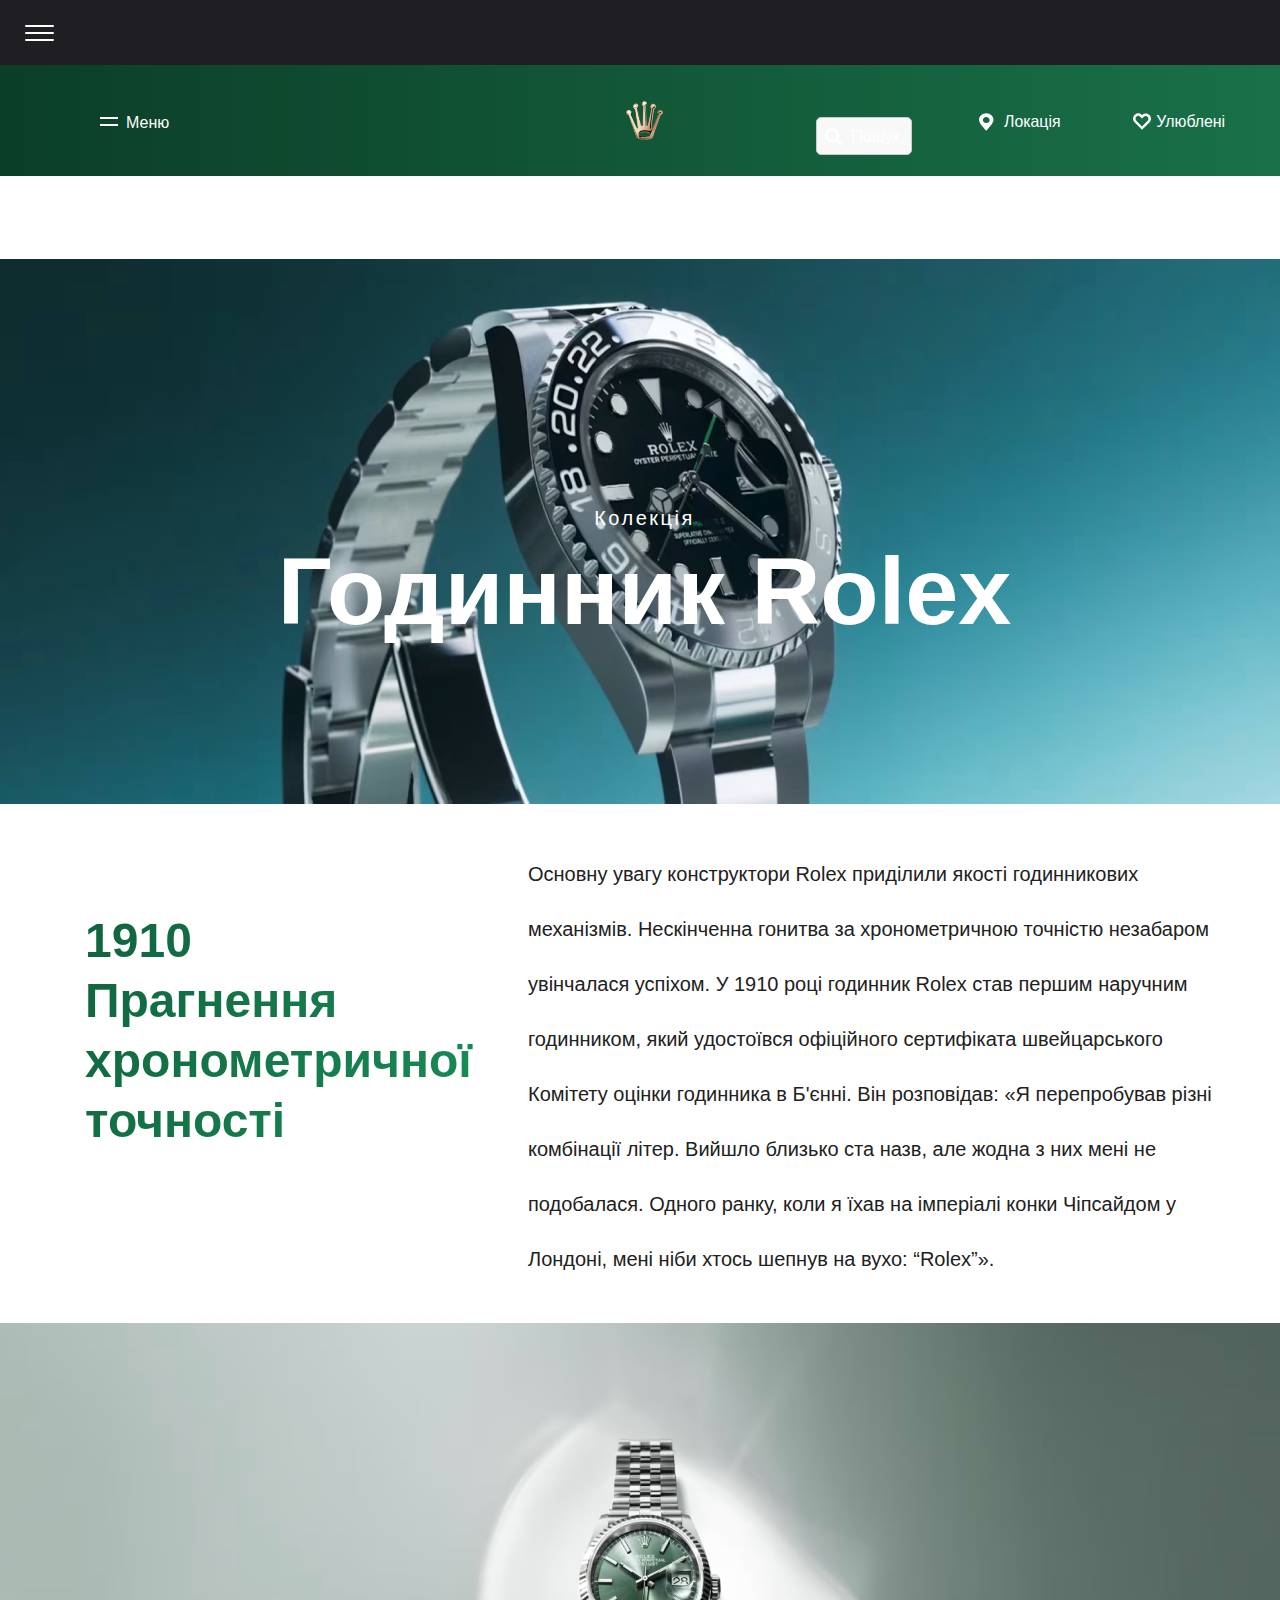
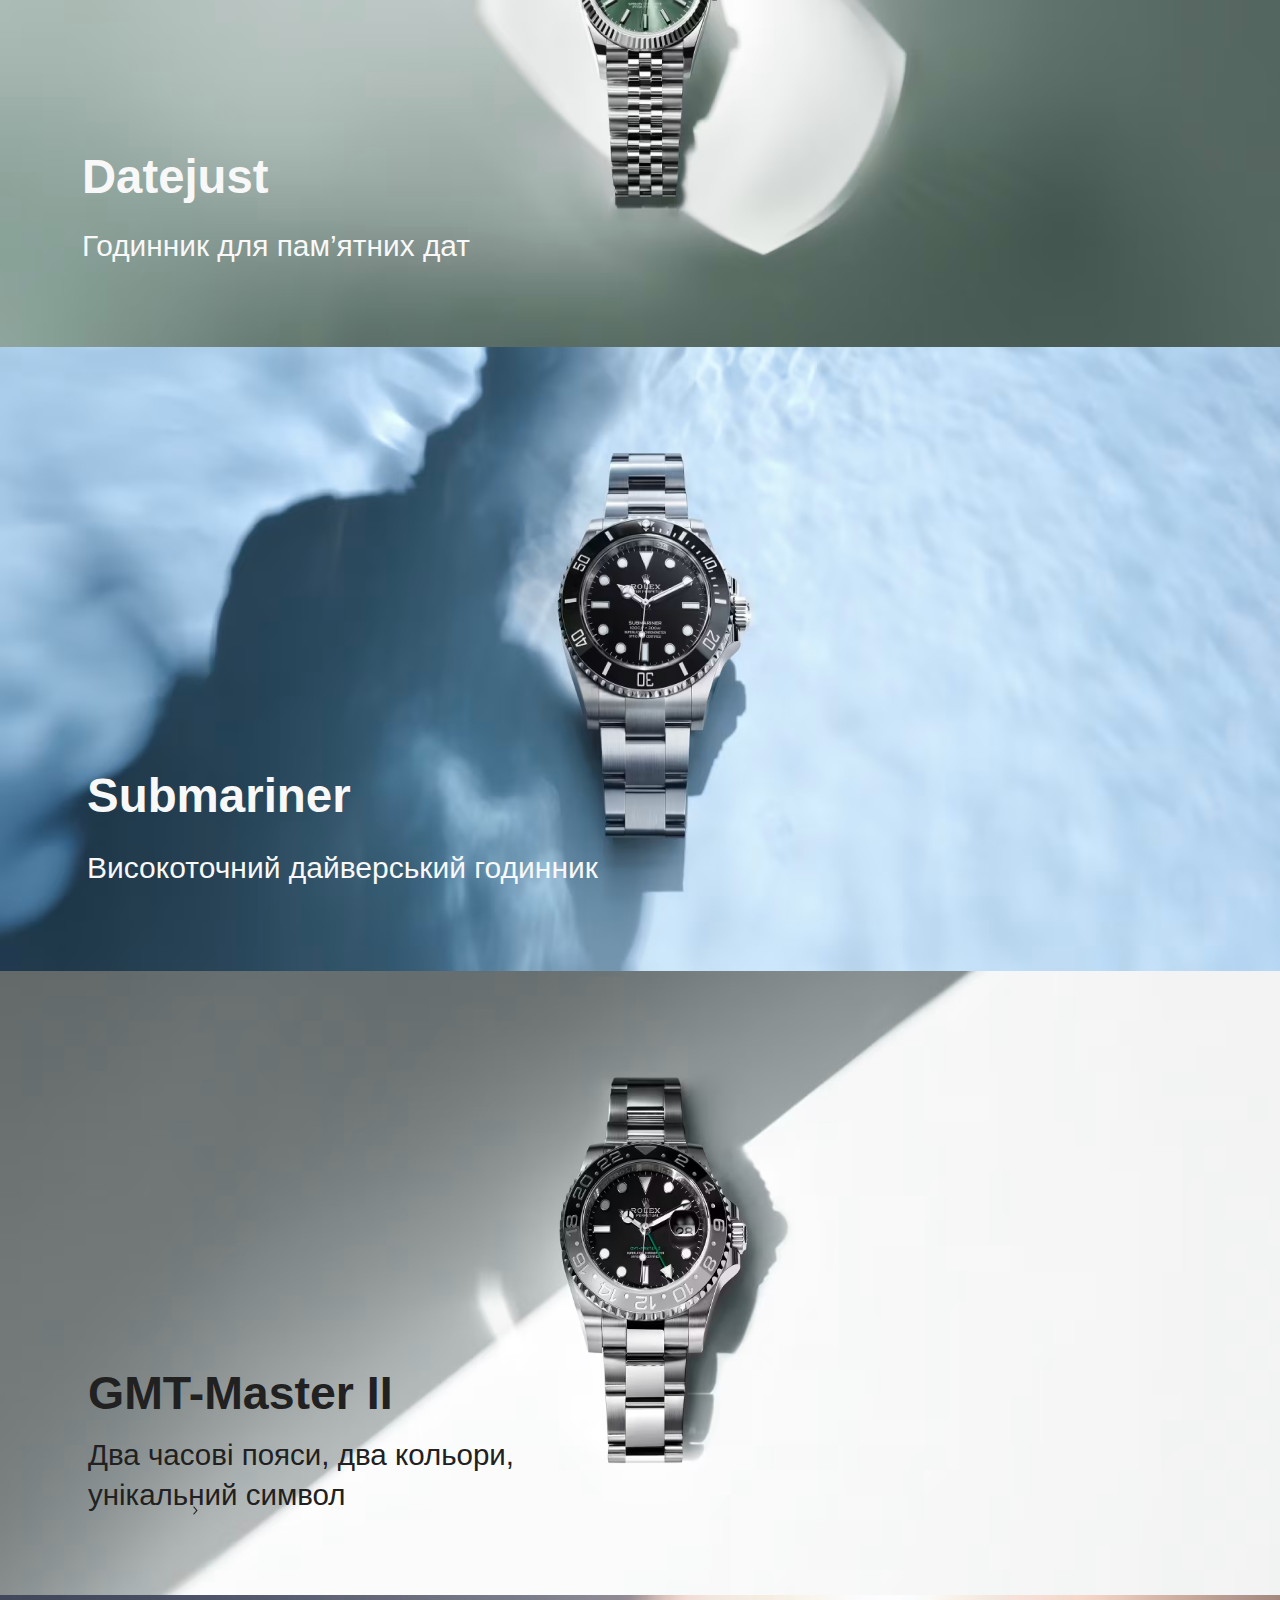
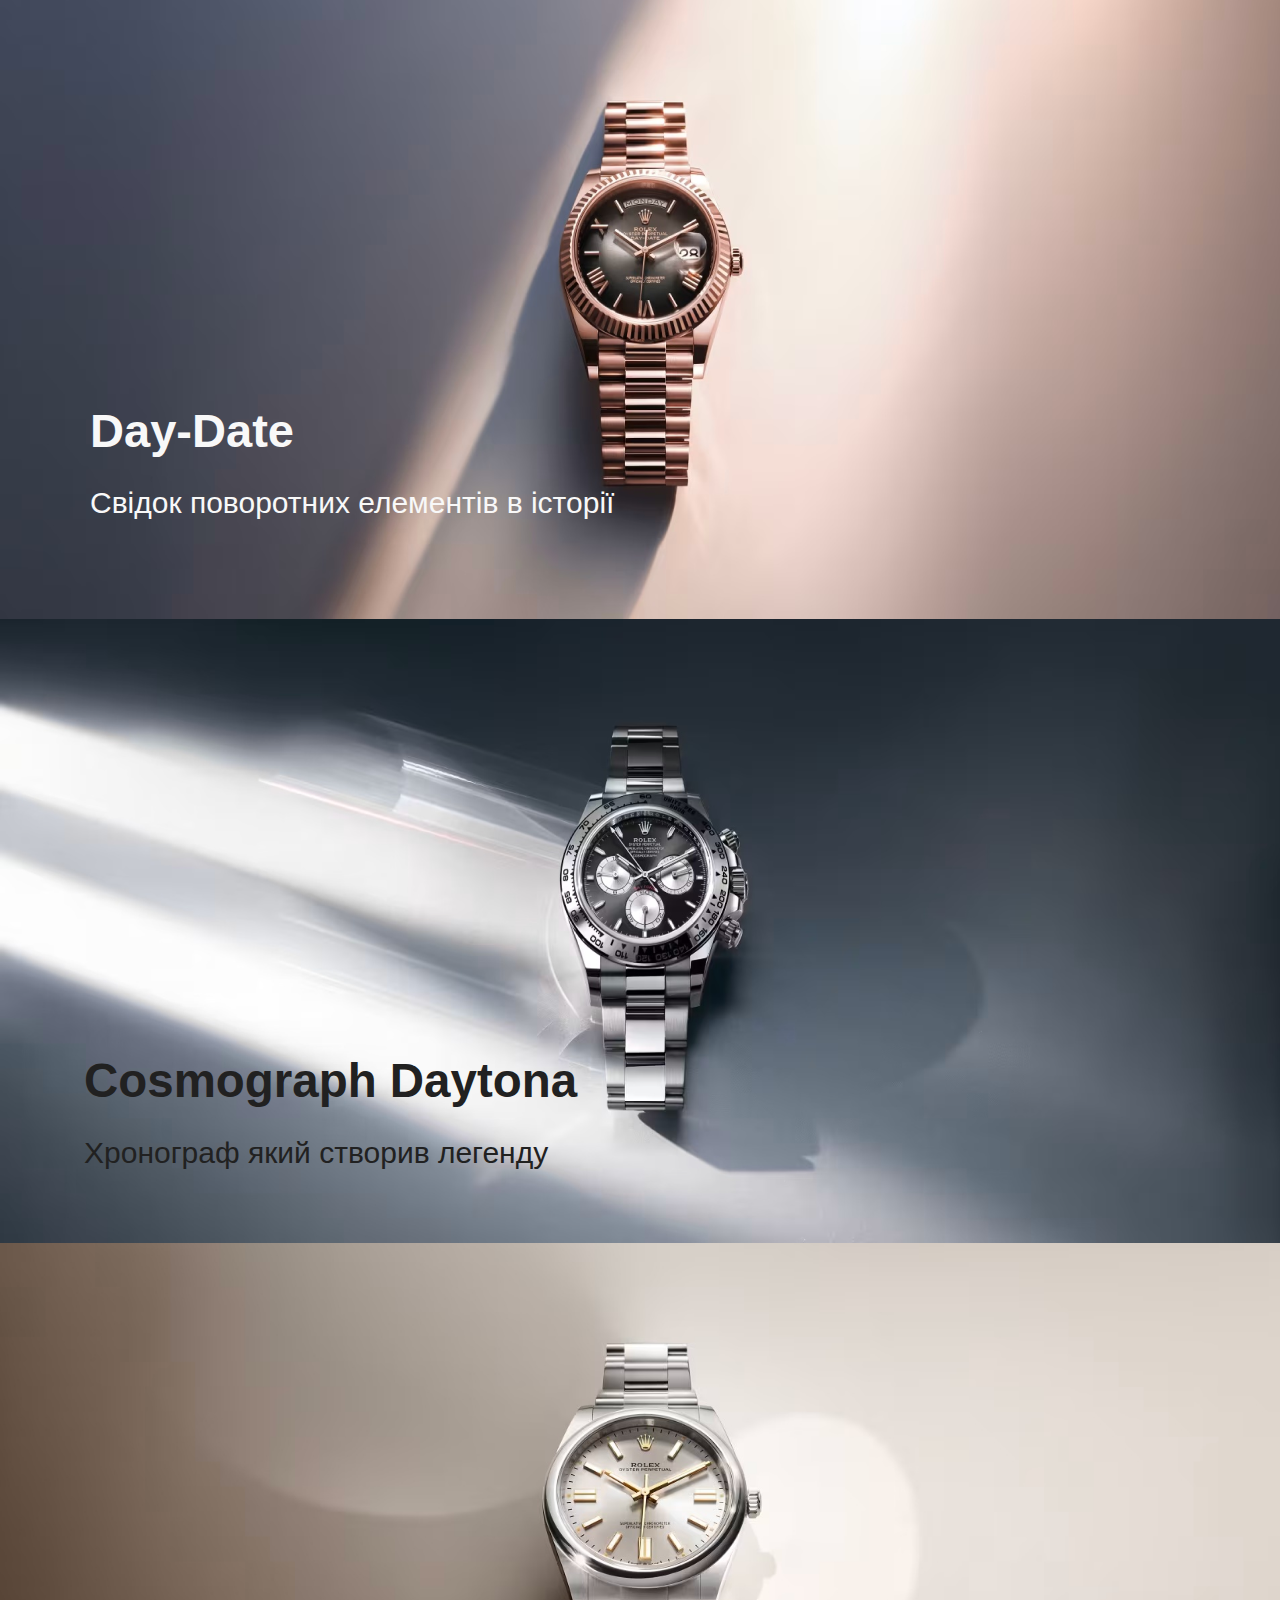
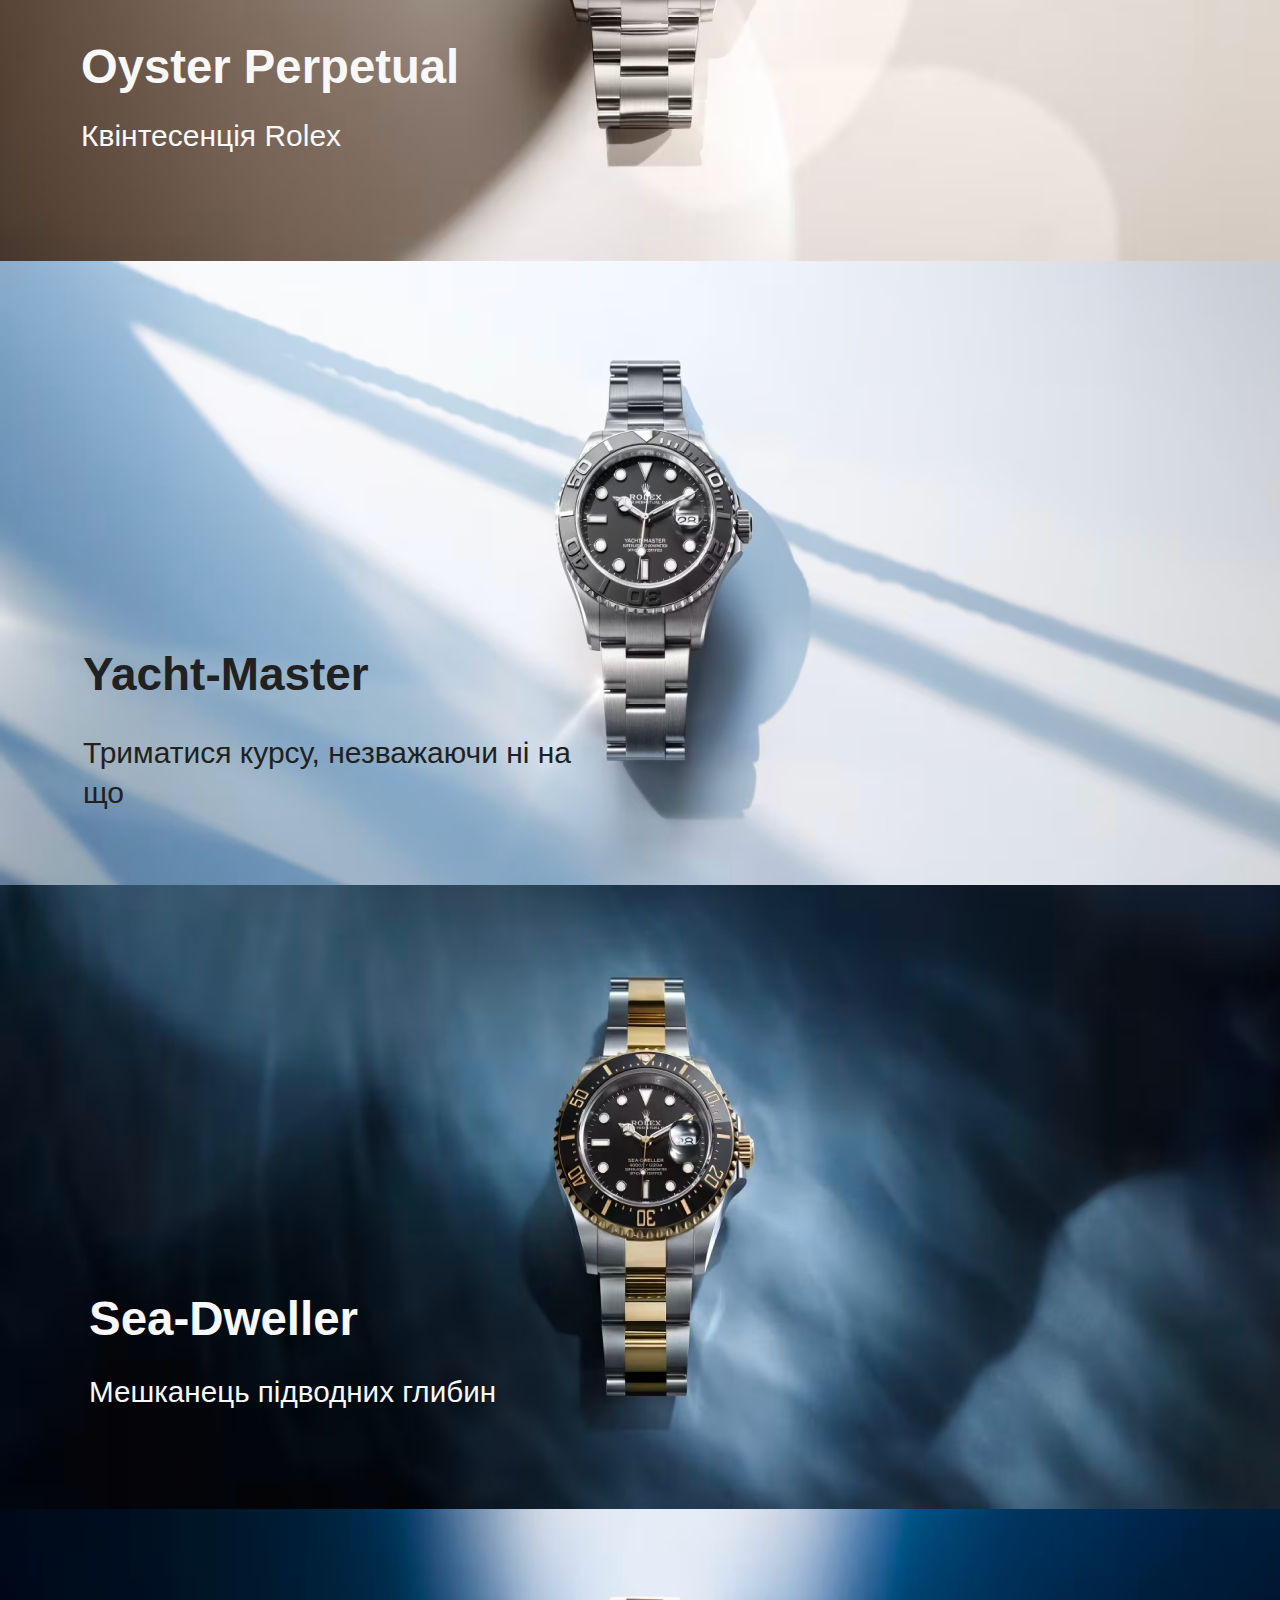
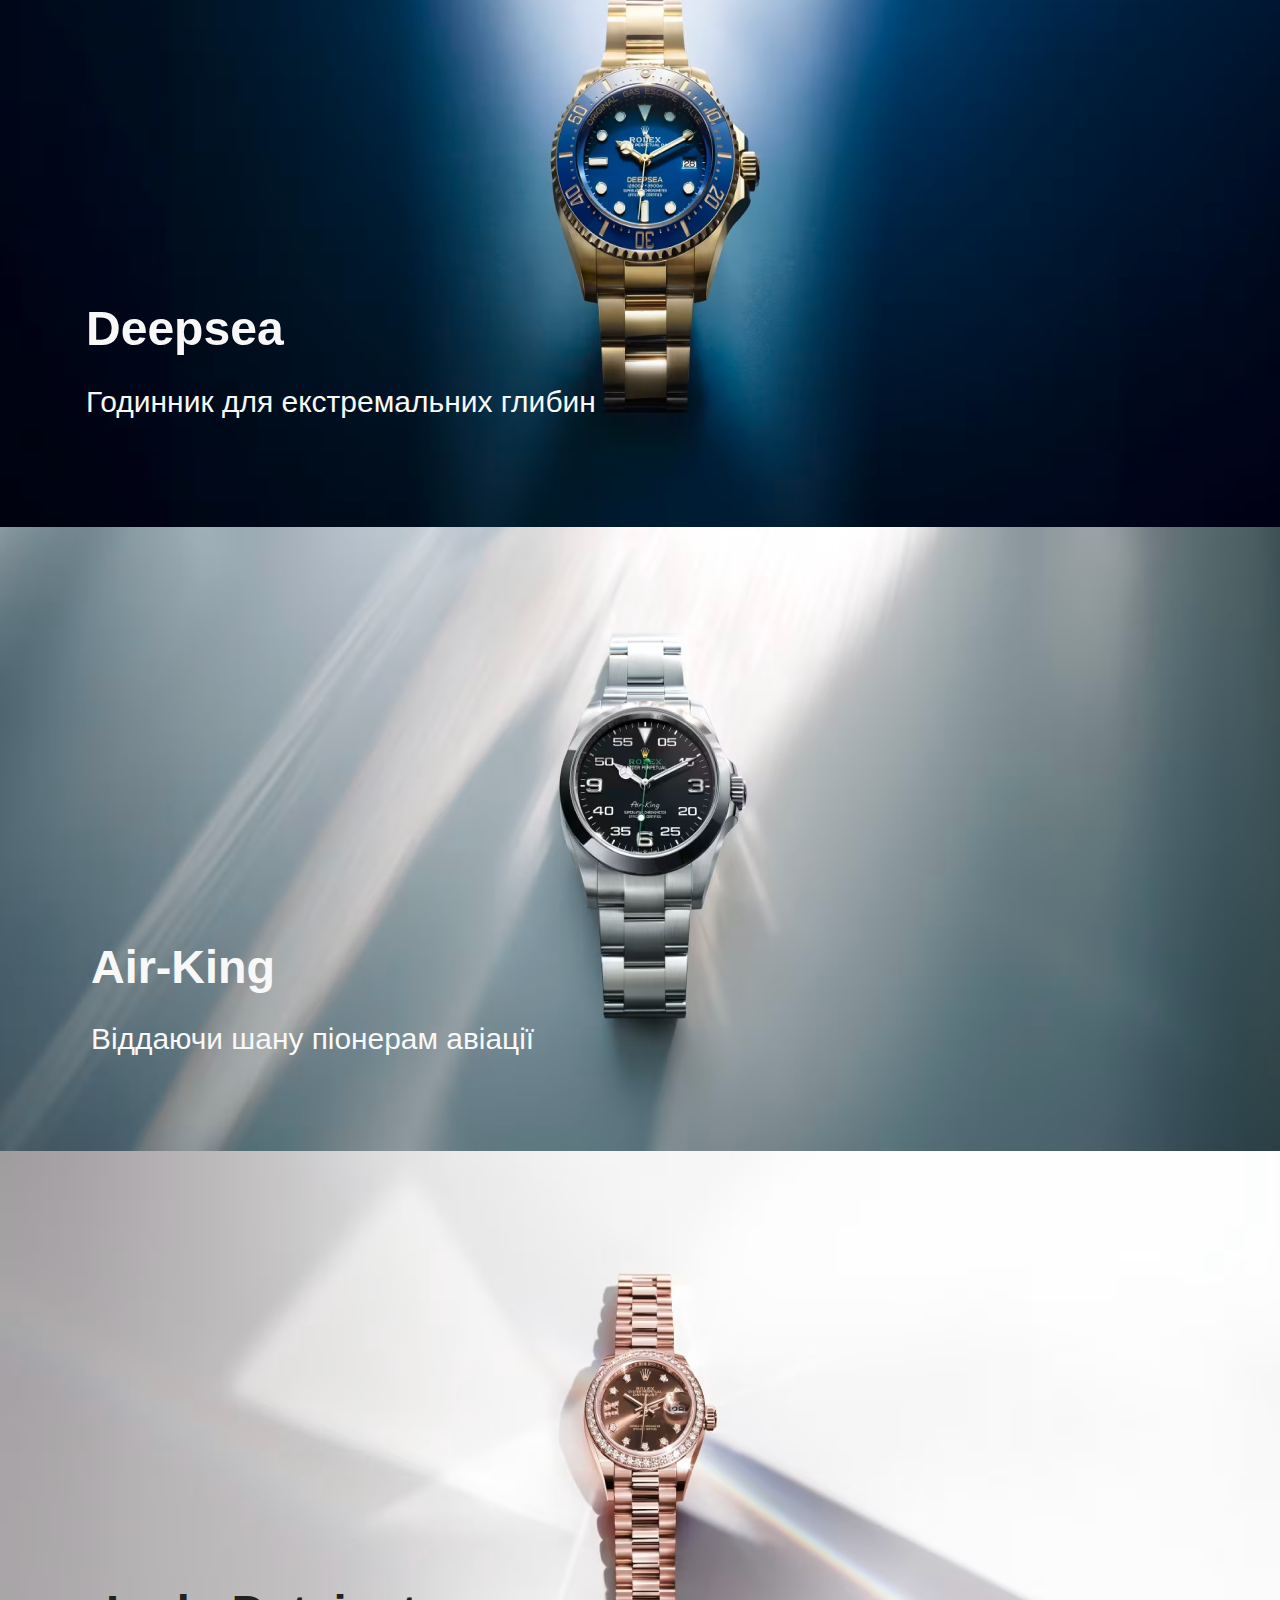
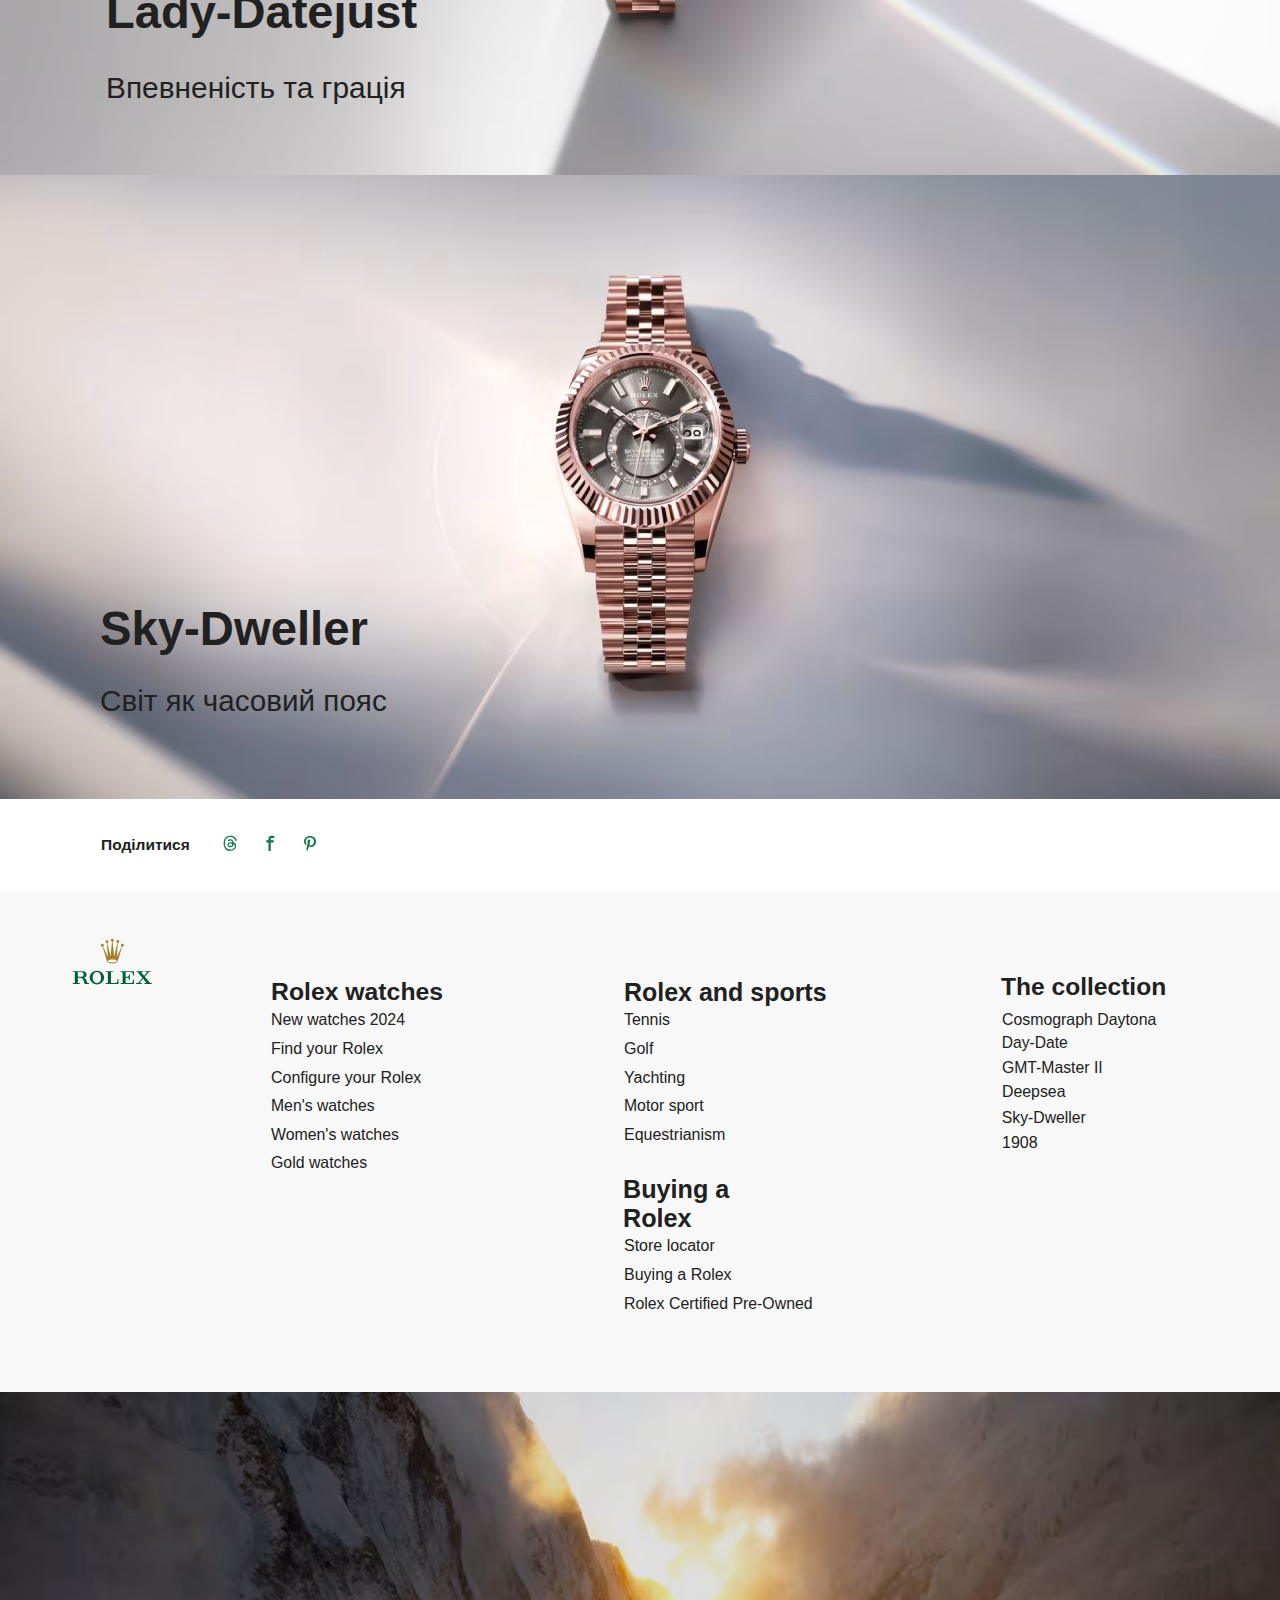
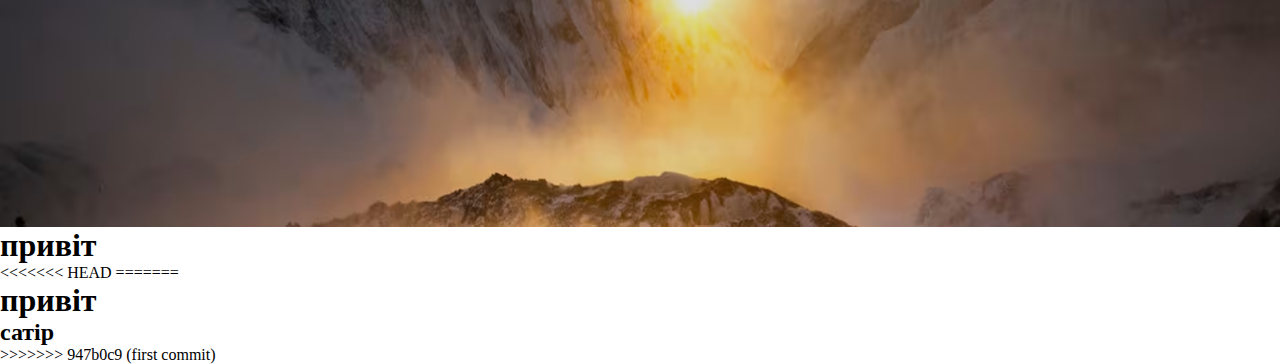
==== index.html @ 7dc9b36c "change file" ====
<!DOCTYPE html>
<html lang="en">
<head>
  <meta charset="UTF-8">
  <meta http-equiv="X-UA-Compatible" content="IE=edge">
  <meta name="viewport" content="width=device-width, initial-scale=1.0">
  <link rel="stylesheet" href="./vars.css">
  <link rel="stylesheet" href="./styles.css">
  <script src="script.js"></script>
  
  
  <style>
   a,
   button,
   input,
   select,
   h1,
   h2,
   h3,
   h4,
   h5,
   * {
       box-sizing: border-box;
       margin: 0;
       padding: 0;
       border: none;
       text-decoration: none;
       background: none;
   
       -webkit-font-smoothing: antialiased;
   }
   
   menu, ol, ul {
       list-style-type: none;
       margin: 0;
       padding: 0;
   }
   </style>
  <title>Document</title>
</head>
<body>
  <nav role="navigation">
    <div id="menuToggle">
      <input type="checkbox" />
        <span></span>
        <span></span>
        <span></span>
    <ul id="menu">
      <li><a href="#">Home</a></li>
      <li><a href="#">About</a></li>
      <li><a href="#">Info</a></li>
      <li><a href="#">Contact</a></li>
    </ul>
   </div>
  </nav>
  <div class="mac-book-air-1">
    <div class="background">
      <div class="list-item-button">
        <div class="div2">Меню</div>
        <img class="svg" src="img/svg0.svg" />
      </div>
      <div class="figure-link-go-to-home-page">
        <div class="svg2">
          <img class="vector2" src="img/vector1.svg" />
          <img class="vector3" src="img/vector2.svg" />
          <img class="vector4" src="img/vector3.svg" />
          <img class="vector5" src="img/vector4.svg" />
          <img class="vector6" src="img/vector5.svg" />
          <img class="vector7" src="img/vector6.svg" />
          <img class="vector8" src="img/vector7.svg" />
          <img class="vector9" src="img/vector8.svg" />
          <img class="vector10" src="img/vector9.svg" />
          <img class="group2" src="img/group1.svg" />
          <img class="vector11" src="img/vector10.svg" />
          <img class="vector12" src="img/vector11.svg" />
          <img class="vector13" src="img/vector12.svg" />
        </div>
      </div>
      <div class="search-container">
        <div class="item-button" onclick="toggleSearchInput()">
            <img class="svg3" src="img/svg2.svg" />
            <div class="div3">Пошук</div>
        </div>
        <input type="text" class="search-input" placeholder="Введіть запит..." />
    </div>
    
      <div class="item-link20">
        <div class="div4">Локація</div>
        <img class="vector14" src="img/vector13.svg" />
      </div>
      <div class="item-link21">
        <div class="div5">Улюблені</div>
        <img class="img4" src="img/img3.svg" />
      </div>
    </div>
    <img
      class="figure-picture-rolex-com-footer-rolex-org-push-cc-69-1587746"
      src="img/figure-picture-rolex-com-footer-rolex-org-push-cc-69-15877460.png"
    />
    <div class="futer-2">
      <div class="section-svg">
        <img class="vector" src="img/vector0.svg" />
        <img class="group" src="img/group0.svg" />
      </div>
      <div class="nav-list">
        <div class="item">
          <div class="link">
            <div class="rolex-watches">Rolex watches</div>
          </div>
          <div class="list">
            <div class="item-link">
              <div class="new-watches-2024">New watches 2024</div>
            </div>
            <div class="item-link2">
              <div class="find-your-rolex">Find your Rolex</div>
            </div>
            <div class="item-link3">
              <div class="configure-your-rolex">Configure your Rolex</div>
            </div>
            <div class="item-link4">
              <div class="men-s-watches">Men&#039;s watches</div>
            </div>
            <div class="item-link5">
              <div class="women-s-watches">Women&#039;s watches</div>
            </div>
            <div class="item-link6">
              <div class="gold-watches">Gold watches</div>
            </div>
          </div>
        </div>
        <div class="item2">
          <div class="link2">
            <div class="the-collection">The collection</div>
          </div>
          <div class="list2">
            <div class="item-link7">
              <div class="cosmograph-daytona">Cosmograph Daytona</div>
            </div>
            <div class="item-link8">
              <div class="day-date">Day-Date</div>
            </div>
            <div class="item-link9">
              <div class="sky-dweller">Sky-Dweller</div>
            </div>
            <div class="gmt-master-ii">GMT-Master II</div>
            <div class="item-link10"></div>
            <div class="deepsea">Deepsea</div>
            <div class="item-link11"></div>
            <div class="_1908">1908</div>
          </div>
        </div>
        <div class="item3">
          <div class="link">
            <div class="rolex-and-sports">Rolex and sports</div>
          </div>
          <div class="list3">
            <div class="item-link12">
              <div class="tennis">Tennis</div>
            </div>
            <div class="item-link13">
              <div class="golf">Golf</div>
            </div>
            <div class="item-link14">
              <div class="yachting">Yachting</div>
            </div>
            <div class="item-link15">
              <div class="motor-sport">Motor sport</div>
            </div>
            <div class="item-link16">
              <div class="equestrianism">Equestrianism</div>
            </div>
          </div>
        </div>
        <div class="item4">
          <div class="list4">
            <div class="item-link17">
              <div class="store-locator">Store locator</div>
            </div>
            <div class="item-link18">
              <div class="buying-a-rolex">Buying a Rolex</div>
            </div>
            <div class="item-link19">
              <div class="rolex-certified-pre-owned">
                Rolex Certified Pre-Owned
              </div>
            </div>
          </div>
        </div>
        <div class="link3">
          <div class="buying-a-rolex2">Buying a Rolex</div>
        </div>
      </div>
    </div>
    <div class="futer-1">
      <div class="div">Поділитися</div>
      <div class="list5">
        <div class="item-link-share-this-page-via-threads-open-in-popin">
          <img class="img" src="img/img0.svg" />
        </div>
        <div class="item-link-share-this-page-via-facebook-open-in-popin">
          <img class="img2" src="img/img1.svg" />
        </div>
        <div class="item-link-share-this-page-via-pinterest-open-in-popin"></div>
        <img class="img3" src="img/img2.svg" />
      </div>
    </div>
    
      
    <div class="section">
      <div class="heading-2-explore-the-rolex-collection">
        1910
        <br />
        Прагнення хронометричної точності
      </div>
      <div class="text"></div>
      <div class="rolex-1910-rolex-rolex">
        Основну увагу конструктори Rolex приділили якості годинникових механізмів.
        Нескінченна гонитва за хронометричною точністю незабаром увінчалася
        успіхом. У 1910 році годинник Rolex став першим наручним годинником, який
        удостоївся офіційного сертифіката швейцарського Комітету оцінки годинника
        в Б&#039;єнні. Він розповідав: «Я перепробував різні комбінації літер.
        Вийшло близько ста назв, але жодна з них мені не подобалася. Одного ранку,
        коли я їхав на імперіалі конки Чіпсайдом у Лондоні, мені ніби хтось шепнув
        на вухо: “Rolex”».
      </div>
    </div>
    <div class="item-12">
      <img
        class="figure-picture-collection-rolex-watches-sky-dweller-m-336935-0008-10152-rsa-cap-everose-42-carrousel-24-19-02-2024"
        src="img/figure-picture-collection-rolex-watches-sky-dweller-m-336935-0008-10152-rsa-cap-everose-42-carrousel-24-19-02-20240.png"
      />
      <div class="heading-2-sky-dweller">Sky-Dweller</div>
      <div class="div6">Світ як часовий пояс</div>
      <div class="link-discover-sky-dweller">
        <div class="img5"></div>
        <img class="vector15" src="img/vector14.svg" />
      </div>
    </div>
    <div class="item-11">
      <img
        class="figure-picture-collection-rolex-watches-lady-datejust-m-279135-rbr-0001-10160-rsa-ladydatejust-28-m-279135-rbr-0001-carrousel-24"
        src="img/figure-picture-collection-rolex-watches-lady-datejust-m-279135-rbr-0001-10160-rsa-ladydatejust-28-m-279135-rbr-0001-carrousel-240.png"
      />
      <div class="heading-2-lady-datejust">Lady-Datejust</div>
      <div class="div7">Впевненість та грація</div>
      <div class="link-discover-lady-datejust">
        <div class="img5"></div>
        <img class="vector16" src="img/vector15.svg" />
      </div>
    </div>
    <div class="item-10">
      <img
        class="figure-picture-collection-rolex-watches-air-king-m-126900-0001-10155-rsa-airking-40-m-126900-0001-carrousel-24"
        src="img/figure-picture-collection-rolex-watches-air-king-m-126900-0001-10155-rsa-airking-40-m-126900-0001-carrousel-240.png"
      />
      <div class="heading-2-air-king">Air-King</div>
      <div class="div8">Віддаючи шану піонерам авіації</div>
      <div class="link-discover-air-king">
        <div class="img5"></div>
        <img class="vector17" src="img/vector16.svg" />
      </div>
    </div>
    <div class="item-9">
      <img
        class="figure-picture-collection-rolex-watches-deepsea-m-136668-lb-0001-10153-rsa-caraibes-44-carrousel-24-ab"
        src="img/figure-picture-collection-rolex-watches-deepsea-m-136668-lb-0001-10153-rsa-caraibes-44-carrousel-24-ab0.png"
      />
      <div class="heading-2-deepsea">Deepsea</div>
      <div class="div9">Годинник для екстремальних глибин</div>
      <div class="link-discover-more">
        <img class="img6" src="img/img7.svg" />
      </div>
    </div>
    <div class="item-8">
      <img
        class="figure-picture-collection-rolex-watches-sea-dweller-10158-rsa-seadweller-43-m-126603-0001-carrousel-24"
        src="img/figure-picture-collection-rolex-watches-sea-dweller-10158-rsa-seadweller-43-m-126603-0001-carrousel-240.png"
      />
      <div class="heading-2-sea-dweller">Sea-Dweller</div>
      <div class="div10">Мешканець підводних глибин</div>
      <div class="link-discover-sea-dweller">
        <img class="img7" src="img/img8.svg" />
      </div>
    </div>
    <div class="item-7">
      <img
        class="figure-picture-collection-rolex-watches-yacht-master-m-226627-0001-10154-rsa-yachtmaster-42-m-226627-0001-carrousel-24"
        src="img/figure-picture-collection-rolex-watches-yacht-master-m-226627-0001-10154-rsa-yachtmaster-42-m-226627-0001-carrousel-240.png"
      />
      <div class="heading-2-yacht-master">Yacht-Master</div>
      <div class="div11">Триматися курсу, незважаючи ні на що</div>
      <div class="link-discover-yacht-master">
        <img class="img8" src="img/img9.svg" />
      </div>
    </div>
    <div class="item-6">
      <div
        class="figure-picture-collection-rolex-watches-oyster-perpetual-m-124300-0001-10159-rsa-oysterperpetual-41-m-124300-0001-carrousel-24"
        style="
          background: url(img/figure-picture-collection-rolex-watches-oyster-perpetual-m-124300-0001-10159-rsa-oysterperpetual-41-m-124300-0001-carrousel-240.png)
            center;
          background-size: cover;
          background-repeat: no-repeat;
        "
      >
        <div class="rolex">Квінтесенція Rolex</div>
      </div>
      <div class="heading-2-oyster-perpetual">Oyster Perpetual</div>
    </div>
    <div class="item-5">
      <img
        class="figure-picture-collection-rolex-watches-cosmograph-daytona-m-126509-0001-10168-rsa-daytona-40-m-126509-0001-carrousel-24"
        src="img/figure-picture-collection-rolex-watches-cosmograph-daytona-m-126509-0001-10168-rsa-daytona-40-m-126509-0001-carrousel-240.png"
      />
      <div class="heading-2-cosmograph-daytona">Cosmograph Daytona</div>
      <div class="div12">Хронограф який створив легенду</div>
      <div class="link-discover-cosmograph-daytona">
        <div class="img5"></div>
        <img class="vector18" src="img/vector17.svg" />
      </div>
    </div>
    <div class="item-4">
      <img
        class="figure-picture-collection-rolex-watches-day-date-m-228235-0055-10150-rsa-cad-24-everose-carrousel-24"
        src="img/figure-picture-collection-rolex-watches-day-date-m-228235-0055-10150-rsa-cad-24-everose-carrousel-240.png"
      />
      <div class="heading-2-day-date">Day-Date</div>
      <div class="div13">Свідок поворотних елементів в історії</div>
      <div class="link-discover-day-date">
        <img class="img9" src="img/img11.svg" />
      </div>
    </div>
    <div class="item-3">
      <img
        class="figure-picture-collection-rolex-watches-gmt-master-ii-m-126710-grnr-0004-10149-rsa-topolino-oyster-carrousel-24"
        src="img/figure-picture-collection-rolex-watches-gmt-master-ii-m-126710-grnr-0004-10149-rsa-topolino-oyster-carrousel-240.svg"
      />
      <div class="heading-2-gmt-master-ii">GMT-Master II</div>
      <div class="div14">Два часові пояси, два кольори, унікальний символ</div>
      <div class="link-discover-gmt-master-ii">
        <div class="img10"></div>
      </div>
    </div>
    <div class="item-2">
      <img
        class="figure-picture-collection-rolex-watches-submariner-m-124060-0001-10156-rsa-submariner-41-m-124060-0001-carrousel-24"
        src="img/figure-picture-collection-rolex-watches-submariner-m-124060-0001-10156-rsa-submariner-41-m-124060-0001-carrousel-240.png"
      />
      <div class="heading-2-submariner">Submariner</div>
      <div class="div15">Високоточний дайверський годинник</div>
      <div class="link-discover-submariner">
        <div class="img5"></div>
        <img class="vector19" src="img/vector18.svg" />
      </div>
    </div>
    <div class="item-1">
      <img
        class="figure-picture-collection-rolex-watches-datejust-m-126234-0051-10161-rsa-datejust-31-m-278274-0018-carrousel-24"
        src="img/figure-picture-collection-rolex-watches-datejust-m-126234-0051-10161-rsa-datejust-31-m-278274-0018-carrousel-240.png"
      />
      <div class="heading-2-datejust">Datejust</div>
      <div class="div16">Годинник для пам’ятних дат</div>
    </div>
    <div class="header">
      <img
        class="picture-rolex-watches-collection-hub-cover-autoplay-posterframe"
        src="img/picture-rolex-watches-collection-hub-cover-autoplay-posterframe0.png"
      />
      <div class="watches">
        <div class="div17">Колекція</div>
        <div id="message-container" style="display: none; background-color: #f8d7da; color: #721c24; padding: 10px; margin-bottom: 10px; border: 1px solid #f5c6cb; border-radius: 5px;"></div>
      </div>
      <div class="heading-1-rolex-watches">Годинник Rolex</div>
    </div>
  </div> 
  <h1>привіт</h1>
  
</body>
<<<<<<< HEAD
=======
<footer>
  <h1>привіт</h1>
  <h2>сатір</h2>
</footer>
>>>>>>> 947b0c9 (first commit)
</html>
---- styles.css ----
.mac-book-air-1,
.mac-book-air-1 * {
  box-sizing: border-box;
}
.mac-book-air-1 {
  background: #ffffff;
  height: 9762px;
  position: relative;
  overflow: hidden;
}
.search-container {
  position: relative; /* Для коректного позиціонування поля введення */
  display: inline-block;
}

.search-input {
  position: absolute;
  top: 100%; /* Поле з’явиться прямо під кнопкою */
  left: 0;
  width: 180px;
  padding: 5px;
  border: 1px solid #ccc;
  border-radius: 4px;
  display: none; /* Початково приховане */
  background: white;
}

.item-button {
  cursor: pointer;
  display: flex;
  align-items: center;
  gap: 5px;
  padding: 8px 12px;
  border: 1px solid #ccc;
  border-radius: 5px;
  background-color: #f8f8f8;
}

.item-button:hover {
  background-color: #e0e0e0;
}

.figure-picture-rolex-com-footer-rolex-org-push-cc-69-1587746 {
  position: absolute;
  right: 0px;
  left: 0px;
  bottom: 0px;
  top: 9327px;
  overflow: hidden;
  object-fit: cover;
}
.futer-2 {
  background: #f8f8f8;
  height: 501px;
  position: absolute;
  right: 0px;
  left: 0px;
  top: 8826px;
}
.section-svg {
  width: 87.28px;
  height: 50px;
  position: absolute;
  left: 68px;
  top: 46px;
}
.vector {
  width: 27.39%;
  height: 52.03%;
  position: absolute;
  right: 36.02%;
  left: 36.59%;
  bottom: 46.78%;
  top: 1.19%;
  overflow: visible;
}
.group {
  width: 98.54%;
  height: 31.18%;
  position: absolute;
  right: 0.58%;
  left: 0.87%;
  bottom: 3.22%;
  top: 65.59%;
  overflow: visible;
}
.nav-list {
  height: 384px;
  position: absolute;
  right: 56px;
  left: 271px;
  top: 87px;
}
.item {
  height: 200px;
  position: absolute;
  right: 770px;
  left: 0px;
  top: 0px;
}
.link {
  height: 28.63px;
  position: absolute;
  right: 7.8px;
  left: 0px;
  top: 0px;
}
.rolex-watches {
  color: #212121;
  text-align: left;
  font-family: "Inter-Bold", sans-serif;
  font-size: 24.78125px;
  line-height: 28.64px;
  font-weight: 700;
  position: absolute;
  left: 0px;
  top: -5px;
  width: 176.87px;
  height: 38px;
  display: flex;
  align-items: center;
  justify-content: flex-start;
}
.list {
  height: 171.75px;
  position: absolute;
  right: 7.8px;
  left: 0px;
  top: 28.62px;
}
.item-link {
  width: 145.39px;
  height: 28.63px;
  position: absolute;
  left: 0px;
  top: 0px;
}
.new-watches-2024 {
  color: #212121;
  text-align: left;
  font-family: "Inter-Regular", sans-serif;
  font-size: 15.875px;
  line-height: 28.64px;
  font-weight: 400;
  position: absolute;
  left: 0px;
  top: 2px;
  width: 145.59px;
  height: 24px;
  display: flex;
  align-items: center;
  justify-content: flex-start;
}
.item-link2 {
  width: 117.05px;
  height: 28.63px;
  position: absolute;
  left: 0px;
  top: 28.63px;
}
.find-your-rolex {
  color: #212121;
  text-align: left;
  font-family: "Inter-Regular", sans-serif;
  font-size: 16px;
  line-height: 28.64px;
  font-weight: 400;
  position: absolute;
  left: 0px;
  top: 2px;
  width: 117.25px;
  height: 24px;
  display: flex;
  align-items: center;
  justify-content: flex-start;
}
.item-link3 {
  width: 159.39px;
  height: 28.63px;
  position: absolute;
  left: 0px;
  top: 57.25px;
}
.configure-your-rolex {
  color: #212121;
  text-align: left;
  font-family: "Inter-Regular", sans-serif;
  font-size: 16px;
  line-height: 28.64px;
  font-weight: 400;
  position: absolute;
  left: 0px;
  top: 2px;
  width: 159.59px;
  height: 24px;
  display: flex;
  align-items: center;
  justify-content: flex-start;
}
.item-link4 {
  width: 111.73px;
  height: 28.63px;
  position: absolute;
  left: 0px;
  top: 85.88px;
}
.men-s-watches {
  color: #212121;
  text-align: left;
  font-family: "Inter-Regular", sans-serif;
  font-size: 15.75px;
  line-height: 28.64px;
  font-weight: 400;
  position: absolute;
  left: 0px;
  top: 2px;
  width: 111.93px;
  height: 24px;
  display: flex;
  align-items: center;
  justify-content: flex-start;
}
.item-link5 {
  width: 135.78px;
  height: 28.63px;
  position: absolute;
  left: 0px;
  top: 114.5px;
}
.women-s-watches {
  color: #212121;
  text-align: left;
  font-family: "Inter-Regular", sans-serif;
  font-size: 15.875px;
  line-height: 28.64px;
  font-weight: 400;
  position: absolute;
  left: 0px;
  top: 2px;
  width: 135.98px;
  height: 24px;
  display: flex;
  align-items: center;
  justify-content: flex-start;
}
.item-link6 {
  width: 103.14px;
  height: 28.63px;
  position: absolute;
  left: 0px;
  top: 143.13px;
}
.gold-watches {
  color: #212121;
  text-align: left;
  font-family: "Inter-Regular", sans-serif;
  font-size: 15.875px;
  line-height: 28.64px;
  font-weight: 400;
  position: absolute;
  left: 0px;
  top: 2px;
  width: 103.34px;
  height: 24px;
  display: flex;
  align-items: center;
  justify-content: flex-start;
}
.item2 {
  height: 198px;
  position: absolute;
  right: 41px;
  left: 730px;
  top: -5px;
}
.link2 {
  height: 29px;
  position: absolute;
  right: -20px;
  left: 0px;
  top: 0px;
}
.the-collection {
  color: #212121;
  text-align: left;
  font-family: "Inter-Bold", sans-serif;
  font-size: 24.578125px;
  line-height: 28.64px;
  font-weight: 700;
  position: absolute;
  left: 0px;
  top: -5px;
  width: 171.42px;
  height: 38px;
  display: flex;
  align-items: center;
  justify-content: flex-start;
}
.list2 {
  height: 171px;
  position: absolute;
  right: 8px;
  left: 0px;
  top: 33px;
}
.item-link7 {
  width: 163.63px;
  height: 28.63px;
  position: absolute;
  left: 1px;
  top: 0.38px;
}
.cosmograph-daytona {
  color: #212121;
  text-align: left;
  font-family: "Inter-Regular", sans-serif;
  font-size: 15.875px;
  line-height: 28.64px;
  font-weight: 400;
  position: absolute;
  left: 0px;
  top: 2px;
  width: 163.83px;
  height: 24px;
  display: flex;
  align-items: center;
  justify-content: flex-start;
}
.item-link8 {
  width: 70.5px;
  height: 28.63px;
  position: absolute;
  left: 1px;
  top: 29px;
}
.day-date {
  color: #212121;
  text-align: left;
  font-family: "Inter-Regular", sans-serif;
  font-size: 15.625px;
  line-height: 28.64px;
  font-weight: 400;
  position: absolute;
  left: -0.2px;
  top: -3.48px;
  width: 70.7px;
  height: 24px;
  display: flex;
  align-items: center;
  justify-content: flex-start;
}
.item-link9 {
  width: 106px;
  height: 39px;
  position: absolute;
  left: -7px;
  top: 86px;
}
.sky-dweller {
  color: #212121;
  text-align: left;
  font-family: "Inter-Regular", sans-serif;
  font-size: 15.75px;
  line-height: 28.64px;
  font-weight: 400;
  position: absolute;
  left: 7.8px;
  top: 14.77px;
  width: 90.53px;
  height: 24px;
  display: flex;
  align-items: center;
  justify-content: flex-start;
}
.gmt-master-ii {
  color: #212121;
  text-align: left;
  font-family: "Inter-Regular", sans-serif;
  font-size: 15.75px;
  line-height: 28.64px;
  font-weight: 400;
  position: absolute;
  left: 1px;
  top: 50px;
  width: 106.47px;
  height: 24px;
  display: flex;
  align-items: center;
  justify-content: flex-start;
}
.item-link10 {
  width: 66.03px;
  height: 28.63px;
  position: absolute;
  left: 0px;
  top: 257.63px;
}
.deepsea {
  color: #212121;
  text-align: left;
  font-family: "Inter-Regular", sans-serif;
  font-size: 15.875px;
  line-height: 28.64px;
  font-weight: 400;
  position: absolute;
  left: 1px;
  top: 74px;
  width: 66.23px;
  height: 24px;
  display: flex;
  align-items: center;
  justify-content: flex-start;
}
.item-link11 {
  width: 37.91px;
  height: 28.63px;
  position: absolute;
  left: -12px;
  top: 142.38px;
}
._1908 {
  color: #212121;
  text-align: left;
  font-family: "Inter-Regular", sans-serif;
  font-size: 16px;
  line-height: 28.64px;
  font-weight: 400;
  position: absolute;
  left: 1px;
  top: 125px;
  width: 38.11px;
  height: 24px;
  display: flex;
  align-items: center;
  justify-content: flex-start;
}
.item3 {
  height: 172px;
  position: absolute;
  right: 393px;
  left: 353px;
  top: 0px;
}
.rolex-and-sports {
  color: #212121;
  text-align: left;
  font-family: "Inter-Bold", sans-serif;
  font-size: 24.984375px;
  line-height: 28.64px;
  font-weight: 700;
  position: absolute;
  left: 0px;
  top: -5px;
  width: 204.98px;
  height: 38px;
  display: flex;
  align-items: center;
  justify-content: flex-start;
}
.list3 {
  height: 143.13px;
  position: absolute;
  right: 7.8px;
  left: 0px;
  top: 28.62px;
}
.item-link12 {
  width: 48.7px;
  height: 28.63px;
  position: absolute;
  left: 0px;
  top: 0px;
}
.tennis {
  color: #212121;
  text-align: left;
  font-family: "Inter-Regular", sans-serif;
  font-size: 15.875px;
  line-height: 28.64px;
  font-weight: 400;
  position: absolute;
  left: 0px;
  top: 2px;
  width: 48.9px;
  height: 24px;
  display: flex;
  align-items: center;
  justify-content: flex-start;
}
.item-link13 {
  width: 32.23px;
  height: 28.63px;
  position: absolute;
  left: 0px;
  top: 28.63px;
}
.golf {
  color: #212121;
  text-align: left;
  font-family: "Inter-Regular", sans-serif;
  font-size: 16px;
  line-height: 28.64px;
  font-weight: 400;
  position: absolute;
  left: 0px;
  top: 2px;
  width: 32.43px;
  height: 24px;
  display: flex;
  align-items: center;
  justify-content: flex-start;
}
.item-link14 {
  width: 65.52px;
  height: 28.63px;
  position: absolute;
  left: 0px;
  top: 57.25px;
}
.yachting {
  color: #212121;
  text-align: left;
  font-family: "Inter-Regular", sans-serif;
  font-size: 16px;
  line-height: 28.64px;
  font-weight: 400;
  position: absolute;
  left: 0px;
  top: 2px;
  width: 65.72px;
  height: 24px;
  display: flex;
  align-items: center;
  justify-content: flex-start;
}
.item-link15 {
  width: 87.95px;
  height: 28.63px;
  position: absolute;
  left: 0px;
  top: 85.88px;
}
.motor-sport {
  color: #212121;
  text-align: left;
  font-family: "Inter-Regular", sans-serif;
  font-size: 15.75px;
  line-height: 28.64px;
  font-weight: 400;
  position: absolute;
  left: 0px;
  top: 2px;
  width: 88.15px;
  height: 24px;
  display: flex;
  align-items: center;
  justify-content: flex-start;
}
.item-link16 {
  width: 107.3px;
  height: 28.63px;
  position: absolute;
  left: 0px;
  top: 114.5px;
}
.equestrianism {
  color: #212121;
  text-align: left;
  font-family: "Inter-Regular", sans-serif;
  font-size: 16px;
  line-height: 28.64px;
  font-weight: 400;
  position: absolute;
  left: 0px;
  top: 2px;
  width: 107.5px;
  height: 24px;
  display: flex;
  align-items: center;
  justify-content: flex-start;
}
.item4 {
  height: 122px;
  position: absolute;
  right: 385px;
  left: 353px;
  top: 226px;
}
.list4 {
  height: 85.88px;
  position: absolute;
  right: 7.8px;
  left: 0px;
  top: 28.62px;
}
.item-link17 {
  width: 98.2px;
  height: 28.63px;
  position: absolute;
  left: 0px;
  top: 0px;
}
.store-locator {
  color: #212121;
  text-align: left;
  font-family: "Inter-Regular", sans-serif;
  font-size: 16px;
  line-height: 28.64px;
  font-weight: 400;
  position: absolute;
  left: 0px;
  top: 2px;
  width: 98.4px;
  height: 24px;
  display: flex;
  align-items: center;
  justify-content: flex-start;
}
.item-link18 {
  width: 113.3px;
  height: 28.63px;
  position: absolute;
  left: 0px;
  top: 28.63px;
}
.buying-a-rolex {
  color: #212121;
  text-align: left;
  font-family: "Inter-Regular", sans-serif;
  font-size: 16px;
  line-height: 28.64px;
  font-weight: 400;
  position: absolute;
  left: 0px;
  top: 2px;
  width: 113.5px;
  height: 24px;
  display: flex;
  align-items: center;
  justify-content: flex-start;
}
.item-link19 {
  width: 202.09px;
  height: 28.63px;
  position: absolute;
  left: 0px;
  top: 57.25px;
}
.rolex-certified-pre-owned {
  color: #212121;
  text-align: left;
  font-family: "Inter-Regular", sans-serif;
  font-size: 15.875px;
  line-height: 28.64px;
  font-weight: 400;
  position: absolute;
  left: 0px;
  top: 2px;
  width: 202.29px;
  height: 24px;
  display: flex;
  align-items: center;
  justify-content: flex-start;
}
.link3 {
  height: 29px;
  position: absolute;
  right: 430px;
  left: 352px;
  top: 212px;
}
.buying-a-rolex2 {
  color: #212121;
  text-align: left;
  font-family: "Inter-Bold", sans-serif;
  font-size: 25.1875px;
  line-height: 28.64px;
  font-weight: 700;
  position: absolute;
  left: 0px;
  top: -5px;
  width: 180.31px;
  height: 38px;
  display: flex;
  align-items: center;
  justify-content: flex-start;
}
.futer-1 {
  background: #ffffff;
  height: 92px;
  position: absolute;
  right: 0px;
  left: 0px;
  top: 8734px;
  overflow: auto;
}
.div {
  color: #212121;
  text-align: left;
  font-family: "Inter-Bold", sans-serif;
  font-size: 15.5px;
  line-height: 22px;
  font-weight: 700;
  position: absolute;
  left: 101px;
  top: 34.48px;
  width: 97px;
  height: 24px;
  display: flex;
  align-items: center;
  justify-content: flex-start;
}
.list5 {
  width: 232px;
  height: 24px;
  position: absolute;
  left: 213.75px;
  top: 34px;
}
.item-link-share-this-page-via-threads-open-in-popin {
  width: 32px;
  height: 40px;
  position: absolute;
  left: 0px;
  top: 50%;
  translate: 0 -50%;
}
.img {
  width: 16px;
  height: 16px;
  position: absolute;
  left: 8px;
  top: 10px;
  overflow: visible;
}
.item-link-share-this-page-via-facebook-open-in-popin {
  width: 32px;
  height: 40px;
  position: absolute;
  left: 40px;
  top: 50%;
  translate: 0 -50%;
}
.img2 {
  width: 16px;
  height: 16px;
  position: absolute;
  left: 8px;
  top: 10px;
  overflow: visible;
}
.item-link-share-this-page-via-pinterest-open-in-popin {
  width: 32px;
  height: 40px;
  position: absolute;
  left: 160px;
  top: 50%;
  translate: 0 -50%;
}
.img3 {
  width: 16px;
  height: 16px;
  position: absolute;
  left: 88.25px;
  top: 2px;
  overflow: visible;
}
.background {
  background: linear-gradient(
    90deg,
    rgba(11, 62, 39, 1) 0%,
    rgba(25, 113, 73, 1) 100%
  );
  width: 1289px;
  height: 111px;
  position: absolute;
  left: 0px;
  top: 0px;
}
.list-item-button {
  width: 102px;
  height: 36px;
  position: absolute;
  left: 92px;
  top: 38px;
}
.div2 {
  color: #ffffff;
  text-align: left;
  font-family: "Inter-Regular", sans-serif;
  font-size: 16px;
  line-height: 22px;
  font-weight: 400;
  position: absolute;
  left: 34px;
  top: 8px;
  width: 55px;
  height: 23px;
  display: flex;
  align-items: center;
  justify-content: flex-start;
}
.svg {
  width: 18px;
  height: 18px;
  position: absolute;
  left: 8px;
  top: 10px;
  overflow: visible;
}
.figure-link-go-to-home-page {
  width: 52.9px;
  height: 56px;
  position: absolute;
  left: 50%;
  translate: -50% -50%;
  top: 50%;
}
.svg2 {
  width: 36.9px;
  height: 40px;
  position: absolute;
  left: 50%;
  translate: -50% -50%;
  top: 50%;
}
.vector2 {
  width: 98.57%;
  height: 98.17%;
  position: absolute;
  right: 0.65%;
  left: 0.77%;
  bottom: 0.86%;
  top: 0.97%;
  overflow: visible;
}
.vector3 {
  width: 98.57%;
  height: 97.97%;
  position: absolute;
  right: 0.47%;
  left: 0.95%;
  bottom: 1.22%;
  top: 0.81%;
  overflow: visible;
}
.vector4 {
  width: 98.57%;
  height: 98.17%;
  position: absolute;
  right: 0.65%;
  left: 0.77%;
  bottom: 0.86%;
  top: 0.97%;
  overflow: visible;
}
.vector5 {
  width: 98.57%;
  height: 98.17%;
  position: absolute;
  right: 0.65%;
  left: 0.77%;
  bottom: 0.86%;
  top: 0.97%;
  overflow: visible;
}
.vector6 {
  width: 11.74%;
  height: 10.83%;
  position: absolute;
  right: 87.38%;
  left: 0.88%;
  bottom: 64.96%;
  top: 24.21%;
  overflow: visible;
}
.vector7 {
  width: 13.3%;
  height: 12.26%;
  position: absolute;
  right: 67.09%;
  left: 19.61%;
  bottom: 80.03%;
  top: 7.72%;
  overflow: visible;
}
.vector8 {
  width: 12.31%;
  height: 12.27%;
  position: absolute;
  right: 44.06%;
  left: 43.63%;
  bottom: 86.71%;
  top: 1.03%;
  overflow: visible;
}
.vector9 {
  width: 13.43%;
  height: 12.84%;
  position: absolute;
  right: 19.93%;
  left: 66.64%;
  bottom: 79.35%;
  top: 7.81%;
  overflow: visible;
}
.vector10 {
  width: 13.13%;
  height: 12.24%;
  position: absolute;
  right: 0.73%;
  left: 86.13%;
  bottom: 63.61%;
  top: 24.16%;
  overflow: visible;
}
.group2 {
  width: 88.36%;
  height: 91.72%;
  position: absolute;
  right: 1.3%;
  left: 10.34%;
  bottom: 2.6%;
  top: 5.68%;
  overflow: visible;
}
.vector11 {
  width: 66.86%;
  height: 66.4%;
  position: absolute;
  right: 31.21%;
  left: 1.93%;
  bottom: 0.53%;
  top: 33.08%;
  overflow: visible;
}
.vector12 {
  width: 27.07%;
  height: 4.31%;
  position: absolute;
  right: 31.23%;
  left: 41.7%;
  bottom: 1.81%;
  top: 93.88%;
  overflow: visible;
}
.vector13 {
  width: 32.54%;
  height: 8.39%;
  position: absolute;
  right: 34.41%;
  left: 33.05%;
  bottom: 14.93%;
  top: 76.68%;
  overflow: visible;
}
.item-button {
  width: 95.64px;
  height: 38px;
  position: absolute;
  left: 816px;
  top: 38px;
}
.svg3 {
  width: 18px;
  height: 18px;
  position: absolute;
  left: 8px;
  top: 10px;
  overflow: visible;
}
.div3 {
  color: #ffffff;
  text-align: left;
  font-family: "Inter-Regular", sans-serif;
  font-size: 16px;
  line-height: 22px;
  font-weight: 400;
  position: absolute;
  left: 34.25px;
  top: 7.01px;
  width: 53.59px;
  height: 24px;
  display: flex;
  align-items: center;
  justify-content: flex-start;
}
.item-link20 {
  height: 38px;
  position: absolute;
  right: 210px;
  left: 958px;
  top: 38px;
}
.div4 {
  color: #ffffff;
  text-align: left;
  font-family: "Inter-Regular", sans-serif;
  font-size: 15.875px;
  line-height: 22px;
  font-weight: 400;
  position: absolute;
  left: 46px;
  top: 7px;
  width: 66px;
  height: 24px;
  display: flex;
  align-items: center;
  justify-content: flex-start;
}
.vector14 {
  width: 11.99%;
  height: 47.37%;
  position: absolute;
  right: 70.66%;
  left: 17.36%;
  bottom: 26.32%;
  top: 26.32%;
  overflow: visible;
}
.item-link21 {
  height: 38px;
  position: absolute;
  right: 47px;
  left: 1125px;
  top: 38px;
}
.div5 {
  color: #ffffff;
  text-align: left;
  font-family: "Inter-Regular", sans-serif;
  font-size: 15.875px;
  line-height: 22px;
  font-weight: 400;
  position: absolute;
  left: 31.25px;
  top: 7.01px;
  width: 78.08px;
  height: 24px;
  display: flex;
  align-items: center;
  justify-content: flex-start;
}
.img4 {
  width: 18px;
  height: 18px;
  position: absolute;
  left: 8px;
  top: 9.01px;
  overflow: visible;
}
.section {
  width: 1290px;
  position: absolute;
  left: -1px;
  bottom: 8504px;
  top: 743px;
}
.heading-2-explore-the-rolex-collection {
  background: linear-gradient(
    120.55deg,
    rgba(16, 99, 61, 1) 0%,
    rgba(26, 145, 90, 1) 100%
  );
  background-clip: text;
  -webkit-background-clip: text;
  -webkit-text-fill-color: transparent;
  text-align: left;
  font-family: "Inter-Bold", sans-serif;
  font-size: 48.046875px;
  line-height: 60px;
  font-weight: 700;
  position: absolute;
  left: 86px;
  top: 103px;
  width: 443px;
  height: 239px;
  display: flex;
  align-items: center;
  justify-content: flex-start;
}
.text {
  color: #000000;
  text-align: left;
  font-family: "Inter-Regular", sans-serif;
  font-size: 20px;
  line-height: 22px;
  font-weight: 400;
  position: absolute;
  left: 1035px;
  top: 72.87px;
  display: flex;
  align-items: center;
  justify-content: flex-start;
}
.rolex-1910-rolex-rolex {
  color: #212121;
  text-align: left;
  font-family: "Inter-Light", sans-serif;
  font-size: 20px;
  line-height: 55px;
  font-weight: 300;
  position: absolute;
  left: 529px;
  top: 39px;
  width: 699px;
  height: 439px;
  display: flex;
  align-items: center;
  justify-content: flex-start;
}
.item-12 {
  width: 1289px;
  position: absolute;
  left: 0px;
  bottom: 1028px;
  top: 8110px;
  overflow: hidden;
}
.figure-picture-collection-rolex-watches-sky-dweller-m-336935-0008-10152-rsa-cap-everose-42-carrousel-24-19-02-2024 {
  position: absolute;
  right: 0px;
  left: 0px;
  bottom: 0px;
  top: 0px;
  overflow: hidden;
  object-fit: cover;
}
.heading-2-sky-dweller {
  color: #212121;
  text-align: left;
  font-family: "Inter-Bold", sans-serif;
  font-size: 47.265625px;
  line-height: 60px;
  font-weight: 700;
  position: absolute;
  left: 100px;
  top: 424px;
  width: 285.26px;
  height: 60px;
  display: flex;
  align-items: center;
  justify-content: flex-start;
}
.div6 {
  color: #212121;
  text-align: left;
  font-family: "Inter-Light", sans-serif;
  font-size: 29.6484375px;
  line-height: 40.02px;
  font-weight: 300;
  position: absolute;
  left: 100px;
  top: 506px;
  width: 431.4px;
  height: 40.02px;
  display: flex;
  align-items: center;
  justify-content: flex-start;
}
.link-discover-sky-dweller {
  width: 138.17px;
  height: 40px;
  position: absolute;
  left: 153.59px;
  top: 617.53px;
}
.img5 {
  width: 14px;
  height: 14px;
  position: absolute;
  left: 116.18px;
  top: 13px;
}
.vector15 {
  width: 5.74%;
  height: 32.9%;
  position: absolute;
  right: 93.96%;
  left: 0.3%;
  bottom: 34.68%;
  top: 32.42%;
  overflow: visible;
}
.item-11 {
  width: 1289px;
  position: absolute;
  left: 0px;
  bottom: 1652px;
  top: 7486px;
  overflow: hidden;
}
.figure-picture-collection-rolex-watches-lady-datejust-m-279135-rbr-0001-10160-rsa-ladydatejust-28-m-279135-rbr-0001-carrousel-24 {
  position: absolute;
  right: 0px;
  left: 0px;
  bottom: 0px;
  top: 0px;
  overflow: hidden;
  object-fit: cover;
}
.heading-2-lady-datejust {
  color: #212121;
  text-align: left;
  font-family: "Inter-Bold", sans-serif;
  font-size: 47.0703125px;
  line-height: 60px;
  font-weight: 700;
  position: absolute;
  left: 106px;
  top: 431px;
  width: 328.56px;
  height: 60px;
  display: flex;
  align-items: center;
  justify-content: flex-start;
}
.div7 {
  color: #212121;
  text-align: left;
  font-family: "Inter-Light", sans-serif;
  font-size: 29.8828125px;
  line-height: 40.02px;
  font-weight: 300;
  position: absolute;
  left: 106px;
  top: 517px;
  width: 422.61px;
  height: 40.02px;
  display: flex;
  align-items: center;
  justify-content: flex-start;
}
.link-discover-lady-datejust {
  width: 138.17px;
  height: 40px;
  position: absolute;
  left: 153.59px;
  top: 617.53px;
}
.vector16 {
  width: 5.74%;
  height: 32.9%;
  position: absolute;
  right: 93.96%;
  left: 0.3%;
  bottom: 34.68%;
  top: 32.42%;
  overflow: visible;
}
.item-10 {
  width: 1289px;
  position: absolute;
  left: 0px;
  bottom: 2276px;
  top: 6862px;
  overflow: hidden;
}
.figure-picture-collection-rolex-watches-air-king-m-126900-0001-10155-rsa-airking-40-m-126900-0001-carrousel-24 {
  position: absolute;
  right: 0px;
  left: 0px;
  bottom: 0px;
  top: 0px;
  overflow: hidden;
  object-fit: cover;
}
.heading-2-air-king {
  color: #f8f8f8;
  text-align: left;
  font-family: "Inter-Bold", sans-serif;
  font-size: 46.6796875px;
  line-height: 60px;
  font-weight: 700;
  position: absolute;
  left: 91px;
  top: 410px;
  width: 193.36px;
  height: 60px;
  display: flex;
  align-items: center;
  justify-content: flex-start;
}
.div8 {
  color: #f8f8f8;
  text-align: left;
  font-family: "Inter-Light", sans-serif;
  font-size: 29.8828125px;
  line-height: 40.02px;
  font-weight: 300;
  position: absolute;
  left: 91px;
  top: 470px;
  width: 626.88px;
  height: 84.02px;
  display: flex;
  align-items: center;
  justify-content: flex-start;
}
.link-discover-air-king {
  width: 138.17px;
  height: 40px;
  position: absolute;
  left: 153.59px;
  top: 617.53px;
}
.vector17 {
  width: 5.74%;
  height: 32.9%;
  position: absolute;
  right: 93.96%;
  left: 0.3%;
  bottom: 49.68%;
  top: 17.42%;
  overflow: visible;
}
.item-9 {
  width: 1289px;
  position: absolute;
  left: 0px;
  bottom: 2900px;
  top: 6238px;
  overflow: hidden;
}
.figure-picture-collection-rolex-watches-deepsea-m-136668-lb-0001-10153-rsa-caraibes-44-carrousel-24-ab {
  position: absolute;
  right: 0px;
  left: 0px;
  bottom: 0px;
  top: 0px;
  overflow: hidden;
  object-fit: cover;
}
.heading-2-deepsea {
  color: #f8f8f8;
  text-align: left;
  font-family: "Inter-Bold", sans-serif;
  font-size: 48.046875px;
  line-height: 60px;
  font-weight: 700;
  position: absolute;
  left: 86px;
  top: 396px;
  width: 207.06px;
  height: 60px;
  display: flex;
  align-items: center;
  justify-content: flex-start;
}
.div9 {
  color: #f8f8f8;
  text-align: left;
  font-family: "Inter-Light", sans-serif;
  font-size: 30px;
  line-height: 40.02px;
  font-weight: 300;
  position: absolute;
  left: 86px;
  top: 479px;
  width: 555px;
  height: 40px;
  display: flex;
  align-items: center;
  justify-content: flex-start;
}
.link-discover-more {
  width: 138.17px;
  height: 40px;
  position: absolute;
  left: 153.59px;
  top: 617.53px;
}
.img6 {
  width: 14px;
  height: 14px;
  position: absolute;
  left: 0.41px;
  top: 12.97px;
  overflow: visible;
}
.item-8 {
  width: 1289px;
  position: absolute;
  left: 0px;
  bottom: 3518px;
  top: 5620px;
  overflow: hidden;
}
.figure-picture-collection-rolex-watches-sea-dweller-10158-rsa-seadweller-43-m-126603-0001-carrousel-24 {
  position: absolute;
  right: 0px;
  left: 0px;
  bottom: 0px;
  top: 0px;
  overflow: hidden;
  object-fit: cover;
}
.heading-2-sea-dweller {
  color: #f8f8f8;
  text-align: left;
  font-family: "Inter-Bold", sans-serif;
  font-size: 47.4609375px;
  line-height: 60px;
  font-weight: 700;
  position: absolute;
  left: 89px;
  top: 404px;
  width: 285.86px;
  height: 60px;
  display: flex;
  align-items: center;
  justify-content: flex-start;
}
.div10 {
  color: #f8f8f8;
  text-align: left;
  font-family: "Inter-Light", sans-serif;
  font-size: 29.6484375px;
  line-height: 40.02px;
  font-weight: 300;
  position: absolute;
  left: 89px;
  top: 487px;
  width: 443px;
  height: 40px;
  display: flex;
  align-items: center;
  justify-content: flex-start;
}
.link-discover-sea-dweller {
  width: 138.17px;
  height: 40px;
  position: absolute;
  left: 153.59px;
  top: 617.53px;
}
.img7 {
  width: 14px;
  height: 14px;
  position: absolute;
  left: 0.41px;
  top: 12.97px;
  overflow: visible;
}
.item-7 {
  width: 1289px;
  position: absolute;
  left: 0px;
  bottom: 4142px;
  top: 4996px;
  overflow: hidden;
}
.figure-picture-collection-rolex-watches-yacht-master-m-226627-0001-10154-rsa-yachtmaster-42-m-226627-0001-carrousel-24 {
  position: absolute;
  right: 0px;
  left: 0px;
  bottom: 0px;
  top: 0px;
  overflow: hidden;
  object-fit: cover;
}
.heading-2-yacht-master {
  color: #212121;
  text-align: left;
  font-family: "Inter-Bold", sans-serif;
  font-size: 45.8984375px;
  line-height: 60px;
  font-weight: 700;
  position: absolute;
  left: 83px;
  top: 383px;
  width: 308.2px;
  height: 60px;
  display: flex;
  align-items: center;
  justify-content: flex-start;
}
.div11 {
  color: #212121;
  text-align: left;
  font-family: "Inter-Light", sans-serif;
  font-size: 30px;
  line-height: 40.02px;
  font-weight: 300;
  position: absolute;
  left: 83px;
  top: 470px;
  width: 508.05px;
  height: 84.02px;
  display: flex;
  align-items: center;
  justify-content: flex-start;
}
.link-discover-yacht-master {
  width: 138.17px;
  height: 40px;
  position: absolute;
  left: 153.59px;
  top: 617.53px;
}
.img8 {
  width: 14px;
  height: 14px;
  position: absolute;
  left: 0.41px;
  top: 12.97px;
  overflow: visible;
}
.item-6 {
  width: 1289px;
  position: absolute;
  left: 0px;
  bottom: 4766px;
  top: 4372px;
  overflow: hidden;
}
.figure-picture-collection-rolex-watches-oyster-perpetual-m-124300-0001-10159-rsa-oysterperpetual-41-m-124300-0001-carrousel-24 {
  position: absolute;
  right: 0px;
  left: 0px;
  bottom: 0px;
  top: 0px;
  overflow: hidden;
}
.rolex {
  color: #f8f8f8;
  text-align: left;
  font-family: "Inter-Light", sans-serif;
  font-size: 30px;
  line-height: 40.02px;
  font-weight: 300;
  position: absolute;
  left: 81px;
  top: 479px;
  width: 311.64px;
  height: 40.02px;
  display: flex;
  align-items: center;
  justify-content: flex-start;
}
.heading-2-oyster-perpetual {
  color: #f8f8f8;
  text-align: left;
  font-family: "Inter-Bold", sans-serif;
  font-size: 47.265625px;
  line-height: 60px;
  font-weight: 700;
  position: absolute;
  left: 81px;
  top: 400px;
  width: 393.31px;
  height: 60px;
  display: flex;
  align-items: center;
  justify-content: flex-start;
}
.item-5 {
  width: 1289px;
  position: absolute;
  left: 0px;
  bottom: 5384px;
  top: 3754px;
  overflow: hidden;
}
.figure-picture-collection-rolex-watches-cosmograph-daytona-m-126509-0001-10168-rsa-daytona-40-m-126509-0001-carrousel-24 {
  position: absolute;
  right: 0px;
  left: 0px;
  bottom: 0px;
  top: 0px;
  overflow: hidden;
  object-fit: cover;
}
.heading-2-cosmograph-daytona {
  color: #212121;
  text-align: left;
  font-family: "Inter-Bold", sans-serif;
  font-size: 47.4609375px;
  line-height: 60px;
  font-weight: 700;
  position: absolute;
  left: 84px;
  top: 432px;
  width: 504.81px;
  height: 60px;
  display: flex;
  align-items: center;
  justify-content: flex-start;
}
.div12 {
  color: #212121;
  text-align: left;
  font-family: "Inter-Light", sans-serif;
  font-size: 30px;
  line-height: 40.02px;
  font-weight: 300;
  position: absolute;
  left: 84px;
  top: 514px;
  width: 622.53px;
  height: 40.02px;
  display: flex;
  align-items: center;
  justify-content: flex-start;
}
.link-discover-cosmograph-daytona {
  width: 138.17px;
  height: 40px;
  position: absolute;
  left: 153.59px;
  top: 617.53px;
}
.vector18 {
  width: 5.74%;
  height: 32.9%;
  position: absolute;
  right: 93.96%;
  left: 0.3%;
  bottom: 34.68%;
  top: 32.42%;
  overflow: visible;
}
.item-4 {
  width: 1289px;
  position: absolute;
  left: 0px;
  bottom: 6008px;
  top: 3130px;
  overflow: hidden;
}
.figure-picture-collection-rolex-watches-day-date-m-228235-0055-10150-rsa-cad-24-everose-carrousel-24 {
  position: absolute;
  right: 0px;
  left: 0px;
  bottom: 0px;
  top: 0px;
  overflow: hidden;
  object-fit: cover;
}
.heading-2-day-date {
  color: #f8f8f8;
  text-align: left;
  font-family: "Inter-Bold", sans-serif;
  font-size: 47.0703125px;
  line-height: 60px;
  font-weight: 700;
  position: absolute;
  left: 90px;
  top: 406px;
  width: 218.15px;
  height: 60px;
  display: flex;
  align-items: center;
  justify-content: flex-start;
}
.div13 {
  color: #f8f8f8;
  text-align: left;
  font-family: "Inter-Light", sans-serif;
  font-size: 30px;
  line-height: 40.02px;
  font-weight: 300;
  position: absolute;
  left: 90px;
  top: 466px;
  width: 602.61px;
  height: 84.02px;
  display: flex;
  align-items: center;
  justify-content: flex-start;
}
.link-discover-day-date {
  width: 138.17px;
  height: 40px;
  position: absolute;
  left: 153.59px;
  top: 617.53px;
}
.img9 {
  width: 14px;
  height: 14px;
  position: absolute;
  left: 0.41px;
  top: 12.97px;
  overflow: visible;
}
.item-3 {
  width: 1290px;
  position: absolute;
  left: 0px;
  bottom: 6632px;
  top: 2506px;
  overflow: hidden;
}
.figure-picture-collection-rolex-watches-gmt-master-ii-m-126710-grnr-0004-10149-rsa-topolino-oyster-carrousel-24 {
  height: auto;
  position: absolute;
  right: 0px;
  left: 0px;
  bottom: 0px;
  top: 0px;
  overflow: visible;
}
.heading-2-gmt-master-ii {
  color: #212121;
  text-align: left;
  font-family: "Inter-Bold", sans-serif;
  font-size: 46.484375px;
  line-height: 60px;
  font-weight: 700;
  position: absolute;
  left: 88px;
  top: 392px;
  width: 326.36px;
  height: 60px;
  display: flex;
  align-items: center;
  justify-content: flex-start;
}
.div14 {
  color: #212121;
  text-align: left;
  font-family: "Inter-Light", sans-serif;
  font-size: 29.53125px;
  line-height: 40.02px;
  font-weight: 300;
  position: absolute;
  left: 88px;
  top: 484px;
  width: 512px;
  height: 40px;
  display: flex;
  align-items: center;
  justify-content: flex-start;
}
.link-discover-gmt-master-ii {
  width: 138.17px;
  height: 40px;
  position: absolute;
  left: 153.59px;
  top: 617.53px;
}
.img10 {
  width: 14px;
  height: 14px;
  position: absolute;
  left: 0.41px;
  top: 25.97px;
}
.item-2 {
  width: 1290px;
  position: absolute;
  left: 0px;
  bottom: 7256px;
  top: 1882px;
  overflow: hidden;
}
.figure-picture-collection-rolex-watches-submariner-m-124060-0001-10156-rsa-submariner-41-m-124060-0001-carrousel-24 {
  position: absolute;
  right: 0px;
  left: 0px;
  bottom: 0px;
  top: 0px;
  overflow: hidden;
  object-fit: cover;
}
.heading-2-submariner {
  color: #f8f8f8;
  text-align: left;
  font-family: "Inter-Bold", sans-serif;
  font-size: 47.4609375px;
  line-height: 60px;
  font-weight: 700;
  position: absolute;
  left: 87px;
  top: 419px;
  width: 271.95px;
  height: 60px;
  display: flex;
  align-items: center;
  justify-content: flex-start;
}
.div15 {
  color: #f8f8f8;
  text-align: left;
  font-family: "Inter-Light", sans-serif;
  font-size: 30px;
  line-height: 40.02px;
  font-weight: 300;
  position: absolute;
  left: 87px;
  top: 501px;
  width: 575px;
  height: 40px;
  display: flex;
  align-items: center;
  justify-content: flex-start;
}
.link-discover-submariner {
  width: 138.17px;
  height: 40px;
  position: absolute;
  left: 153.59px;
  top: 617.53px;
}
.vector19 {
  width: 5.74%;
  height: 32.9%;
  position: absolute;
  right: 93.96%;
  left: 0.3%;
  bottom: 34.68%;
  top: 32.42%;
  overflow: visible;
}
.item-1 {
  width: 1289px;
  position: absolute;
  left: 0px;
  bottom: 7880px;
  top: 1258px;
  overflow: hidden;
}
.figure-picture-collection-rolex-watches-datejust-m-126234-0051-10161-rsa-datejust-31-m-278274-0018-carrousel-24 {
  position: absolute;
  right: 0px;
  left: 0px;
  bottom: 0px;
  top: 0px;
  overflow: hidden;
  object-fit: cover;
}
.heading-2-datejust {
  color: #f8f8f8;
  text-align: left;
  font-family: "Inter-Bold", sans-serif;
  font-size: 47.265625px;
  line-height: 60px;
  font-weight: 700;
  position: absolute;
  left: 82px;
  top: 424px;
  width: 195.45px;
  height: 60px;
  display: flex;
  align-items: center;
  justify-content: flex-start;
}
.div16 {
  color: #f8f8f8;
  text-align: left;
  font-family: "Inter-Light", sans-serif;
  font-size: 29.8828125px;
  line-height: 40.02px;
  font-weight: 300;
  position: absolute;
  left: 82px;
  top: 503px;
  width: 489.81px;
  height: 40.02px;
  display: flex;
  align-items: center;
  justify-content: flex-start;
}
.header {
  width: 1289px;
  height: 545px;
  position: absolute;
  left: 0px;
  top: 194px;
  overflow: hidden;
}
.picture-rolex-watches-collection-hub-cover-autoplay-posterframe {
  position: absolute;
  right: 0px;
  left: 0px;
  bottom: 0px;
  top: 0px;
  overflow: hidden;
  object-fit: cover;
}
.watches {
  width: 100%;
  height: 100%;
  position: absolute;
  right: 0%;
  left: 0%;
  bottom: 0%;
  top: 0%;
  overflow: hidden;
}
.div17 {
  color: #ffffff;
  text-align: center;
  font-family: "Inter-Regular", sans-serif;
  font-size: 20px;
  line-height: 28px;
  letter-spacing: 2.5px;
  font-weight: 400;
  position: absolute;
  left: 50%;
  translate: -50%;
  top: 245px;
  width: 132px;
  height: 28px;
  display: flex;
  align-items: center;
  justify-content: center;
}
.heading-1-rolex-watches {
  color: #ffffff;
  text-align: center;
  font-family: "Inter-Bold", sans-serif;
  font-size: 95.41230773925781px;
  line-height: 94.91px;
  font-weight: 700;
  position: absolute;
  left: 50%;
  translate: -50%;
  top: 259px;
  width: 779px;
  height: 147px;
  display: flex;
  align-items: center;
  justify-content: center;
}
nav {
  background-color: #1E1E23;
  height: 65px;
}


#menuToggle {
  display: flex;
  flex-direction: column;
  position: relative;
  top: 25px;
  left: 25px;
  z-index: 1;
  -webkit-user-select: none;
  user-select: none;
}

#menuToggle input
{
  display: flex;
  width: 40px;
  height: 32px;
  position: absolute;
  cursor: pointer;
  opacity: 0;
  z-index: 2;
}

#menuToggle span
{
  display: flex;
  width: 29px;
  height: 2px;
  margin-bottom: 5px;
  position: relative;
  background: #ffffff;
  border-radius: 3px;
  z-index: 1;
  transform-origin: 5px 0px;
  transition: transform 0.5s cubic-bezier(0.77,0.2,0.05,1.0),
              background 0.5s cubic-bezier(0.77,0.2,0.05,1.0),
              opacity 0.55s ease;
}

#menuToggle span:first-child
{
  transform-origin: 0% 0%;
}

#menuToggle span:nth-last-child(2)
{
  transform-origin: 0% 100%;
}

#menuToggle input:checked ~ span
{
  opacity: 1;
  transform: rotate(45deg) translate(-3px, -1px);
  background: #36383F;
}
#menuToggle input:checked ~ span:nth-last-child(3)
{
  opacity: 0;
  transform: rotate(0deg) scale(0.2, 0.2);
}

#menuToggle input:checked ~ span:nth-last-child(2)
{
  transform: rotate(-45deg) translate(0, -1px);
}

#menu
{
  position: absolute;
  width: 180px;
  height: 400px;
  box-shadow: 0 0 10px #85888C;
  margin: -50px 0 0 -50px;
  padding: 50px;
  padding-top: 125px;
  background-color: #F5F6FA;
  -webkit-font-smoothing: antialiased;
  transform-origin: 0% 0%;
  transform: translate(-100%, 0);
  transition: transform 0.5s cubic-bezier(0.77,0.2,0.05,1.0);
}

#menu li
{
  padding: 10px 0;
  transition-delay: 2s;
}

#menuToggle input:checked ~ ul
{
  transform: none;
}
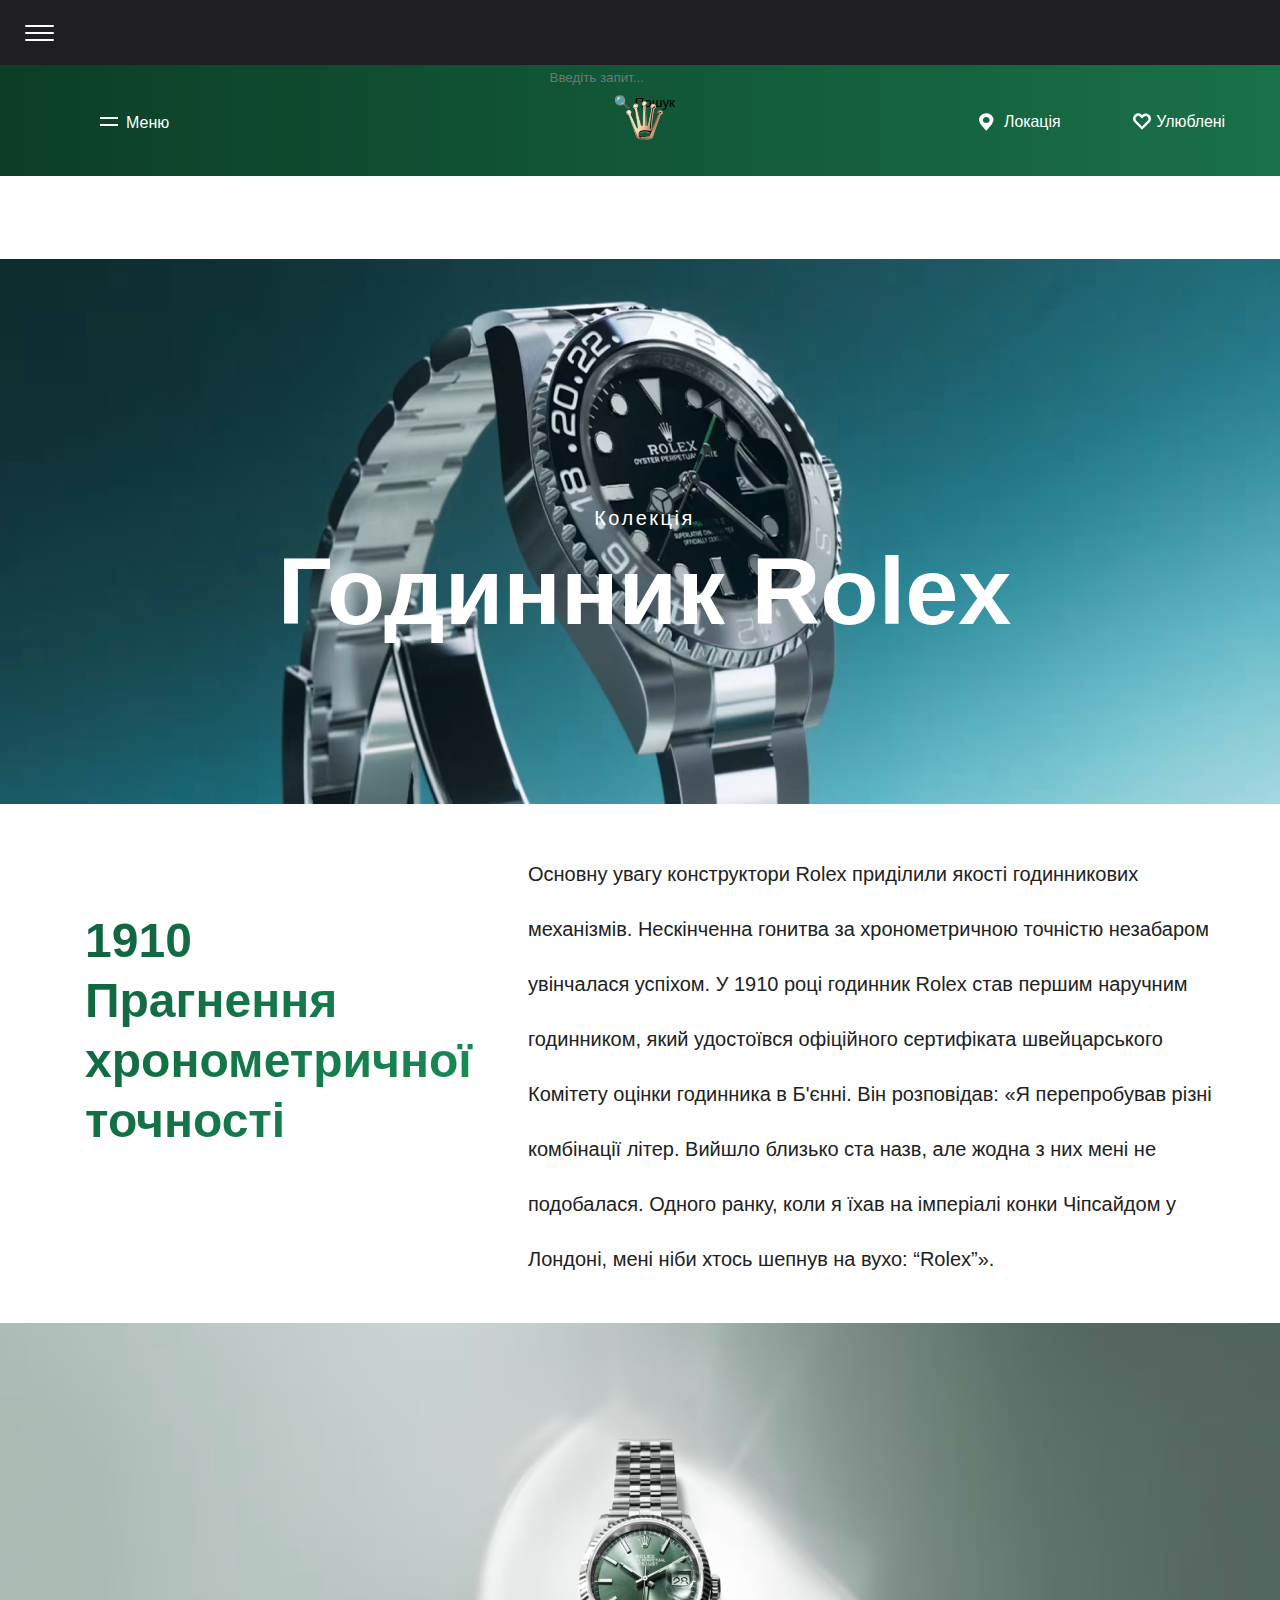
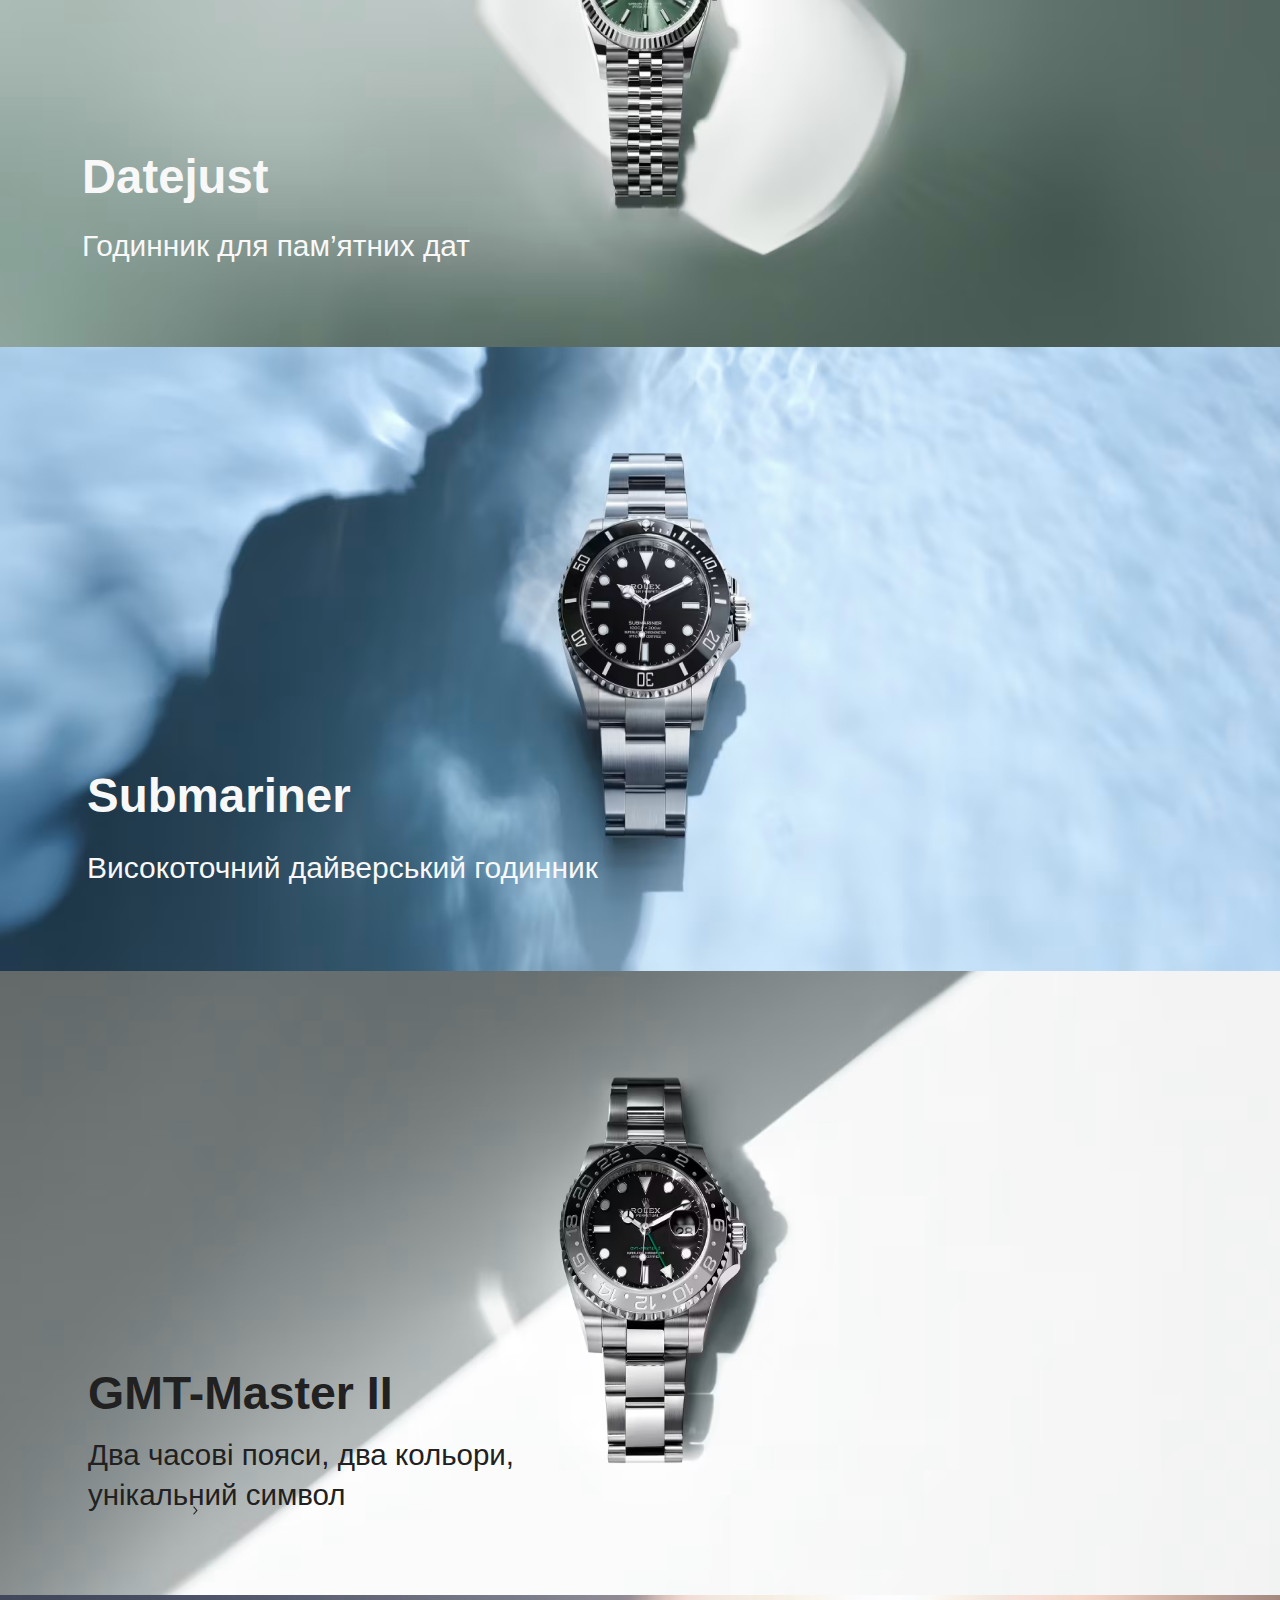
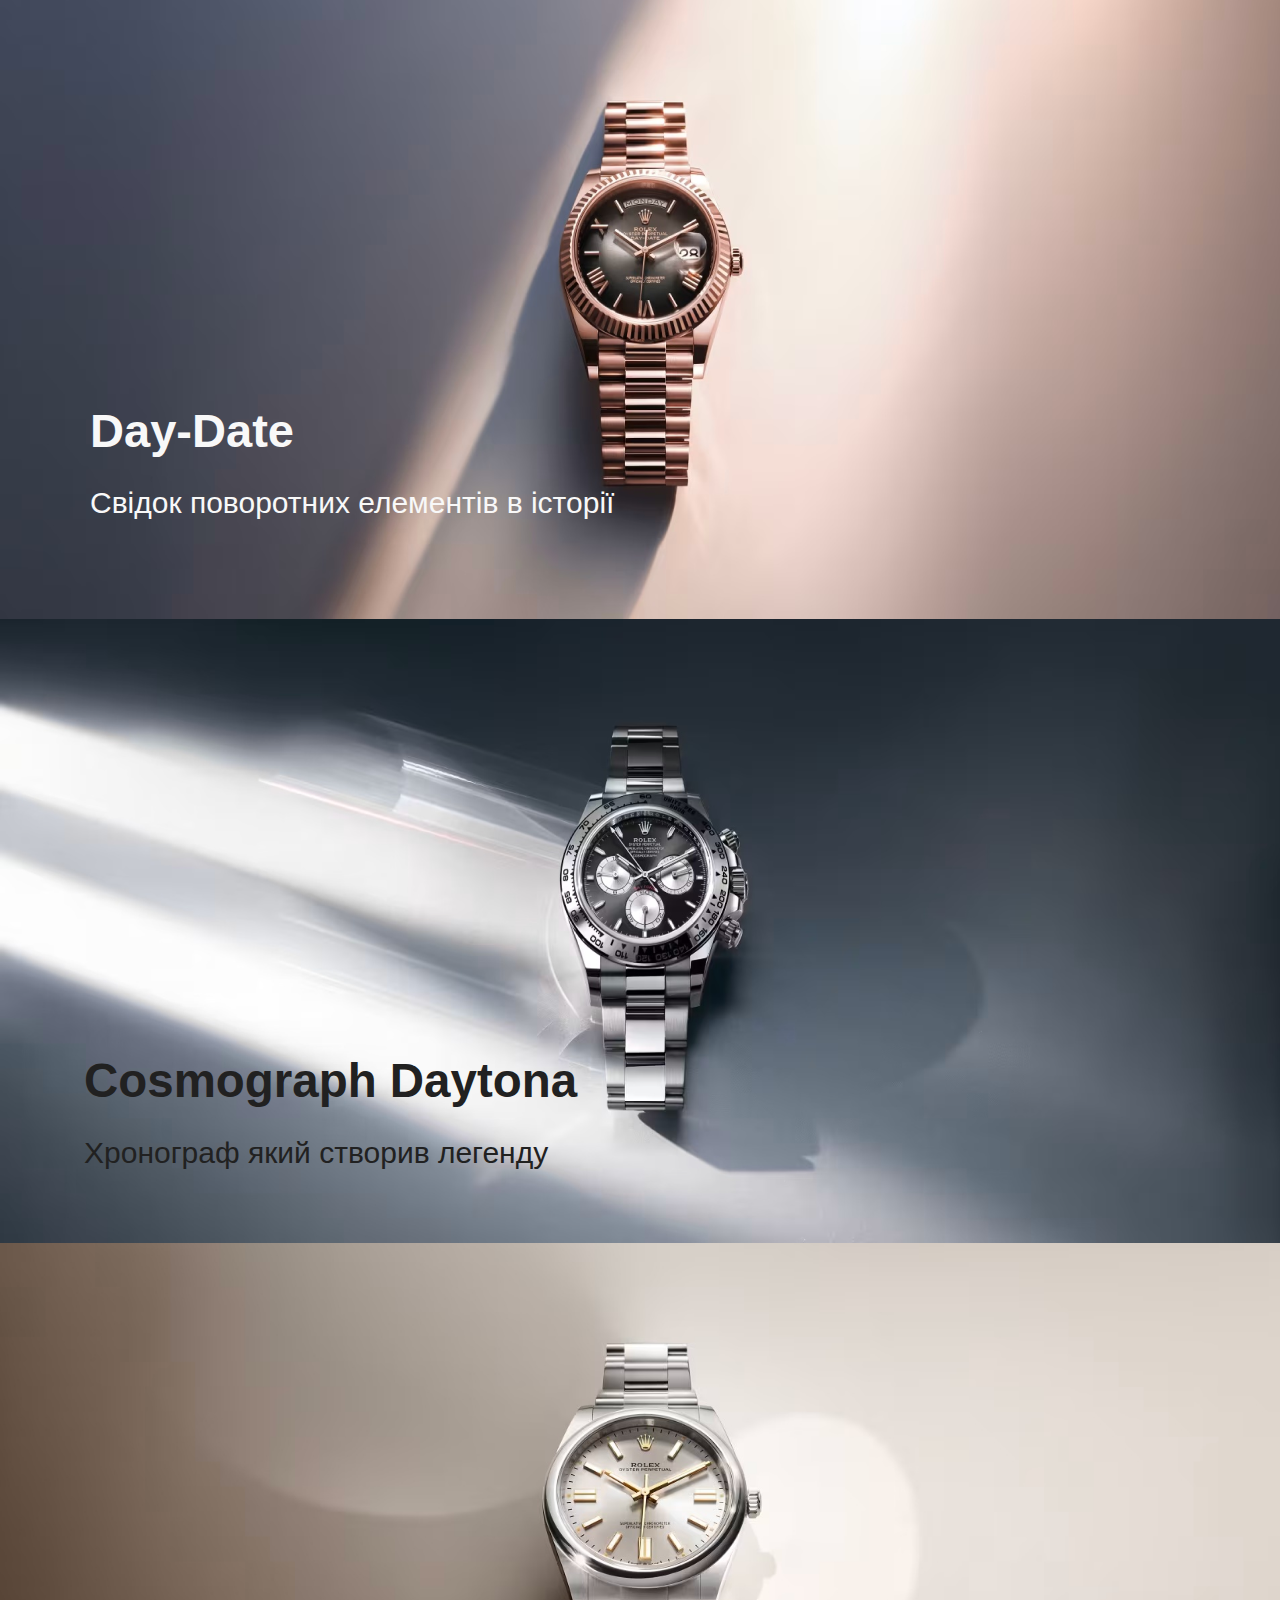
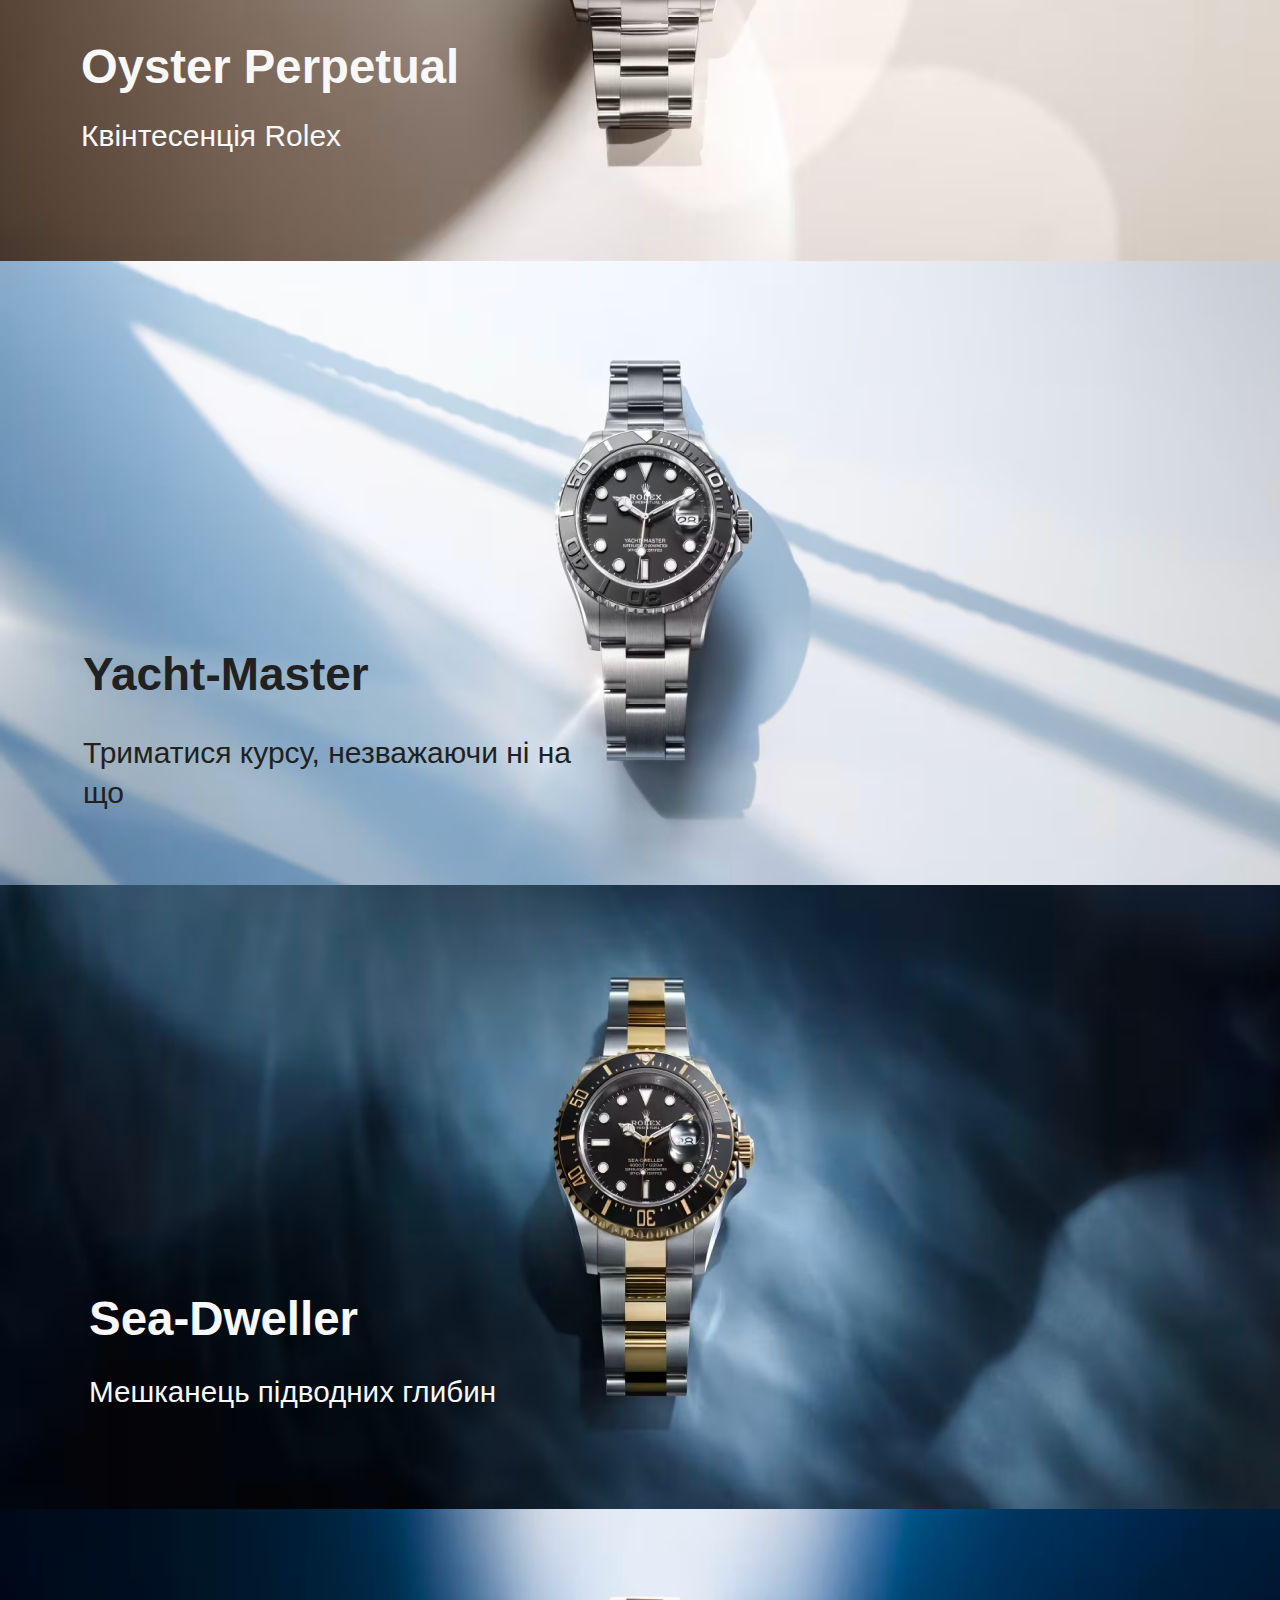
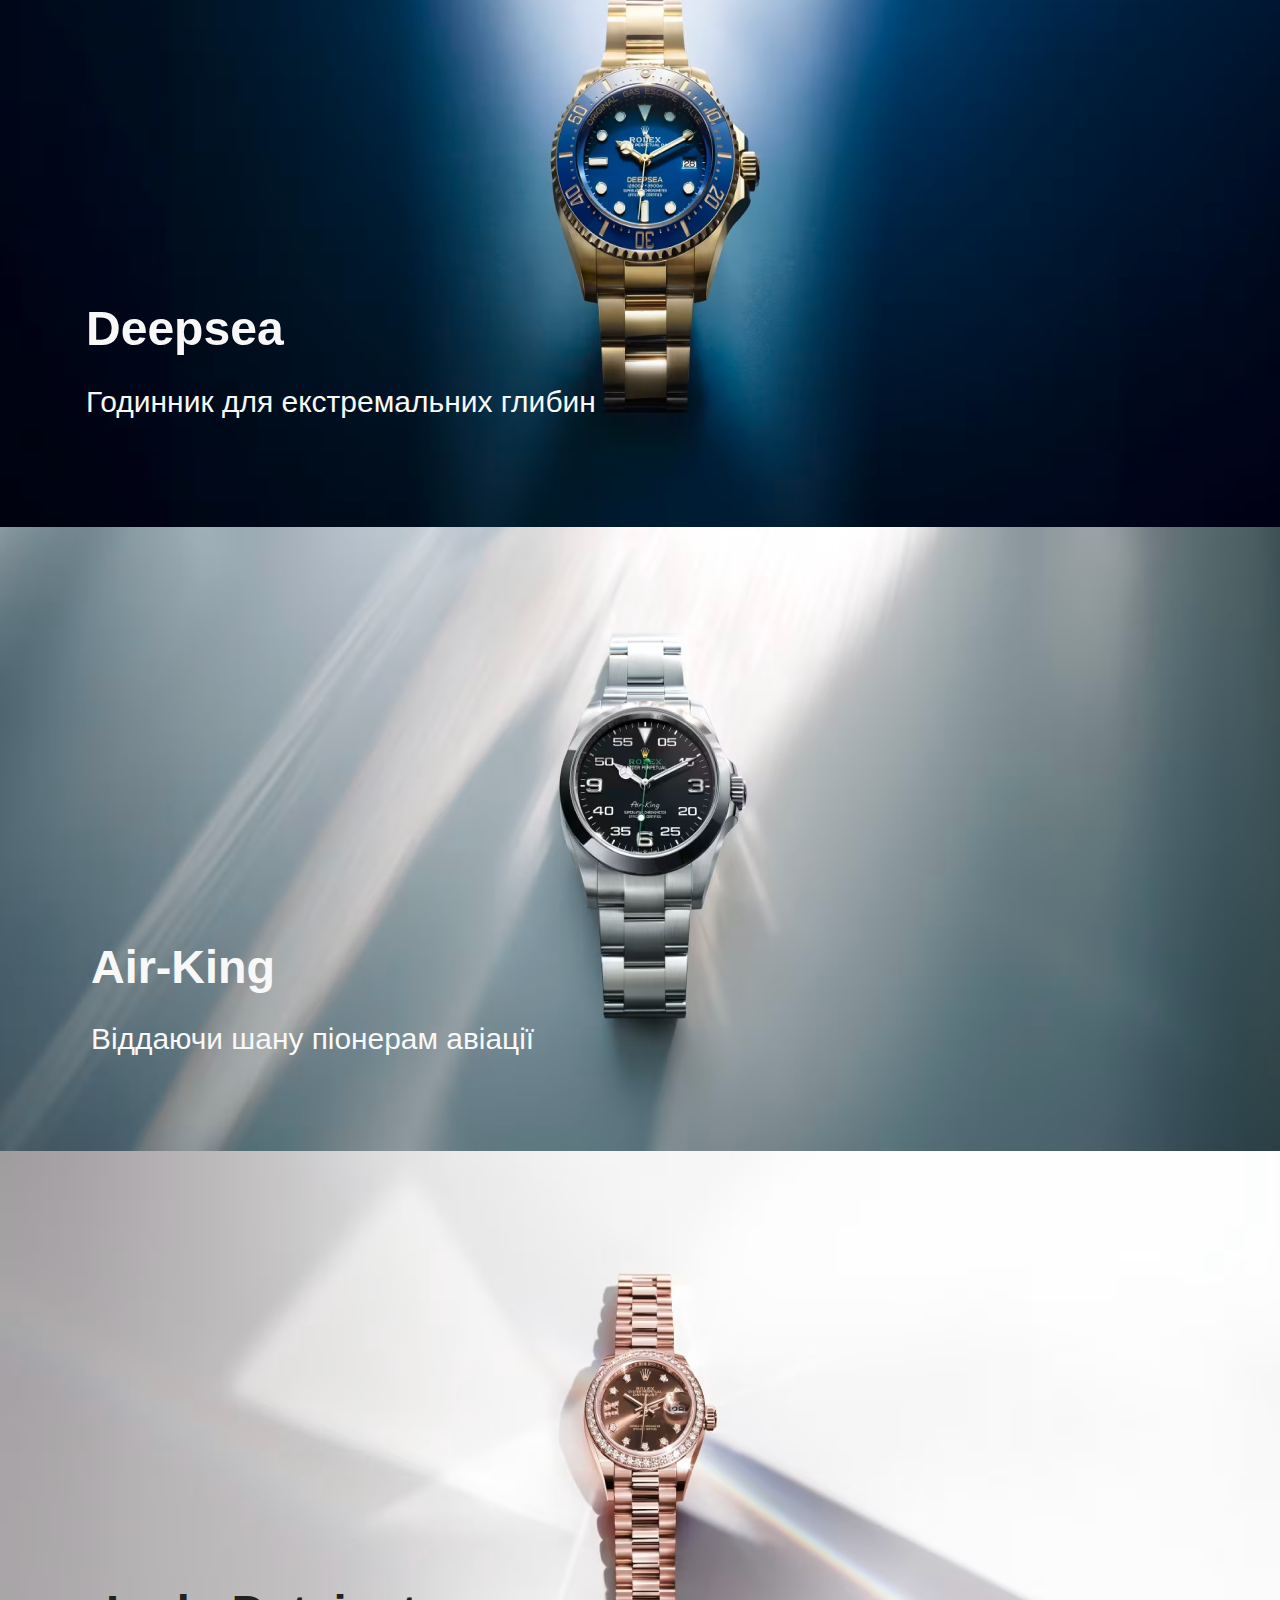
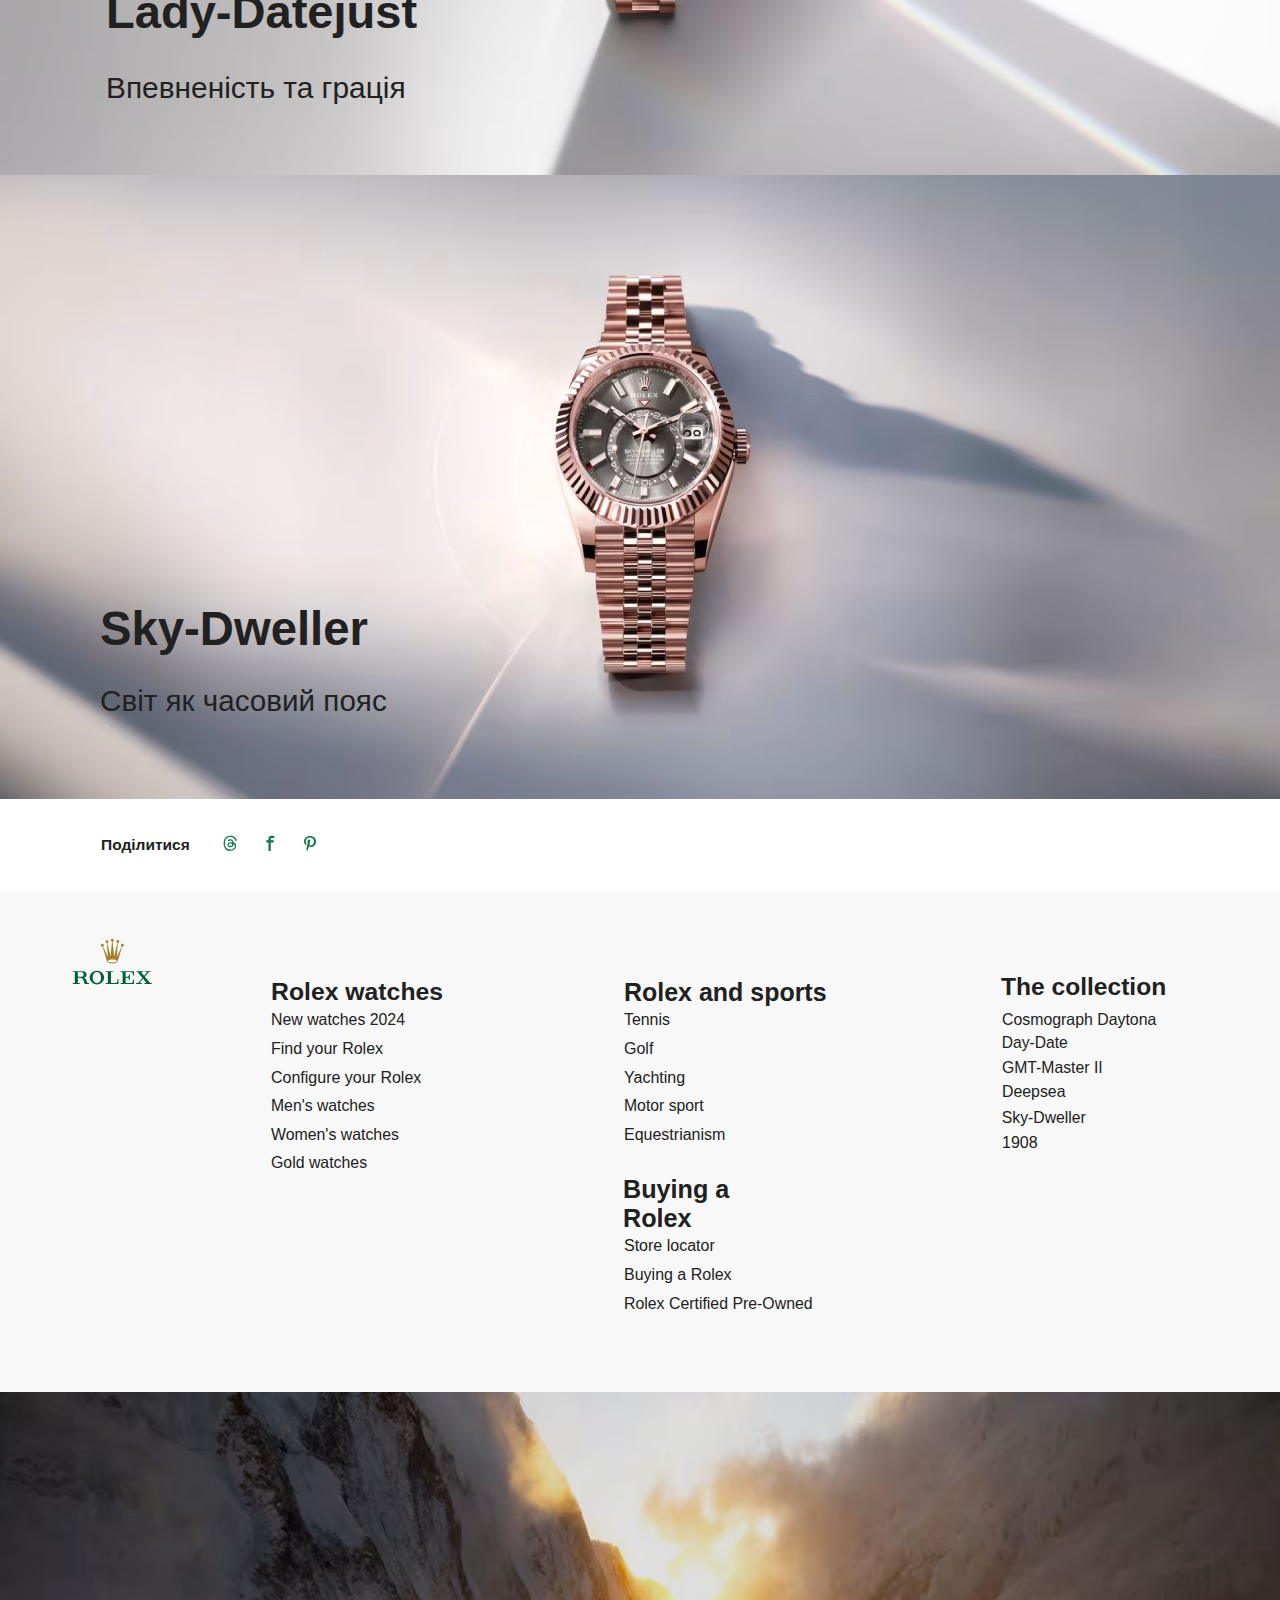
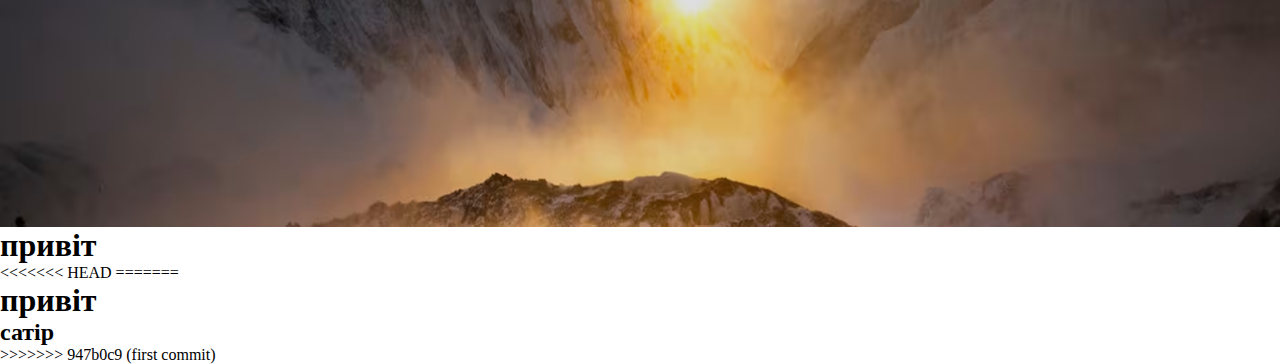
==== commit 6ede0bd2: "change file" ====
--- a/index.html
+++ b/index.html
@@ -77,13 +77,10 @@
         </div>
       </div>
       <div class="search-container">
-        <div class="item-button" onclick="toggleSearchInput()">
-            <img class="svg3" src="img/svg2.svg" />
-            <div class="div3">Пошук</div>
-        </div>
-        <input type="text" class="search-input" placeholder="Введіть запит..." />
-    </div>
-    
+        <input type="text" id="search-input" placeholder="Введіть запит..." oninput="searchRolex()">
+        <button id="search-button">🔍 Пошук</button>
+        <p id="search-result"></p>
+    </div>
       <div class="item-link20">
         <div class="div4">Локація</div>
         <img class="vector14" src="img/vector13.svg" />
--- a/styles.css
+++ b/styles.css
@@ -9,37 +9,21 @@
   overflow: hidden;
 }
 .search-container {
-  position: relative; /* Для коректного позиціонування поля введення */
-  display: inline-block;
+  display: flex;
+  flex-direction: column;
+  align-items: center;
 }
 
-.search-input {
-  position: absolute;
-  top: 100%; /* Поле з’явиться прямо під кнопкою */
-  left: 0;
-  width: 180px;
+#search-input {
+  width: 200px;
   padding: 5px;
-  border: 1px solid #ccc;
-  border-radius: 4px;
-  display: none; /* Початково приховане */
-  background: white;
+  margin-bottom: 5px;
 }
 
-.item-button {
-  cursor: pointer;
-  display: flex;
-  align-items: center;
-  gap: 5px;
-  padding: 8px 12px;
-  border: 1px solid #ccc;
-  border-radius: 5px;
-  background-color: #f8f8f8;
-}
-
-.item-button:hover {
-  background-color: #e0e0e0;
-}
-
+#search-result {
+  margin-top: 5px;
+  color: red;
+}
 .figure-picture-rolex-com-footer-rolex-org-push-cc-69-1587746 {
   position: absolute;
   right: 0px;
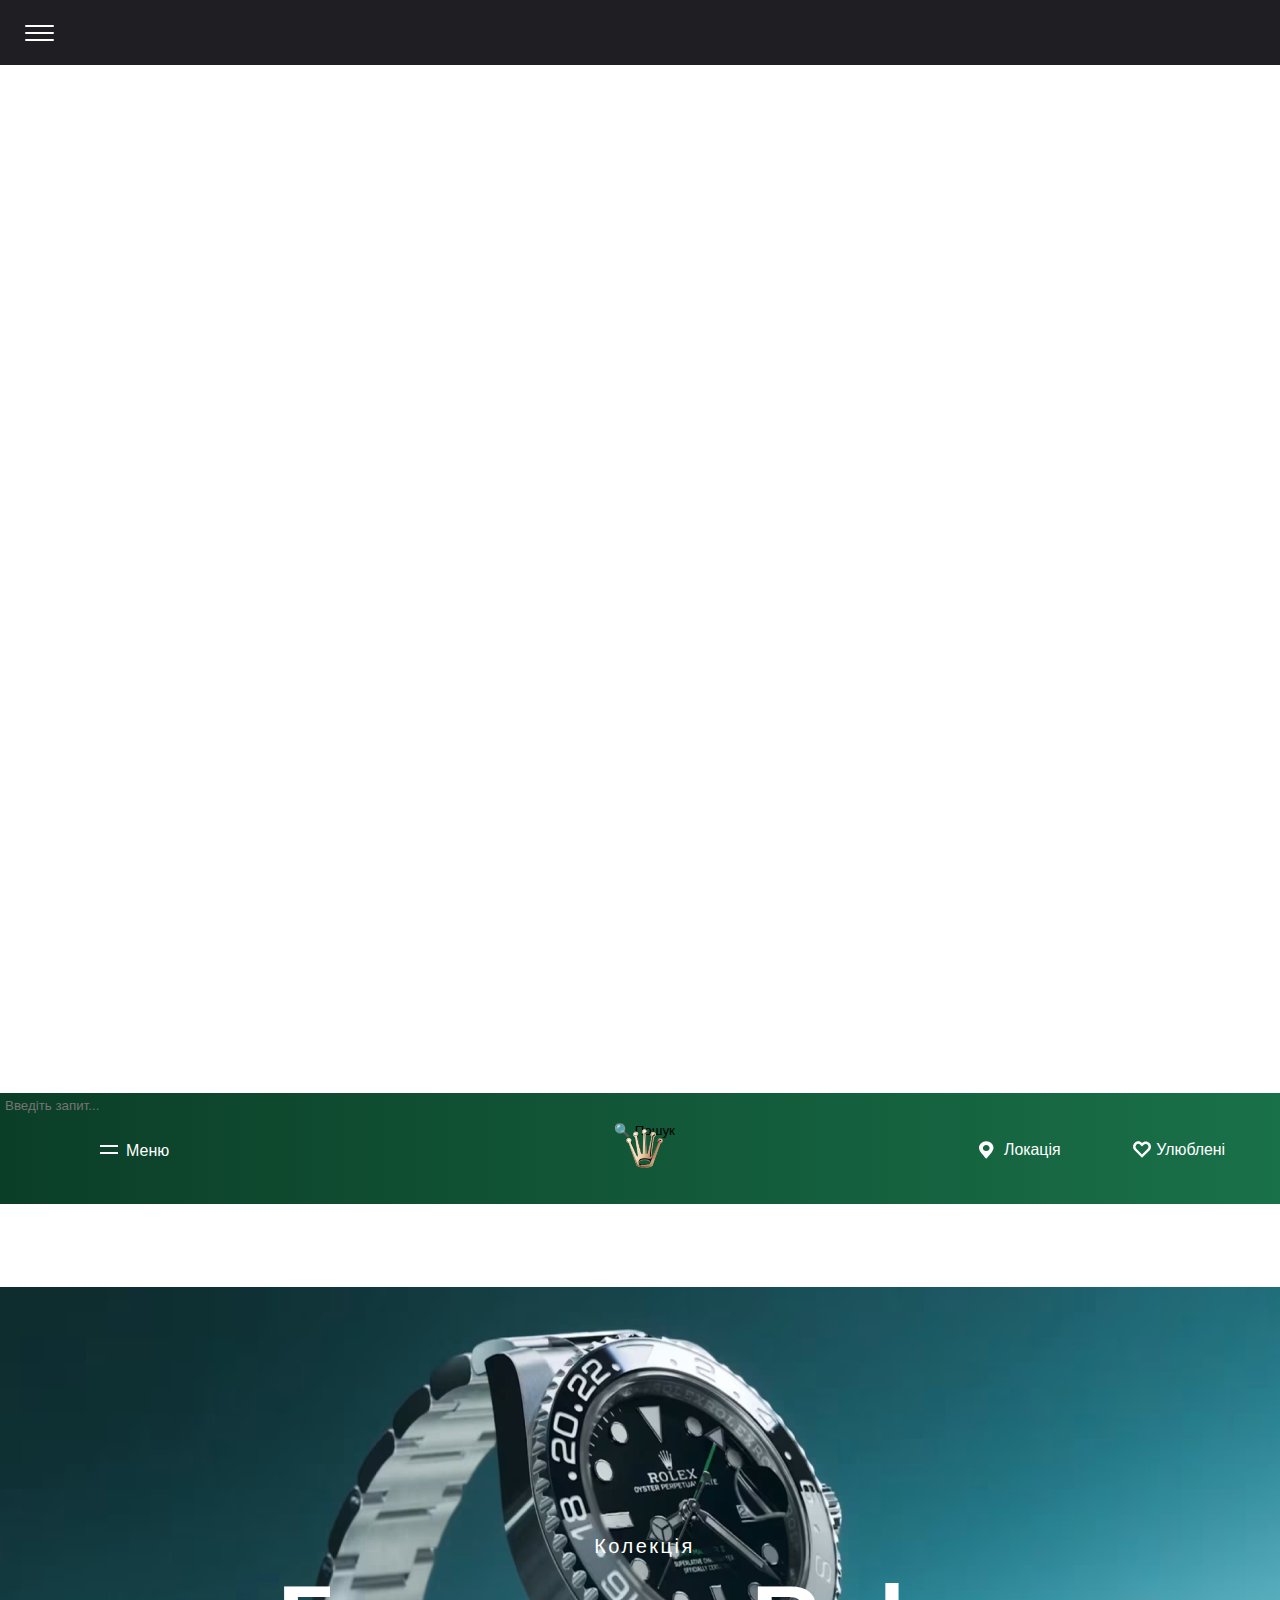
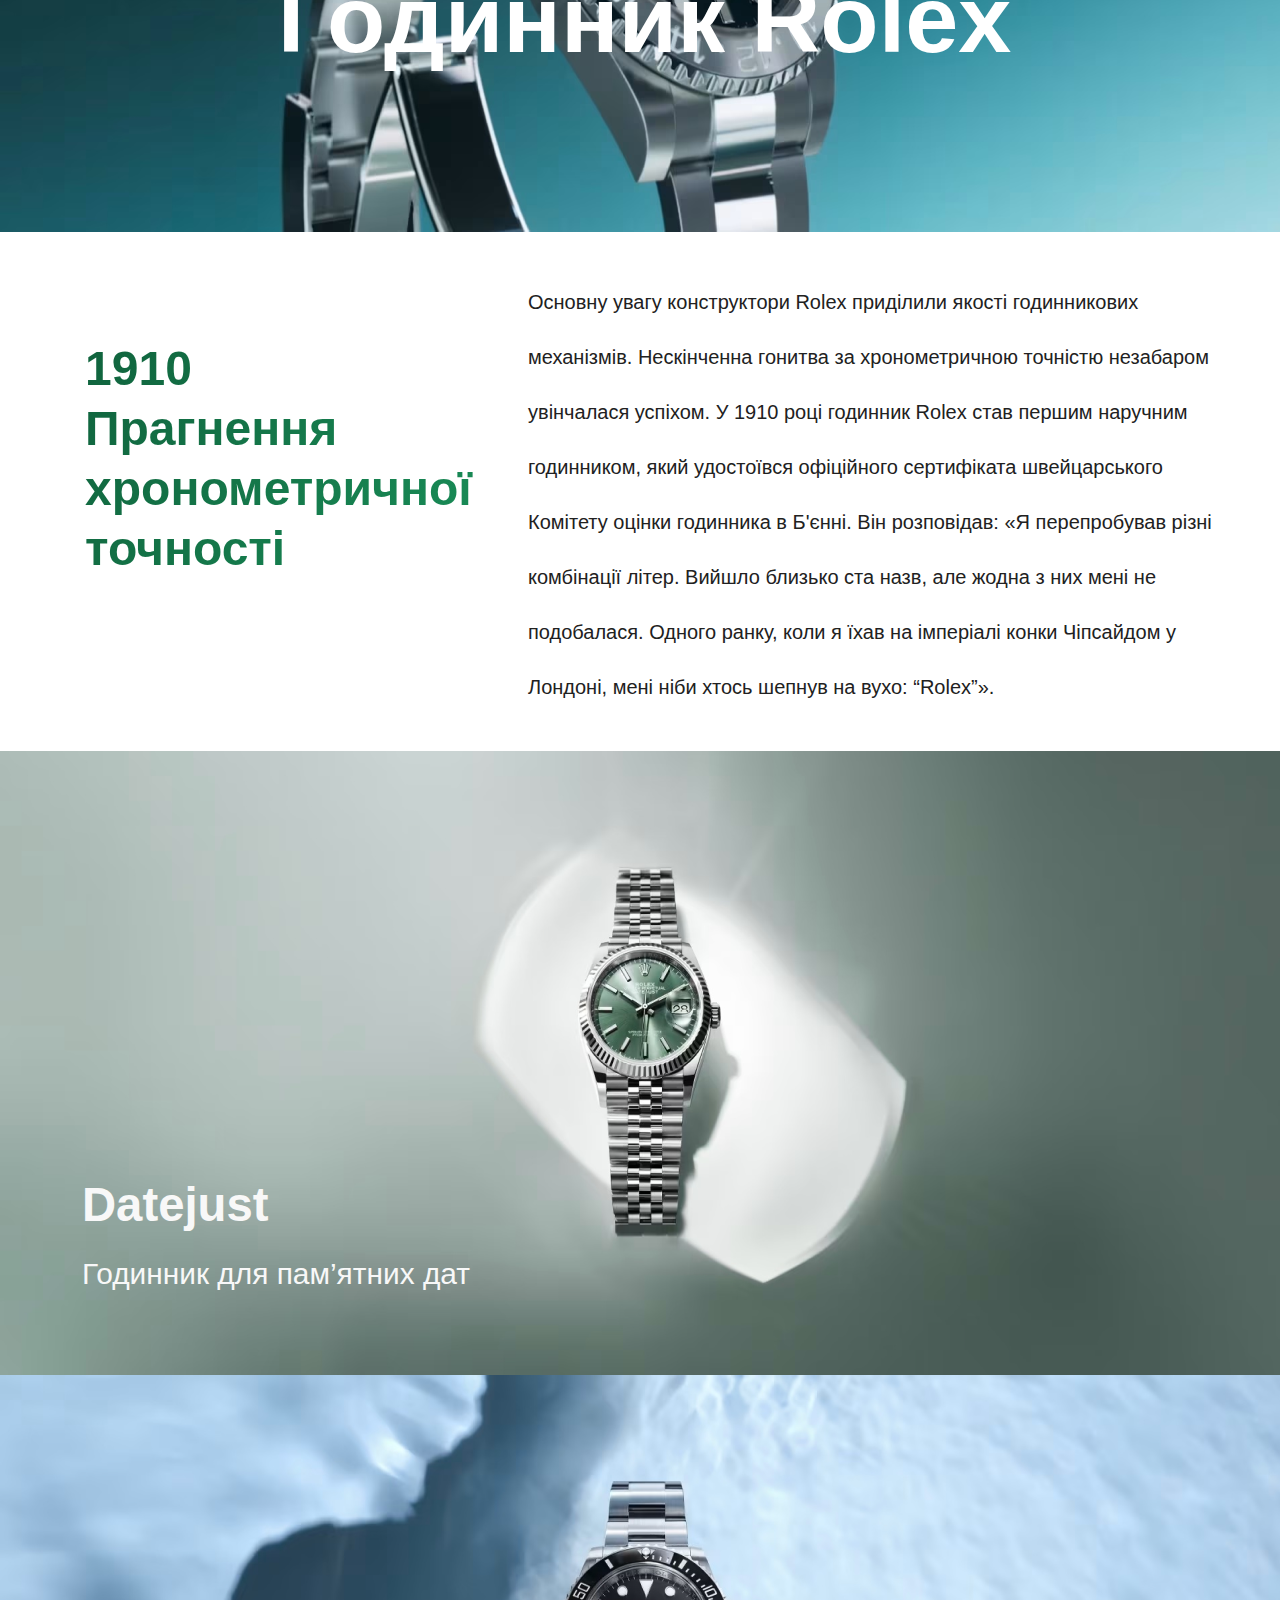
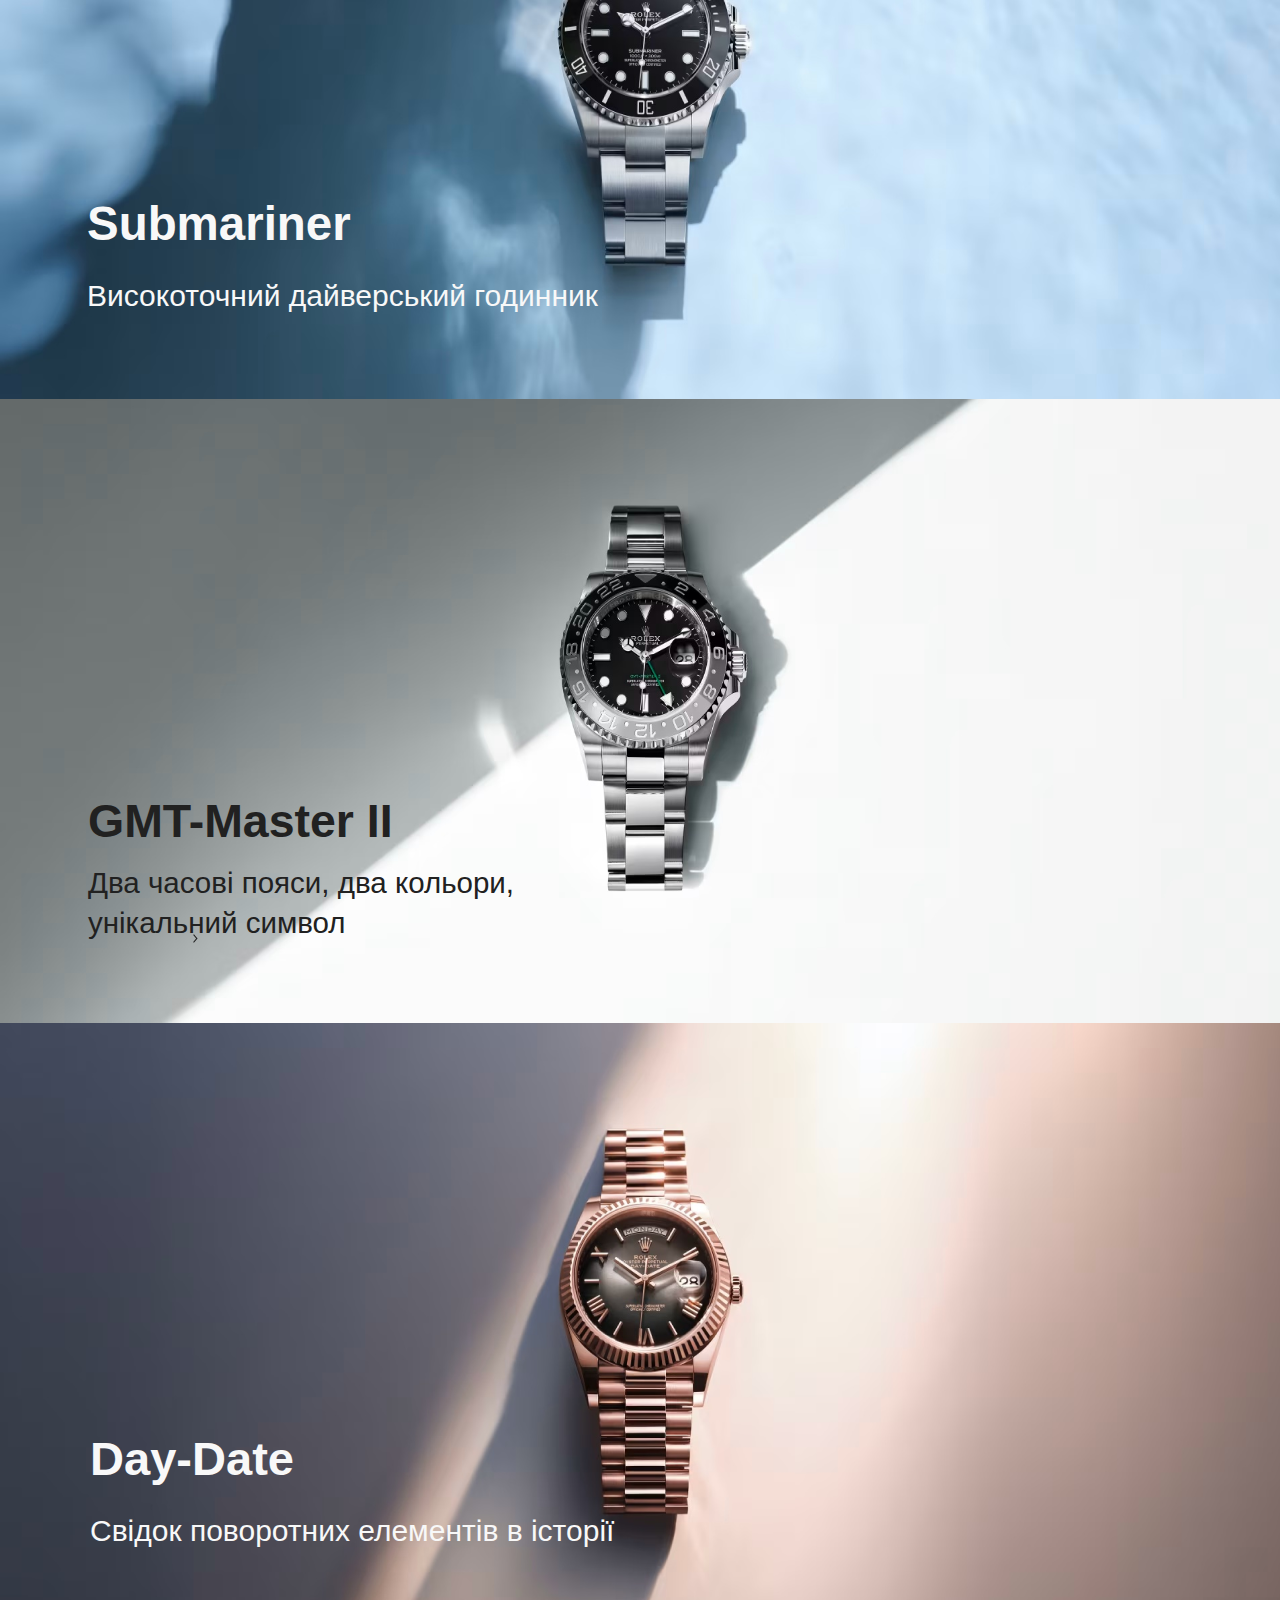
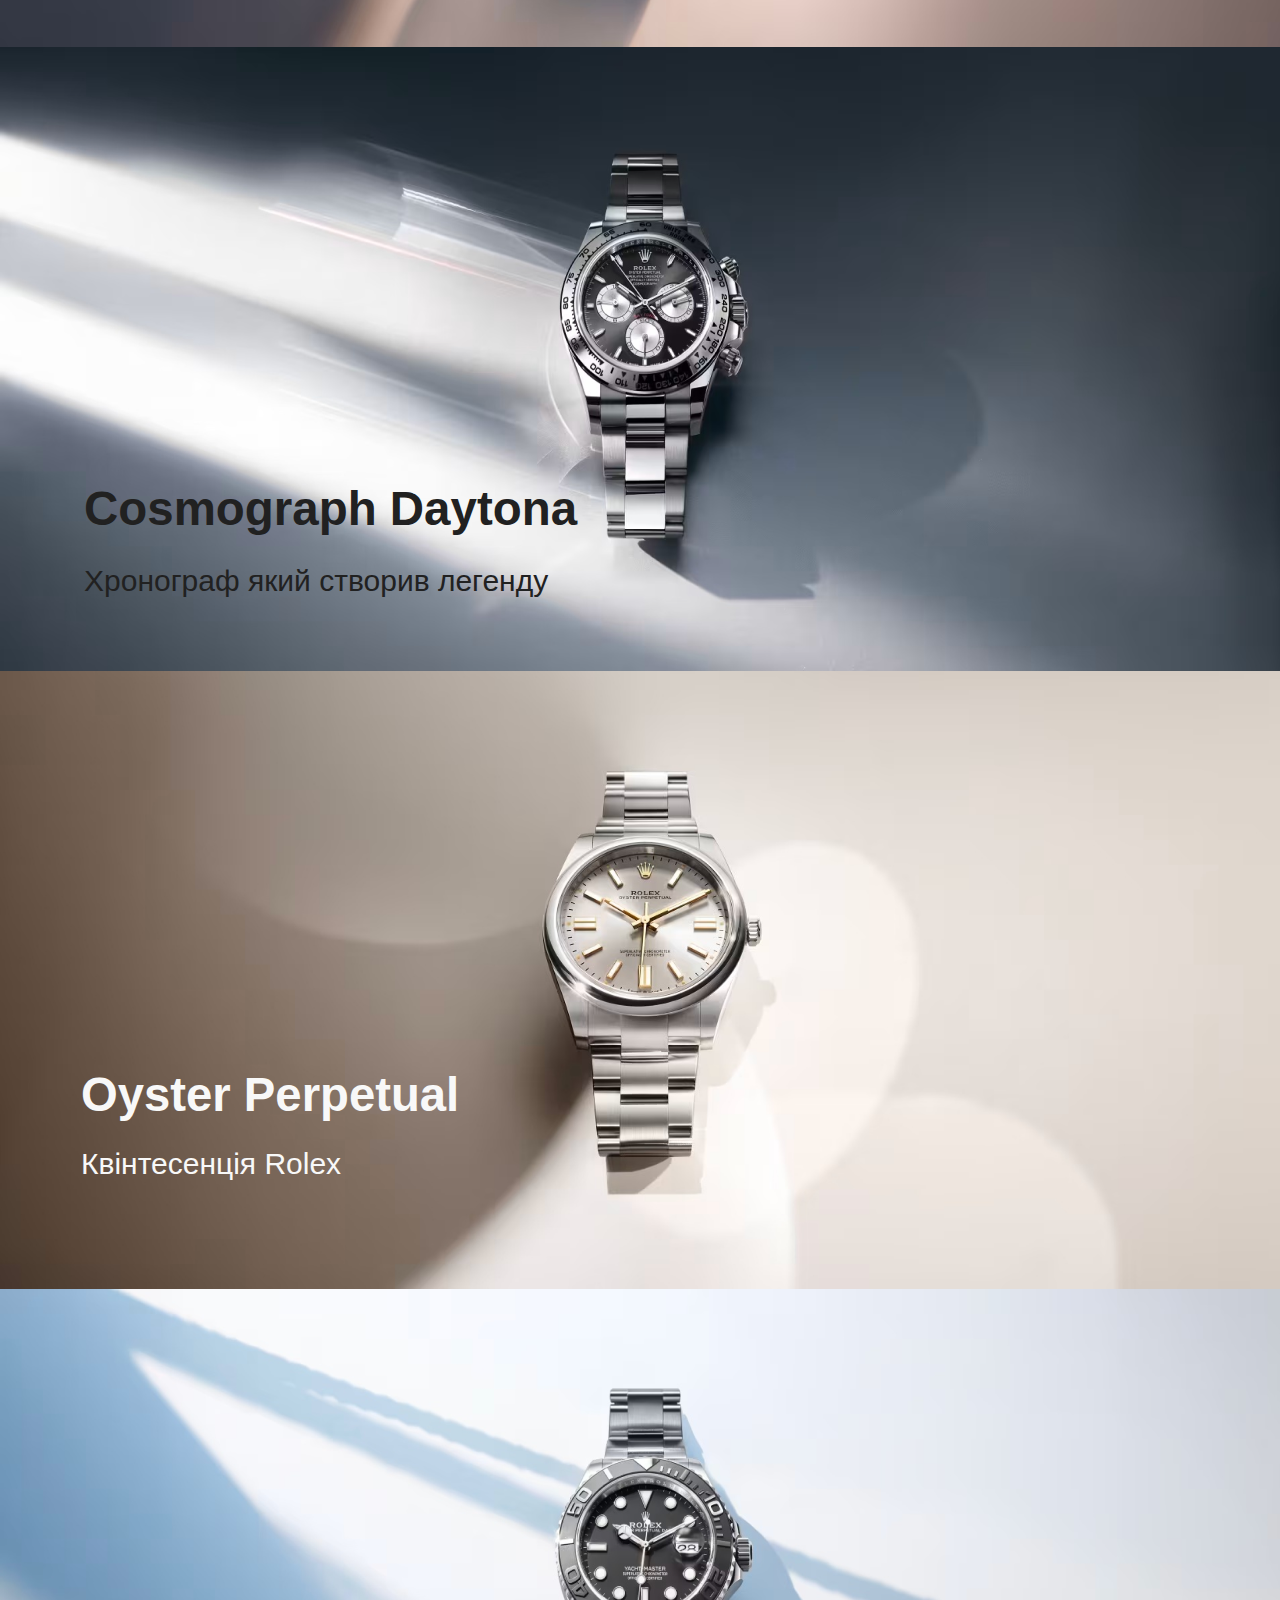
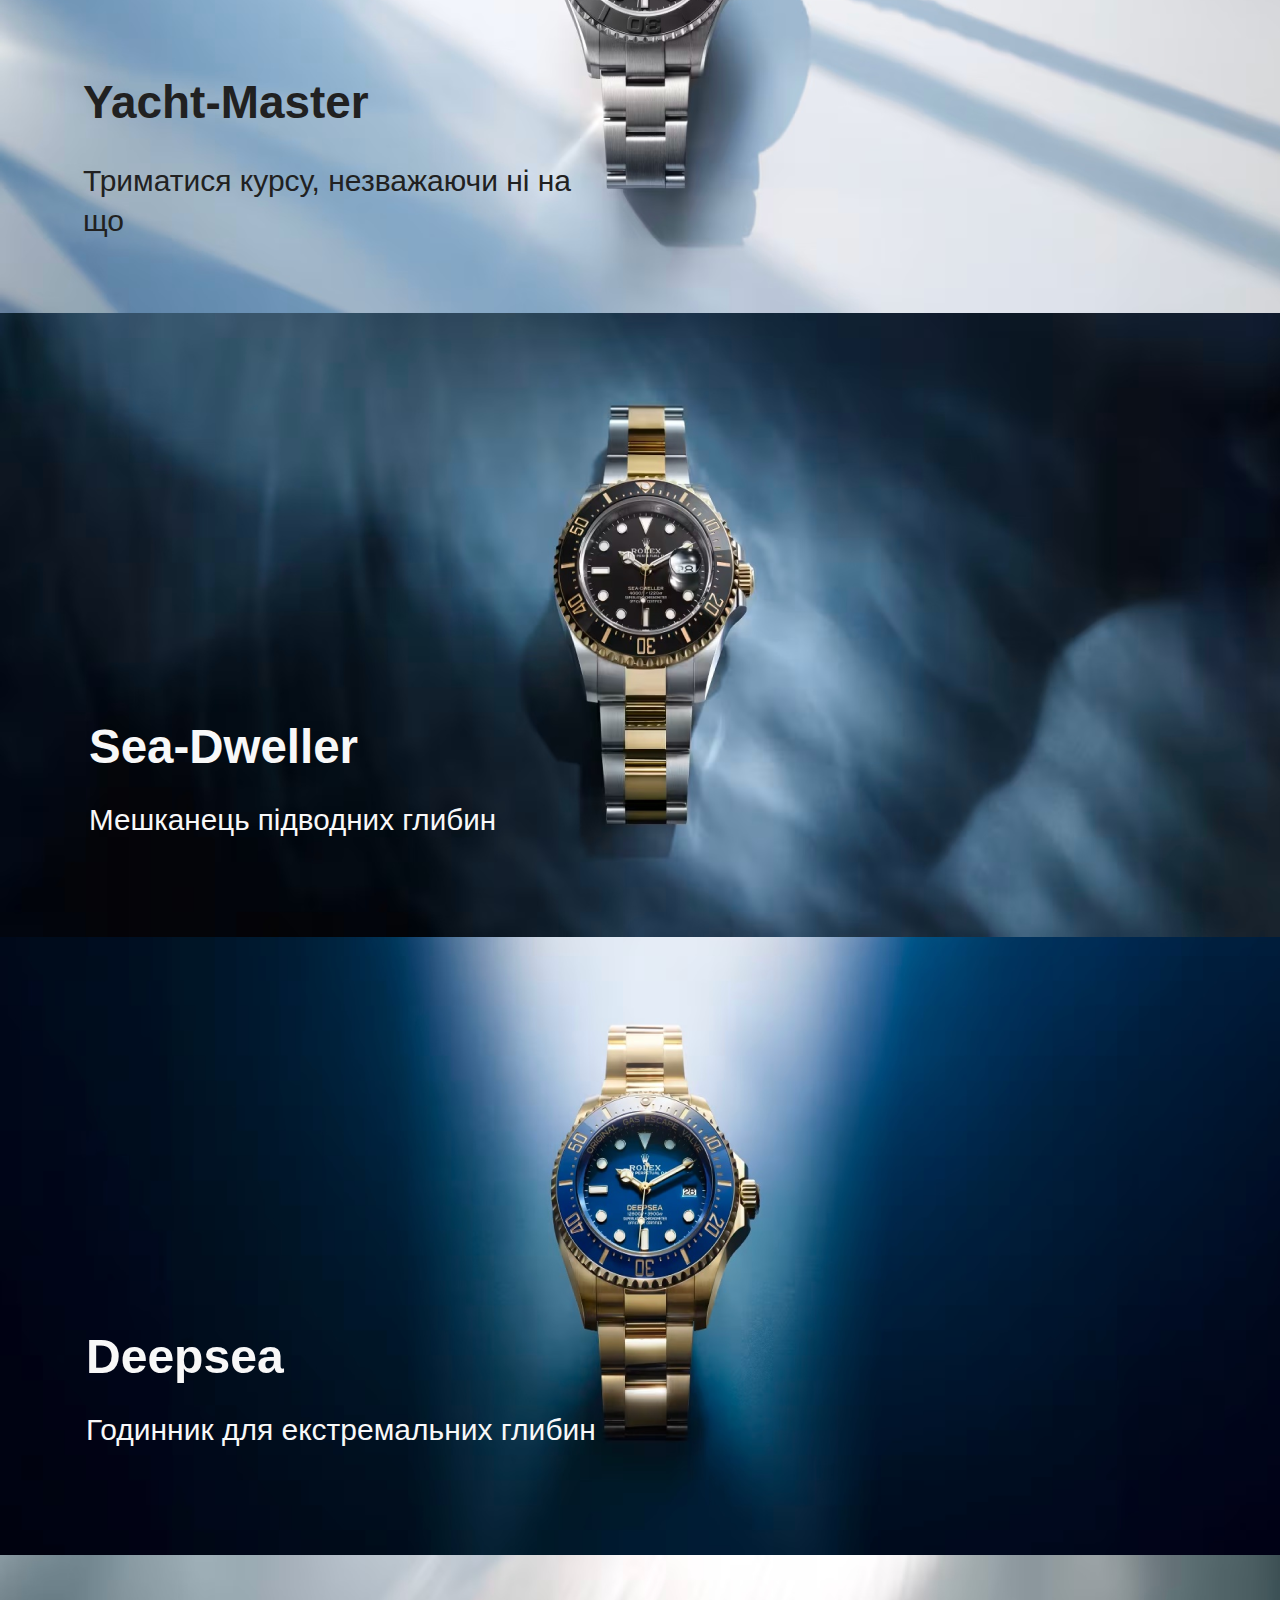
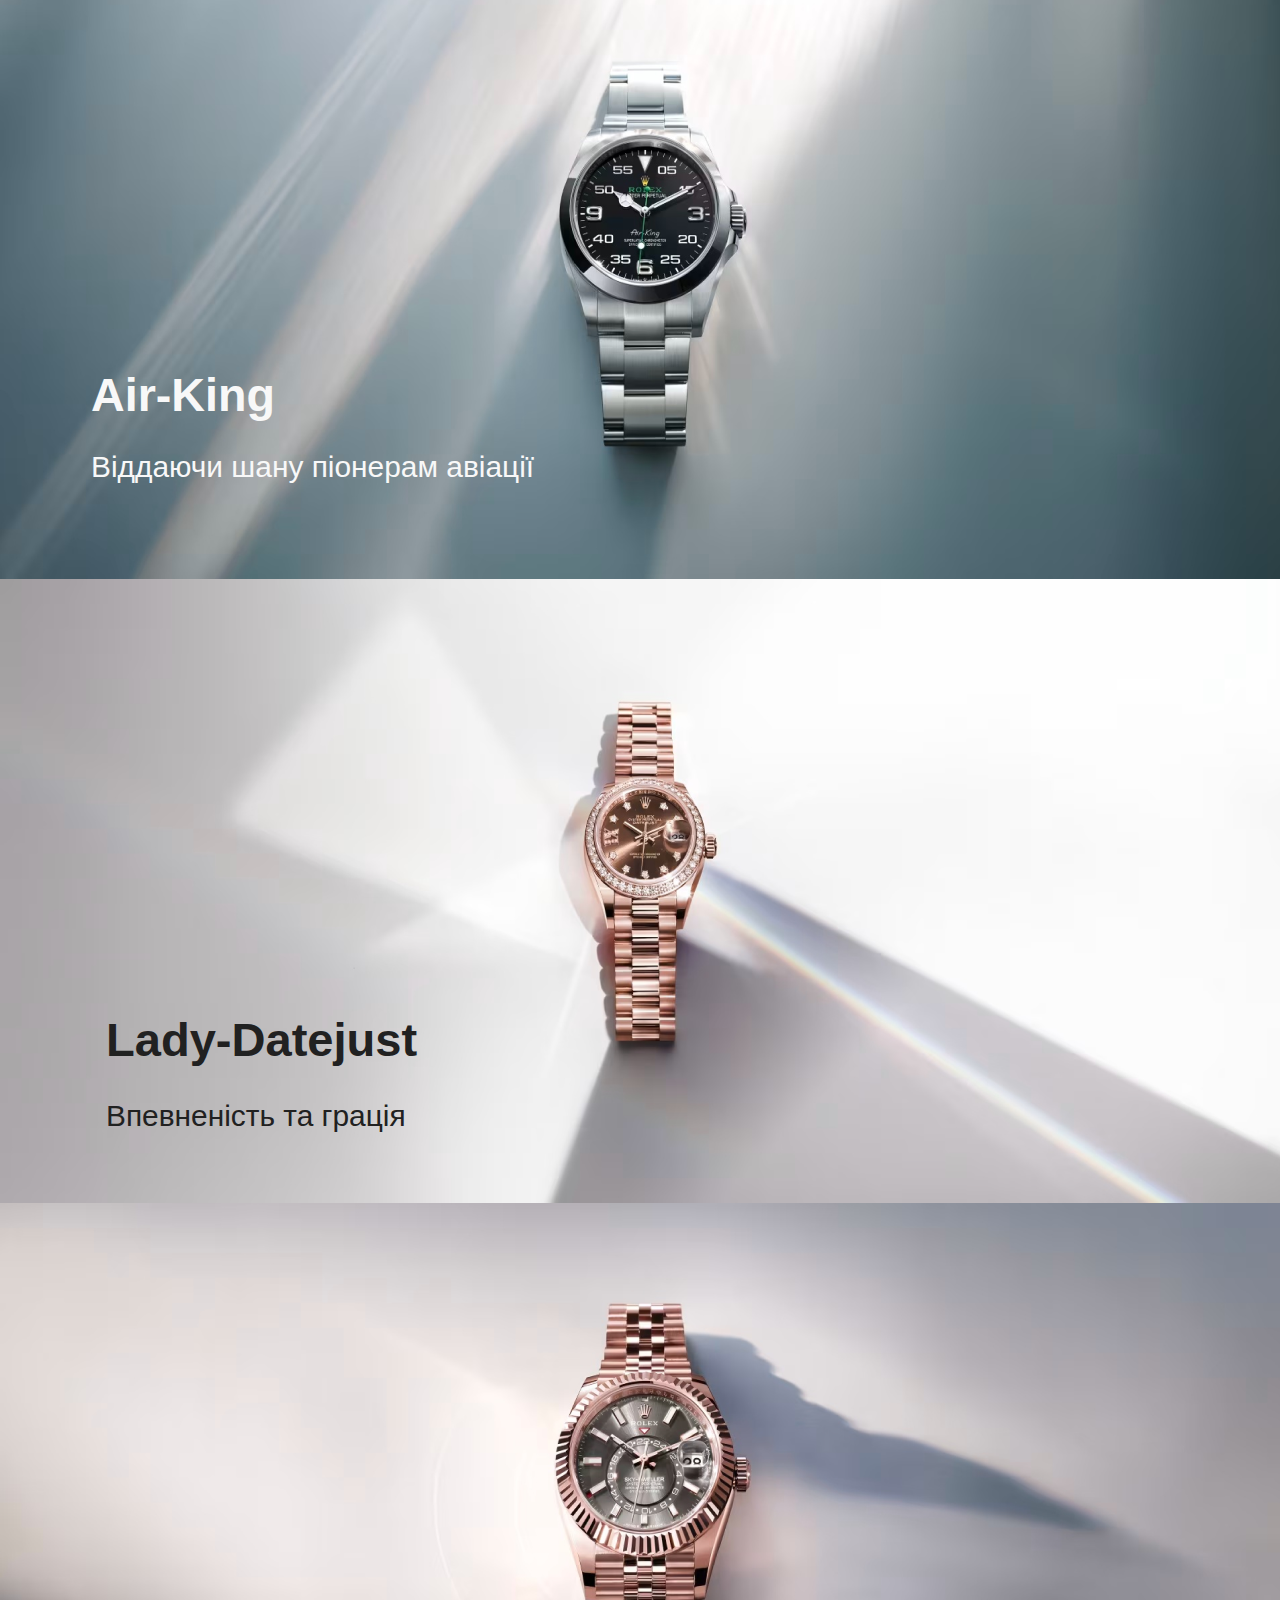
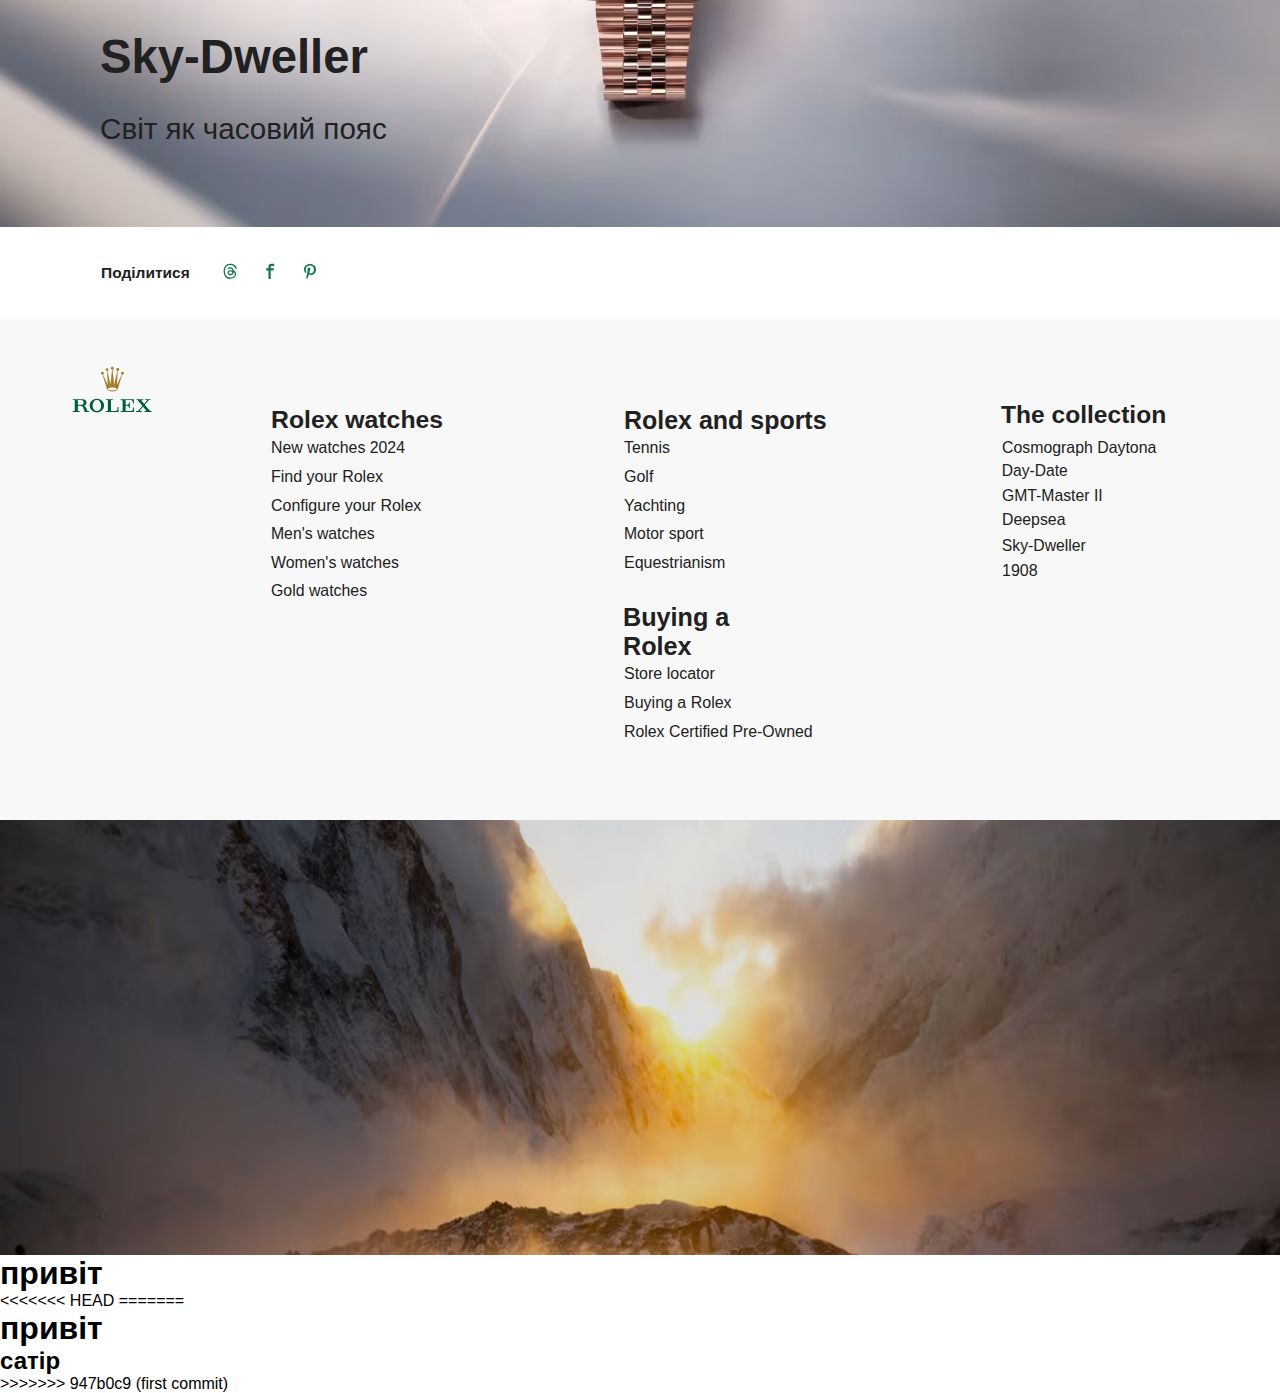
==== commit 5155218b: "change file" ====
--- a/index.html
+++ b/index.html
@@ -53,6 +53,9 @@
     </ul>
    </div>
   </nav>
+  <div class="content">
+    <h2 class="animated-text">Цей текст з'являється при прокручуванні!</h2>
+</div>
   <div class="mac-book-air-1">
     <div class="background">
       <div class="list-item-button">
@@ -77,8 +80,8 @@
         </div>
       </div>
       <div class="search-container">
-        <input type="text" id="search-input" placeholder="Введіть запит..." oninput="searchRolex()">
-        <button id="search-button">🔍 Пошук</button>
+        <input type="text" id="search-input" placeholder="Введіть запит...">
+        <button id="search-button" onclick="searchWeb()">🔍 Пошук</button>
         <p id="search-result"></p>
     </div>
       <div class="item-link20">
--- a/styles.css
+++ b/styles.css
@@ -8,10 +8,31 @@
   position: relative;
   overflow: hidden;
 }
+body {
+  font-family: Arial, sans-serif;
+  margin: 0;
+  padding: 0;
+  height: 2000px; /* Зроблено сторінку довгою для демонстрації */
+}
+
+.content {
+  margin-top: 1000px; /* Встановлюємо текст, щоб він був не відразу видимий */
+}
+
+.animated-text {
+  opacity: 0;
+  transform: translateY(50px);
+  transition: all 0.6s ease-out;
+}
+
+.animated-text.visible {
+  opacity: 1;
+  transform: translateY(0);
+}
 .search-container {
   display: flex;
   flex-direction: column;
-  align-items: center;
+  align-items: left;
 }
 
 #search-input {
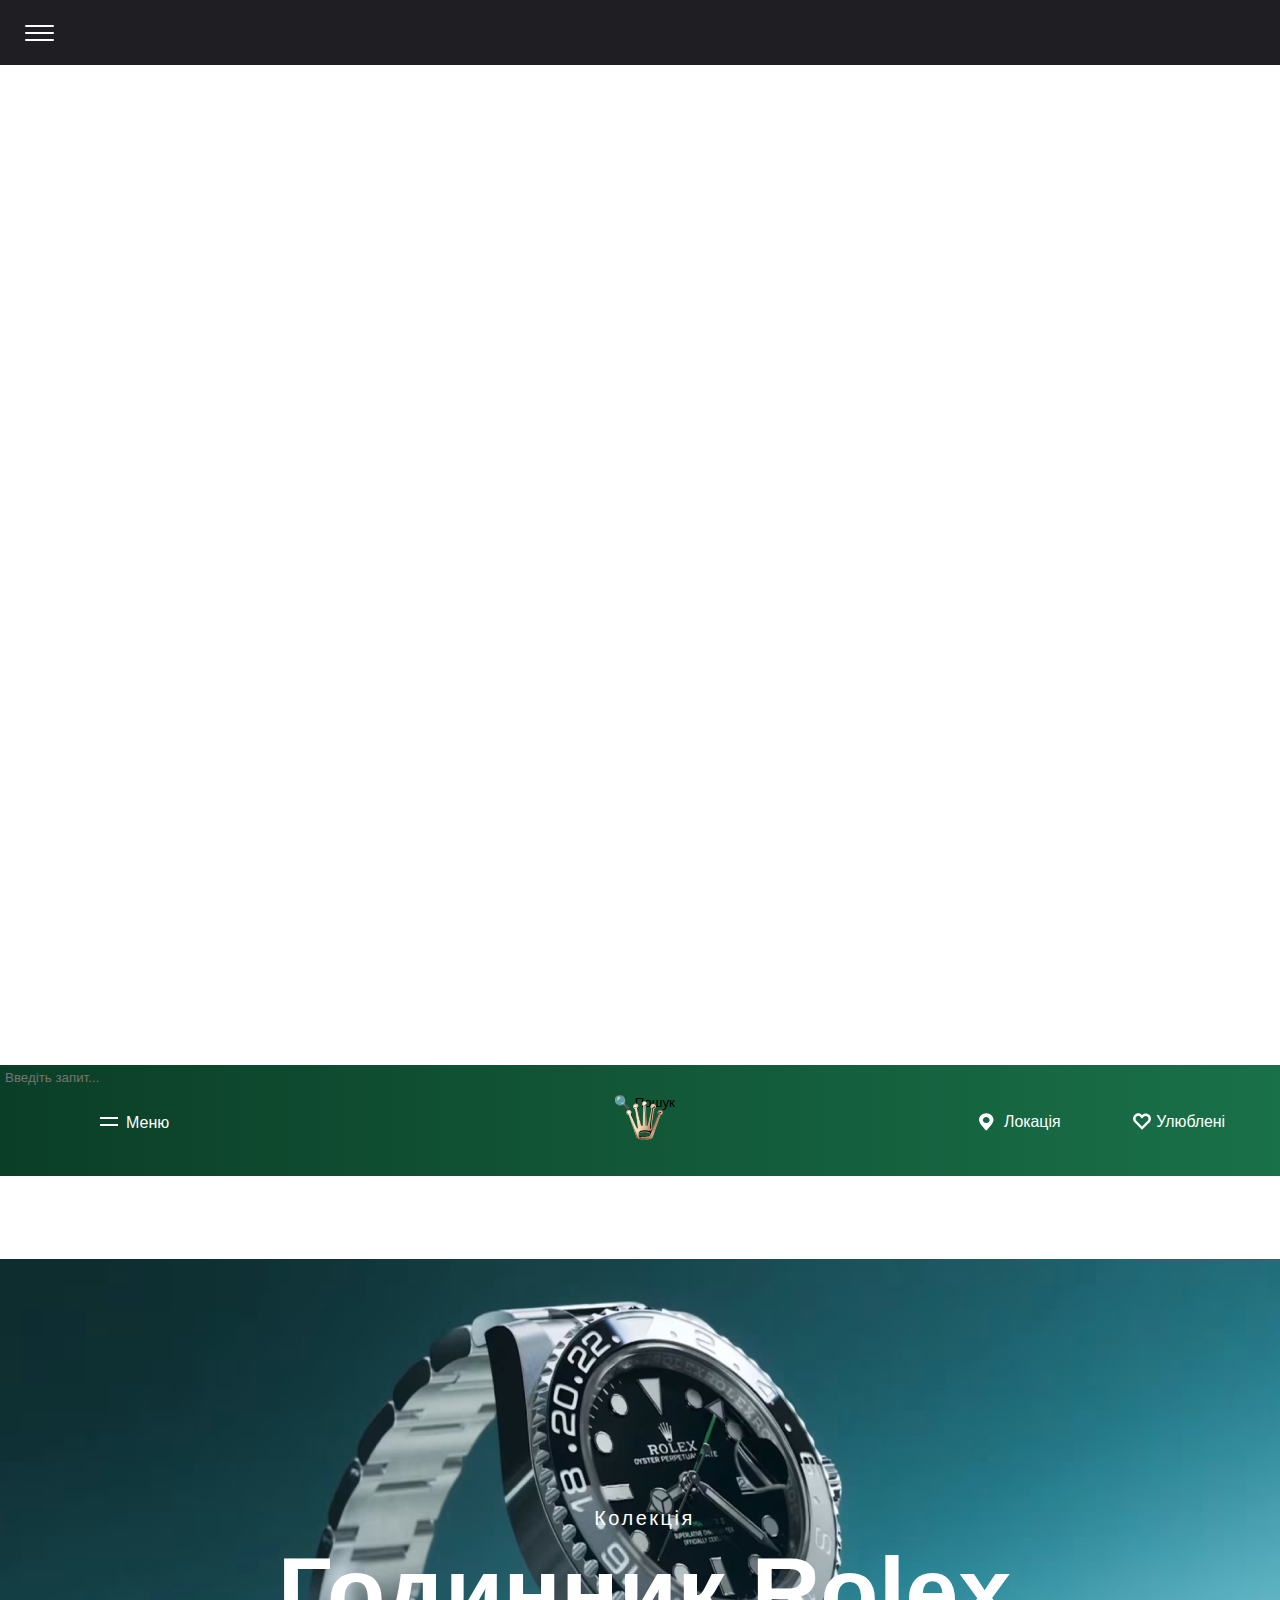
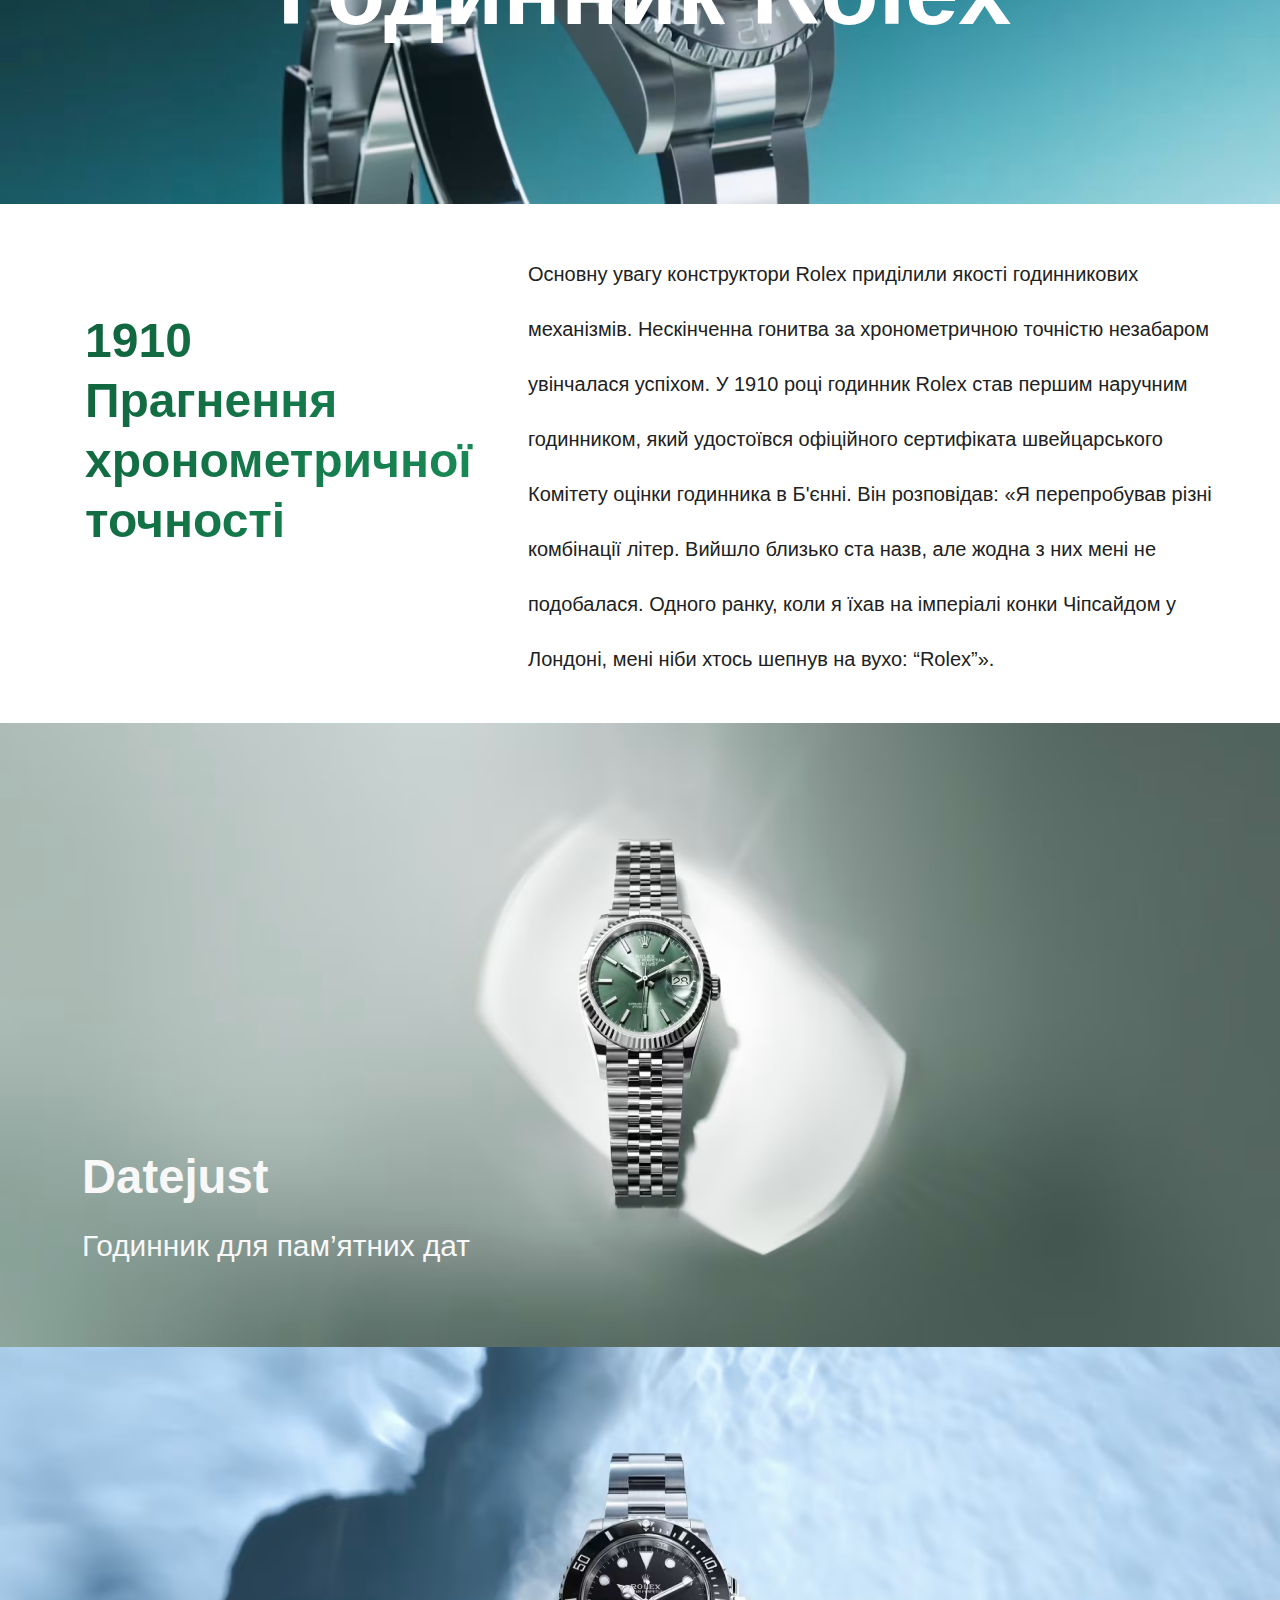
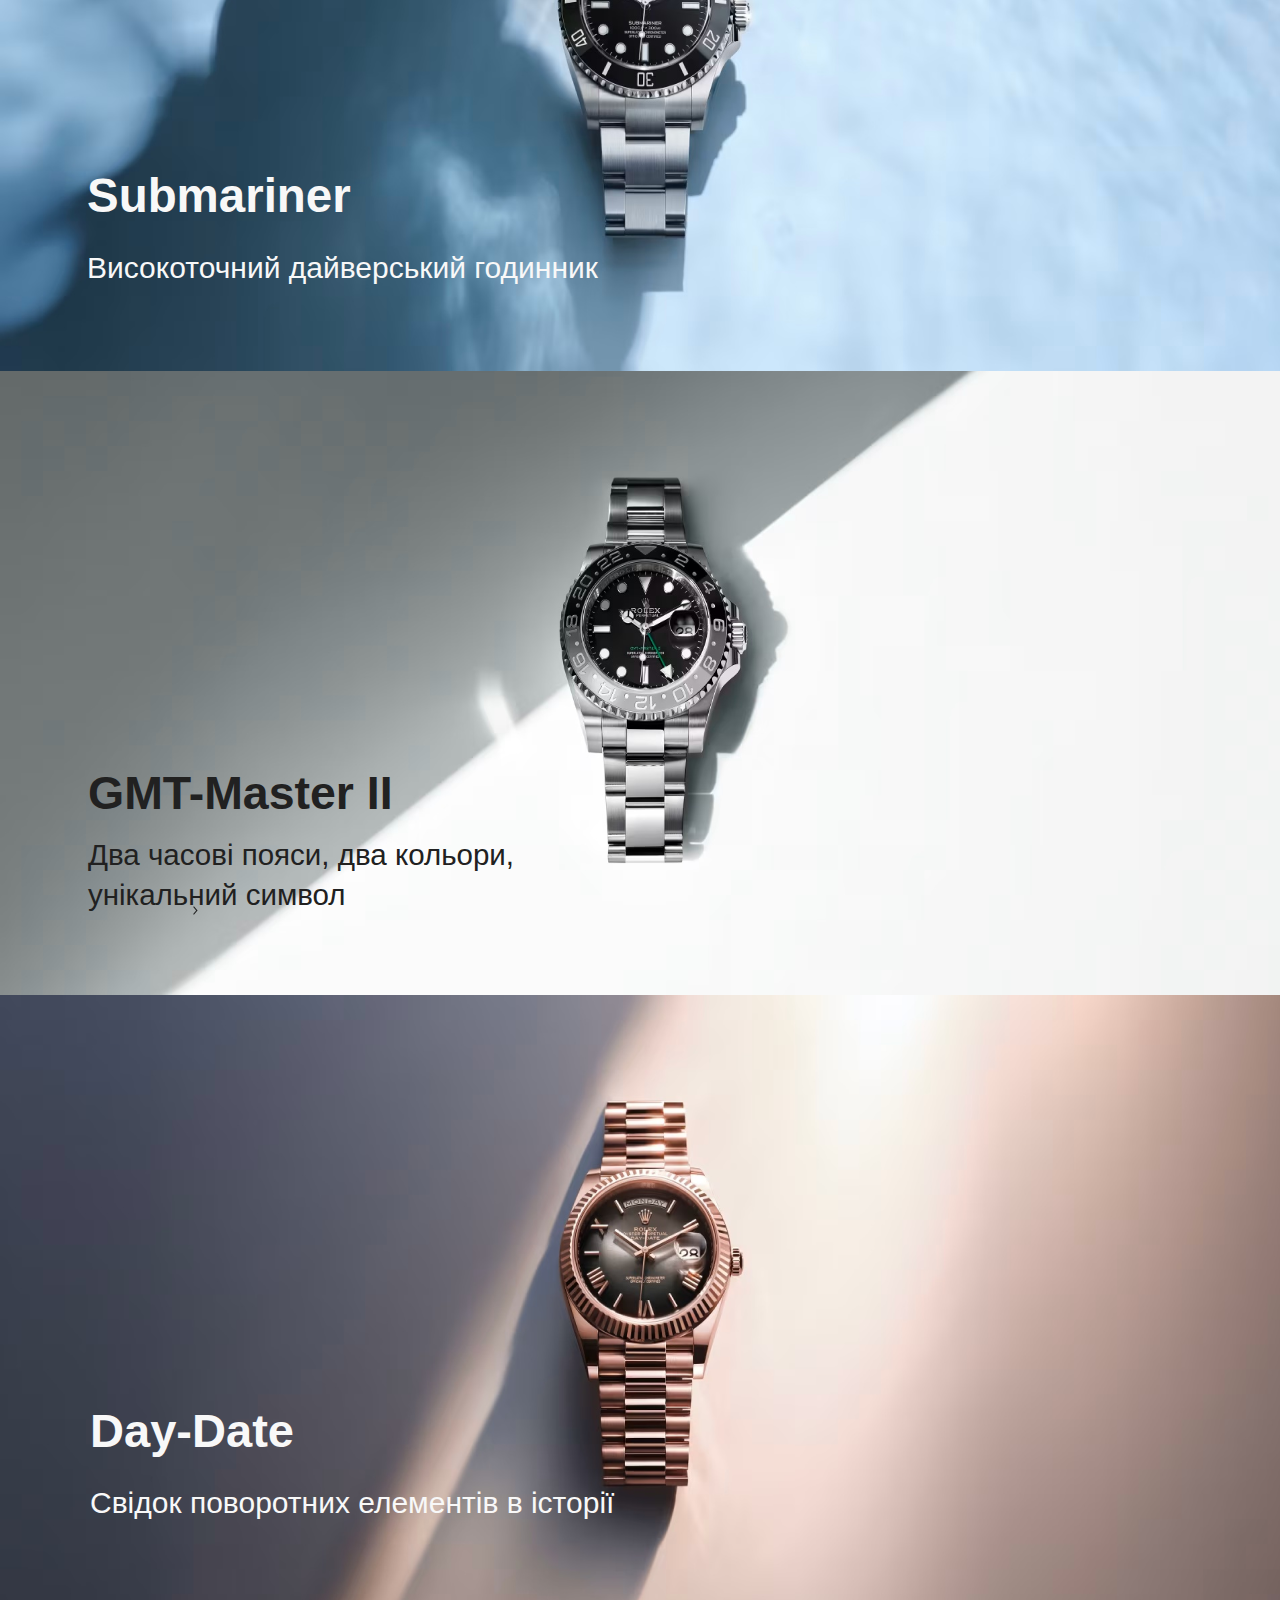
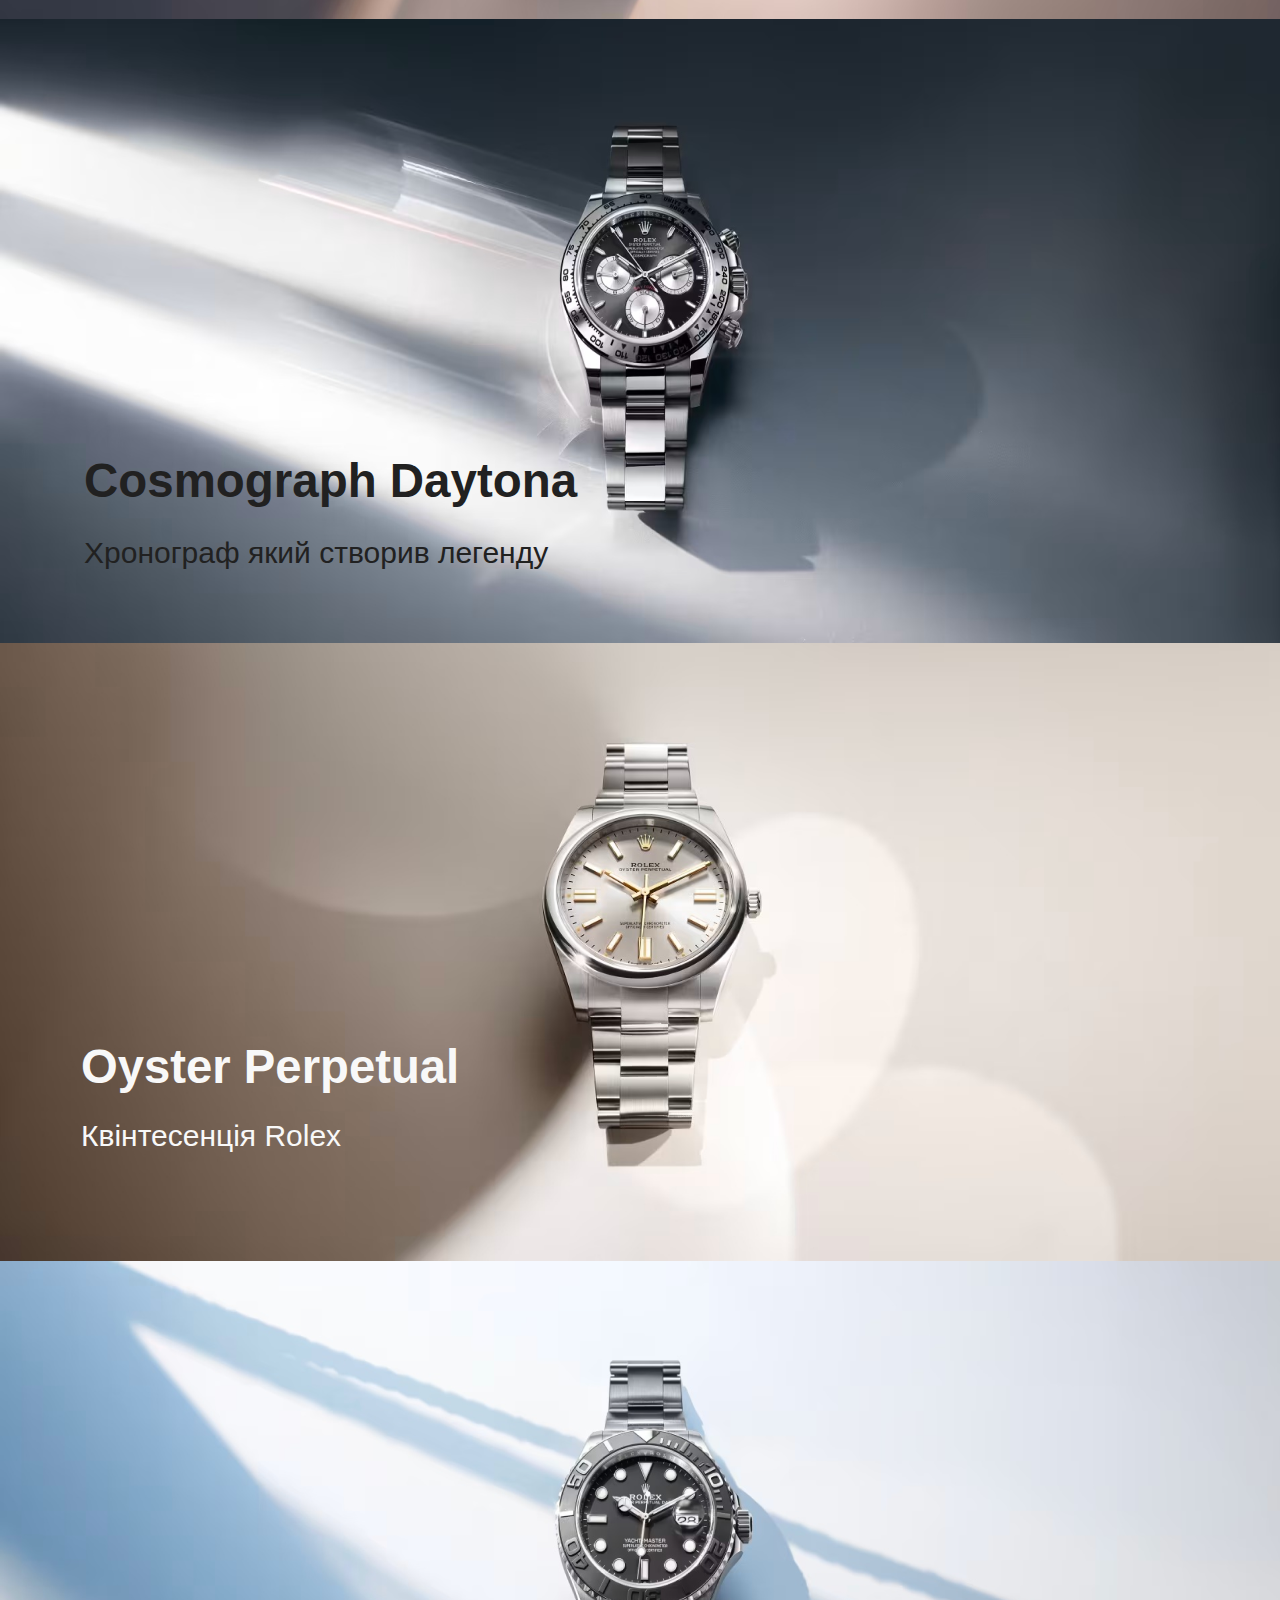
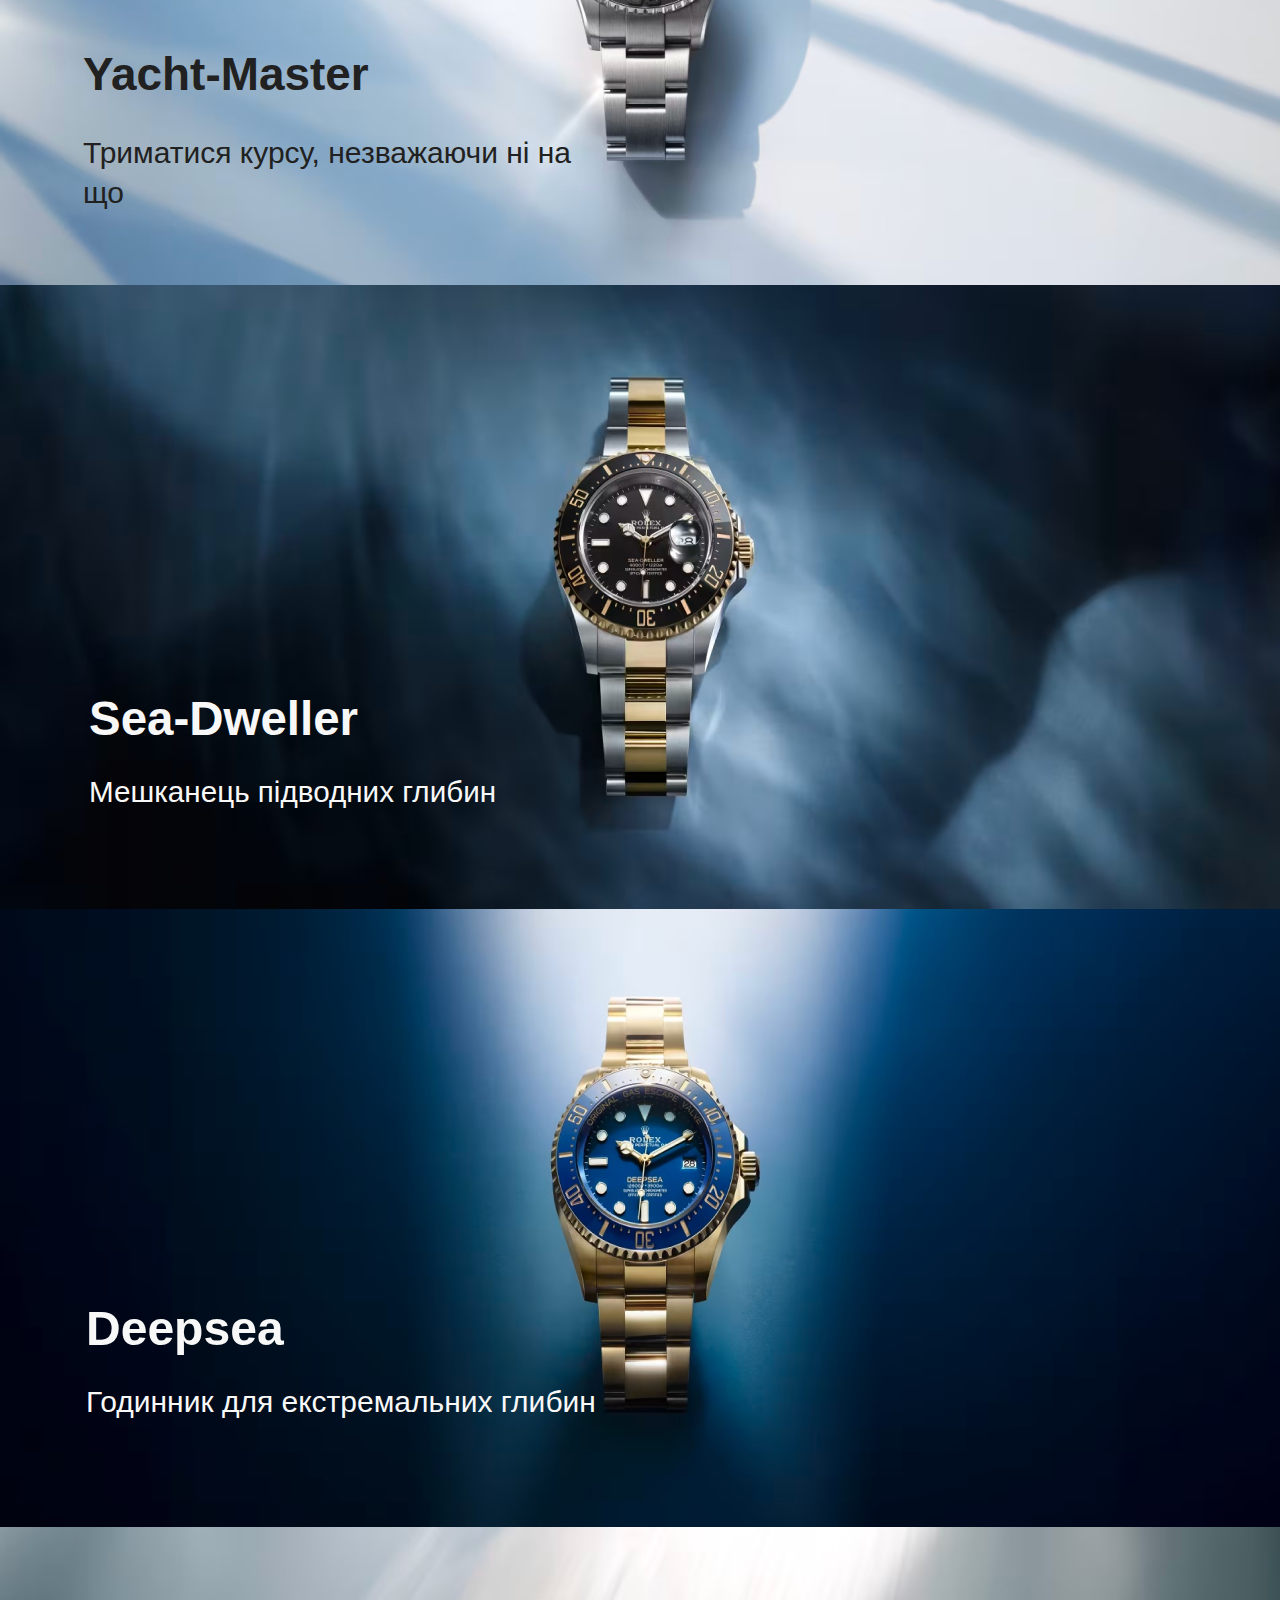
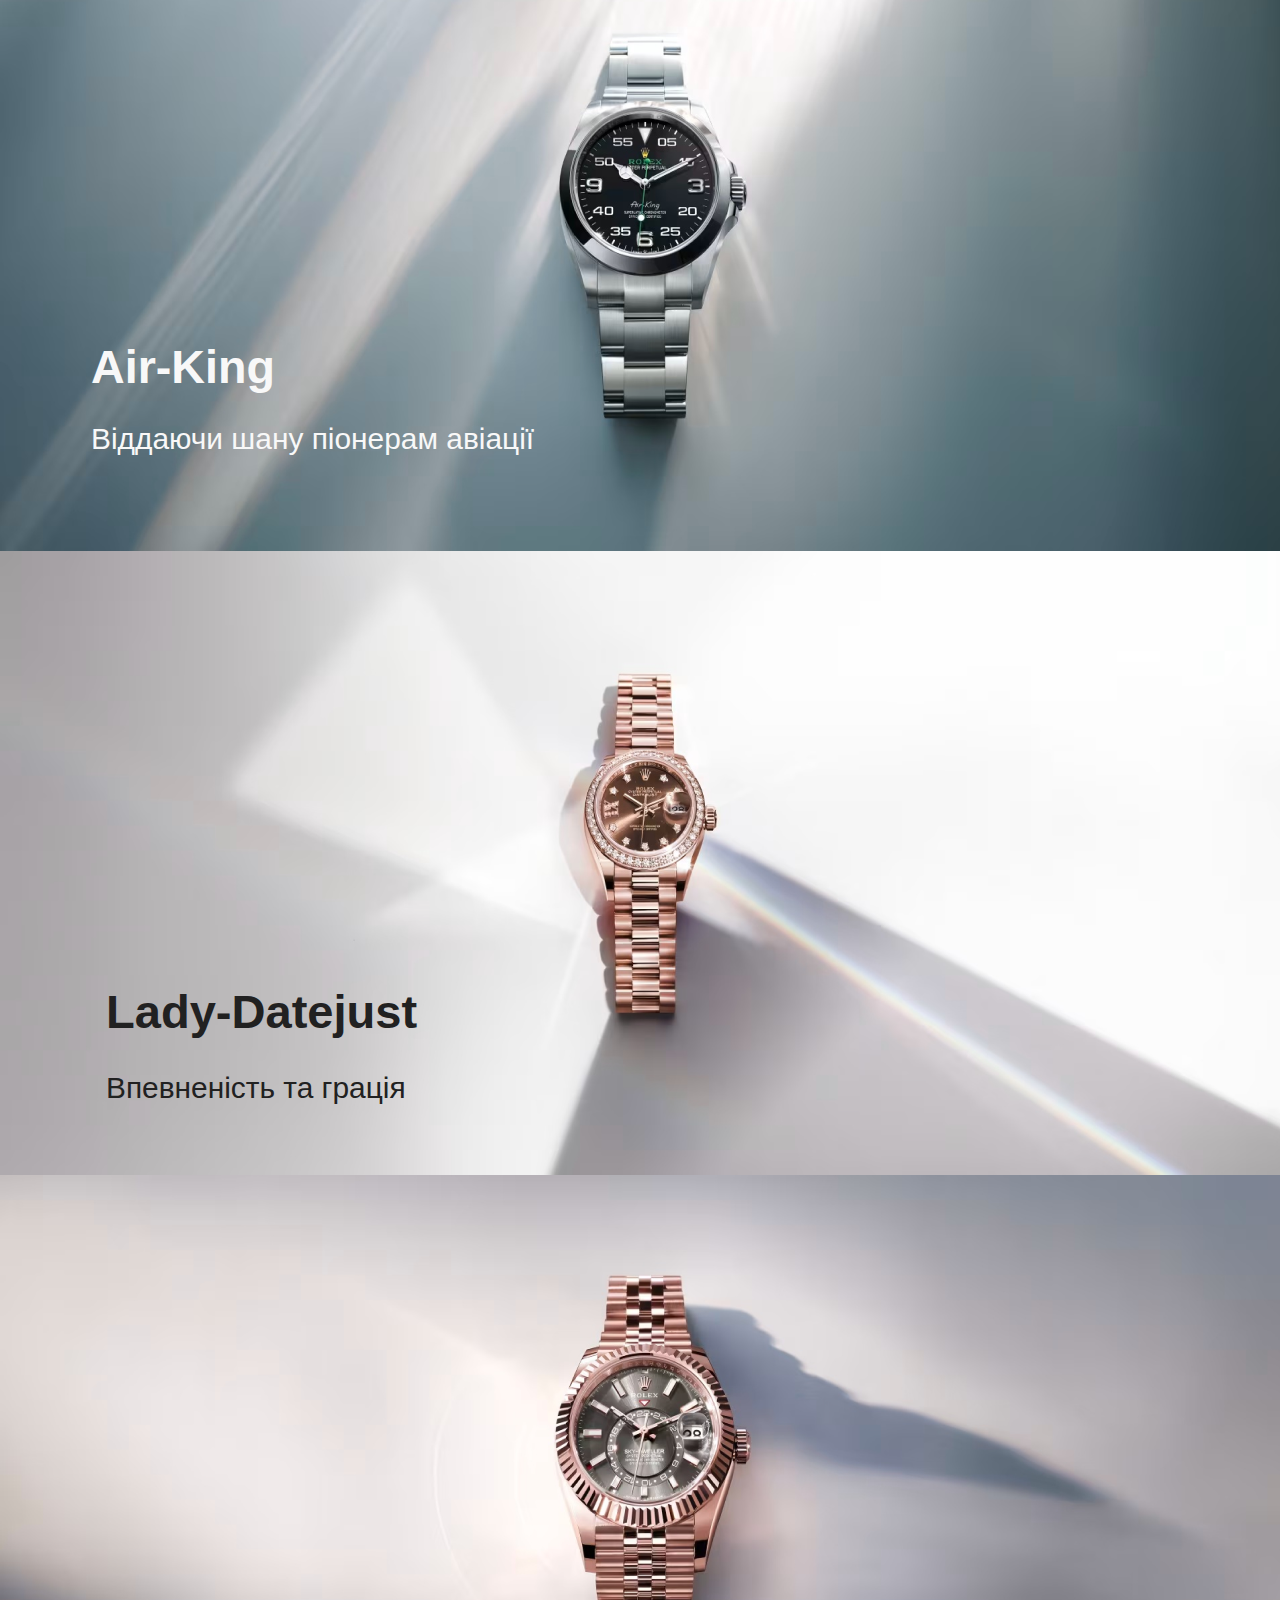
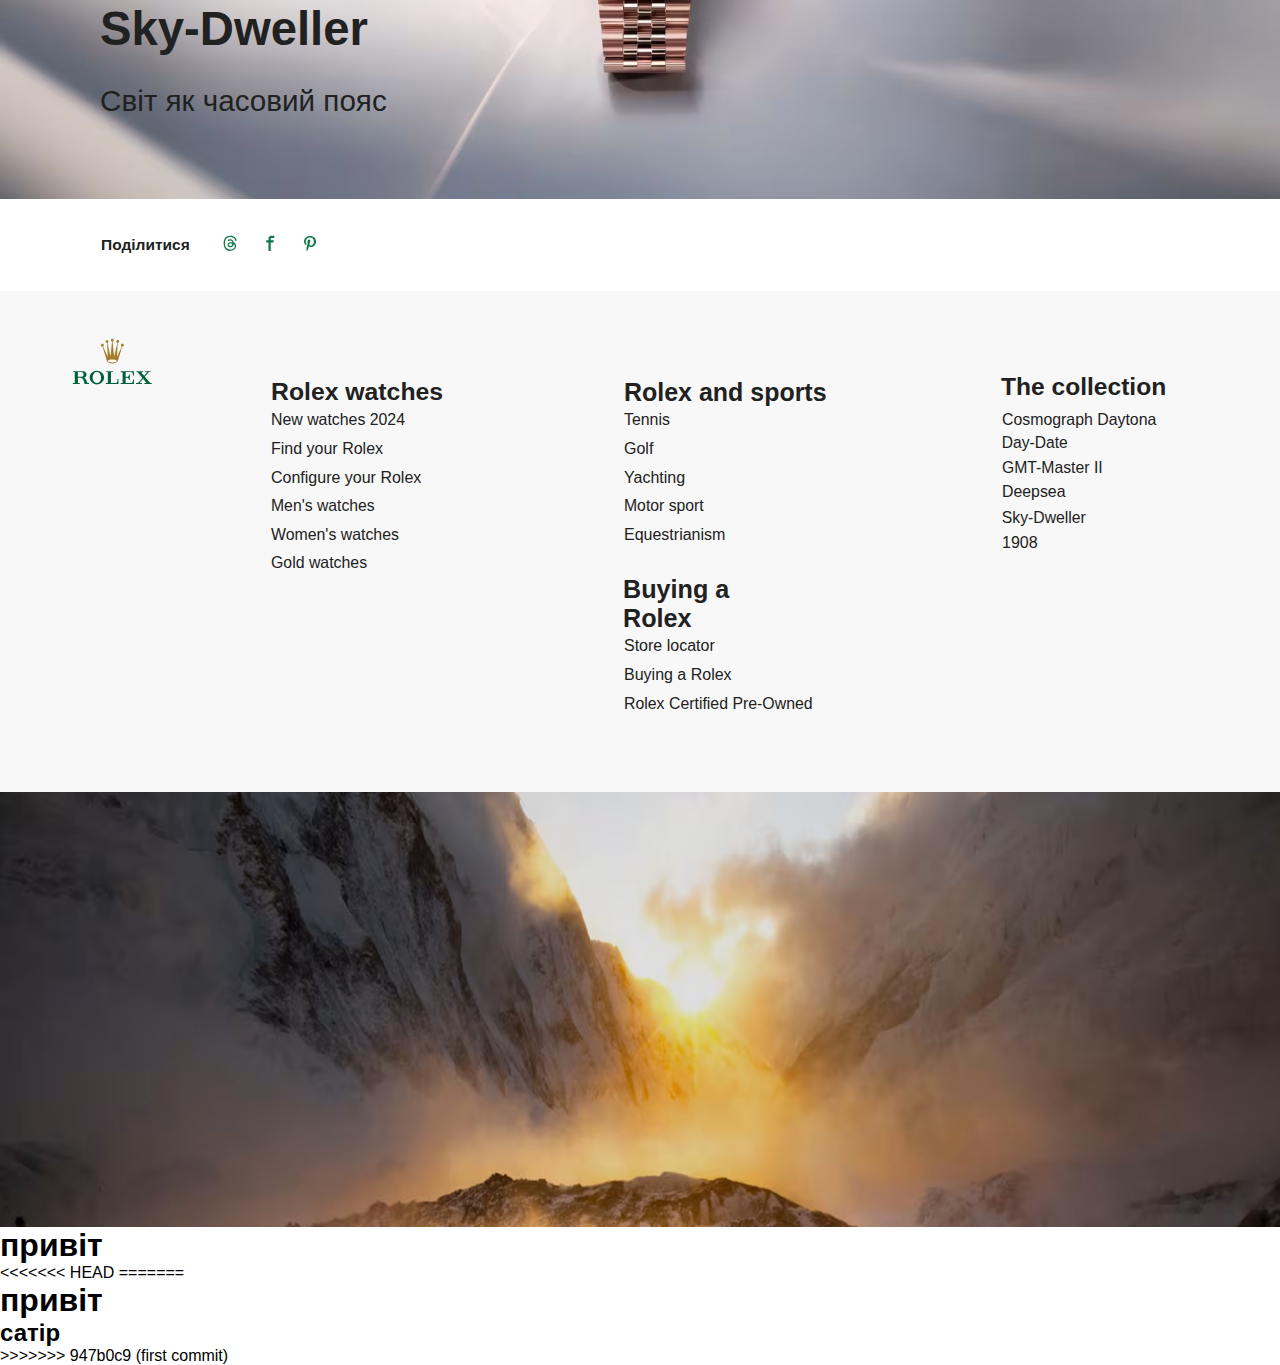
==== commit a15a319a: "change file" ====
--- a/index.html
+++ b/index.html
@@ -54,8 +54,8 @@
    </div>
   </nav>
   <div class="content">
-    <h2 class="animated-text">Цей текст з'являється при прокручуванні!</h2>
-</div>
+    <h2 class="animated-text"></h2>
+
   <div class="mac-book-air-1">
     <div class="background">
       <div class="list-item-button">
@@ -374,6 +374,7 @@
     </div>
   </div> 
   <h1>привіт</h1>
+</div>
   
 </body>
 <<<<<<< HEAD
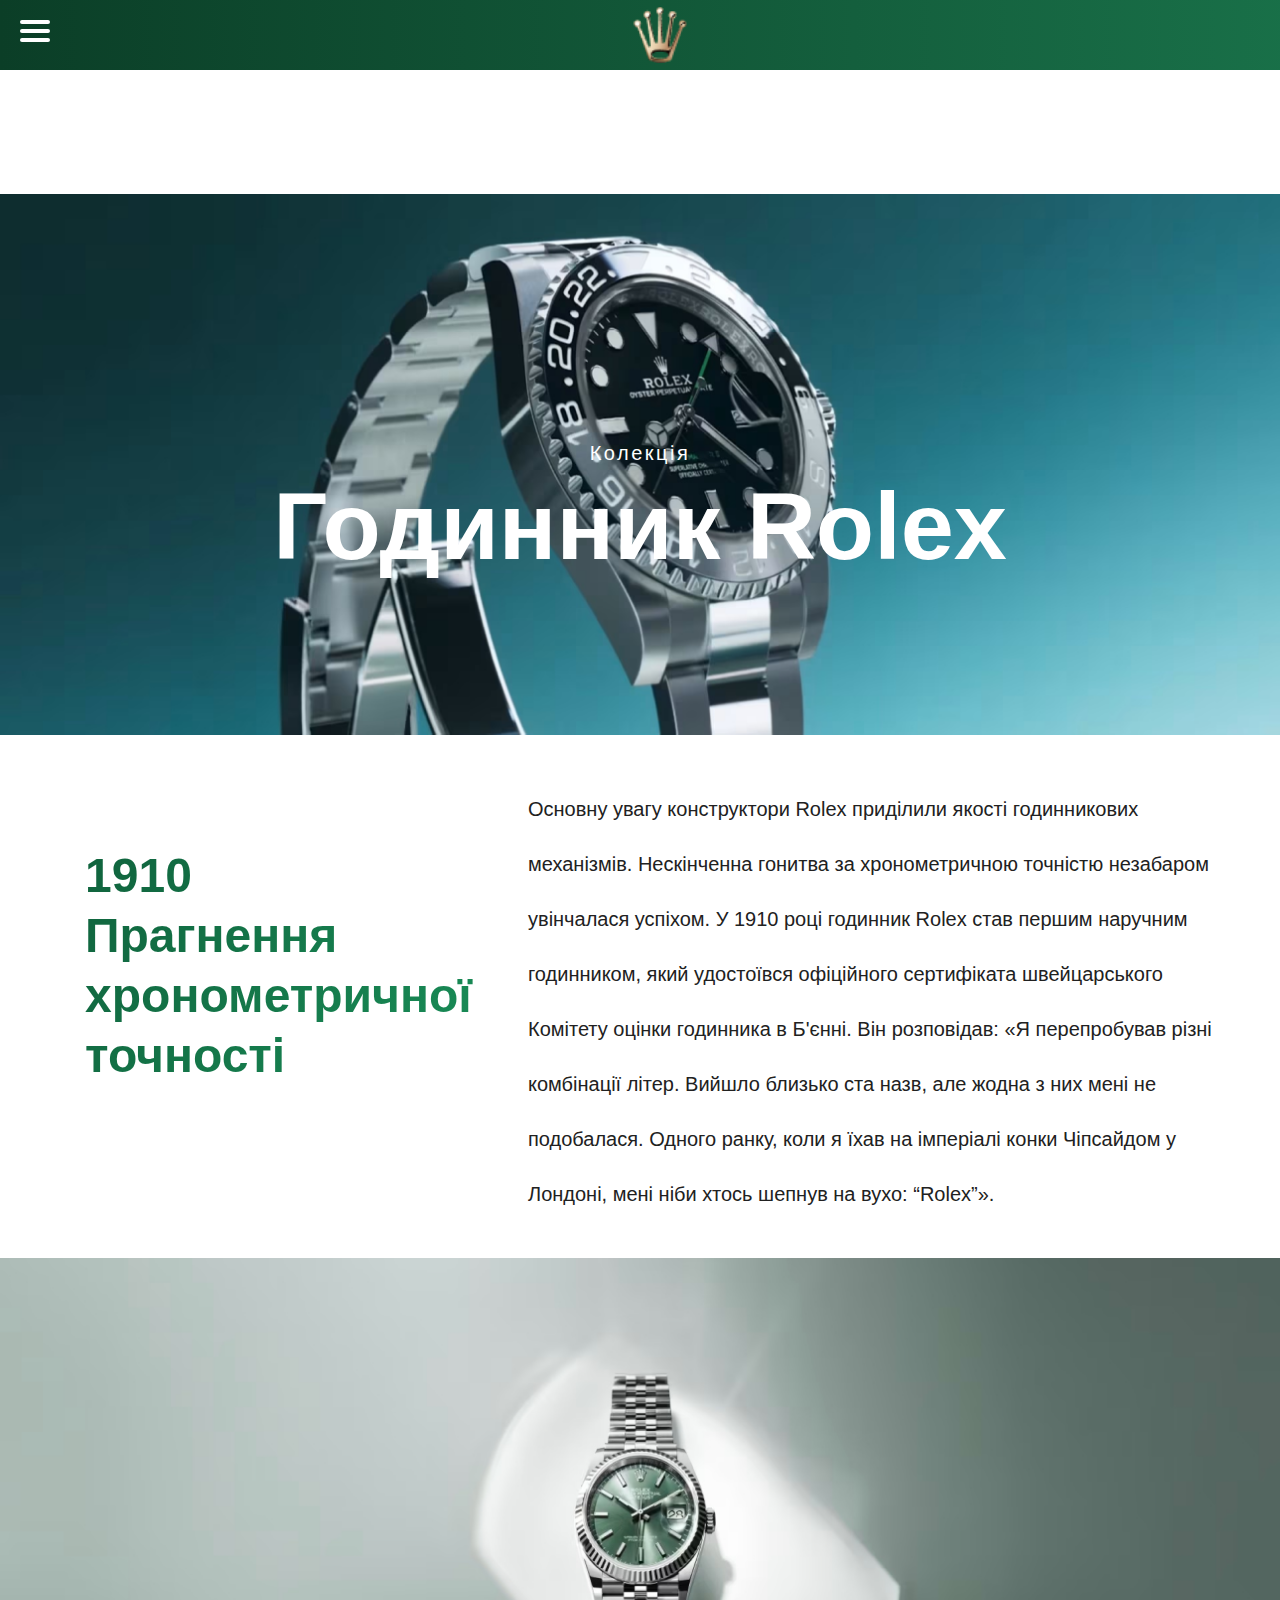
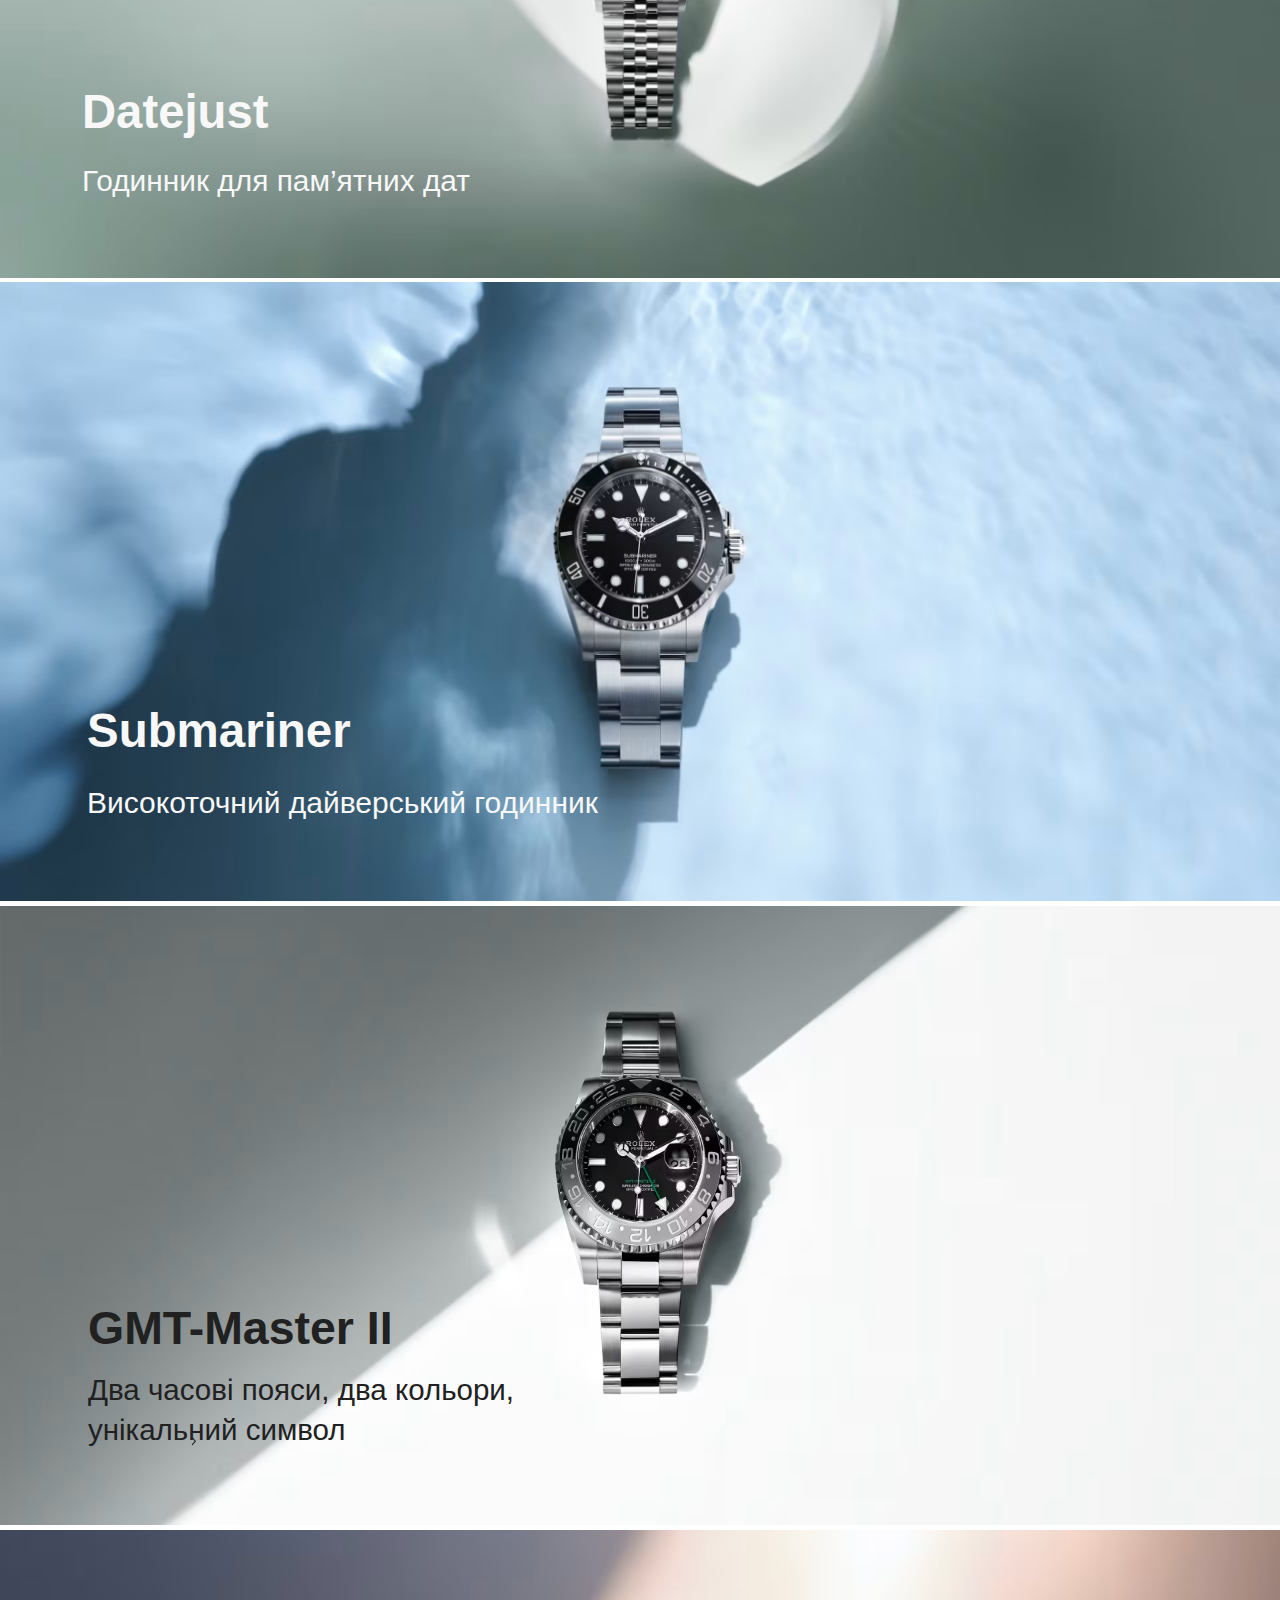
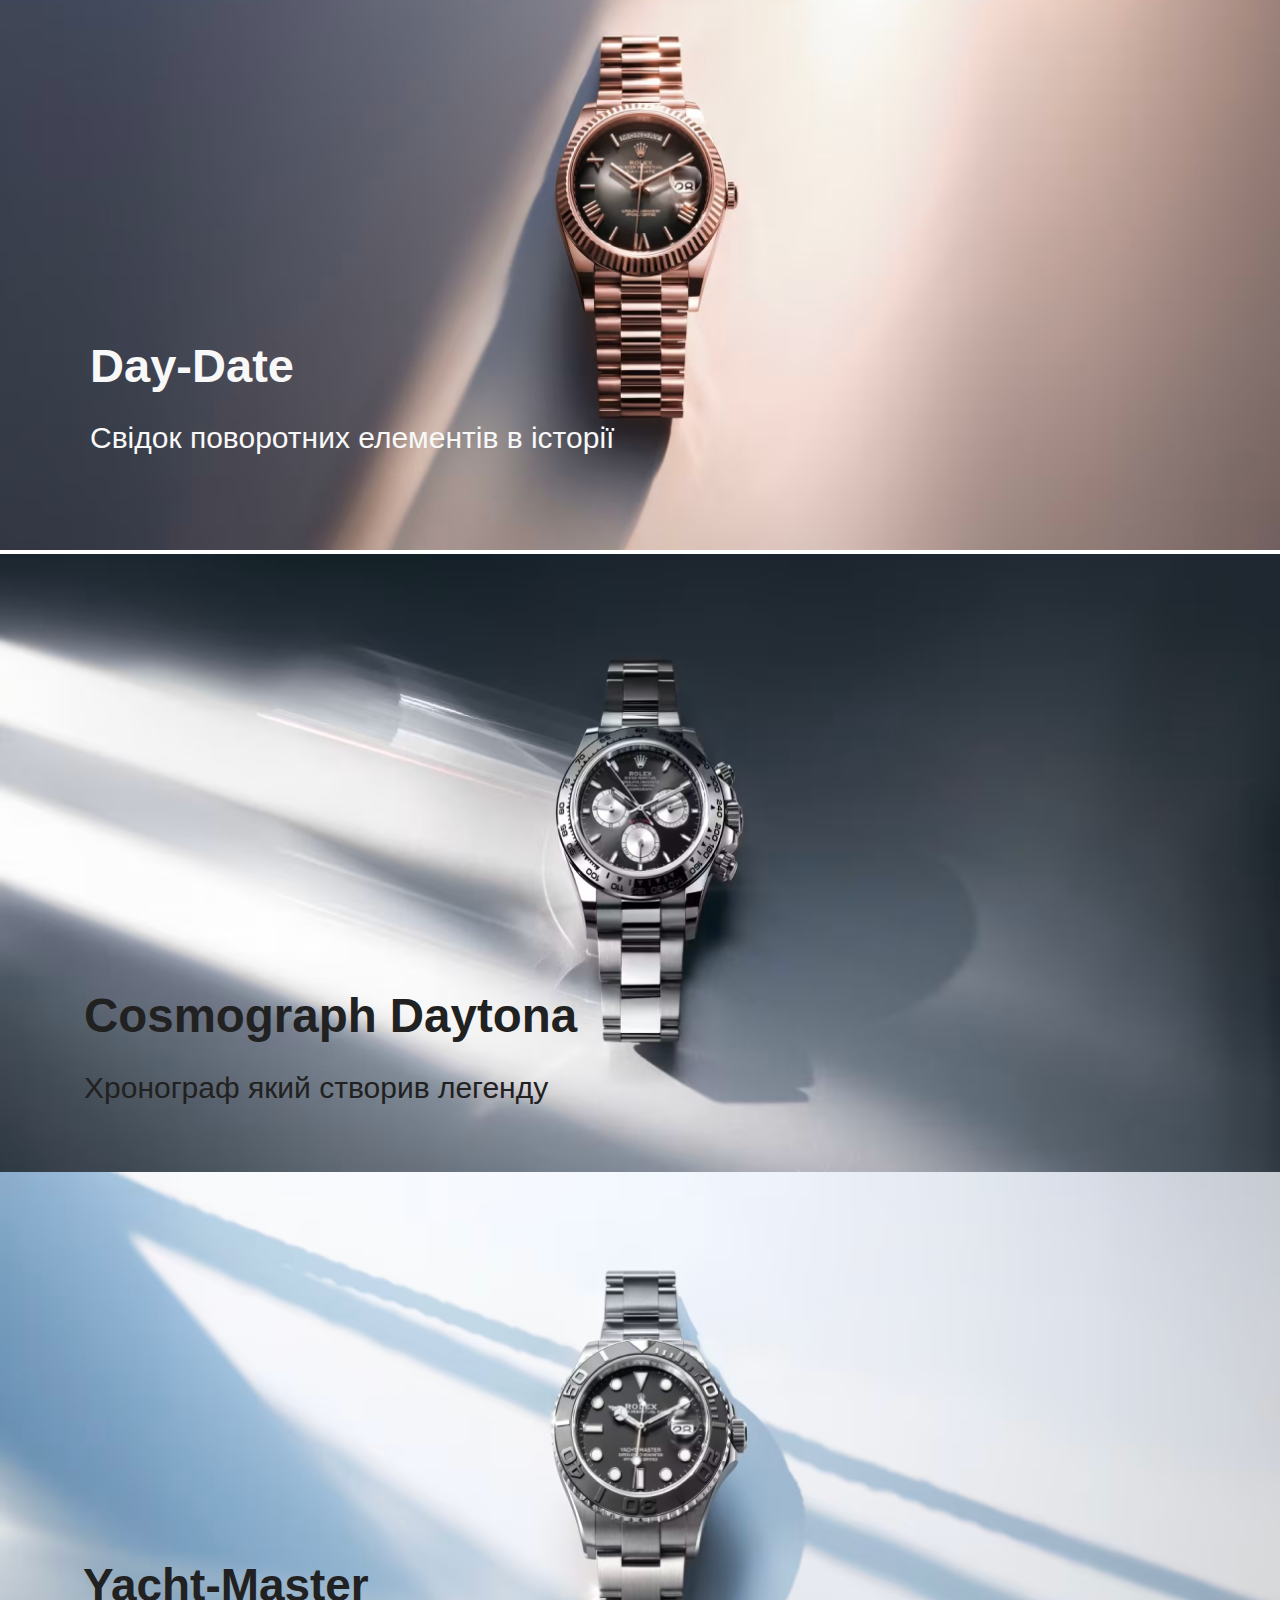
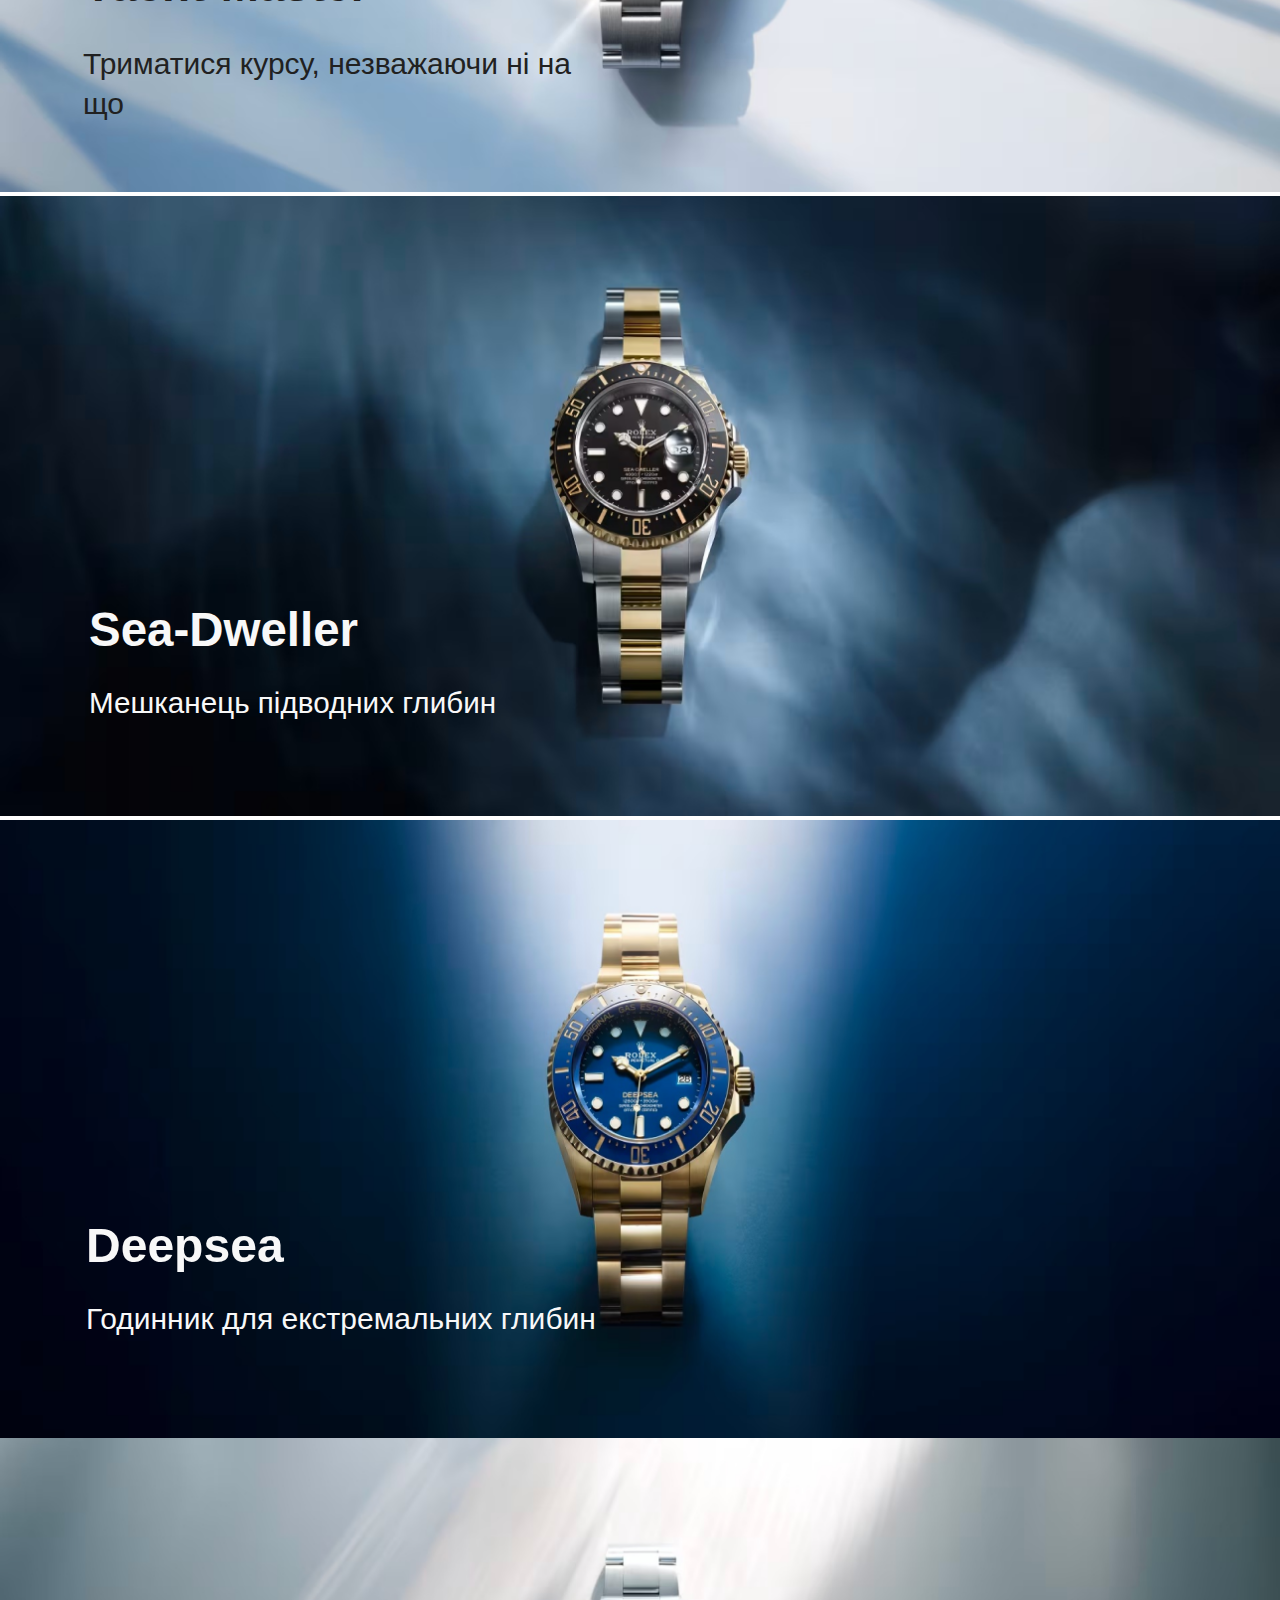
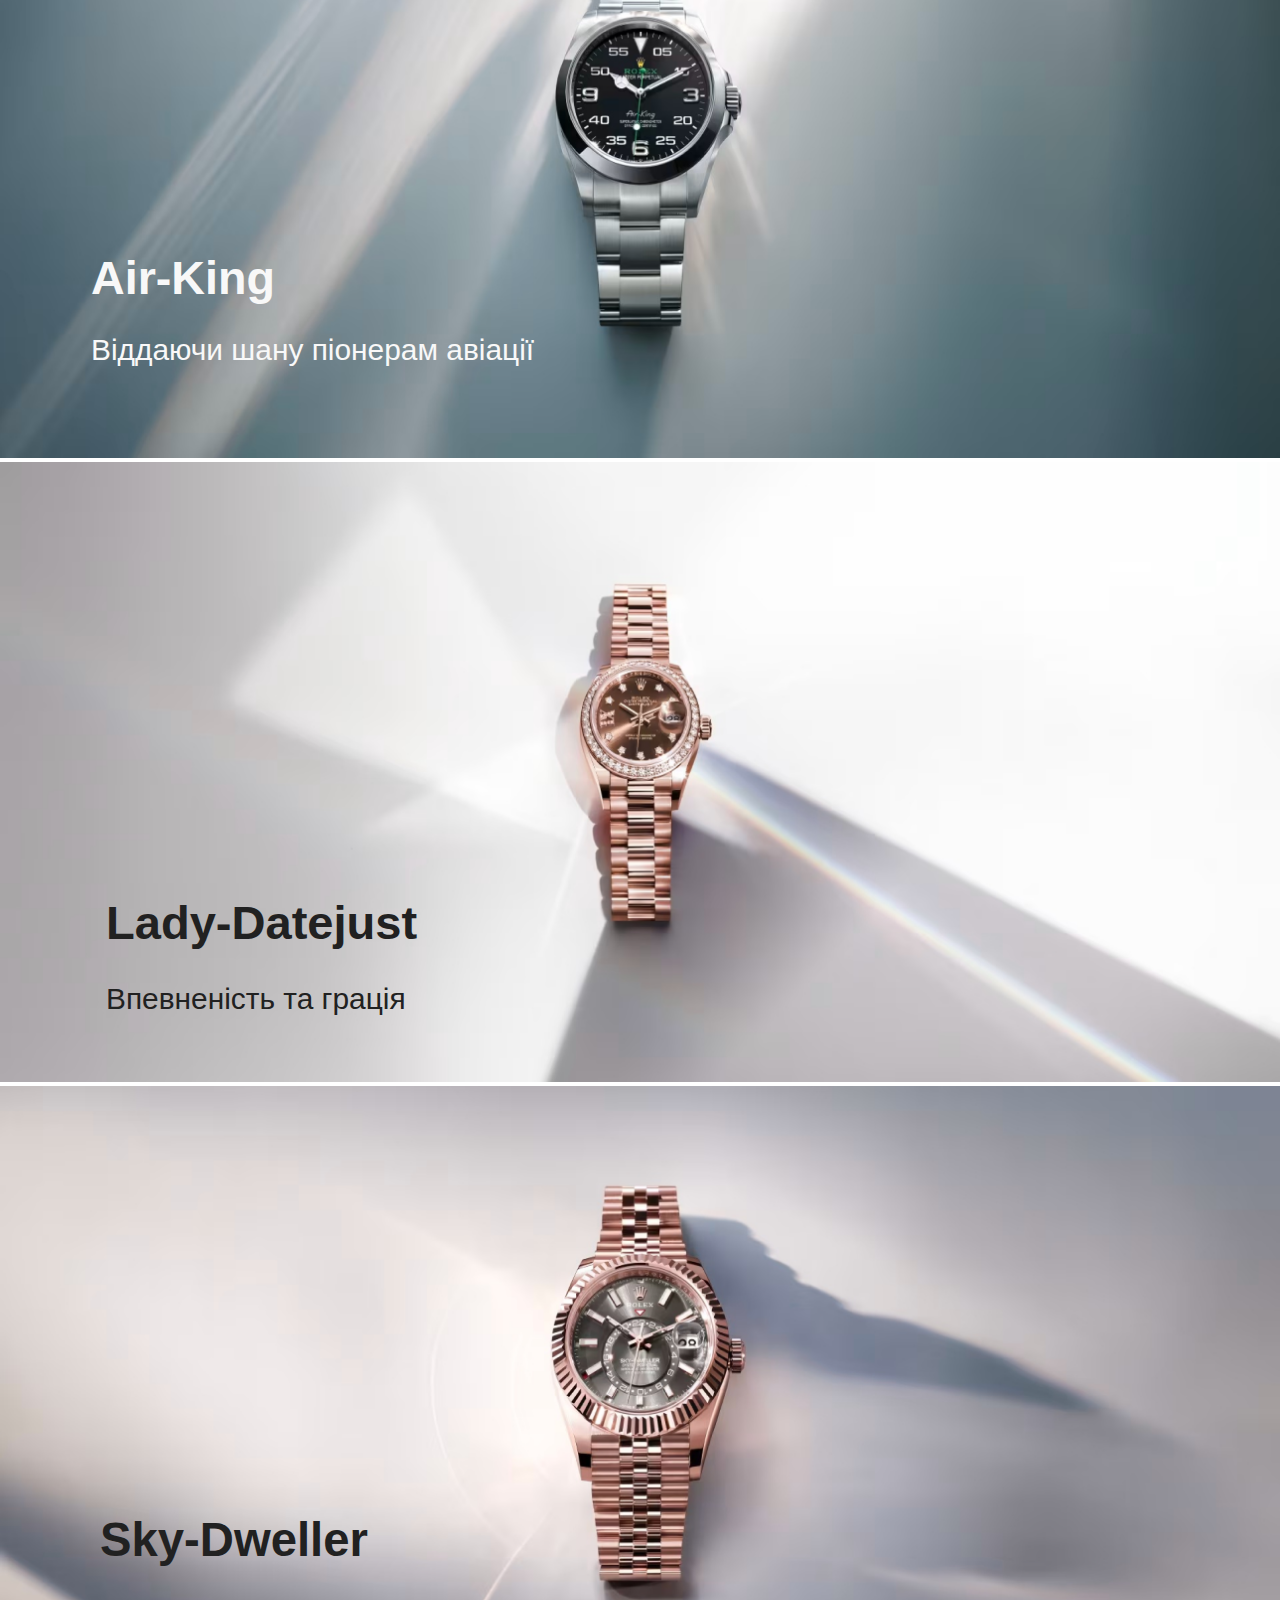
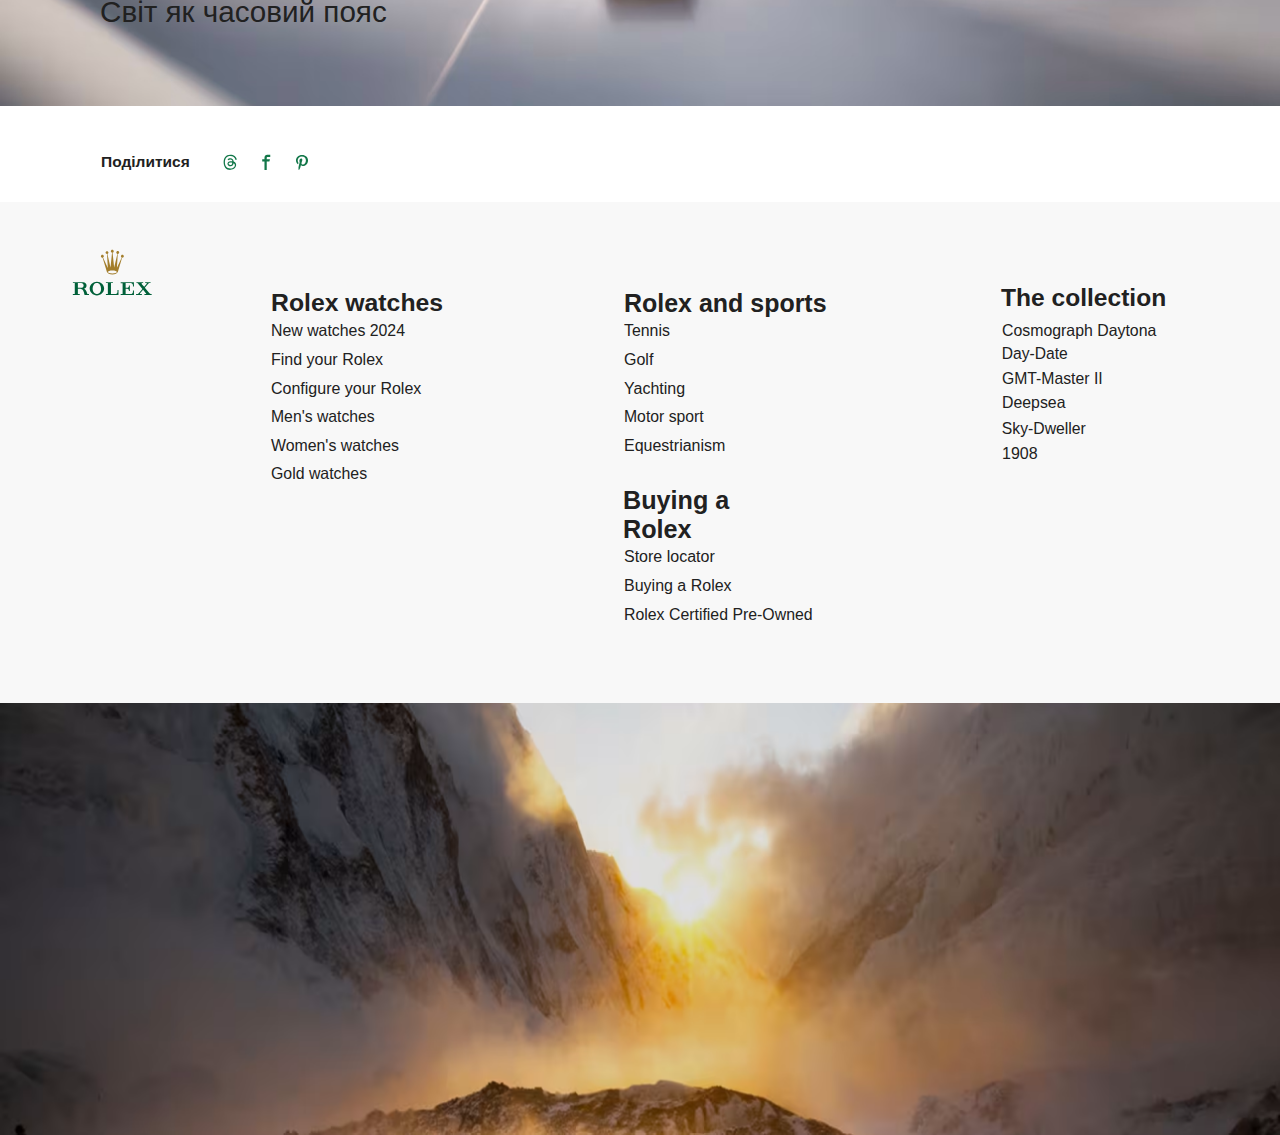
==== commit aa8fc389: "Add files via upload" ====
--- a/index.html
+++ b/index.html
@@ -1,387 +1,221 @@
 <!DOCTYPE html>
 <html lang="en">
+
 <head>
-  <meta charset="UTF-8">
-  <meta http-equiv="X-UA-Compatible" content="IE=edge">
-  <meta name="viewport" content="width=device-width, initial-scale=1.0">
-  <link rel="stylesheet" href="./vars.css">
-  <link rel="stylesheet" href="./styles.css">
-  <script src="script.js"></script>
-  
-  
-  <style>
-   a,
-   button,
-   input,
-   select,
-   h1,
-   h2,
-   h3,
-   h4,
-   h5,
-   * {
-       box-sizing: border-box;
-       margin: 0;
-       padding: 0;
-       border: none;
-       text-decoration: none;
-       background: none;
-   
-       -webkit-font-smoothing: antialiased;
-   }
-   
-   menu, ol, ul {
-       list-style-type: none;
-       margin: 0;
-       padding: 0;
-   }
-   </style>
-  <title>Document</title>
+    <meta charset="UTF-8">
+    <meta name="viewport" content="width=device-width, initial-scale=1.0">
+    <link rel="stylesheet" href="styles.css">
+    <title>Rolex</title>
 </head>
+
 <body>
-  <nav role="navigation">
-    <div id="menuToggle">
-      <input type="checkbox" />
-        <span></span>
-        <span></span>
-        <span></span>
-    <ul id="menu">
-      <li><a href="#">Home</a></li>
-      <li><a href="#">About</a></li>
-      <li><a href="#">Info</a></li>
-      <li><a href="#">Contact</a></li>
-    </ul>
-   </div>
-  </nav>
-  <div class="content">
-    <h2 class="animated-text"></h2>
-
-  <div class="mac-book-air-1">
-    <div class="background">
-      <div class="list-item-button">
-        <div class="div2">Меню</div>
-        <img class="svg" src="img/svg0.svg" />
-      </div>
-      <div class="figure-link-go-to-home-page">
-        <div class="svg2">
-          <img class="vector2" src="img/vector1.svg" />
-          <img class="vector3" src="img/vector2.svg" />
-          <img class="vector4" src="img/vector3.svg" />
-          <img class="vector5" src="img/vector4.svg" />
-          <img class="vector6" src="img/vector5.svg" />
-          <img class="vector7" src="img/vector6.svg" />
-          <img class="vector8" src="img/vector7.svg" />
-          <img class="vector9" src="img/vector8.svg" />
-          <img class="vector10" src="img/vector9.svg" />
-          <img class="group2" src="img/group1.svg" />
-          <img class="vector11" src="img/vector10.svg" />
-          <img class="vector12" src="img/vector11.svg" />
-          <img class="vector13" src="img/vector12.svg" />
-        </div>
-      </div>
-      <div class="search-container">
-        <input type="text" id="search-input" placeholder="Введіть запит...">
-        <button id="search-button" onclick="searchWeb()">🔍 Пошук</button>
-        <p id="search-result"></p>
-    </div>
-      <div class="item-link20">
-        <div class="div4">Локація</div>
-        <img class="vector14" src="img/vector13.svg" />
-      </div>
-      <div class="item-link21">
-        <div class="div5">Улюблені</div>
-        <img class="img4" src="img/img3.svg" />
-      </div>
-    </div>
-    <img
-      class="figure-picture-rolex-com-footer-rolex-org-push-cc-69-1587746"
-      src="img/figure-picture-rolex-com-footer-rolex-org-push-cc-69-15877460.png"
-    />
+    <header>
+        <div class="burger-menu" id="burger-menu">
+            <span></span>
+            <span></span>
+            <span></span>
+          </div>
+          <img class="logo" src="logo.png" />
+          <div class="menu-overlay" id="menu-overlay">
+            <nav class="nav-menu">
+              <ul>
+                <li><a href="#">Головна</a></li>
+                <li><a href="#">Про нас</a></li>
+                <li><a href="#">Послуги</a></li>
+                <li><a href="#">Контакти</a></li>
+              </ul>
+            </nav>
+          </div>
+    </header>
+          
+    
+    
+    <script src="script.js"></script>
+    <div class="history">
+        <img class="historyp" src="img/picture-rolex-watches-collection-hub-cover-autoplay-posterframe0.png" />
+        <div class="historyt1">Колекція</div>
+        <div class="historyt2">Годинник Rolex</div>
+    </div>
+    <div class="text">
+        <div class="textsmall">
+            1910
+            <br />
+            Прагнення хронометричної точності
+        </div>
+        <div class="textbig">
+            Основну увагу конструктори Rolex приділили якості годинникових механізмів.
+            Нескінченна гонитва за хронометричною точністю незабаром увінчалася
+            успіхом. У 1910 році годинник Rolex став першим наручним годинником, який
+            удостоївся офіційного сертифіката швейцарського Комітету оцінки годинника
+            в Б&#039;єнні. Він розповідав: «Я перепробував різні комбінації літер.
+            Вийшло близько ста назв, але жодна з них мені не подобалася. Одного ранку,
+            коли я їхав на імперіалі конки Чіпсайдом у Лондоні, мені ніби хтось шепнув
+            на вухо: “Rolex”».
+        </div>
+    </div>
+    <div class="datejust">
+        <img class="datejustp"
+            src="img/figure-picture-collection-rolex-watches-datejust-m-126234-0051-10161-rsa-datejust-31-m-278274-0018-carrousel-240.png" />
+        <div class="datejust1">Datejust</div>
+        <div class="datejust2">Годинник для пам’ятних дат</div>
+    </div>
+    <div class="submariner">
+        <img class="submarinerp"
+            src="img/figure-picture-collection-rolex-watches-submariner-m-124060-0001-10156-rsa-submariner-41-m-124060-0001-carrousel-240.png" />
+        <div class="submariner1">Submariner</div>
+        <div class="submariner2">Високоточний дайверський годинник</div>
+    </div>
+    <div class="gmt-master-ii">
+        <img class="gmt-master-iip"
+            src="img/figure-picture-collection-rolex-watches-gmt-master-ii-m-126710-grnr-0004-10149-rsa-topolino-oyster-carrousel-240.svg" />
+        <div class="gmt-master-ii1">GMT-Master II</div>
+        <div class="gmt-master-ii2">Два часові пояси, два кольори, унікальний символ</div>
+    </div>
+    <div class="day-date">
+        <img class="day-datep"
+            src="img/figure-picture-collection-rolex-watches-day-date-m-228235-0055-10150-rsa-cad-24-everose-carrousel-240.png" />
+        <div class="day-date1">Day-Date</div>
+        <div class="day-date2">Свідок поворотних елементів в історії</div>
+    </div>
+    <div class="cosmograph-daytona">
+        <img class="cosmograph-daytonap"
+            src="img/figure-picture-collection-rolex-watches-cosmograph-daytona-m-126509-0001-10168-rsa-daytona-40-m-126509-0001-carrousel-240.png" />
+        <div class="cosmograph-daytona1">Cosmograph Daytona</div>
+        <div class="cosmograph-daytona2">Хронограф який створив легенду</div>
+    </div>
+    <div class="yacht-master">
+        <img class="yacht-masterp"
+            src="img/figure-picture-collection-rolex-watches-yacht-master-m-226627-0001-10154-rsa-yachtmaster-42-m-226627-0001-carrousel-240.png" />
+        <div class="yacht-master1">Yacht-Master</div>
+        <div class="yacht-master2">Триматися курсу, незважаючи ні на що</div>
+    </div>
+    <div class="sea-dweller">
+        <img class="sea-dwellerp"
+            src="img/figure-picture-collection-rolex-watches-sea-dweller-10158-rsa-seadweller-43-m-126603-0001-carrousel-240.png" />
+        <div class="sea-dweller1">Sea-Dweller</div>
+        <div class="sea-dweller2">Мешканець підводних глибин</div>
+    </div>
+    <div class="deepsea">
+        <img class="deepseap"
+            src="img/figure-picture-collection-rolex-watches-deepsea-m-136668-lb-0001-10153-rsa-caraibes-44-carrousel-24-ab0.png" />
+        <div class="deepsea1">Deepsea</div>
+        <div class="deepsea2">Годинник для екстремальних глибин</div>
+    </div>
+    <div class="air-king">
+        <img class="air-kingp"
+            src="img/figure-picture-collection-rolex-watches-air-king-m-126900-0001-10155-rsa-airking-40-m-126900-0001-carrousel-240.png" />
+        <div class="air-king1">Air-King</div>
+        <div class="air-king2">Віддаючи шану піонерам авіації</div>
+    </div>
+    <div class="lady-datejust">
+        <img class="lady-datejustp"
+            src="img/figure-picture-collection-rolex-watches-lady-datejust-m-279135-rbr-0001-10160-rsa-ladydatejust-28-m-279135-rbr-0001-carrousel-240.png" />
+        <div class="lady-datejust1">Lady-Datejust</div>
+        <div class="lady-datejust2">Впевненість та грація</div>
+    </div>
+    <div class="sky-dweller">
+        <img class="sky-dwellerp"
+            src="img/figure-picture-collection-rolex-watches-sky-dweller-m-336935-0008-10152-rsa-cap-everose-42-carrousel-24-19-02-20240.png" />
+        <div class="sky-dweller1">Sky-Dweller</div>
+        <div class="sky-dweller2">Світ як часовий пояс</div>
+    </div>
+    <div class="futer-1">
+        <div class="share">Поділитися</div>
+        <div class="program">
+            <img class="pinterest" src="img/img0.svg" />
+            <img class="facebook" src="img/img1.svg" />
+            <img class="threads" src="img/img2.svg" />
+        </div>
+    </div>
     <div class="futer-2">
-      <div class="section-svg">
-        <img class="vector" src="img/vector0.svg" />
-        <img class="group" src="img/group0.svg" />
-      </div>
-      <div class="nav-list">
-        <div class="item">
-          <div class="link">
-            <div class="rolex-watches">Rolex watches</div>
-          </div>
-          <div class="list">
-            <div class="item-link">
-              <div class="new-watches-2024">New watches 2024</div>
-            </div>
-            <div class="item-link2">
-              <div class="find-your-rolex">Find your Rolex</div>
-            </div>
-            <div class="item-link3">
-              <div class="configure-your-rolex">Configure your Rolex</div>
-            </div>
-            <div class="item-link4">
-              <div class="men-s-watches">Men&#039;s watches</div>
-            </div>
-            <div class="item-link5">
-              <div class="women-s-watches">Women&#039;s watches</div>
-            </div>
-            <div class="item-link6">
-              <div class="gold-watches">Gold watches</div>
-            </div>
-          </div>
-        </div>
-        <div class="item2">
-          <div class="link2">
-            <div class="the-collection">The collection</div>
-          </div>
-          <div class="list2">
-            <div class="item-link7">
-              <div class="cosmograph-daytona">Cosmograph Daytona</div>
-            </div>
-            <div class="item-link8">
-              <div class="day-date">Day-Date</div>
-            </div>
-            <div class="item-link9">
-              <div class="sky-dweller">Sky-Dweller</div>
-            </div>
-            <div class="gmt-master-ii">GMT-Master II</div>
-            <div class="item-link10"></div>
-            <div class="deepsea">Deepsea</div>
-            <div class="item-link11"></div>
-            <div class="_1908">1908</div>
-          </div>
-        </div>
-        <div class="item3">
-          <div class="link">
-            <div class="rolex-and-sports">Rolex and sports</div>
-          </div>
-          <div class="list3">
-            <div class="item-link12">
-              <div class="tennis">Tennis</div>
-            </div>
-            <div class="item-link13">
-              <div class="golf">Golf</div>
-            </div>
-            <div class="item-link14">
-              <div class="yachting">Yachting</div>
-            </div>
-            <div class="item-link15">
-              <div class="motor-sport">Motor sport</div>
-            </div>
-            <div class="item-link16">
-              <div class="equestrianism">Equestrianism</div>
-            </div>
-          </div>
-        </div>
-        <div class="item4">
-          <div class="list4">
-            <div class="item-link17">
-              <div class="store-locator">Store locator</div>
-            </div>
-            <div class="item-link18">
-              <div class="buying-a-rolex">Buying a Rolex</div>
-            </div>
-            <div class="item-link19">
-              <div class="rolex-certified-pre-owned">
-                Rolex Certified Pre-Owned
-              </div>
-            </div>
-          </div>
-        </div>
-        <div class="link3">
-          <div class="buying-a-rolex2">Buying a Rolex</div>
-        </div>
-      </div>
-    </div>
-    <div class="futer-1">
-      <div class="div">Поділитися</div>
-      <div class="list5">
-        <div class="item-link-share-this-page-via-threads-open-in-popin">
-          <img class="img" src="img/img0.svg" />
-        </div>
-        <div class="item-link-share-this-page-via-facebook-open-in-popin">
-          <img class="img2" src="img/img1.svg" />
-        </div>
-        <div class="item-link-share-this-page-via-pinterest-open-in-popin"></div>
-        <img class="img3" src="img/img2.svg" />
-      </div>
-    </div>
-    
-      
-    <div class="section">
-      <div class="heading-2-explore-the-rolex-collection">
-        1910
-        <br />
-        Прагнення хронометричної точності
-      </div>
-      <div class="text"></div>
-      <div class="rolex-1910-rolex-rolex">
-        Основну увагу конструктори Rolex приділили якості годинникових механізмів.
-        Нескінченна гонитва за хронометричною точністю незабаром увінчалася
-        успіхом. У 1910 році годинник Rolex став першим наручним годинником, який
-        удостоївся офіційного сертифіката швейцарського Комітету оцінки годинника
-        в Б&#039;єнні. Він розповідав: «Я перепробував різні комбінації літер.
-        Вийшло близько ста назв, але жодна з них мені не подобалася. Одного ранку,
-        коли я їхав на імперіалі конки Чіпсайдом у Лондоні, мені ніби хтось шепнув
-        на вухо: “Rolex”».
-      </div>
-    </div>
-    <div class="item-12">
-      <img
-        class="figure-picture-collection-rolex-watches-sky-dweller-m-336935-0008-10152-rsa-cap-everose-42-carrousel-24-19-02-2024"
-        src="img/figure-picture-collection-rolex-watches-sky-dweller-m-336935-0008-10152-rsa-cap-everose-42-carrousel-24-19-02-20240.png"
-      />
-      <div class="heading-2-sky-dweller">Sky-Dweller</div>
-      <div class="div6">Світ як часовий пояс</div>
-      <div class="link-discover-sky-dweller">
-        <div class="img5"></div>
-        <img class="vector15" src="img/vector14.svg" />
-      </div>
-    </div>
-    <div class="item-11">
-      <img
-        class="figure-picture-collection-rolex-watches-lady-datejust-m-279135-rbr-0001-10160-rsa-ladydatejust-28-m-279135-rbr-0001-carrousel-24"
-        src="img/figure-picture-collection-rolex-watches-lady-datejust-m-279135-rbr-0001-10160-rsa-ladydatejust-28-m-279135-rbr-0001-carrousel-240.png"
-      />
-      <div class="heading-2-lady-datejust">Lady-Datejust</div>
-      <div class="div7">Впевненість та грація</div>
-      <div class="link-discover-lady-datejust">
-        <div class="img5"></div>
-        <img class="vector16" src="img/vector15.svg" />
-      </div>
-    </div>
-    <div class="item-10">
-      <img
-        class="figure-picture-collection-rolex-watches-air-king-m-126900-0001-10155-rsa-airking-40-m-126900-0001-carrousel-24"
-        src="img/figure-picture-collection-rolex-watches-air-king-m-126900-0001-10155-rsa-airking-40-m-126900-0001-carrousel-240.png"
-      />
-      <div class="heading-2-air-king">Air-King</div>
-      <div class="div8">Віддаючи шану піонерам авіації</div>
-      <div class="link-discover-air-king">
-        <div class="img5"></div>
-        <img class="vector17" src="img/vector16.svg" />
-      </div>
-    </div>
-    <div class="item-9">
-      <img
-        class="figure-picture-collection-rolex-watches-deepsea-m-136668-lb-0001-10153-rsa-caraibes-44-carrousel-24-ab"
-        src="img/figure-picture-collection-rolex-watches-deepsea-m-136668-lb-0001-10153-rsa-caraibes-44-carrousel-24-ab0.png"
-      />
-      <div class="heading-2-deepsea">Deepsea</div>
-      <div class="div9">Годинник для екстремальних глибин</div>
-      <div class="link-discover-more">
-        <img class="img6" src="img/img7.svg" />
-      </div>
-    </div>
-    <div class="item-8">
-      <img
-        class="figure-picture-collection-rolex-watches-sea-dweller-10158-rsa-seadweller-43-m-126603-0001-carrousel-24"
-        src="img/figure-picture-collection-rolex-watches-sea-dweller-10158-rsa-seadweller-43-m-126603-0001-carrousel-240.png"
-      />
-      <div class="heading-2-sea-dweller">Sea-Dweller</div>
-      <div class="div10">Мешканець підводних глибин</div>
-      <div class="link-discover-sea-dweller">
-        <img class="img7" src="img/img8.svg" />
-      </div>
-    </div>
-    <div class="item-7">
-      <img
-        class="figure-picture-collection-rolex-watches-yacht-master-m-226627-0001-10154-rsa-yachtmaster-42-m-226627-0001-carrousel-24"
-        src="img/figure-picture-collection-rolex-watches-yacht-master-m-226627-0001-10154-rsa-yachtmaster-42-m-226627-0001-carrousel-240.png"
-      />
-      <div class="heading-2-yacht-master">Yacht-Master</div>
-      <div class="div11">Триматися курсу, незважаючи ні на що</div>
-      <div class="link-discover-yacht-master">
-        <img class="img8" src="img/img9.svg" />
-      </div>
-    </div>
-    <div class="item-6">
-      <div
-        class="figure-picture-collection-rolex-watches-oyster-perpetual-m-124300-0001-10159-rsa-oysterperpetual-41-m-124300-0001-carrousel-24"
-        style="
-          background: url(img/figure-picture-collection-rolex-watches-oyster-perpetual-m-124300-0001-10159-rsa-oysterperpetual-41-m-124300-0001-carrousel-240.png)
-            center;
-          background-size: cover;
-          background-repeat: no-repeat;
-        "
-      >
-        <div class="rolex">Квінтесенція Rolex</div>
-      </div>
-      <div class="heading-2-oyster-perpetual">Oyster Perpetual</div>
-    </div>
-    <div class="item-5">
-      <img
-        class="figure-picture-collection-rolex-watches-cosmograph-daytona-m-126509-0001-10168-rsa-daytona-40-m-126509-0001-carrousel-24"
-        src="img/figure-picture-collection-rolex-watches-cosmograph-daytona-m-126509-0001-10168-rsa-daytona-40-m-126509-0001-carrousel-240.png"
-      />
-      <div class="heading-2-cosmograph-daytona">Cosmograph Daytona</div>
-      <div class="div12">Хронограф який створив легенду</div>
-      <div class="link-discover-cosmograph-daytona">
-        <div class="img5"></div>
-        <img class="vector18" src="img/vector17.svg" />
-      </div>
-    </div>
-    <div class="item-4">
-      <img
-        class="figure-picture-collection-rolex-watches-day-date-m-228235-0055-10150-rsa-cad-24-everose-carrousel-24"
-        src="img/figure-picture-collection-rolex-watches-day-date-m-228235-0055-10150-rsa-cad-24-everose-carrousel-240.png"
-      />
-      <div class="heading-2-day-date">Day-Date</div>
-      <div class="div13">Свідок поворотних елементів в історії</div>
-      <div class="link-discover-day-date">
-        <img class="img9" src="img/img11.svg" />
-      </div>
-    </div>
-    <div class="item-3">
-      <img
-        class="figure-picture-collection-rolex-watches-gmt-master-ii-m-126710-grnr-0004-10149-rsa-topolino-oyster-carrousel-24"
-        src="img/figure-picture-collection-rolex-watches-gmt-master-ii-m-126710-grnr-0004-10149-rsa-topolino-oyster-carrousel-240.svg"
-      />
-      <div class="heading-2-gmt-master-ii">GMT-Master II</div>
-      <div class="div14">Два часові пояси, два кольори, унікальний символ</div>
-      <div class="link-discover-gmt-master-ii">
-        <div class="img10"></div>
-      </div>
-    </div>
-    <div class="item-2">
-      <img
-        class="figure-picture-collection-rolex-watches-submariner-m-124060-0001-10156-rsa-submariner-41-m-124060-0001-carrousel-24"
-        src="img/figure-picture-collection-rolex-watches-submariner-m-124060-0001-10156-rsa-submariner-41-m-124060-0001-carrousel-240.png"
-      />
-      <div class="heading-2-submariner">Submariner</div>
-      <div class="div15">Високоточний дайверський годинник</div>
-      <div class="link-discover-submariner">
-        <div class="img5"></div>
-        <img class="vector19" src="img/vector18.svg" />
-      </div>
-    </div>
-    <div class="item-1">
-      <img
-        class="figure-picture-collection-rolex-watches-datejust-m-126234-0051-10161-rsa-datejust-31-m-278274-0018-carrousel-24"
-        src="img/figure-picture-collection-rolex-watches-datejust-m-126234-0051-10161-rsa-datejust-31-m-278274-0018-carrousel-240.png"
-      />
-      <div class="heading-2-datejust">Datejust</div>
-      <div class="div16">Годинник для пам’ятних дат</div>
-    </div>
-    <div class="header">
-      <img
-        class="picture-rolex-watches-collection-hub-cover-autoplay-posterframe"
-        src="img/picture-rolex-watches-collection-hub-cover-autoplay-posterframe0.png"
-      />
-      <div class="watches">
-        <div class="div17">Колекція</div>
-        <div id="message-container" style="display: none; background-color: #f8d7da; color: #721c24; padding: 10px; margin-bottom: 10px; border: 1px solid #f5c6cb; border-radius: 5px;"></div>
-      </div>
-      <div class="heading-1-rolex-watches">Годинник Rolex</div>
-    </div>
-  </div> 
-  <h1>привіт</h1>
-</div>
-  
+        <div class="logof">
+            <img class="logof1" src="img/vector0.svg" />
+            <img class="logof2" src="img/group0.svg" />
+        </div>
+
+        <div class="futert">
+            <div class="rolex-watches">
+                <div class="rolex-watches1">Rolex watches</div>
+                <div class="rolex-watches2">
+                    <div class="item-link">
+                        <div class="new-watches-2024">New watches 2024</div>
+                    </div>
+                    <div class="item-link2">
+                        <div class="find-your-rolex">Find your Rolex</div>
+                    </div>
+                    <div class="item-link3">
+                        <div class="configure-your-rolex">Configure your Rolex</div>
+                    </div>
+                    <div class="item-link4">
+                        <div class="men-s-watches">Men&#039;s watches</div>
+                    </div>
+                    <div class="item-link5">
+                        <div class="women-s-watches">Women&#039;s watches</div>
+                    </div>
+                    <div class="item-link6">
+                        <div class="gold-watches">Gold watches</div>
+                    </div>
+                </div>
+            </div>
+            <div class="thecollection">
+                <div class="thecollection1">The collection</div>
+                <div class="thecollection2">
+                    <div class="item-link7">
+                        <div class="cosmograph-daytonaf">Cosmograph Daytona</div>
+                    </div>
+                    <div class="item-link8">
+                        <div class="day-datef">Day-Date</div>
+                    </div>
+                    <div class="item-link9">
+                        <div class="sky-dwellerf">Sky-Dweller</div>
+                    </div>
+                    <div class="gmt-master-iif">GMT-Master II</div>
+                    <div class="item-link10"></div>
+                    <div class="deepseaf">Deepsea</div>
+                    <div class="item-link11"></div>
+                    <div class="_1908f">1908</div>
+                </div>
+            </div>
+            <div class="sport">
+                <div class="sport1">Rolex and sports</div>
+                <div class="sport2">
+                    <div class="item-link12">
+                        <div class="tennis">Tennis</div>
+                    </div>
+                    <div class="item-link13">
+                        <div class="golf">Golf</div>
+                    </div>
+                    <div class="item-link14">
+                        <div class="yachting">Yachting</div>
+                    </div>
+                    <div class="item-link15">
+                        <div class="motor-sport">Motor sport</div>
+                    </div>
+                    <div class="item-link16">
+                        <div class="equestrianism">Equestrianism</div>
+                    </div>
+                </div>
+            </div>
+            <div class="else">
+                <div class="else1">
+                    <div class="item-link17">
+                        <div class="store-locator">Store locator</div>
+                    </div>
+                    <div class="item-link18">
+                        <div class="buying-a-rolex">Buying a Rolex</div>
+                    </div>
+                    <div class="item-link19">
+                        <div class="rolex-certified-pre-owned">Rolex Certified Pre-Owned</div>
+                    </div>
+                </div>
+            </div>
+            <div class="link3">
+                <div class="buying-a-rolex2">Buying a Rolex</div>
+            </div>
+        </div>
+    </div>
+    <img class="picture" src="img/figure-picture-rolex-com-footer-rolex-org-push-cc-69-15877460.png"/>
 </body>
-<<<<<<< HEAD
-=======
-<footer>
-  <h1>привіт</h1>
-  <h2>сатір</h2>
-</footer>
->>>>>>> 947b0c9 (first commit)
+<script hre></script>
+
 </html>--- a/styles.css
+++ b/styles.css
@@ -1,795 +1,258 @@
-.mac-book-air-1,
-.mac-book-air-1 * {
-  box-sizing: border-box;
-}
-.mac-book-air-1 {
-  background: #ffffff;
-  height: 9762px;
+/* Основні стилі */
+body {
+  margin: 0;
+  font-family: Arial, sans-serif;
+  overflow-x: hidden;
+}
+
+/* Стилі для хедера */
+header {
+  background: linear-gradient(90deg,
+          rgba(11, 62, 39, 1) 0%,
+          rgba(25, 113, 73, 1) 100%);
+  color: white;
+  padding: 25px 20px;
+  height: 20px;
+  width: 100%;
+  top: 0;
+  left: 0;
+  z-index: 1000;
+  position: fixed;
+}
+
+.container {
+  display: flex;
+  justify-content: space-between;
+  align-items: center;
+  max-width: 1200px;
+  margin: 0 auto;
+}
+
+.logo {
+  font-size: 24px;
+  font-weight: bold;
+}
+
+/* Бургер-меню */
+.burger-menu {
+  width: 30px;
+  height: 22px;
+  cursor: pointer;
+  display: flex;
+  flex-direction: column;
+  justify-content: space-between;
+  position: fixed; /* Важливо: позиціювання fixed для переднього плану */
+  top: 20px;
+  left: 20px;
+  z-index: 3000; /* Високий z-index для бургер-меню */
+}
+
+.burger-menu span {
+  background: white;
+  height: 4px;
+  width: 100%;
+  border-radius: 2px;
+  transition: 0.3s ease; /* Плавний перехід */
+}
+
+/* Активний стан бургер-меню */
+.burger-menu.active {
+  z-index: 3000; /* Бургер-меню залишається на передньому плані */
+}
+
+.burger-menu.active span:nth-child(1) {
+  transform: translateY(9px) rotate(45deg);
+}
+
+.burger-menu.active span:nth-child(2) {
+  opacity: 1;
+}
+
+.burger-menu.active span:nth-child(3) {
+  transform: translateY(-9px) rotate(-45deg);
+}
+
+/* Фон меню (overlay) */
+.menu-overlay {
+  position: fixed; /* Накладання на весь екран */
+  top: 0;
+  left: 0;
+  width: 100%;
+  height: 100vh;
+  background: linear-gradient(135deg, rgba(18, 78, 53, 1) 0%, rgba(34, 152, 90, 1) 100%);
+  opacity: 0;
+  visibility: hidden;
+  transition: opacity 0.6s ease, visibility 0.6s ease;
+  z-index: 2500; /* Вище контенту, але нижче бургер-меню */
+  display: flex;
+  justify-content: center;
+  align-items: center;
+}
+
+/* Відкриття меню */
+.menu-overlay.active {
+  opacity: 1;
+  visibility: visible;
+}
+
+/* Центрування тексту в меню */
+.nav-menu {
+  text-align: center;
+  transform: scale(0.8);
+  opacity: 0;
+  transition: all 0.6s ease;
+}
+
+.menu-overlay.active .nav-menu {
+  transform: scale(1);
+  opacity: 1;
+}
+
+/* Список меню */
+.nav-menu ul {
+  list-style: none;
+  padding: 0;
+  margin: 0;
+}
+
+.nav-menu ul li {
+  margin: 20px 0;
+}
+
+.nav-menu ul li a {
+  color: #fff;
+  text-decoration: none;
+  font-size: 28px;
+  font-weight: 600;
+  font-family: "Poppins", sans-serif;
+  transition: color 0.3s ease, transform 0.3s ease;
+}
+
+.nav-menu ul li a:hover {
+  color: #ffcc00;
+  transform: scale(1.1);
+}
+
+/* Декоративні ефекти для меню */
+.nav-menu ul li a::before {
+  content: "";
+  display: block;
+  height: 3px;
+  width: 0;
+  background: #ffcc00;
+  margin: 0 auto;
+  transition: width 0.3s ease;
+}
+
+.nav-menu ul li a:hover::before {
+  width: 50%;
+}
+
+/* Бургер-меню */
+.burger-menu {
+  width: 30px;
+  height: 22px;
+  cursor: pointer;
+  display: flex;
+  flex-direction: column;
+  justify-content: space-between;
+  position: fixed; /* Завжди на одному місці */
+  top: 20px;
+  left: 20px; /* Розташування зліва */
+  z-index: 3000; /* Вище меню */
+}
+
+.burger-menu span {
+  background: white;
+  height: 4px;
+  width: 100%;
+  border-radius: 2px;
+  transition: 0.3s ease;
+}
+
+/* Анімація бургер-меню */
+.burger-menu.active span:nth-child(1) {
+  transform: translateY(9px) rotate(45deg);
+}
+
+.burger-menu.active span:nth-child(2) {
+  opacity: 0;
+}
+
+.burger-menu.active span:nth-child(3) {
+  transform: translateY(-9px) rotate(-45deg);
+}
+
+/* Адаптивність для мобільних пристроїв */
+@media (max-width: 768px) {
+  .nav-menu ul li a {
+    font-size: 22px;
+  }
+
+  .burger-menu {
+    top: 15px;
+    left: 15px;
+  }
+}
+
+
+.watch-container {
+  display: grid;
+  grid-template-columns: repeat(auto-fit, minmax(300px, 1fr));
+  gap: 20px;
+  padding: 20px;
+}
+
+.watch-item {
+  background: white;
+  border-radius: 10px;
+  box-shadow: 0 4px 10px rgba(0, 0, 0, 0.1);
+  overflow: hidden;
   position: relative;
-  overflow: hidden;
-}
-body {
-  font-family: Arial, sans-serif;
-  margin: 0;
-  padding: 0;
-  height: 2000px; /* Зроблено сторінку довгою для демонстрації */
-}
-
-.content {
-  margin-top: 1000px; /* Встановлюємо текст, щоб він був не відразу видимий */
-}
-
-.animated-text {
+  text-align: center;
+  padding: 20px;
+  transition: transform 0.3s ease, opacity 0.3s ease;
   opacity: 0;
-  transform: translateY(50px);
-  transition: all 0.6s ease-out;
-}
-
-.animated-text.visible {
+  transform: translateY(30px);
+}
+
+.watch-item.loaded {
   opacity: 1;
   transform: translateY(0);
 }
-.search-container {
-  display: flex;
-  flex-direction: column;
-  align-items: left;
-}
-
-#search-input {
-  width: 200px;
-  padding: 5px;
-  margin-bottom: 5px;
-}
-
-#search-result {
-  margin-top: 5px;
-  color: red;
-}
-.figure-picture-rolex-com-footer-rolex-org-push-cc-69-1587746 {
-  position: absolute;
-  right: 0px;
-  left: 0px;
-  bottom: 0px;
-  top: 9327px;
-  overflow: hidden;
-  object-fit: cover;
-}
-.futer-2 {
-  background: #f8f8f8;
-  height: 501px;
-  position: absolute;
-  right: 0px;
-  left: 0px;
-  top: 8826px;
-}
-.section-svg {
-  width: 87.28px;
-  height: 50px;
-  position: absolute;
-  left: 68px;
-  top: 46px;
-}
-.vector {
-  width: 27.39%;
-  height: 52.03%;
-  position: absolute;
-  right: 36.02%;
-  left: 36.59%;
-  bottom: 46.78%;
-  top: 1.19%;
-  overflow: visible;
-}
-.group {
-  width: 98.54%;
-  height: 31.18%;
-  position: absolute;
-  right: 0.58%;
-  left: 0.87%;
-  bottom: 3.22%;
-  top: 65.59%;
-  overflow: visible;
-}
-.nav-list {
-  height: 384px;
-  position: absolute;
-  right: 56px;
-  left: 271px;
-  top: 87px;
-}
-.item {
-  height: 200px;
-  position: absolute;
-  right: 770px;
-  left: 0px;
-  top: 0px;
-}
-.link {
-  height: 28.63px;
-  position: absolute;
-  right: 7.8px;
-  left: 0px;
-  top: 0px;
-}
-.rolex-watches {
-  color: #212121;
-  text-align: left;
-  font-family: "Inter-Bold", sans-serif;
-  font-size: 24.78125px;
-  line-height: 28.64px;
-  font-weight: 700;
-  position: absolute;
-  left: 0px;
-  top: -5px;
-  width: 176.87px;
-  height: 38px;
-  display: flex;
-  align-items: center;
-  justify-content: flex-start;
-}
-.list {
-  height: 171.75px;
-  position: absolute;
-  right: 7.8px;
-  left: 0px;
-  top: 28.62px;
-}
-.item-link {
-  width: 145.39px;
-  height: 28.63px;
-  position: absolute;
-  left: 0px;
-  top: 0px;
-}
-.new-watches-2024 {
-  color: #212121;
-  text-align: left;
-  font-family: "Inter-Regular", sans-serif;
-  font-size: 15.875px;
-  line-height: 28.64px;
-  font-weight: 400;
-  position: absolute;
-  left: 0px;
-  top: 2px;
-  width: 145.59px;
-  height: 24px;
-  display: flex;
-  align-items: center;
-  justify-content: flex-start;
-}
-.item-link2 {
-  width: 117.05px;
-  height: 28.63px;
-  position: absolute;
-  left: 0px;
-  top: 28.63px;
-}
-.find-your-rolex {
-  color: #212121;
-  text-align: left;
-  font-family: "Inter-Regular", sans-serif;
-  font-size: 16px;
-  line-height: 28.64px;
-  font-weight: 400;
-  position: absolute;
-  left: 0px;
-  top: 2px;
-  width: 117.25px;
-  height: 24px;
-  display: flex;
-  align-items: center;
-  justify-content: flex-start;
-}
-.item-link3 {
-  width: 159.39px;
-  height: 28.63px;
-  position: absolute;
-  left: 0px;
-  top: 57.25px;
-}
-.configure-your-rolex {
-  color: #212121;
-  text-align: left;
-  font-family: "Inter-Regular", sans-serif;
-  font-size: 16px;
-  line-height: 28.64px;
-  font-weight: 400;
-  position: absolute;
-  left: 0px;
-  top: 2px;
-  width: 159.59px;
-  height: 24px;
-  display: flex;
-  align-items: center;
-  justify-content: flex-start;
-}
-.item-link4 {
-  width: 111.73px;
-  height: 28.63px;
-  position: absolute;
-  left: 0px;
-  top: 85.88px;
-}
-.men-s-watches {
-  color: #212121;
-  text-align: left;
-  font-family: "Inter-Regular", sans-serif;
-  font-size: 15.75px;
-  line-height: 28.64px;
-  font-weight: 400;
-  position: absolute;
-  left: 0px;
-  top: 2px;
-  width: 111.93px;
-  height: 24px;
-  display: flex;
-  align-items: center;
-  justify-content: flex-start;
-}
-.item-link5 {
-  width: 135.78px;
-  height: 28.63px;
-  position: absolute;
-  left: 0px;
-  top: 114.5px;
-}
-.women-s-watches {
-  color: #212121;
-  text-align: left;
-  font-family: "Inter-Regular", sans-serif;
-  font-size: 15.875px;
-  line-height: 28.64px;
-  font-weight: 400;
-  position: absolute;
-  left: 0px;
-  top: 2px;
-  width: 135.98px;
-  height: 24px;
-  display: flex;
-  align-items: center;
-  justify-content: flex-start;
-}
-.item-link6 {
-  width: 103.14px;
-  height: 28.63px;
-  position: absolute;
-  left: 0px;
-  top: 143.13px;
-}
-.gold-watches {
-  color: #212121;
-  text-align: left;
-  font-family: "Inter-Regular", sans-serif;
-  font-size: 15.875px;
-  line-height: 28.64px;
-  font-weight: 400;
-  position: absolute;
-  left: 0px;
-  top: 2px;
-  width: 103.34px;
-  height: 24px;
-  display: flex;
-  align-items: center;
-  justify-content: flex-start;
-}
-.item2 {
-  height: 198px;
-  position: absolute;
-  right: 41px;
-  left: 730px;
-  top: -5px;
-}
-.link2 {
-  height: 29px;
-  position: absolute;
-  right: -20px;
-  left: 0px;
-  top: 0px;
-}
-.the-collection {
-  color: #212121;
-  text-align: left;
-  font-family: "Inter-Bold", sans-serif;
-  font-size: 24.578125px;
-  line-height: 28.64px;
-  font-weight: 700;
-  position: absolute;
-  left: 0px;
-  top: -5px;
-  width: 171.42px;
-  height: 38px;
-  display: flex;
-  align-items: center;
-  justify-content: flex-start;
-}
-.list2 {
-  height: 171px;
-  position: absolute;
-  right: 8px;
-  left: 0px;
-  top: 33px;
-}
-.item-link7 {
-  width: 163.63px;
-  height: 28.63px;
-  position: absolute;
-  left: 1px;
-  top: 0.38px;
-}
-.cosmograph-daytona {
-  color: #212121;
-  text-align: left;
-  font-family: "Inter-Regular", sans-serif;
-  font-size: 15.875px;
-  line-height: 28.64px;
-  font-weight: 400;
-  position: absolute;
-  left: 0px;
-  top: 2px;
-  width: 163.83px;
-  height: 24px;
-  display: flex;
-  align-items: center;
-  justify-content: flex-start;
-}
-.item-link8 {
-  width: 70.5px;
-  height: 28.63px;
-  position: absolute;
-  left: 1px;
-  top: 29px;
-}
-.day-date {
-  color: #212121;
-  text-align: left;
-  font-family: "Inter-Regular", sans-serif;
-  font-size: 15.625px;
-  line-height: 28.64px;
-  font-weight: 400;
-  position: absolute;
-  left: -0.2px;
-  top: -3.48px;
-  width: 70.7px;
-  height: 24px;
-  display: flex;
-  align-items: center;
-  justify-content: flex-start;
-}
-.item-link9 {
-  width: 106px;
-  height: 39px;
-  position: absolute;
-  left: -7px;
-  top: 86px;
-}
-.sky-dweller {
-  color: #212121;
-  text-align: left;
-  font-family: "Inter-Regular", sans-serif;
-  font-size: 15.75px;
-  line-height: 28.64px;
-  font-weight: 400;
-  position: absolute;
-  left: 7.8px;
-  top: 14.77px;
-  width: 90.53px;
-  height: 24px;
-  display: flex;
-  align-items: center;
-  justify-content: flex-start;
-}
-.gmt-master-ii {
-  color: #212121;
-  text-align: left;
-  font-family: "Inter-Regular", sans-serif;
-  font-size: 15.75px;
-  line-height: 28.64px;
-  font-weight: 400;
-  position: absolute;
-  left: 1px;
-  top: 50px;
-  width: 106.47px;
-  height: 24px;
-  display: flex;
-  align-items: center;
-  justify-content: flex-start;
-}
-.item-link10 {
-  width: 66.03px;
-  height: 28.63px;
-  position: absolute;
-  left: 0px;
-  top: 257.63px;
-}
-.deepsea {
-  color: #212121;
-  text-align: left;
-  font-family: "Inter-Regular", sans-serif;
-  font-size: 15.875px;
-  line-height: 28.64px;
-  font-weight: 400;
-  position: absolute;
-  left: 1px;
-  top: 74px;
-  width: 66.23px;
-  height: 24px;
-  display: flex;
-  align-items: center;
-  justify-content: flex-start;
-}
-.item-link11 {
-  width: 37.91px;
-  height: 28.63px;
-  position: absolute;
-  left: -12px;
-  top: 142.38px;
-}
-._1908 {
-  color: #212121;
-  text-align: left;
-  font-family: "Inter-Regular", sans-serif;
-  font-size: 16px;
-  line-height: 28.64px;
-  font-weight: 400;
-  position: absolute;
-  left: 1px;
-  top: 125px;
-  width: 38.11px;
-  height: 24px;
-  display: flex;
-  align-items: center;
-  justify-content: flex-start;
-}
-.item3 {
-  height: 172px;
-  position: absolute;
-  right: 393px;
-  left: 353px;
-  top: 0px;
-}
-.rolex-and-sports {
-  color: #212121;
-  text-align: left;
-  font-family: "Inter-Bold", sans-serif;
-  font-size: 24.984375px;
-  line-height: 28.64px;
-  font-weight: 700;
-  position: absolute;
-  left: 0px;
-  top: -5px;
-  width: 204.98px;
-  height: 38px;
-  display: flex;
-  align-items: center;
-  justify-content: flex-start;
-}
-.list3 {
-  height: 143.13px;
-  position: absolute;
-  right: 7.8px;
-  left: 0px;
-  top: 28.62px;
-}
-.item-link12 {
-  width: 48.7px;
-  height: 28.63px;
-  position: absolute;
-  left: 0px;
-  top: 0px;
-}
-.tennis {
-  color: #212121;
-  text-align: left;
-  font-family: "Inter-Regular", sans-serif;
-  font-size: 15.875px;
-  line-height: 28.64px;
-  font-weight: 400;
-  position: absolute;
-  left: 0px;
-  top: 2px;
-  width: 48.9px;
-  height: 24px;
-  display: flex;
-  align-items: center;
-  justify-content: flex-start;
-}
-.item-link13 {
-  width: 32.23px;
-  height: 28.63px;
-  position: absolute;
-  left: 0px;
-  top: 28.63px;
-}
-.golf {
-  color: #212121;
-  text-align: left;
-  font-family: "Inter-Regular", sans-serif;
-  font-size: 16px;
-  line-height: 28.64px;
-  font-weight: 400;
-  position: absolute;
-  left: 0px;
-  top: 2px;
-  width: 32.43px;
-  height: 24px;
-  display: flex;
-  align-items: center;
-  justify-content: flex-start;
-}
-.item-link14 {
-  width: 65.52px;
-  height: 28.63px;
-  position: absolute;
-  left: 0px;
-  top: 57.25px;
-}
-.yachting {
-  color: #212121;
-  text-align: left;
-  font-family: "Inter-Regular", sans-serif;
-  font-size: 16px;
-  line-height: 28.64px;
-  font-weight: 400;
-  position: absolute;
-  left: 0px;
-  top: 2px;
-  width: 65.72px;
-  height: 24px;
-  display: flex;
-  align-items: center;
-  justify-content: flex-start;
-}
-.item-link15 {
-  width: 87.95px;
-  height: 28.63px;
-  position: absolute;
-  left: 0px;
-  top: 85.88px;
-}
-.motor-sport {
-  color: #212121;
-  text-align: left;
-  font-family: "Inter-Regular", sans-serif;
-  font-size: 15.75px;
-  line-height: 28.64px;
-  font-weight: 400;
-  position: absolute;
-  left: 0px;
-  top: 2px;
-  width: 88.15px;
-  height: 24px;
-  display: flex;
-  align-items: center;
-  justify-content: flex-start;
-}
-.item-link16 {
-  width: 107.3px;
-  height: 28.63px;
-  position: absolute;
-  left: 0px;
-  top: 114.5px;
-}
-.equestrianism {
-  color: #212121;
-  text-align: left;
-  font-family: "Inter-Regular", sans-serif;
-  font-size: 16px;
-  line-height: 28.64px;
-  font-weight: 400;
-  position: absolute;
-  left: 0px;
-  top: 2px;
-  width: 107.5px;
-  height: 24px;
-  display: flex;
-  align-items: center;
-  justify-content: flex-start;
-}
-.item4 {
-  height: 122px;
-  position: absolute;
-  right: 385px;
-  left: 353px;
-  top: 226px;
-}
-.list4 {
-  height: 85.88px;
-  position: absolute;
-  right: 7.8px;
-  left: 0px;
-  top: 28.62px;
-}
-.item-link17 {
-  width: 98.2px;
-  height: 28.63px;
-  position: absolute;
-  left: 0px;
-  top: 0px;
-}
-.store-locator {
-  color: #212121;
-  text-align: left;
-  font-family: "Inter-Regular", sans-serif;
-  font-size: 16px;
-  line-height: 28.64px;
-  font-weight: 400;
-  position: absolute;
-  left: 0px;
-  top: 2px;
-  width: 98.4px;
-  height: 24px;
-  display: flex;
-  align-items: center;
-  justify-content: flex-start;
-}
-.item-link18 {
-  width: 113.3px;
-  height: 28.63px;
-  position: absolute;
-  left: 0px;
-  top: 28.63px;
-}
-.buying-a-rolex {
-  color: #212121;
-  text-align: left;
-  font-family: "Inter-Regular", sans-serif;
-  font-size: 16px;
-  line-height: 28.64px;
-  font-weight: 400;
-  position: absolute;
-  left: 0px;
-  top: 2px;
-  width: 113.5px;
-  height: 24px;
-  display: flex;
-  align-items: center;
-  justify-content: flex-start;
-}
-.item-link19 {
-  width: 202.09px;
-  height: 28.63px;
-  position: absolute;
-  left: 0px;
-  top: 57.25px;
-}
-.rolex-certified-pre-owned {
-  color: #212121;
-  text-align: left;
-  font-family: "Inter-Regular", sans-serif;
-  font-size: 15.875px;
-  line-height: 28.64px;
-  font-weight: 400;
-  position: absolute;
-  left: 0px;
-  top: 2px;
-  width: 202.29px;
-  height: 24px;
-  display: flex;
-  align-items: center;
-  justify-content: flex-start;
-}
-.link3 {
-  height: 29px;
-  position: absolute;
-  right: 430px;
-  left: 352px;
-  top: 212px;
-}
-.buying-a-rolex2 {
-  color: #212121;
-  text-align: left;
-  font-family: "Inter-Bold", sans-serif;
-  font-size: 25.1875px;
-  line-height: 28.64px;
-  font-weight: 700;
-  position: absolute;
-  left: 0px;
-  top: -5px;
-  width: 180.31px;
-  height: 38px;
-  display: flex;
-  align-items: center;
-  justify-content: flex-start;
-}
-.futer-1 {
-  background: #ffffff;
-  height: 92px;
-  position: absolute;
-  right: 0px;
-  left: 0px;
-  top: 8734px;
-  overflow: auto;
-}
-.div {
-  color: #212121;
-  text-align: left;
-  font-family: "Inter-Bold", sans-serif;
-  font-size: 15.5px;
-  line-height: 22px;
-  font-weight: 700;
-  position: absolute;
-  left: 101px;
-  top: 34.48px;
-  width: 97px;
-  height: 24px;
-  display: flex;
-  align-items: center;
-  justify-content: flex-start;
-}
-.list5 {
-  width: 232px;
-  height: 24px;
-  position: absolute;
-  left: 213.75px;
-  top: 34px;
-}
-.item-link-share-this-page-via-threads-open-in-popin {
-  width: 32px;
-  height: 40px;
-  position: absolute;
-  left: 0px;
-  top: 50%;
-  translate: 0 -50%;
-}
-.img {
-  width: 16px;
-  height: 16px;
-  position: absolute;
-  left: 8px;
-  top: 10px;
-  overflow: visible;
-}
-.item-link-share-this-page-via-facebook-open-in-popin {
-  width: 32px;
-  height: 40px;
-  position: absolute;
-  left: 40px;
-  top: 50%;
-  translate: 0 -50%;
-}
-.img2 {
-  width: 16px;
-  height: 16px;
-  position: absolute;
-  left: 8px;
-  top: 10px;
-  overflow: visible;
-}
-.item-link-share-this-page-via-pinterest-open-in-popin {
-  width: 32px;
-  height: 40px;
-  position: absolute;
-  left: 160px;
-  top: 50%;
-  translate: 0 -50%;
-}
-.img3 {
-  width: 16px;
-  height: 16px;
-  position: absolute;
-  left: 88.25px;
-  top: 2px;
-  overflow: visible;
-}
-.background {
-  background: linear-gradient(
-    90deg,
-    rgba(11, 62, 39, 1) 0%,
-    rgba(25, 113, 73, 1) 100%
-  );
-  width: 1289px;
-  height: 111px;
-  position: absolute;
-  left: 0px;
-  top: 0px;
-}
-.list-item-button {
+
+.watch-item img {
+  width: 100%;
+  height: auto;
+  max-height: 200px;
+  object-fit: contain;
+  margin-bottom: 15px;
+}
+
+.watch-title {
+  font-size: 1.5em;
+  font-weight: bold;
+  color: #333;
+}
+
+.watch-description {
+  font-size: 1em;
+  color: #666;
+}
+
+
+
+
+
+.menu {
   width: 102px;
   height: 36px;
   position: absolute;
   left: 92px;
   top: 38px;
 }
-.div2 {
+
+.menut {
   color: #ffffff;
   text-align: left;
   font-family: "Inter-Regular", sans-serif;
@@ -805,7 +268,8 @@
   align-items: center;
   justify-content: flex-start;
 }
-.svg {
+
+.menup {
   width: 18px;
   height: 18px;
   position: absolute;
@@ -813,160 +277,27 @@
   top: 10px;
   overflow: visible;
 }
-.figure-link-go-to-home-page {
+
+.logo {
+
   width: 52.9px;
   height: 56px;
   position: absolute;
   left: 50%;
   translate: -50% -50%;
   top: 50%;
-}
-.svg2 {
-  width: 36.9px;
-  height: 40px;
-  position: absolute;
-  left: 50%;
-  translate: -50% -50%;
-  top: 50%;
-}
-.vector2 {
-  width: 98.57%;
-  height: 98.17%;
-  position: absolute;
-  right: 0.65%;
-  left: 0.77%;
-  bottom: 0.86%;
-  top: 0.97%;
-  overflow: visible;
-}
-.vector3 {
-  width: 98.57%;
-  height: 97.97%;
-  position: absolute;
-  right: 0.47%;
-  left: 0.95%;
-  bottom: 1.22%;
-  top: 0.81%;
-  overflow: visible;
-}
-.vector4 {
-  width: 98.57%;
-  height: 98.17%;
-  position: absolute;
-  right: 0.65%;
-  left: 0.77%;
-  bottom: 0.86%;
-  top: 0.97%;
-  overflow: visible;
-}
-.vector5 {
-  width: 98.57%;
-  height: 98.17%;
-  position: absolute;
-  right: 0.65%;
-  left: 0.77%;
-  bottom: 0.86%;
-  top: 0.97%;
-  overflow: visible;
-}
-.vector6 {
-  width: 11.74%;
-  height: 10.83%;
-  position: absolute;
-  right: 87.38%;
-  left: 0.88%;
-  bottom: 64.96%;
-  top: 24.21%;
-  overflow: visible;
-}
-.vector7 {
-  width: 13.3%;
-  height: 12.26%;
-  position: absolute;
-  right: 67.09%;
-  left: 19.61%;
-  bottom: 80.03%;
-  top: 7.72%;
-  overflow: visible;
-}
-.vector8 {
-  width: 12.31%;
-  height: 12.27%;
-  position: absolute;
-  right: 44.06%;
-  left: 43.63%;
-  bottom: 86.71%;
-  top: 1.03%;
-  overflow: visible;
-}
-.vector9 {
-  width: 13.43%;
-  height: 12.84%;
-  position: absolute;
-  right: 19.93%;
-  left: 66.64%;
-  bottom: 79.35%;
-  top: 7.81%;
-  overflow: visible;
-}
-.vector10 {
-  width: 13.13%;
-  height: 12.24%;
-  position: absolute;
-  right: 0.73%;
-  left: 86.13%;
-  bottom: 63.61%;
-  top: 24.16%;
-  overflow: visible;
-}
-.group2 {
-  width: 88.36%;
-  height: 91.72%;
-  position: absolute;
-  right: 1.3%;
-  left: 10.34%;
-  bottom: 2.6%;
-  top: 5.68%;
-  overflow: visible;
-}
-.vector11 {
-  width: 66.86%;
-  height: 66.4%;
-  position: absolute;
-  right: 31.21%;
-  left: 1.93%;
-  bottom: 0.53%;
-  top: 33.08%;
-  overflow: visible;
-}
-.vector12 {
-  width: 27.07%;
-  height: 4.31%;
-  position: absolute;
-  right: 31.23%;
-  left: 41.7%;
-  bottom: 1.81%;
-  top: 93.88%;
-  overflow: visible;
-}
-.vector13 {
-  width: 32.54%;
-  height: 8.39%;
-  position: absolute;
-  right: 34.41%;
-  left: 33.05%;
-  bottom: 14.93%;
-  top: 76.68%;
-  overflow: visible;
-}
-.item-button {
+
+}
+
+.poshyk {
   width: 95.64px;
   height: 38px;
   position: absolute;
   left: 816px;
   top: 38px;
 }
-.svg3 {
+
+.poshykp {
   width: 18px;
   height: 18px;
   position: absolute;
@@ -974,7 +305,8 @@
   top: 10px;
   overflow: visible;
 }
-.div3 {
+
+.poshykt {
   color: #ffffff;
   text-align: left;
   font-family: "Inter-Regular", sans-serif;
@@ -990,14 +322,16 @@
   align-items: center;
   justify-content: flex-start;
 }
-.item-link20 {
+
+.lokacia {
   height: 38px;
   position: absolute;
   right: 210px;
   left: 958px;
   top: 38px;
 }
-.div4 {
+
+.lokaciat {
   color: #ffffff;
   text-align: left;
   font-family: "Inter-Regular", sans-serif;
@@ -1013,24 +347,31 @@
   align-items: center;
   justify-content: flex-start;
 }
-.vector14 {
-  width: 11.99%;
-  height: 47.37%;
-  position: absolute;
-  right: 70.66%;
-  left: 17.36%;
+
+.lokaciap {
+  width: 18px;
+  height: 18px;
+  position: absolute;
+  left: 24px;
   bottom: 26.32%;
   top: 26.32%;
   overflow: visible;
 }
-.item-link21 {
+
+.like {
   height: 38px;
   position: absolute;
   right: 47px;
   left: 1125px;
   top: 38px;
 }
-.div5 {
+
+img{
+  width: 100%;
+}
+
+
+.liket {
   color: #ffffff;
   text-align: left;
   font-family: "Inter-Regular", sans-serif;
@@ -1046,7 +387,8 @@
   align-items: center;
   justify-content: flex-start;
 }
-.img4 {
+
+.likep {
   width: 18px;
   height: 18px;
   position: absolute;
@@ -1054,847 +396,21 @@
   top: 9.01px;
   overflow: visible;
 }
-.section {
-  width: 1290px;
-  position: absolute;
-  left: -1px;
-  bottom: 8504px;
-  top: 743px;
-}
-.heading-2-explore-the-rolex-collection {
-  background: linear-gradient(
-    120.55deg,
-    rgba(16, 99, 61, 1) 0%,
-    rgba(26, 145, 90, 1) 100%
-  );
-  background-clip: text;
-  -webkit-background-clip: text;
-  -webkit-text-fill-color: transparent;
-  text-align: left;
-  font-family: "Inter-Bold", sans-serif;
-  font-size: 48.046875px;
-  line-height: 60px;
-  font-weight: 700;
-  position: absolute;
-  left: 86px;
-  top: 103px;
-  width: 443px;
-  height: 239px;
-  display: flex;
-  align-items: center;
-  justify-content: flex-start;
-}
-.text {
-  color: #000000;
-  text-align: left;
-  font-family: "Inter-Regular", sans-serif;
-  font-size: 20px;
-  line-height: 22px;
-  font-weight: 400;
-  position: absolute;
-  left: 1035px;
-  top: 72.87px;
-  display: flex;
-  align-items: center;
-  justify-content: flex-start;
-}
-.rolex-1910-rolex-rolex {
-  color: #212121;
-  text-align: left;
-  font-family: "Inter-Light", sans-serif;
-  font-size: 20px;
-  line-height: 55px;
-  font-weight: 300;
-  position: absolute;
-  left: 529px;
-  top: 39px;
-  width: 699px;
-  height: 439px;
-  display: flex;
-  align-items: center;
-  justify-content: flex-start;
-}
-.item-12 {
-  width: 1289px;
-  position: absolute;
-  left: 0px;
-  bottom: 1028px;
-  top: 8110px;
-  overflow: hidden;
-}
-.figure-picture-collection-rolex-watches-sky-dweller-m-336935-0008-10152-rsa-cap-everose-42-carrousel-24-19-02-2024 {
-  position: absolute;
-  right: 0px;
-  left: 0px;
-  bottom: 0px;
-  top: 0px;
-  overflow: hidden;
-  object-fit: cover;
-}
-.heading-2-sky-dweller {
-  color: #212121;
-  text-align: left;
-  font-family: "Inter-Bold", sans-serif;
-  font-size: 47.265625px;
-  line-height: 60px;
-  font-weight: 700;
-  position: absolute;
-  left: 100px;
-  top: 424px;
-  width: 285.26px;
-  height: 60px;
-  display: flex;
-  align-items: center;
-  justify-content: flex-start;
-}
-.div6 {
-  color: #212121;
-  text-align: left;
-  font-family: "Inter-Light", sans-serif;
-  font-size: 29.6484375px;
-  line-height: 40.02px;
-  font-weight: 300;
-  position: absolute;
-  left: 100px;
-  top: 506px;
-  width: 431.4px;
-  height: 40.02px;
-  display: flex;
-  align-items: center;
-  justify-content: flex-start;
-}
-.link-discover-sky-dweller {
-  width: 138.17px;
-  height: 40px;
-  position: absolute;
-  left: 153.59px;
-  top: 617.53px;
-}
-.img5 {
-  width: 14px;
-  height: 14px;
-  position: absolute;
-  left: 116.18px;
-  top: 13px;
-}
-.vector15 {
-  width: 5.74%;
-  height: 32.9%;
-  position: absolute;
-  right: 93.96%;
-  left: 0.3%;
-  bottom: 34.68%;
-  top: 32.42%;
-  overflow: visible;
-}
-.item-11 {
-  width: 1289px;
-  position: absolute;
-  left: 0px;
-  bottom: 1652px;
-  top: 7486px;
-  overflow: hidden;
-}
-.figure-picture-collection-rolex-watches-lady-datejust-m-279135-rbr-0001-10160-rsa-ladydatejust-28-m-279135-rbr-0001-carrousel-24 {
-  position: absolute;
-  right: 0px;
-  left: 0px;
-  bottom: 0px;
-  top: 0px;
-  overflow: hidden;
-  object-fit: cover;
-}
-.heading-2-lady-datejust {
-  color: #212121;
-  text-align: left;
-  font-family: "Inter-Bold", sans-serif;
-  font-size: 47.0703125px;
-  line-height: 60px;
-  font-weight: 700;
-  position: absolute;
-  left: 106px;
-  top: 431px;
-  width: 328.56px;
-  height: 60px;
-  display: flex;
-  align-items: center;
-  justify-content: flex-start;
-}
-.div7 {
-  color: #212121;
-  text-align: left;
-  font-family: "Inter-Light", sans-serif;
-  font-size: 29.8828125px;
-  line-height: 40.02px;
-  font-weight: 300;
-  position: absolute;
-  left: 106px;
-  top: 517px;
-  width: 422.61px;
-  height: 40.02px;
-  display: flex;
-  align-items: center;
-  justify-content: flex-start;
-}
-.link-discover-lady-datejust {
-  width: 138.17px;
-  height: 40px;
-  position: absolute;
-  left: 153.59px;
-  top: 617.53px;
-}
-.vector16 {
-  width: 5.74%;
-  height: 32.9%;
-  position: absolute;
-  right: 93.96%;
-  left: 0.3%;
-  bottom: 34.68%;
-  top: 32.42%;
-  overflow: visible;
-}
-.item-10 {
-  width: 1289px;
-  position: absolute;
-  left: 0px;
-  bottom: 2276px;
-  top: 6862px;
-  overflow: hidden;
-}
-.figure-picture-collection-rolex-watches-air-king-m-126900-0001-10155-rsa-airking-40-m-126900-0001-carrousel-24 {
-  position: absolute;
-  right: 0px;
-  left: 0px;
-  bottom: 0px;
-  top: 0px;
-  overflow: hidden;
-  object-fit: cover;
-}
-.heading-2-air-king {
-  color: #f8f8f8;
-  text-align: left;
-  font-family: "Inter-Bold", sans-serif;
-  font-size: 46.6796875px;
-  line-height: 60px;
-  font-weight: 700;
-  position: absolute;
-  left: 91px;
-  top: 410px;
-  width: 193.36px;
-  height: 60px;
-  display: flex;
-  align-items: center;
-  justify-content: flex-start;
-}
-.div8 {
-  color: #f8f8f8;
-  text-align: left;
-  font-family: "Inter-Light", sans-serif;
-  font-size: 29.8828125px;
-  line-height: 40.02px;
-  font-weight: 300;
-  position: absolute;
-  left: 91px;
-  top: 470px;
-  width: 626.88px;
-  height: 84.02px;
-  display: flex;
-  align-items: center;
-  justify-content: flex-start;
-}
-.link-discover-air-king {
-  width: 138.17px;
-  height: 40px;
-  position: absolute;
-  left: 153.59px;
-  top: 617.53px;
-}
-.vector17 {
-  width: 5.74%;
-  height: 32.9%;
-  position: absolute;
-  right: 93.96%;
-  left: 0.3%;
-  bottom: 49.68%;
-  top: 17.42%;
-  overflow: visible;
-}
-.item-9 {
-  width: 1289px;
-  position: absolute;
-  left: 0px;
-  bottom: 2900px;
-  top: 6238px;
-  overflow: hidden;
-}
-.figure-picture-collection-rolex-watches-deepsea-m-136668-lb-0001-10153-rsa-caraibes-44-carrousel-24-ab {
-  position: absolute;
-  right: 0px;
-  left: 0px;
-  bottom: 0px;
-  top: 0px;
-  overflow: hidden;
-  object-fit: cover;
-}
-.heading-2-deepsea {
-  color: #f8f8f8;
-  text-align: left;
-  font-family: "Inter-Bold", sans-serif;
-  font-size: 48.046875px;
-  line-height: 60px;
-  font-weight: 700;
-  position: absolute;
-  left: 86px;
-  top: 396px;
-  width: 207.06px;
-  height: 60px;
-  display: flex;
-  align-items: center;
-  justify-content: flex-start;
-}
-.div9 {
-  color: #f8f8f8;
-  text-align: left;
-  font-family: "Inter-Light", sans-serif;
-  font-size: 30px;
-  line-height: 40.02px;
-  font-weight: 300;
-  position: absolute;
-  left: 86px;
-  top: 479px;
-  width: 555px;
-  height: 40px;
-  display: flex;
-  align-items: center;
-  justify-content: flex-start;
-}
-.link-discover-more {
-  width: 138.17px;
-  height: 40px;
-  position: absolute;
-  left: 153.59px;
-  top: 617.53px;
-}
-.img6 {
-  width: 14px;
-  height: 14px;
-  position: absolute;
-  left: 0.41px;
-  top: 12.97px;
-  overflow: visible;
-}
-.item-8 {
-  width: 1289px;
-  position: absolute;
-  left: 0px;
-  bottom: 3518px;
-  top: 5620px;
-  overflow: hidden;
-}
-.figure-picture-collection-rolex-watches-sea-dweller-10158-rsa-seadweller-43-m-126603-0001-carrousel-24 {
-  position: absolute;
-  right: 0px;
-  left: 0px;
-  bottom: 0px;
-  top: 0px;
-  overflow: hidden;
-  object-fit: cover;
-}
-.heading-2-sea-dweller {
-  color: #f8f8f8;
-  text-align: left;
-  font-family: "Inter-Bold", sans-serif;
-  font-size: 47.4609375px;
-  line-height: 60px;
-  font-weight: 700;
-  position: absolute;
-  left: 89px;
-  top: 404px;
-  width: 285.86px;
-  height: 60px;
-  display: flex;
-  align-items: center;
-  justify-content: flex-start;
-}
-.div10 {
-  color: #f8f8f8;
-  text-align: left;
-  font-family: "Inter-Light", sans-serif;
-  font-size: 29.6484375px;
-  line-height: 40.02px;
-  font-weight: 300;
-  position: absolute;
-  left: 89px;
-  top: 487px;
-  width: 443px;
-  height: 40px;
-  display: flex;
-  align-items: center;
-  justify-content: flex-start;
-}
-.link-discover-sea-dweller {
-  width: 138.17px;
-  height: 40px;
-  position: absolute;
-  left: 153.59px;
-  top: 617.53px;
-}
-.img7 {
-  width: 14px;
-  height: 14px;
-  position: absolute;
-  left: 0.41px;
-  top: 12.97px;
-  overflow: visible;
-}
-.item-7 {
-  width: 1289px;
-  position: absolute;
-  left: 0px;
-  bottom: 4142px;
-  top: 4996px;
-  overflow: hidden;
-}
-.figure-picture-collection-rolex-watches-yacht-master-m-226627-0001-10154-rsa-yachtmaster-42-m-226627-0001-carrousel-24 {
-  position: absolute;
-  right: 0px;
-  left: 0px;
-  bottom: 0px;
-  top: 0px;
-  overflow: hidden;
-  object-fit: cover;
-}
-.heading-2-yacht-master {
-  color: #212121;
-  text-align: left;
-  font-family: "Inter-Bold", sans-serif;
-  font-size: 45.8984375px;
-  line-height: 60px;
-  font-weight: 700;
-  position: absolute;
-  left: 83px;
-  top: 383px;
-  width: 308.2px;
-  height: 60px;
-  display: flex;
-  align-items: center;
-  justify-content: flex-start;
-}
-.div11 {
-  color: #212121;
-  text-align: left;
-  font-family: "Inter-Light", sans-serif;
-  font-size: 30px;
-  line-height: 40.02px;
-  font-weight: 300;
-  position: absolute;
-  left: 83px;
-  top: 470px;
-  width: 508.05px;
-  height: 84.02px;
-  display: flex;
-  align-items: center;
-  justify-content: flex-start;
-}
-.link-discover-yacht-master {
-  width: 138.17px;
-  height: 40px;
-  position: absolute;
-  left: 153.59px;
-  top: 617.53px;
-}
-.img8 {
-  width: 14px;
-  height: 14px;
-  position: absolute;
-  left: 0.41px;
-  top: 12.97px;
-  overflow: visible;
-}
-.item-6 {
-  width: 1289px;
-  position: absolute;
-  left: 0px;
-  bottom: 4766px;
-  top: 4372px;
-  overflow: hidden;
-}
-.figure-picture-collection-rolex-watches-oyster-perpetual-m-124300-0001-10159-rsa-oysterperpetual-41-m-124300-0001-carrousel-24 {
-  position: absolute;
-  right: 0px;
-  left: 0px;
-  bottom: 0px;
-  top: 0px;
-  overflow: hidden;
-}
-.rolex {
-  color: #f8f8f8;
-  text-align: left;
-  font-family: "Inter-Light", sans-serif;
-  font-size: 30px;
-  line-height: 40.02px;
-  font-weight: 300;
-  position: absolute;
-  left: 81px;
-  top: 479px;
-  width: 311.64px;
-  height: 40.02px;
-  display: flex;
-  align-items: center;
-  justify-content: flex-start;
-}
-.heading-2-oyster-perpetual {
-  color: #f8f8f8;
-  text-align: left;
-  font-family: "Inter-Bold", sans-serif;
-  font-size: 47.265625px;
-  line-height: 60px;
-  font-weight: 700;
-  position: absolute;
-  left: 81px;
-  top: 400px;
-  width: 393.31px;
-  height: 60px;
-  display: flex;
-  align-items: center;
-  justify-content: flex-start;
-}
-.item-5 {
-  width: 1289px;
-  position: absolute;
-  left: 0px;
-  bottom: 5384px;
-  top: 3754px;
-  overflow: hidden;
-}
-.figure-picture-collection-rolex-watches-cosmograph-daytona-m-126509-0001-10168-rsa-daytona-40-m-126509-0001-carrousel-24 {
-  position: absolute;
-  right: 0px;
-  left: 0px;
-  bottom: 0px;
-  top: 0px;
-  overflow: hidden;
-  object-fit: cover;
-}
-.heading-2-cosmograph-daytona {
-  color: #212121;
-  text-align: left;
-  font-family: "Inter-Bold", sans-serif;
-  font-size: 47.4609375px;
-  line-height: 60px;
-  font-weight: 700;
-  position: absolute;
-  left: 84px;
-  top: 432px;
-  width: 504.81px;
-  height: 60px;
-  display: flex;
-  align-items: center;
-  justify-content: flex-start;
-}
-.div12 {
-  color: #212121;
-  text-align: left;
-  font-family: "Inter-Light", sans-serif;
-  font-size: 30px;
-  line-height: 40.02px;
-  font-weight: 300;
-  position: absolute;
-  left: 84px;
-  top: 514px;
-  width: 622.53px;
-  height: 40.02px;
-  display: flex;
-  align-items: center;
-  justify-content: flex-start;
-}
-.link-discover-cosmograph-daytona {
-  width: 138.17px;
-  height: 40px;
-  position: absolute;
-  left: 153.59px;
-  top: 617.53px;
-}
-.vector18 {
-  width: 5.74%;
-  height: 32.9%;
-  position: absolute;
-  right: 93.96%;
-  left: 0.3%;
-  bottom: 34.68%;
-  top: 32.42%;
-  overflow: visible;
-}
-.item-4 {
-  width: 1289px;
-  position: absolute;
-  left: 0px;
-  bottom: 6008px;
-  top: 3130px;
-  overflow: hidden;
-}
-.figure-picture-collection-rolex-watches-day-date-m-228235-0055-10150-rsa-cad-24-everose-carrousel-24 {
-  position: absolute;
-  right: 0px;
-  left: 0px;
-  bottom: 0px;
-  top: 0px;
-  overflow: hidden;
-  object-fit: cover;
-}
-.heading-2-day-date {
-  color: #f8f8f8;
-  text-align: left;
-  font-family: "Inter-Bold", sans-serif;
-  font-size: 47.0703125px;
-  line-height: 60px;
-  font-weight: 700;
-  position: absolute;
-  left: 90px;
-  top: 406px;
-  width: 218.15px;
-  height: 60px;
-  display: flex;
-  align-items: center;
-  justify-content: flex-start;
-}
-.div13 {
-  color: #f8f8f8;
-  text-align: left;
-  font-family: "Inter-Light", sans-serif;
-  font-size: 30px;
-  line-height: 40.02px;
-  font-weight: 300;
-  position: absolute;
-  left: 90px;
-  top: 466px;
-  width: 602.61px;
-  height: 84.02px;
-  display: flex;
-  align-items: center;
-  justify-content: flex-start;
-}
-.link-discover-day-date {
-  width: 138.17px;
-  height: 40px;
-  position: absolute;
-  left: 153.59px;
-  top: 617.53px;
-}
-.img9 {
-  width: 14px;
-  height: 14px;
-  position: absolute;
-  left: 0.41px;
-  top: 12.97px;
-  overflow: visible;
-}
-.item-3 {
-  width: 1290px;
-  position: absolute;
-  left: 0px;
-  bottom: 6632px;
-  top: 2506px;
-  overflow: hidden;
-}
-.figure-picture-collection-rolex-watches-gmt-master-ii-m-126710-grnr-0004-10149-rsa-topolino-oyster-carrousel-24 {
-  height: auto;
-  position: absolute;
-  right: 0px;
-  left: 0px;
-  bottom: 0px;
-  top: 0px;
-  overflow: visible;
-}
-.heading-2-gmt-master-ii {
-  color: #212121;
-  text-align: left;
-  font-family: "Inter-Bold", sans-serif;
-  font-size: 46.484375px;
-  line-height: 60px;
-  font-weight: 700;
-  position: absolute;
-  left: 88px;
-  top: 392px;
-  width: 326.36px;
-  height: 60px;
-  display: flex;
-  align-items: center;
-  justify-content: flex-start;
-}
-.div14 {
-  color: #212121;
-  text-align: left;
-  font-family: "Inter-Light", sans-serif;
-  font-size: 29.53125px;
-  line-height: 40.02px;
-  font-weight: 300;
-  position: absolute;
-  left: 88px;
-  top: 484px;
-  width: 512px;
-  height: 40px;
-  display: flex;
-  align-items: center;
-  justify-content: flex-start;
-}
-.link-discover-gmt-master-ii {
-  width: 138.17px;
-  height: 40px;
-  position: absolute;
-  left: 153.59px;
-  top: 617.53px;
-}
-.img10 {
-  width: 14px;
-  height: 14px;
-  position: absolute;
-  left: 0.41px;
-  top: 25.97px;
-}
-.item-2 {
-  width: 1290px;
-  position: absolute;
-  left: 0px;
-  bottom: 7256px;
-  top: 1882px;
-  overflow: hidden;
-}
-.figure-picture-collection-rolex-watches-submariner-m-124060-0001-10156-rsa-submariner-41-m-124060-0001-carrousel-24 {
-  position: absolute;
-  right: 0px;
-  left: 0px;
-  bottom: 0px;
-  top: 0px;
-  overflow: hidden;
-  object-fit: cover;
-}
-.heading-2-submariner {
-  color: #f8f8f8;
-  text-align: left;
-  font-family: "Inter-Bold", sans-serif;
-  font-size: 47.4609375px;
-  line-height: 60px;
-  font-weight: 700;
-  position: absolute;
-  left: 87px;
-  top: 419px;
-  width: 271.95px;
-  height: 60px;
-  display: flex;
-  align-items: center;
-  justify-content: flex-start;
-}
-.div15 {
-  color: #f8f8f8;
-  text-align: left;
-  font-family: "Inter-Light", sans-serif;
-  font-size: 30px;
-  line-height: 40.02px;
-  font-weight: 300;
-  position: absolute;
-  left: 87px;
-  top: 501px;
-  width: 575px;
-  height: 40px;
-  display: flex;
-  align-items: center;
-  justify-content: flex-start;
-}
-.link-discover-submariner {
-  width: 138.17px;
-  height: 40px;
-  position: absolute;
-  left: 153.59px;
-  top: 617.53px;
-}
-.vector19 {
-  width: 5.74%;
-  height: 32.9%;
-  position: absolute;
-  right: 93.96%;
-  left: 0.3%;
-  bottom: 34.68%;
-  top: 32.42%;
-  overflow: visible;
-}
-.item-1 {
-  width: 1289px;
-  position: absolute;
-  left: 0px;
-  bottom: 7880px;
-  top: 1258px;
-  overflow: hidden;
-}
-.figure-picture-collection-rolex-watches-datejust-m-126234-0051-10161-rsa-datejust-31-m-278274-0018-carrousel-24 {
-  position: absolute;
-  right: 0px;
-  left: 0px;
-  bottom: 0px;
-  top: 0px;
-  overflow: hidden;
-  object-fit: cover;
-}
-.heading-2-datejust {
-  color: #f8f8f8;
-  text-align: left;
-  font-family: "Inter-Bold", sans-serif;
-  font-size: 47.265625px;
-  line-height: 60px;
-  font-weight: 700;
-  position: absolute;
-  left: 82px;
-  top: 424px;
-  width: 195.45px;
-  height: 60px;
-  display: flex;
-  align-items: center;
-  justify-content: flex-start;
-}
-.div16 {
-  color: #f8f8f8;
-  text-align: left;
-  font-family: "Inter-Light", sans-serif;
-  font-size: 29.8828125px;
-  line-height: 40.02px;
-  font-weight: 300;
-  position: absolute;
-  left: 82px;
-  top: 503px;
-  width: 489.81px;
-  height: 40.02px;
-  display: flex;
-  align-items: center;
-  justify-content: flex-start;
-}
-.header {
-  width: 1289px;
+
+.history {
+  width: 100%;
   height: 545px;
   position: absolute;
   left: 0px;
   top: 194px;
   overflow: hidden;
 }
-.picture-rolex-watches-collection-hub-cover-autoplay-posterframe {
-  position: absolute;
-  right: 0px;
-  left: 0px;
-  bottom: 0px;
-  top: 0px;
-  overflow: hidden;
-  object-fit: cover;
-}
-.watches {
-  width: 100%;
-  height: 100%;
-  position: absolute;
-  right: 0%;
-  left: 0%;
-  bottom: 0%;
-  top: 0%;
-  overflow: hidden;
-}
-.div17 {
+
+.historyp {
+
+}
+
+.historyt1 {
   color: #ffffff;
   text-align: center;
   font-family: "Inter-Regular", sans-serif;
@@ -1912,7 +428,8 @@
   align-items: center;
   justify-content: center;
 }
-.heading-1-rolex-watches {
+
+.historyt2 {
   color: #ffffff;
   text-align: center;
   font-family: "Inter-Bold", sans-serif;
@@ -1929,100 +446,1395 @@
   align-items: center;
   justify-content: center;
 }
-nav {
-  background-color: #1E1E23;
-  height: 65px;
-}
-
-
-#menuToggle {
-  display: flex;
-  flex-direction: column;
-  position: relative;
-  top: 25px;
-  left: 25px;
-  z-index: 1;
-  -webkit-user-select: none;
-  user-select: none;
-}
-
-#menuToggle input
-{
-  display: flex;
-  width: 40px;
-  height: 32px;
-  position: absolute;
-  cursor: pointer;
-  opacity: 0;
-  z-index: 2;
-}
-
-#menuToggle span
-{
-  display: flex;
-  width: 29px;
-  height: 2px;
-  margin-bottom: 5px;
-  position: relative;
+
+.text {
+  width: 100%;
+  position: absolute;
+  left: -1px;
+  bottom: 8504px;
+  top: 743px;
+}
+
+.textsmall {
+  background: linear-gradient(120.55deg,
+          rgba(16, 99, 61, 1) 0%,
+          rgba(26, 145, 90, 1) 100%);
+  background-clip: text;
+  -webkit-background-clip: text;
+  -webkit-text-fill-color: transparent;
+  text-align: left;
+  font-family: "Inter-Bold", sans-serif;
+  font-size: 48.046875px;
+  line-height: 60px;
+  font-weight: 700;
+  position: absolute;
+  left: 86px;
+  top: 103px;
+  width: 443px;
+  height: 239px;
+  display: flex;
+  align-items: center;
+  justify-content: flex-start;
+}
+
+.textbig {
+  color: #212121;
+  text-align: left;
+  font-family: "Inter-Light", sans-serif;
+  font-size: 20px;
+  line-height: 55px;
+  font-weight: 300;
+  position: absolute;
+  left: 529px;
+  top: 39px;
+  width: 699px;
+  height: 439px;
+  display: flex;
+  align-items: center;
+  justify-content: flex-start;
+}
+
+.datejust {
+  width: 100%;
+  position: absolute;
+  left: 0px;
+  height: 624px;
+  top: 1258px;
+  overflow: hidden;
+}
+
+.datejustp {
+  position: absolute;
+  right: 0px;
+  left: 0px;
+  bottom: 0px;
+  top: 0px;
+  overflow: hidden;
+  object-fit: cover;
+}
+
+.datejust1 {
+  color: #f8f8f8;
+  text-align: left;
+  font-family: "Inter-Bold", sans-serif;
+  font-size: 47.265625px;
+  line-height: 60px;
+  font-weight: 700;
+  position: absolute;
+  left: 82px;
+  top: 424px;
+  width: 195.45px;
+  height: 60px;
+  display: flex;
+  align-items: center;
+  justify-content: flex-start;
+}
+
+.datejust2 {
+  color: #f8f8f8;
+  text-align: left;
+  font-family: "Inter-Light", sans-serif;
+  font-size: 29.8828125px;
+  line-height: 40.02px;
+  font-weight: 300;
+  position: absolute;
+  left: 82px;
+  top: 503px;
+  width: 489.81px;
+  height: 40.02px;
+  display: flex;
+  align-items: center;
+  justify-content: flex-start;
+}
+
+.submariner {
+  width: 100%;
+  position: absolute;
+  left: 0px;
+  bottom: 7256px;
+  height: 624px;
+  top: 1882px;
+  overflow: hidden;
+}
+
+.submarinerp {
+  position: absolute;
+  right: 0px;
+  left: 0px;
+  bottom: 0px;
+  top: 0px;
+  overflow: hidden;
+  object-fit: cover;
+}
+
+.submariner1 {
+  color: #f8f8f8;
+  text-align: left;
+  font-family: "Inter-Bold", sans-serif;
+  font-size: 47.4609375px;
+  line-height: 60px;
+  font-weight: 700;
+  position: absolute;
+  left: 87px;
+  top: 419px;
+  width: 271.95px;
+  height: 60px;
+  display: flex;
+  align-items: center;
+  justify-content: flex-start;
+}
+
+.submariner2 {
+  color: #f8f8f8;
+  text-align: left;
+  font-family: "Inter-Light", sans-serif;
+  font-size: 30px;
+  line-height: 40.02px;
+  font-weight: 300;
+  position: absolute;
+  left: 87px;
+  top: 501px;
+  width: 575px;
+  height: 40px;
+  display: flex;
+  align-items: center;
+  justify-content: flex-start;
+}
+
+.gmt-master-ii {
+  width: 100%;
+  position: absolute;
+  left: 0px;
+  bottom: 6632px;
+  height: 624px;
+  top: 2506px;
+  overflow: hidden;
+}
+
+.gmt-master-iip {
+  height: auto;
+  position: absolute;
+  right: 0px;
+  left: 0px;
+  bottom: 0px;
+  top: 0px;
+  overflow: visible;
+}
+
+.gmt-master-ii1 {
+  color: #212121;
+  text-align: left;
+  font-family: "Inter-Bold", sans-serif;
+  font-size: 46.484375px;
+  line-height: 60px;
+  font-weight: 700;
+  position: absolute;
+  left: 88px;
+  top: 392px;
+  width: 326.36px;
+  height: 60px;
+  display: flex;
+  align-items: center;
+  justify-content: flex-start;
+}
+
+.gmt-master-ii2 {
+  color: #212121;
+  text-align: left;
+  font-family: "Inter-Light", sans-serif;
+  font-size: 29.53125px;
+  line-height: 40.02px;
+  font-weight: 300;
+  position: absolute;
+  left: 88px;
+  top: 484px;
+  width: 512px;
+  height: 40px;
+  display: flex;
+  align-items: center;
+  justify-content: flex-start;
+}
+
+.day-date {
+  width: 100%;
+  position: absolute;
+  left: 0px;
+  bottom: 6008px;
+  height: 624px;
+  top: 3130px;
+  overflow: hidden;
+}
+
+.day-datep {
+  position: absolute;
+  right: 0px;
+  left: 0px;
+  bottom: 0px;
+  top: 0px;
+  overflow: hidden;
+  object-fit: cover;
+}
+
+.day-date1 {
+  color: #f8f8f8;
+  text-align: left;
+  font-family: "Inter-Bold", sans-serif;
+  font-size: 47.0703125px;
+  line-height: 60px;
+  font-weight: 700;
+  position: absolute;
+  left: 90px;
+  top: 406px;
+  width: 218.15px;
+  height: 60px;
+  display: flex;
+  align-items: center;
+  justify-content: flex-start;
+}
+
+.day-date2 {
+  color: #f8f8f8;
+  text-align: left;
+  font-family: "Inter-Light", sans-serif;
+  font-size: 30px;
+  line-height: 40.02px;
+  font-weight: 300;
+  position: absolute;
+  left: 90px;
+  top: 466px;
+  width: 602.61px;
+  height: 84.02px;
+  display: flex;
+  align-items: center;
+  justify-content: flex-start;
+}
+
+.cosmograph-daytona {
+  width: 100%;
+  position: absolute;
+  left: 0px;
+  bottom: 5384px;
+  height: 624px;
+  top: 3754px;
+  overflow: hidden;
+}
+
+.cosmograph-daytonap {
+  position: absolute;
+  right: 0px;
+  left: 0px;
+  bottom: 0px;
+  top: 0px;
+  overflow: hidden;
+  object-fit: cover;
+}
+
+.cosmograph-daytona1 {
+  color: #212121;
+  text-align: left;
+  font-family: "Inter-Bold", sans-serif;
+  font-size: 47.4609375px;
+  line-height: 60px;
+  font-weight: 700;
+  position: absolute;
+  left: 84px;
+  top: 432px;
+  width: 504.81px;
+  height: 60px;
+  display: flex;
+  align-items: center;
+  justify-content: flex-start;
+}
+
+.cosmograph-daytona2 {
+  color: #212121;
+  text-align: left;
+  font-family: "Inter-Light", sans-serif;
+  font-size: 30px;
+  line-height: 40.02px;
+  font-weight: 300;
+  position: absolute;
+  left: 84px;
+  top: 514px;
+  width: 622.53px;
+  height: 40.02px;
+  display: flex;
+  align-items: center;
+  justify-content: flex-start;
+}
+
+.yacht-master {
+  width: 100%;
+  height: 624px;
+  position: absolute;
+  left: 0px;
+  bottom: 4766px;
+  top: 4372px;
+  overflow: hidden;
+}
+
+.yacht-masterp {
+  position: absolute;
+  right: 0px;
+  left: 0px;
+  bottom: 0px;
+  top: 0px;
+  overflow: hidden;
+  object-fit: cover;
+}
+
+.yacht-master1 {
+  color: #212121;
+  text-align: left;
+  font-family: "Inter-Bold", sans-serif;
+  font-size: 45.8984375px;
+  line-height: 60px;
+  font-weight: 700;
+  position: absolute;
+  left: 83px;
+  top: 383px;
+  width: 308.2px;
+  height: 60px;
+  display: flex;
+  align-items: center;
+  justify-content: flex-start;
+}
+
+.yacht-master2 {
+  color: #212121;
+  text-align: left;
+  font-family: "Inter-Light", sans-serif;
+  font-size: 30px;
+  line-height: 40.02px;
+  font-weight: 300;
+  position: absolute;
+  left: 83px;
+  top: 470px;
+  width: 508.05px;
+  height: 84.02px;
+  display: flex;
+  align-items: center;
+  justify-content: flex-start;
+}
+
+.sea-dweller {
+  width: 100%;
+  height: 624px;
+  position: absolute;
+  left: 0px;
+  bottom: 4142px;
+  top: 4996px;
+  overflow: hidden;
+}
+
+.sea-dwellerp {
+  position: absolute;
+  right: 0px;
+  left: 0px;
+  bottom: 0px;
+  top: 0px;
+  overflow: hidden;
+  object-fit: cover;
+}
+
+.sea-dweller1 {
+  color: #f8f8f8;
+  text-align: left;
+  font-family: "Inter-Bold", sans-serif;
+  font-size: 47.4609375px;
+  line-height: 60px;
+  font-weight: 700;
+  position: absolute;
+  left: 89px;
+  top: 404px;
+  width: 285.86px;
+  height: 60px;
+  display: flex;
+  align-items: center;
+  justify-content: flex-start;
+}
+
+.sea-dweller2 {
+  color: #f8f8f8;
+  text-align: left;
+  font-family: "Inter-Light", sans-serif;
+  font-size: 29.6484375px;
+  line-height: 40.02px;
+  font-weight: 300;
+  position: absolute;
+  left: 89px;
+  top: 487px;
+  width: 443px;
+  height: 40px;
+  display: flex;
+  align-items: center;
+  justify-content: flex-start;
+}
+
+.deepsea {
+  width: 100%;
+  height: 624px;
+  position: absolute;
+  left: 0px;
+  bottom: 3518px;
+  top: 5620px;
+  overflow: hidden;
+}
+
+.deepseap {
+  position: absolute;
+  right: 0px;
+  left: 0px;
+  bottom: 0px;
+  top: 0px;
+  overflow: hidden;
+  object-fit: cover;
+}
+
+.deepsea1 {
+  color: #f8f8f8;
+  text-align: left;
+  font-family: "Inter-Bold", sans-serif;
+  font-size: 48.046875px;
+  line-height: 60px;
+  font-weight: 700;
+  position: absolute;
+  left: 86px;
+  top: 396px;
+  width: 207.06px;
+  height: 60px;
+  display: flex;
+  align-items: center;
+  justify-content: flex-start;
+}
+
+.deepsea2 {
+  color: #f8f8f8;
+  text-align: left;
+  font-family: "Inter-Light", sans-serif;
+  font-size: 30px;
+  line-height: 40.02px;
+  font-weight: 300;
+  position: absolute;
+  left: 86px;
+  top: 479px;
+  width: 555px;
+  height: 40px;
+  display: flex;
+  align-items: center;
+  justify-content: flex-start;
+}
+
+.air-king {
+  width: 100%;
+  height: 624px;
+  position: absolute;
+  left: 0px;
+  bottom: 2900px;
+  top: 6238px;
+  overflow: hidden;
+}
+
+.air-kingp {
+  position: absolute;
+  right: 0px;
+  left: 0px;
+  bottom: 0px;
+  top: 0px;
+  overflow: hidden;
+  object-fit: cover;
+}
+
+.air-king1 {
+  color: #f8f8f8;
+  text-align: left;
+  font-family: "Inter-Bold", sans-serif;
+  font-size: 46.6796875px;
+  line-height: 60px;
+  font-weight: 700;
+  position: absolute;
+  left: 91px;
+  top: 410px;
+  width: 193.36px;
+  height: 60px;
+  display: flex;
+  align-items: center;
+  justify-content: flex-start;
+}
+
+.air-king2 {
+  color: #f8f8f8;
+  text-align: left;
+  font-family: "Inter-Light", sans-serif;
+  font-size: 29.8828125px;
+  line-height: 40.02px;
+  font-weight: 300;
+  position: absolute;
+  left: 91px;
+  top: 470px;
+  width: 626.88px;
+  height: 84.02px;
+  display: flex;
+  align-items: center;
+  justify-content: flex-start;
+}
+
+.lady-datejust {
+  width: 100%;
+  height: 624px;
+  position: absolute;
+  left: 0px;
+  bottom: 2276px;
+  top: 6862px;
+  overflow: hidden;
+}
+
+.lady-datejustp {
+  position: absolute;
+  right: 0px;
+  left: 0px;
+  bottom: 0px;
+  top: 0px;
+  overflow: hidden;
+  object-fit: cover;
+}
+
+.lady-datejust1 {
+  color: #212121;
+  text-align: left;
+  font-family: "Inter-Bold", sans-serif;
+  font-size: 47.0703125px;
+  line-height: 60px;
+  font-weight: 700;
+  position: absolute;
+  left: 106px;
+  top: 431px;
+  width: 328.56px;
+  height: 60px;
+  display: flex;
+  align-items: center;
+  justify-content: flex-start;
+}
+
+.lady-datejust2 {
+  color: #212121;
+  text-align: left;
+  font-family: "Inter-Light", sans-serif;
+  font-size: 29.8828125px;
+  line-height: 40.02px;
+  font-weight: 300;
+  position: absolute;
+  left: 106px;
+  top: 517px;
+  width: 422.61px;
+  height: 40.02px;
+  display: flex;
+  align-items: center;
+  justify-content: flex-start;
+}
+
+.sky-dweller {
+  width: 100%;
+  height: 624px;
+  position: absolute;
+  left: 0px;
+  bottom: 1652px;
+  top: 7486px;
+  overflow: hidden;
+}
+
+.sky-dwellerp {
+  position: absolute;
+  right: 0px;
+  left: 0px;
+  bottom: 0px;
+  top: 0px;
+  overflow: hidden;
+  object-fit: cover;
+}
+
+.sky-dweller1 {
+  color: #212121;
+  text-align: left;
+  font-family: "Inter-Bold", sans-serif;
+  font-size: 47.265625px;
+  line-height: 60px;
+  font-weight: 700;
+  position: absolute;
+  left: 100px;
+  top: 424px;
+  width: 285.26px;
+  height: 60px;
+  display: flex;
+  align-items: center;
+  justify-content: flex-start;
+}
+
+.sky-dweller2 {
+  color: #212121;
+  text-align: left;
+  font-family: "Inter-Light", sans-serif;
+  font-size: 29.6484375px;
+  line-height: 40.02px;
+  font-weight: 300;
+  position: absolute;
+  left: 100px;
+  top: 506px;
+  width: 431.4px;
+  height: 40.02px;
+  display: flex;
+  align-items: center;
+  justify-content: flex-start;
+}
+
+.futer-1 {
   background: #ffffff;
-  border-radius: 3px;
-  z-index: 1;
-  transform-origin: 5px 0px;
-  transition: transform 0.5s cubic-bezier(0.77,0.2,0.05,1.0),
-              background 0.5s cubic-bezier(0.77,0.2,0.05,1.0),
-              opacity 0.55s ease;
-}
-
-#menuToggle span:first-child
-{
-  transform-origin: 0% 0%;
-}
-
-#menuToggle span:nth-last-child(2)
-{
-  transform-origin: 0% 100%;
-}
-
-#menuToggle input:checked ~ span
-{
-  opacity: 1;
-  transform: rotate(45deg) translate(-3px, -1px);
-  background: #36383F;
-}
-#menuToggle input:checked ~ span:nth-last-child(3)
-{
-  opacity: 0;
-  transform: rotate(0deg) scale(0.2, 0.2);
-}
-
-#menuToggle input:checked ~ span:nth-last-child(2)
-{
-  transform: rotate(-45deg) translate(0, -1px);
-}
-
-#menu
-{
-  position: absolute;
-  width: 180px;
-  height: 400px;
-  box-shadow: 0 0 10px #85888C;
-  margin: -50px 0 0 -50px;
-  padding: 50px;
-  padding-top: 125px;
-  background-color: #F5F6FA;
-  -webkit-font-smoothing: antialiased;
-  transform-origin: 0% 0%;
-  transform: translate(-100%, 0);
-  transition: transform 0.5s cubic-bezier(0.77,0.2,0.05,1.0);
-}
-
-#menu li
-{
-  padding: 10px 0;
-  transition-delay: 2s;
-}
-
-#menuToggle input:checked ~ ul
-{
-  transform: none;
+  height: 92px;
+  position: absolute;
+  right: 0px;
+  left: 0px;
+  top: 8110px;
+  overflow: auto;
+}
+
+.share {
+  color: #212121;
+  text-align: left;
+  font-family: "Inter-Bold", sans-serif;
+  font-size: 15.5px;
+  line-height: 22px;
+  font-weight: 700;
+  position: absolute;
+  left: 101px;
+  top: 34.48px;
+  width: 97px;
+  height: 36px;
+  display: flex;
+  align-items: center;
+  justify-content: flex-start;
+}
+
+.program {
+  width: 232px;
+  height: 24px;
+  position: absolute;
+  left: 213.75px;
+  top: 34px;
+}
+
+.pinterest {
+  width: 16px;
+  height: 16px;
+  position: absolute;
+  left: 8px;
+  top: 10px;
+  overflow: visible;
+}
+
+.facebook {
+  width: 16px;
+  height: 16px;
+  position: absolute;
+  left: 44px;
+  top: 10px;
+  overflow: visible;
+}
+
+.threads {
+  width: 16px;
+  height: 16px;
+  position: absolute;
+  left: 80px;
+  top: 10px;
+  overflow: visible;
+}
+
+.futer-2 {
+  background: #f8f8f8;
+  height: 501px;
+  position: absolute;
+  right: 0px;
+  left: 0px;
+  top: 8202px;
+}
+
+.logof {
+  width: 87.28px;
+  height: 50px;
+  position: absolute;
+  left: 68px;
+  top: 46px;
+}
+
+.logof1 {
+  width: 27.39%;
+  height: 52.03%;
+  position: absolute;
+  right: 36.02%;
+  left: 36.59%;
+  bottom: 46.78%;
+  top: 1.19%;
+  overflow: visible;
+}
+
+.logof2 {
+  width: 98.54%;
+  height: 31.18%;
+  position: absolute;
+  right: 0.58%;
+  left: 0.87%;
+  bottom: 3.22%;
+  top: 65.59%;
+  overflow: visible;
+}
+
+.futert {
+  height: 384px;
+  position: absolute;
+  right: 56px;
+  left: 271px;
+  top: 87px;
+}
+
+.rolex-watches {
+  height: 200px;
+  position: absolute;
+  right: 770px;
+  left: 0px;
+  top: 0px;
+}
+
+.rolex-watches1 {
+  color: #212121;
+  text-align: left;
+  font-family: "Inter-Bold", sans-serif;
+  font-size: 24.78125px;
+  line-height: 28.64px;
+  font-weight: 700;
+  position: absolute;
+  left: 0px;
+  top: -5px;
+  width: 176.87px;
+  height: 38px;
+  display: flex;
+  align-items: center;
+  justify-content: flex-start;
+}
+
+.rolex-watches2 {
+  height: 171.75px;
+  position: absolute;
+  right: 7.8px;
+  left: 0px;
+  top: 28.62px;
+}
+
+.item-link {
+  width: 145.39px;
+  height: 28.63px;
+  position: absolute;
+  left: 0px;
+  top: 0px;
+}
+
+.new-watches-2024 {
+  color: #212121;
+  text-align: left;
+  font-family: "Inter-Regular", sans-serif;
+  font-size: 15.875px;
+  line-height: 28.64px;
+  font-weight: 400;
+  position: absolute;
+  left: 0px;
+  top: 2px;
+  width: 145.59px;
+  height: 24px;
+  display: flex;
+  align-items: center;
+  justify-content: flex-start;
+}
+
+.item-link2 {
+  width: 117.05px;
+  height: 28.63px;
+  position: absolute;
+  left: 0px;
+  top: 28.63px;
+}
+
+.find-your-rolex {
+  color: #212121;
+  text-align: left;
+  font-family: "Inter-Regular", sans-serif;
+  font-size: 16px;
+  line-height: 28.64px;
+  font-weight: 400;
+  position: absolute;
+  left: 0px;
+  top: 2px;
+  width: 117.25px;
+  height: 24px;
+  display: flex;
+  align-items: center;
+  justify-content: flex-start;
+}
+
+.item-link3 {
+  width: 159.39px;
+  height: 28.63px;
+  position: absolute;
+  left: 0px;
+  top: 57.25px;
+}
+
+.configure-your-rolex {
+  color: #212121;
+  text-align: left;
+  font-family: "Inter-Regular", sans-serif;
+  font-size: 16px;
+  line-height: 28.64px;
+  font-weight: 400;
+  position: absolute;
+  left: 0px;
+  top: 2px;
+  width: 159.59px;
+  height: 24px;
+  display: flex;
+  align-items: center;
+  justify-content: flex-start;
+}
+
+.item-link4 {
+  width: 111.73px;
+  height: 28.63px;
+  position: absolute;
+  left: 0px;
+  top: 85.88px;
+}
+
+.men-s-watches {
+  color: #212121;
+  text-align: left;
+  font-family: "Inter-Regular", sans-serif;
+  font-size: 15.75px;
+  line-height: 28.64px;
+  font-weight: 400;
+  position: absolute;
+  left: 0px;
+  top: 2px;
+  width: 111.93px;
+  height: 24px;
+  display: flex;
+  align-items: center;
+  justify-content: flex-start;
+}
+
+.item-link5 {
+  width: 135.78px;
+  height: 28.63px;
+  position: absolute;
+  left: 0px;
+  top: 114.5px;
+}
+
+.women-s-watches {
+  color: #212121;
+  text-align: left;
+  font-family: "Inter-Regular", sans-serif;
+  font-size: 15.875px;
+  line-height: 28.64px;
+  font-weight: 400;
+  position: absolute;
+  left: 0px;
+  top: 2px;
+  width: 135.98px;
+  height: 24px;
+  display: flex;
+  align-items: center;
+  justify-content: flex-start;
+}
+
+.item-link6 {
+  width: 103.14px;
+  height: 28.63px;
+  position: absolute;
+  left: 0px;
+  top: 143.13px;
+}
+
+.gold-watches {
+  color: #212121;
+  text-align: left;
+  font-family: "Inter-Regular", sans-serif;
+  font-size: 15.875px;
+  line-height: 28.64px;
+  font-weight: 400;
+  position: absolute;
+  left: 0px;
+  top: 2px;
+  width: 103.34px;
+  height: 24px;
+  display: flex;
+  align-items: center;
+  justify-content: flex-start;
+}
+
+.thecollection {
+  height: 198px;
+  position: absolute;
+  right: 41px;
+  left: 730px;
+  top: -5px;
+}
+
+.thecollection1 {
+  color: #212121;
+  text-align: left;
+  font-family: "Inter-Bold", sans-serif;
+  font-size: 24.578125px;
+  line-height: 28.64px;
+  font-weight: 700;
+  position: absolute;
+  left: 0px;
+  top: -5px;
+  width: 171.42px;
+  height: 38px;
+  display: flex;
+  align-items: center;
+  justify-content: flex-start;
+}
+
+.thecollection2 {
+  height: 171px;
+  position: absolute;
+  right: 8px;
+  left: 0px;
+  top: 33px;
+}
+
+.item-link7 {
+  width: 163.63px;
+  height: 28.63px;
+  position: absolute;
+  left: 1px;
+  top: 0.38px;
+}
+
+.cosmograph-daytonaf {
+  color: #212121;
+  text-align: left;
+  font-family: "Inter-Regular", sans-serif;
+  font-size: 15.875px;
+  line-height: 28.64px;
+  font-weight: 400;
+  position: absolute;
+  left: 0px;
+  top: 2px;
+  width: 163.83px;
+  height: 24px;
+  display: flex;
+  align-items: center;
+  justify-content: flex-start;
+}
+
+.item-link8 {
+  width: 70.5px;
+  height: 28.63px;
+  position: absolute;
+  left: 1px;
+  top: 29px;
+}
+
+.day-datef {
+  color: #212121;
+  text-align: left;
+  font-family: "Inter-Regular", sans-serif;
+  font-size: 15.625px;
+  line-height: 28.64px;
+  font-weight: 400;
+  position: absolute;
+  left: -0.2px;
+  top: -3.48px;
+  width: 70.7px;
+  height: 24px;
+  display: flex;
+  align-items: center;
+  justify-content: flex-start;
+}
+
+.item-link9 {
+  width: 106px;
+  height: 39px;
+  position: absolute;
+  left: -7px;
+  top: 86px;
+}
+
+.sky-dwellerf {
+  color: #212121;
+  text-align: left;
+  font-family: "Inter-Regular", sans-serif;
+  font-size: 15.75px;
+  line-height: 28.64px;
+  font-weight: 400;
+  position: absolute;
+  left: 7.8px;
+  top: 14.77px;
+  width: 90.53px;
+  height: 24px;
+  display: flex;
+  align-items: center;
+  justify-content: flex-start;
+}
+
+.gmt-master-iif {
+  color: #212121;
+  text-align: left;
+  font-family: "Inter-Regular", sans-serif;
+  font-size: 15.75px;
+  line-height: 28.64px;
+  font-weight: 400;
+  position: absolute;
+  left: 1px;
+  top: 50px;
+  width: 106.47px;
+  height: 24px;
+  display: flex;
+  align-items: center;
+  justify-content: flex-start;
+}
+
+.item-link10 {
+  width: 66.03px;
+  height: 28.63px;
+  position: absolute;
+  left: 0px;
+  top: 257.63px;
+}
+
+.deepseaf {
+  color: #212121;
+  text-align: left;
+  font-family: "Inter-Regular", sans-serif;
+  font-size: 15.875px;
+  line-height: 28.64px;
+  font-weight: 400;
+  position: absolute;
+  left: 1px;
+  top: 74px;
+  width: 66.23px;
+  height: 24px;
+  display: flex;
+  align-items: center;
+  justify-content: flex-start;
+}
+
+.item-link11 {
+  width: 37.91px;
+  height: 28.63px;
+  position: absolute;
+  left: -12px;
+  top: 142.38px;
+}
+
+._1908f {
+  color: #212121;
+  text-align: left;
+  font-family: "Inter-Regular", sans-serif;
+  font-size: 16px;
+  line-height: 28.64px;
+  font-weight: 400;
+  position: absolute;
+  left: 1px;
+  top: 125px;
+  width: 38.11px;
+  height: 24px;
+  display: flex;
+  align-items: center;
+  justify-content: flex-start;
+}
+
+.sport {
+  height: 172px;
+  position: absolute;
+  right: 393px;
+  left: 353px;
+  top: 0px;
+}
+
+.sport1 {
+  color: #212121;
+  text-align: left;
+  font-family: "Inter-Bold", sans-serif;
+  font-size: 24.984375px;
+  line-height: 28.64px;
+  font-weight: 700;
+  position: absolute;
+  left: 0px;
+  top: -5px;
+  width: 204.98px;
+  height: 38px;
+  display: flex;
+  align-items: center;
+  justify-content: flex-start;
+}
+
+.sport2 {
+  height: 143.13px;
+  position: absolute;
+  right: 7.8px;
+  left: 0px;
+  top: 28.62px;
+}
+
+.item-link12 {
+  width: 48.7px;
+  height: 28.63px;
+  position: absolute;
+  left: 0px;
+  top: 0px;
+}
+
+.tennis {
+  color: #212121;
+  text-align: left;
+  font-family: "Inter-Regular", sans-serif;
+  font-size: 15.875px;
+  line-height: 28.64px;
+  font-weight: 400;
+  position: absolute;
+  left: 0px;
+  top: 2px;
+  width: 48.9px;
+  height: 24px;
+  display: flex;
+  align-items: center;
+  justify-content: flex-start;
+}
+
+.item-link13 {
+  width: 32.23px;
+  height: 28.63px;
+  position: absolute;
+  left: 0px;
+  top: 28.63px;
+}
+
+.golf {
+  color: #212121;
+  text-align: left;
+  font-family: "Inter-Regular", sans-serif;
+  font-size: 16px;
+  line-height: 28.64px;
+  font-weight: 400;
+  position: absolute;
+  left: 0px;
+  top: 2px;
+  width: 32.43px;
+  height: 24px;
+  display: flex;
+  align-items: center;
+  justify-content: flex-start;
+}
+
+.item-link14 {
+  width: 65.52px;
+  height: 28.63px;
+  position: absolute;
+  left: 0px;
+  top: 57.25px;
+}
+
+.yachting {
+  color: #212121;
+  text-align: left;
+  font-family: "Inter-Regular", sans-serif;
+  font-size: 16px;
+  line-height: 28.64px;
+  font-weight: 400;
+  position: absolute;
+  left: 0px;
+  top: 2px;
+  width: 65.72px;
+  height: 24px;
+  display: flex;
+  align-items: center;
+  justify-content: flex-start;
+}
+
+.item-link15 {
+  width: 87.95px;
+  height: 28.63px;
+  position: absolute;
+  left: 0px;
+  top: 85.88px;
+}
+
+.motor-sport {
+  color: #212121;
+  text-align: left;
+  font-family: "Inter-Regular", sans-serif;
+  font-size: 15.75px;
+  line-height: 28.64px;
+  font-weight: 400;
+  position: absolute;
+  left: 0px;
+  top: 2px;
+  width: 88.15px;
+  height: 24px;
+  display: flex;
+  align-items: center;
+  justify-content: flex-start;
+}
+
+.item-link16 {
+  width: 107.3px;
+  height: 28.63px;
+  position: absolute;
+  left: 0px;
+  top: 114.5px;
+}
+
+.equestrianism {
+  color: #212121;
+  text-align: left;
+  font-family: "Inter-Regular", sans-serif;
+  font-size: 16px;
+  line-height: 28.64px;
+  font-weight: 400;
+  position: absolute;
+  left: 0px;
+  top: 2px;
+  width: 107.5px;
+  height: 24px;
+  display: flex;
+  align-items: center;
+  justify-content: flex-start;
+}
+
+.else {
+  height: 122px;
+  position: absolute;
+  right: 385px;
+  left: 353px;
+  top: 226px;
+}
+
+.else1 {
+  height: 85.88px;
+  position: absolute;
+  right: 7.8px;
+  left: 0px;
+  top: 28.62px;
+}
+
+.item-link17 {
+  width: 98.2px;
+  height: 28.63px;
+  position: absolute;
+  left: 0px;
+  top: 0px;
+}
+
+.store-locator {
+  color: #212121;
+  text-align: left;
+  font-family: "Inter-Regular", sans-serif;
+  font-size: 16px;
+  line-height: 28.64px;
+  font-weight: 400;
+  position: absolute;
+  left: 0px;
+  top: 2px;
+  width: 98.4px;
+  height: 24px;
+  display: flex;
+  align-items: center;
+  justify-content: flex-start;
+}
+
+.item-link18 {
+  width: 113.3px;
+  height: 28.63px;
+  position: absolute;
+  left: 0px;
+  top: 28.63px;
+}
+
+.buying-a-rolex {
+  color: #212121;
+  text-align: left;
+  font-family: "Inter-Regular", sans-serif;
+  font-size: 16px;
+  line-height: 28.64px;
+  font-weight: 400;
+  position: absolute;
+  left: 0px;
+  top: 2px;
+  width: 113.5px;
+  height: 24px;
+  display: flex;
+  align-items: center;
+  justify-content: flex-start;
+}
+
+.item-link19 {
+  width: 202.09px;
+  height: 28.63px;
+  position: absolute;
+  left: 0px;
+  top: 57.25px;
+}
+
+.rolex-certified-pre-owned {
+  color: #212121;
+  text-align: left;
+  font-family: "Inter-Regular", sans-serif;
+  font-size: 15.875px;
+  line-height: 28.64px;
+  font-weight: 400;
+  position: absolute;
+  left: 0px;
+  top: 2px;
+  width: 202.29px;
+  height: 24px;
+  display: flex;
+  align-items: center;
+  justify-content: flex-start;
+}
+
+.link3 {
+  height: 29px;
+  position: absolute;
+  right: 430px;
+  left: 352px;
+  top: 212px;
+}
+
+.buying-a-rolex2 {
+  color: #212121;
+  text-align: left;
+  font-family: "Inter-Bold", sans-serif;
+  font-size: 25.1875px;
+  line-height: 28.64px;
+  font-weight: 700;
+  position: absolute;
+  left: 0px;
+  top: -5px;
+  width: 180.31px;
+  height: 38px;
+  display: flex;
+  align-items: center;
+  justify-content: flex-start;
+}
+
+.picture {
+  position: absolute;
+  width: 100%;
+  right: 0px;
+  left: 0px;
+  bottom: 0px;
+  top: 8703px;
+  overflow: hidden;
+  object-fit: cover;
 }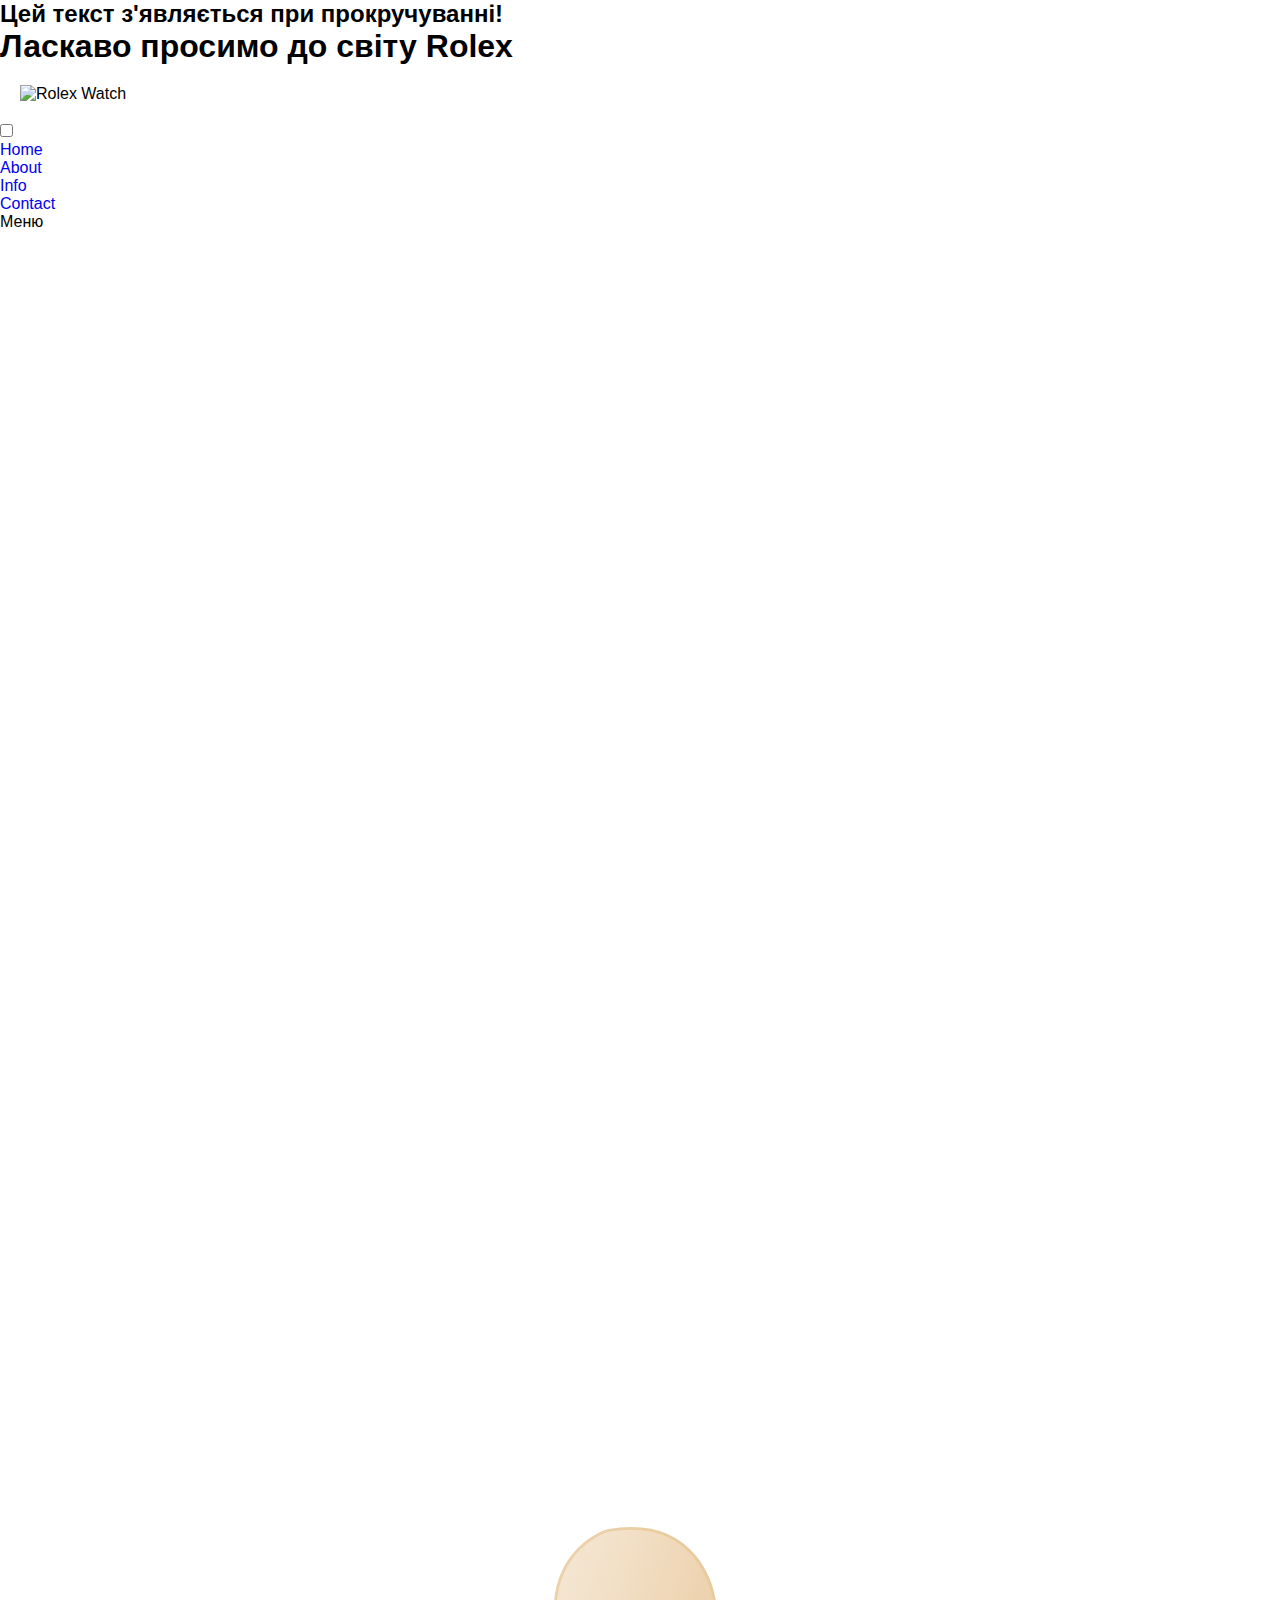
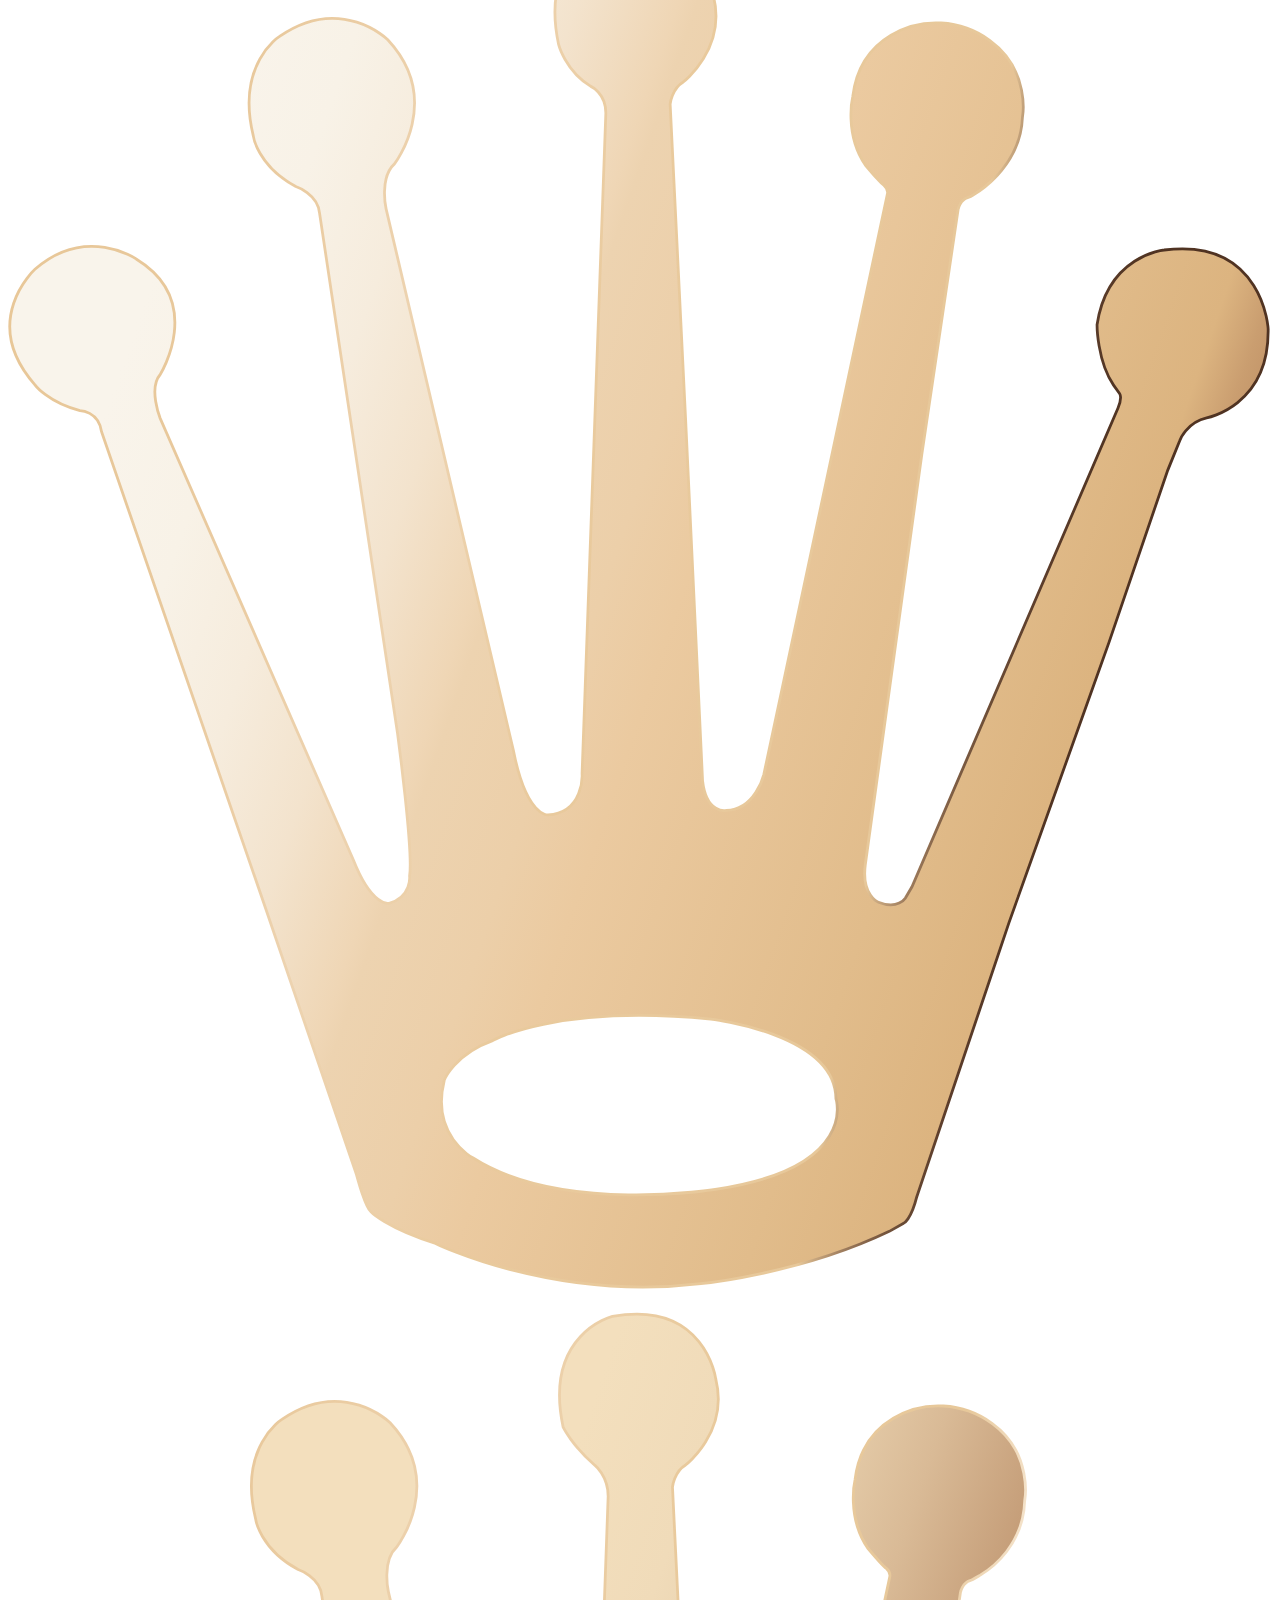
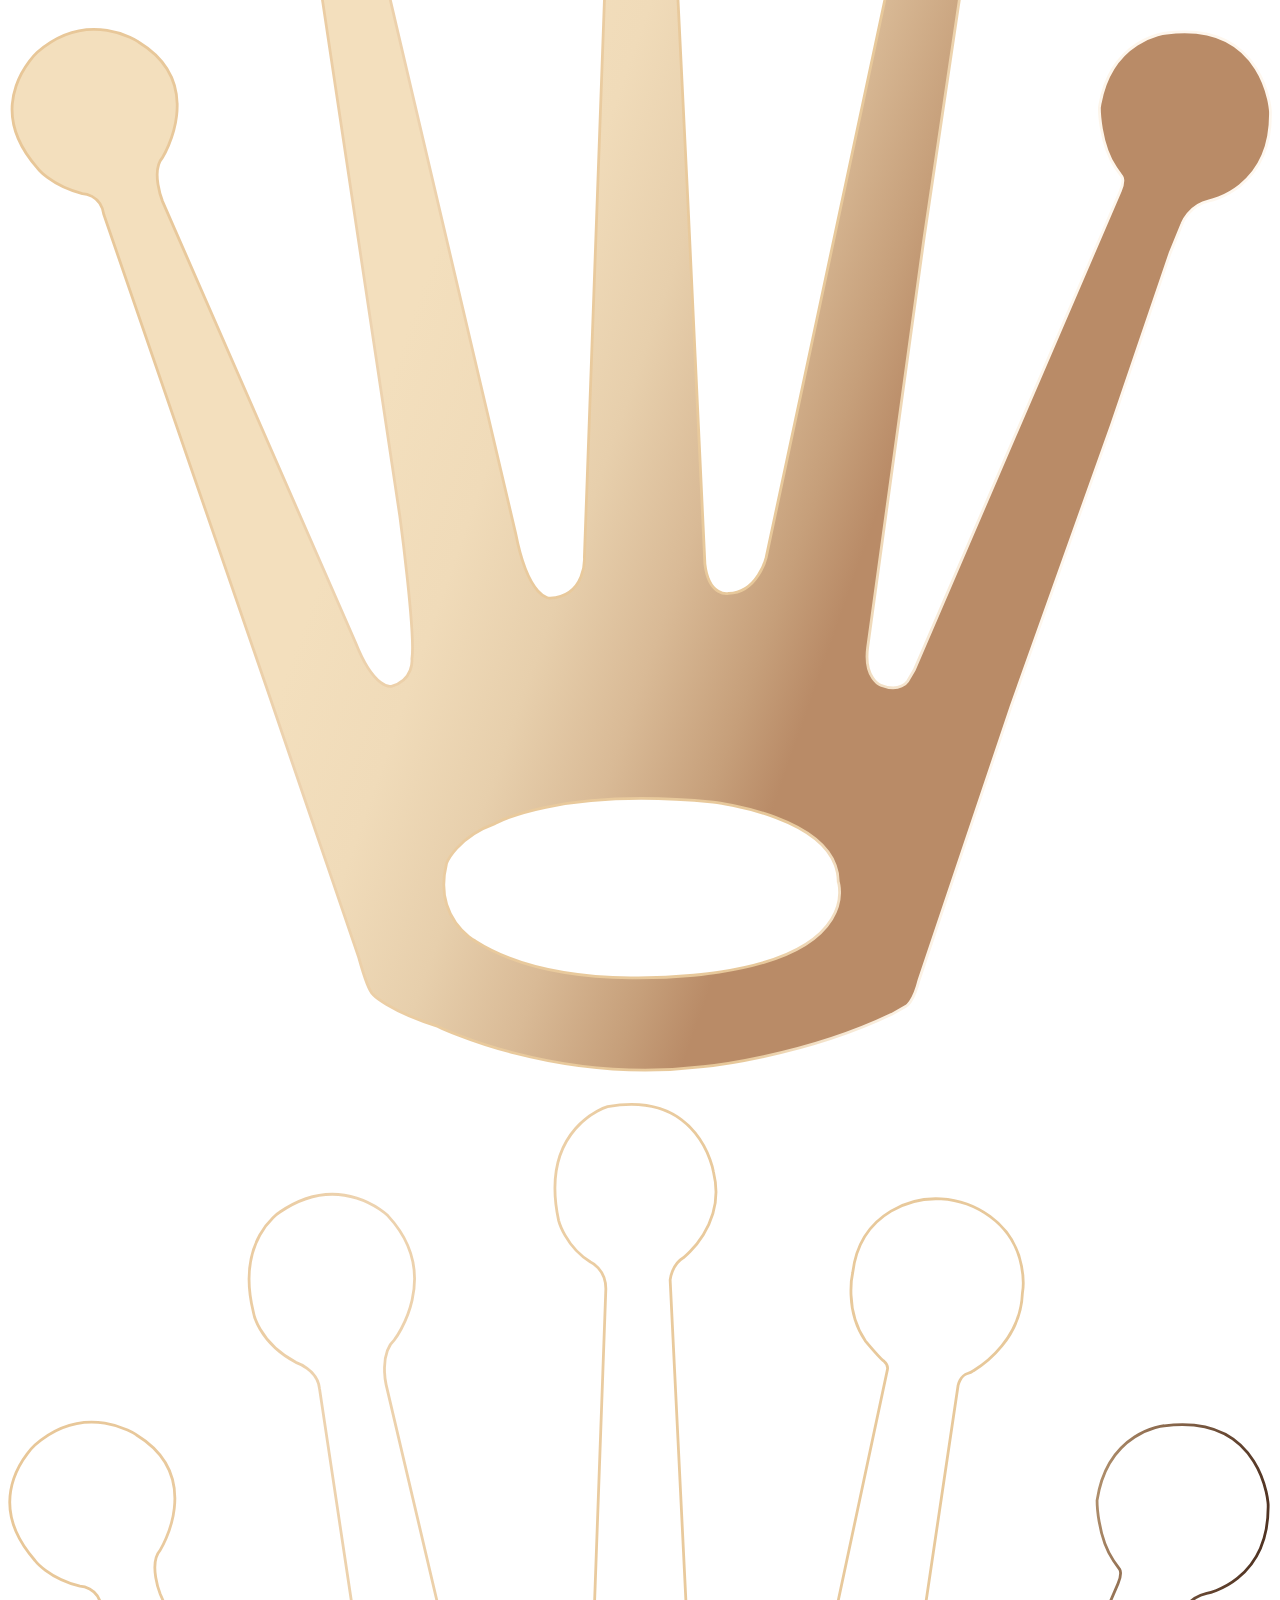
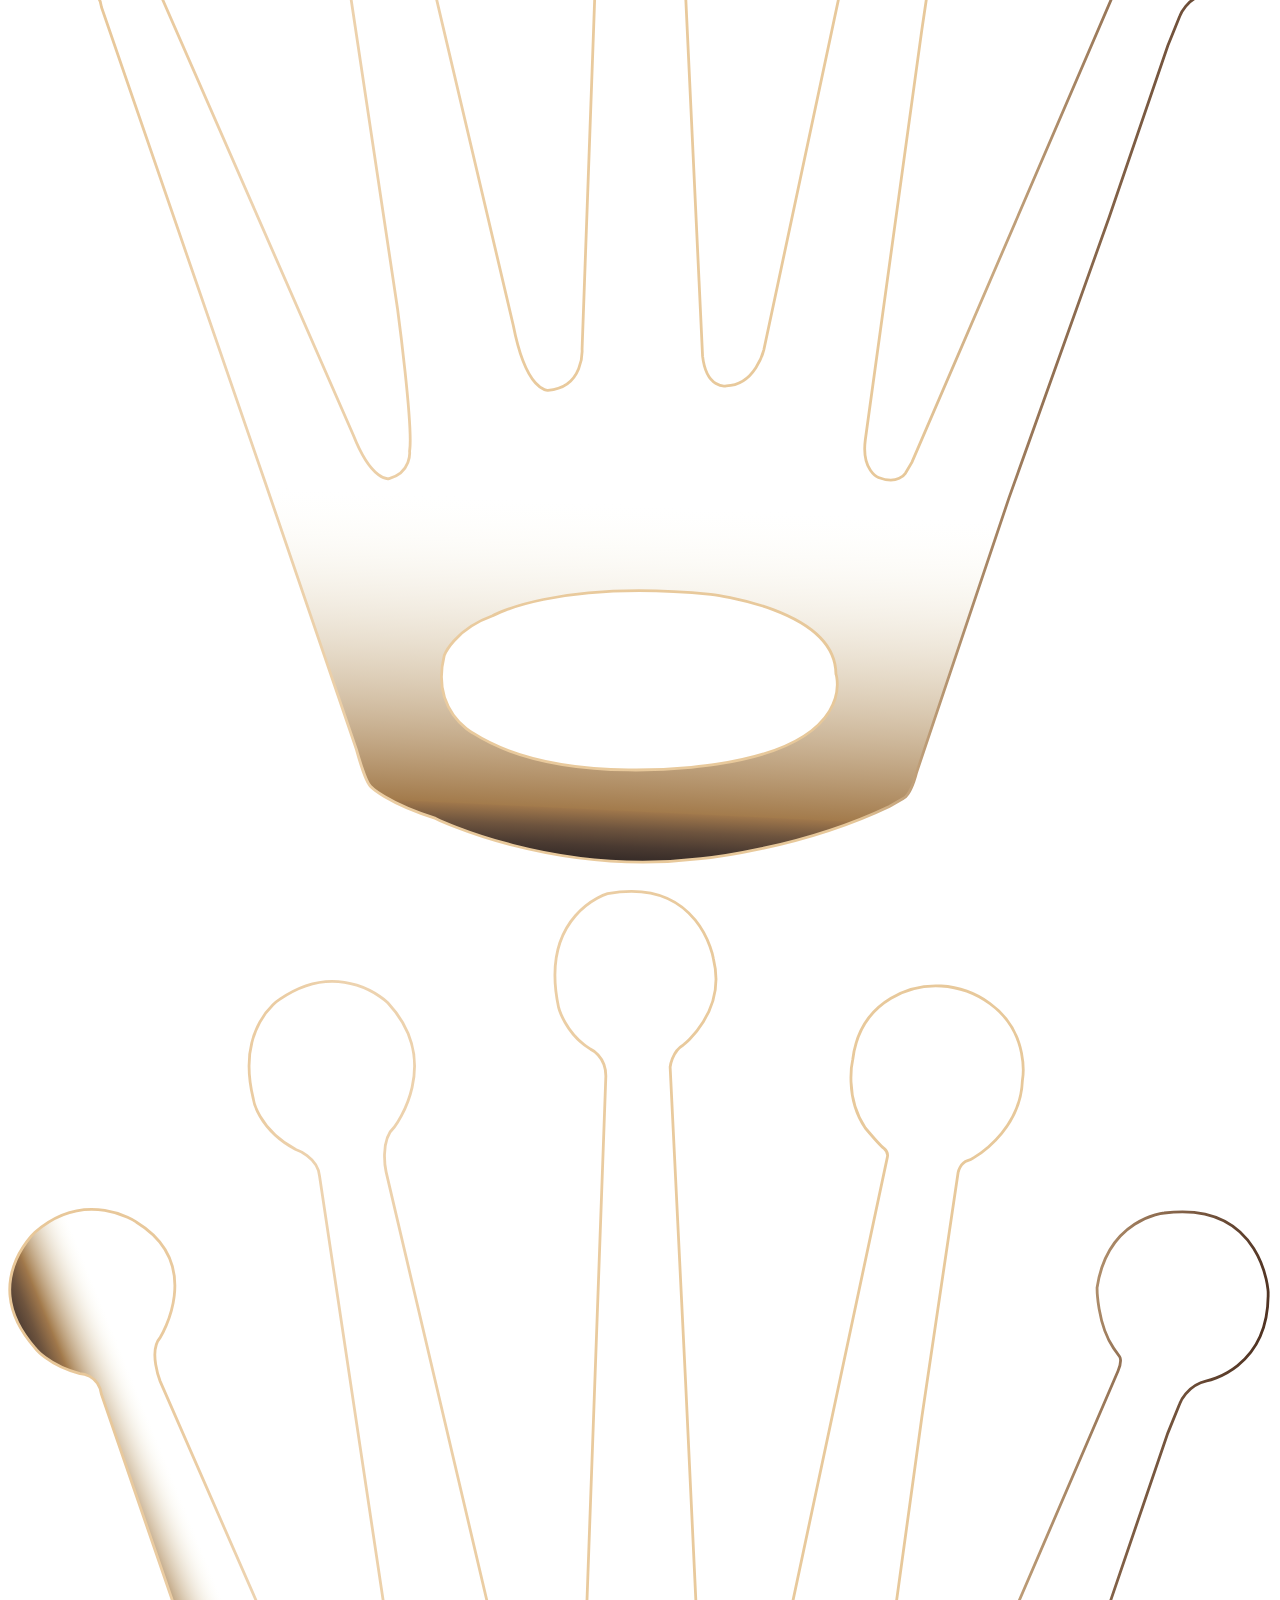
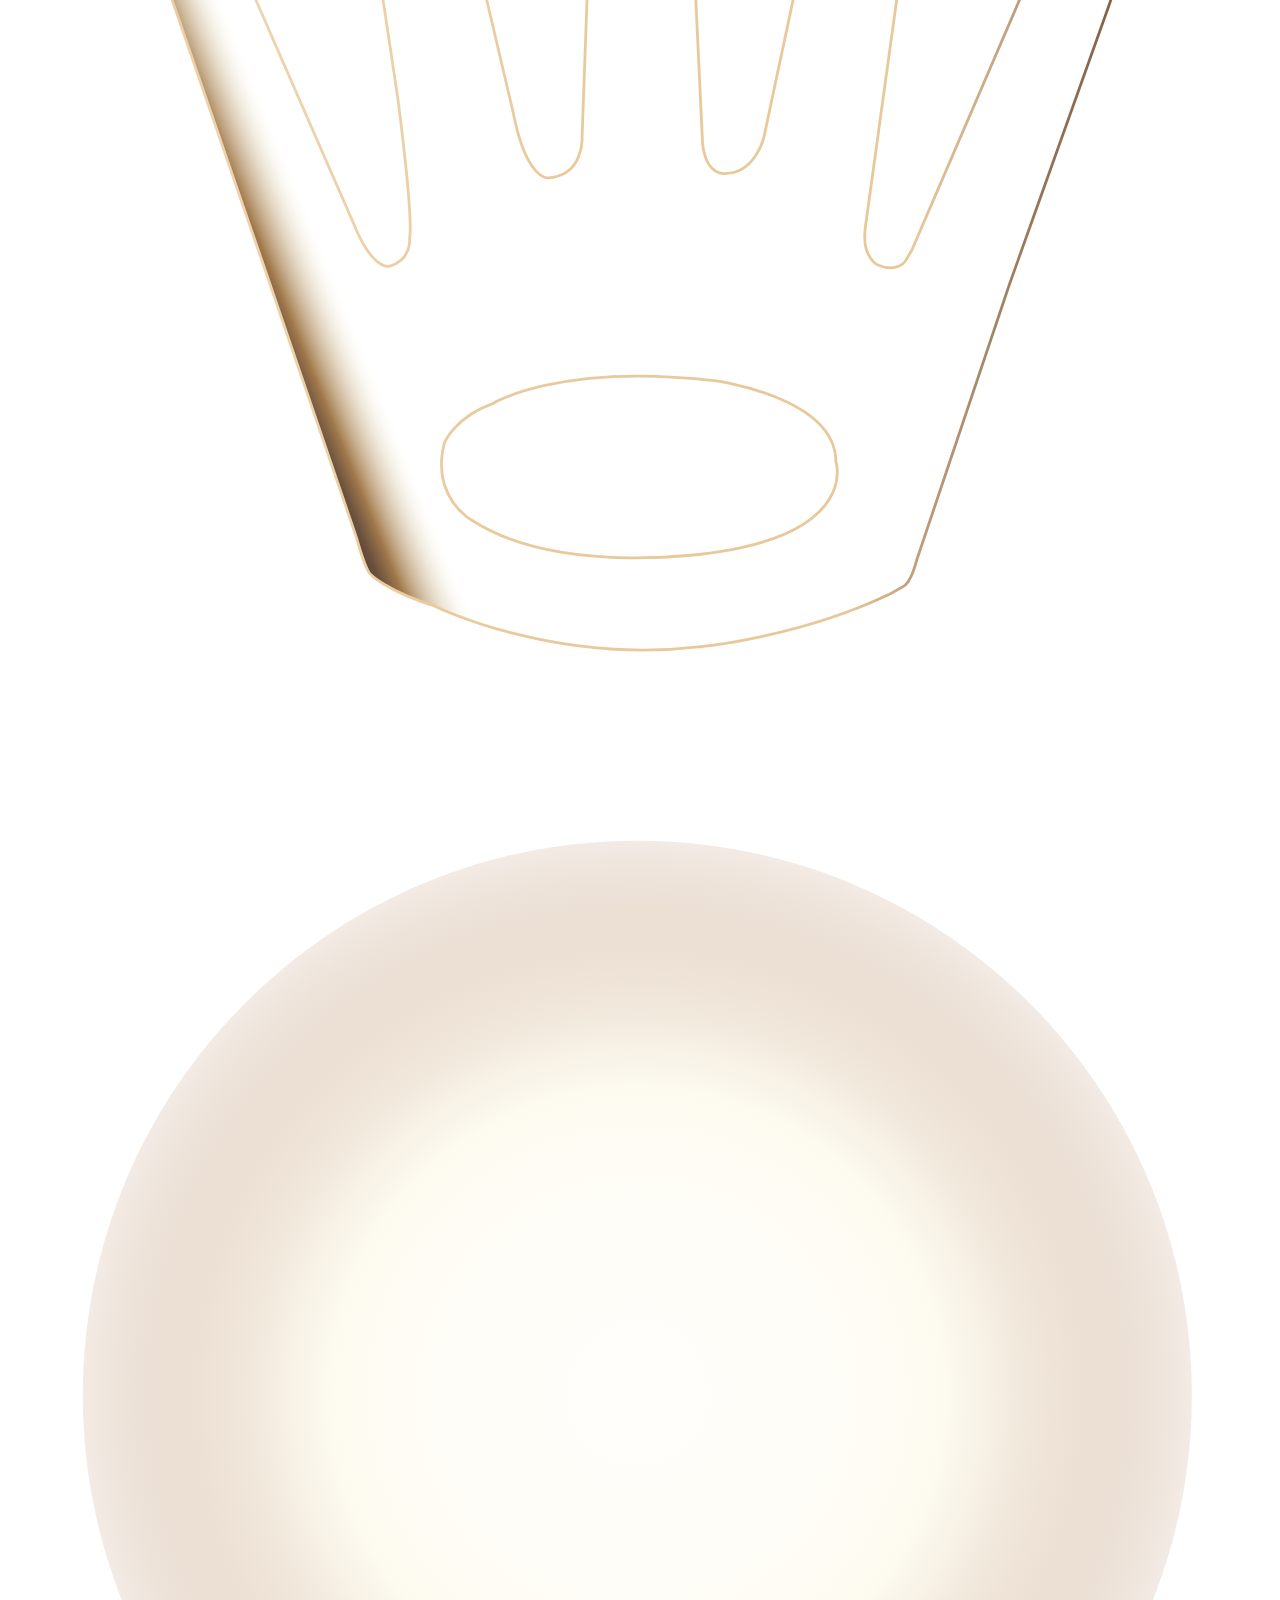
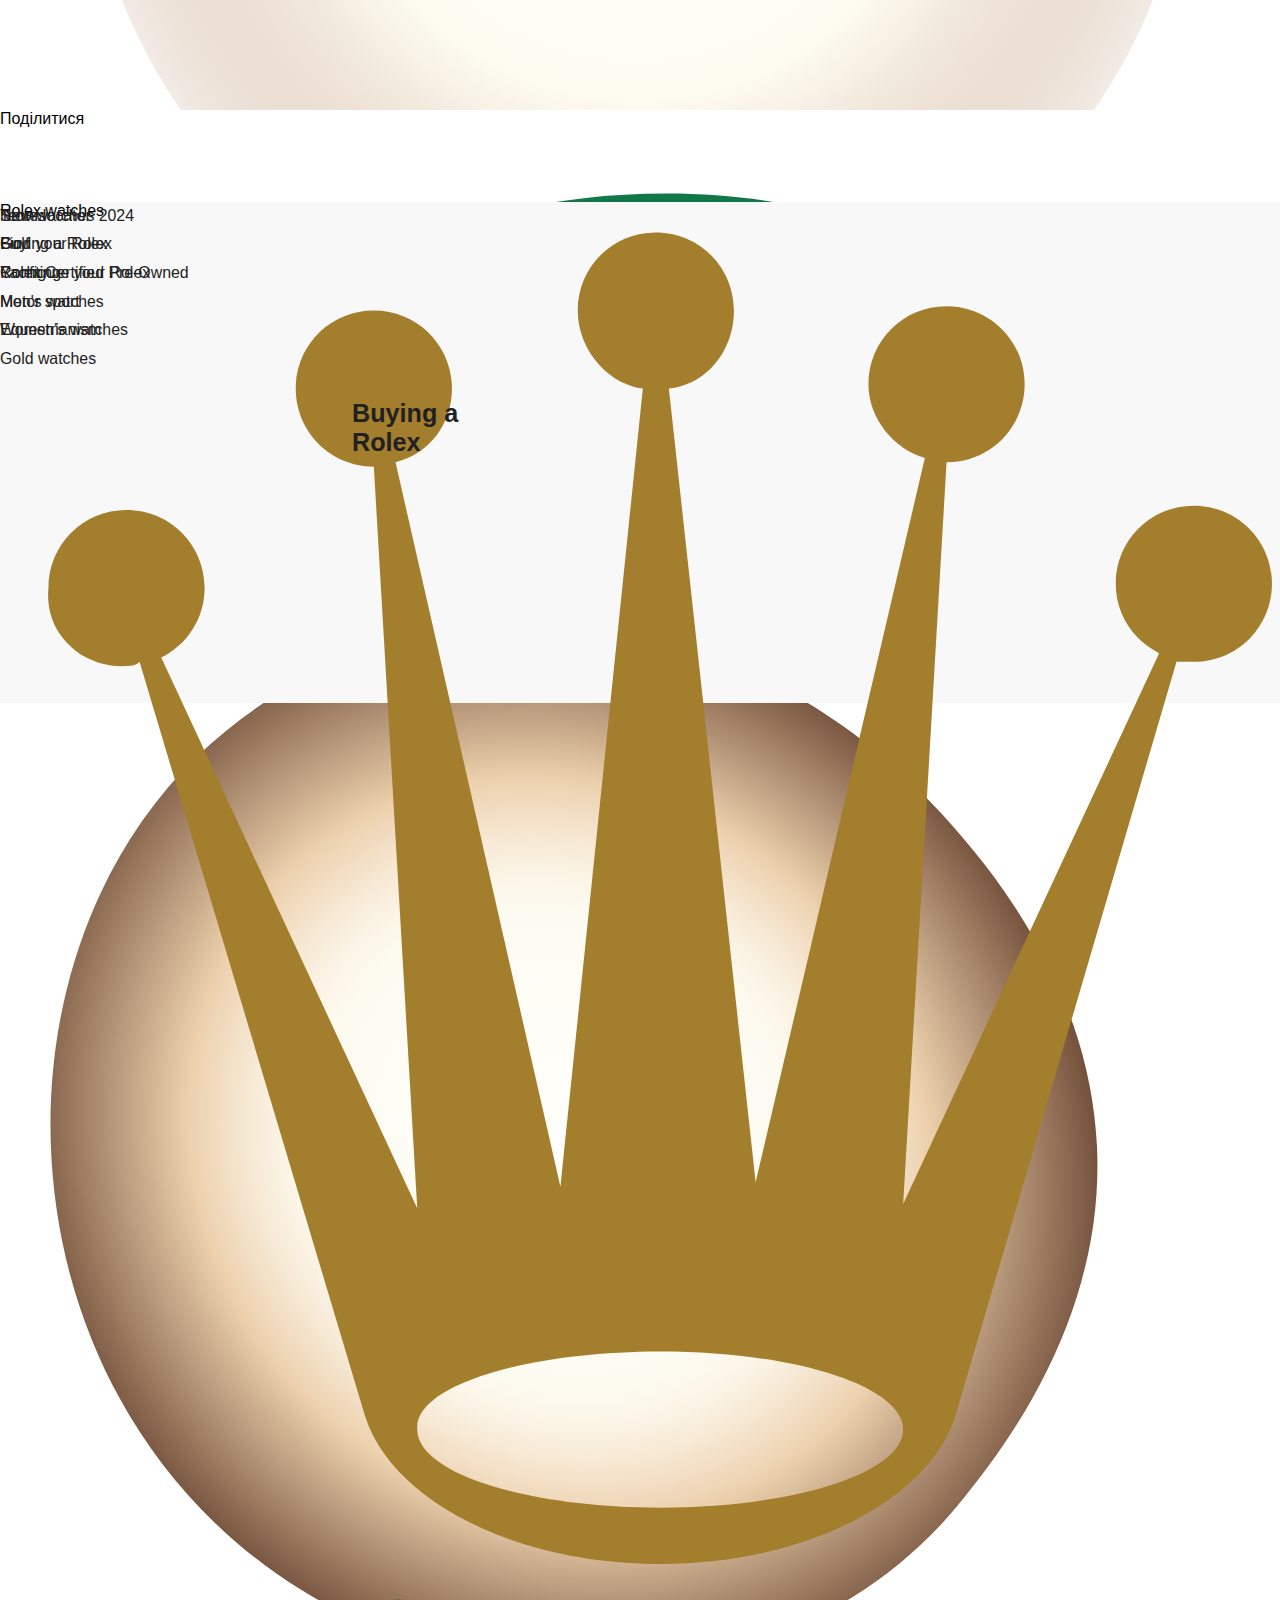
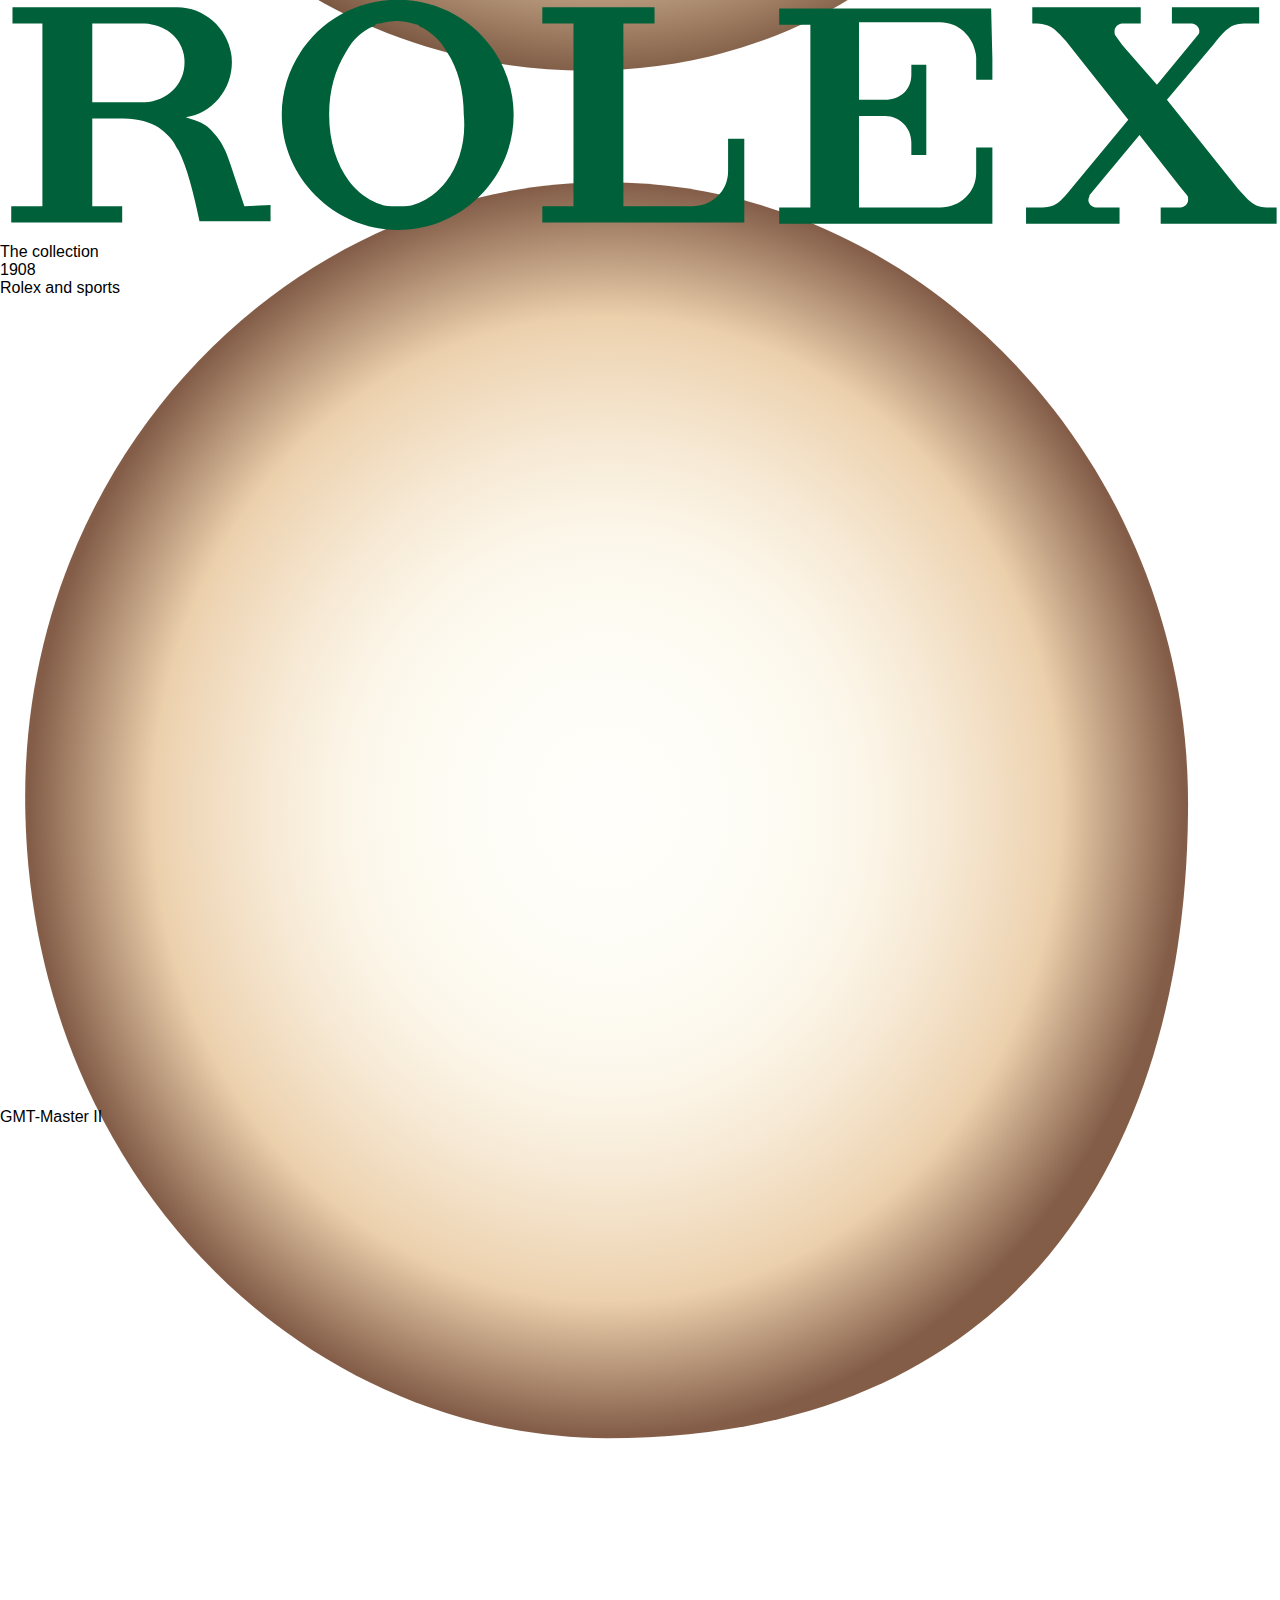
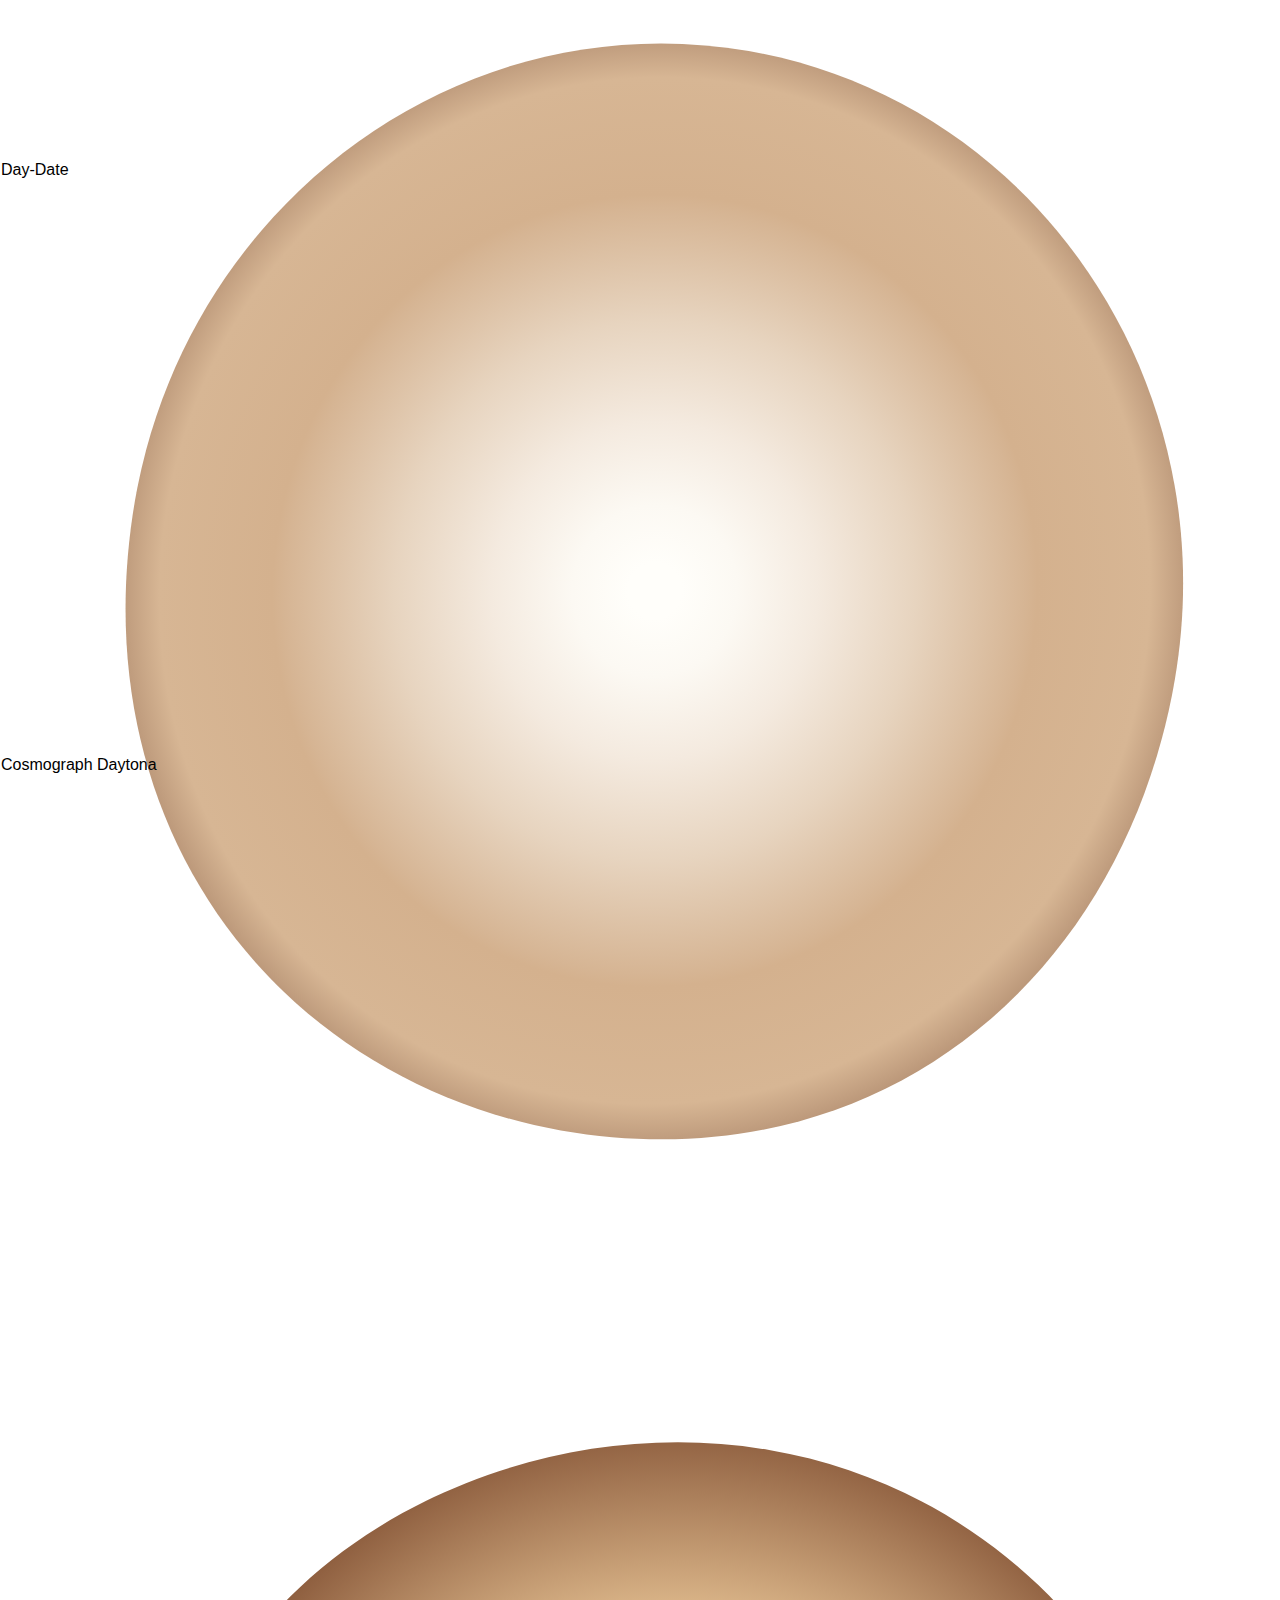
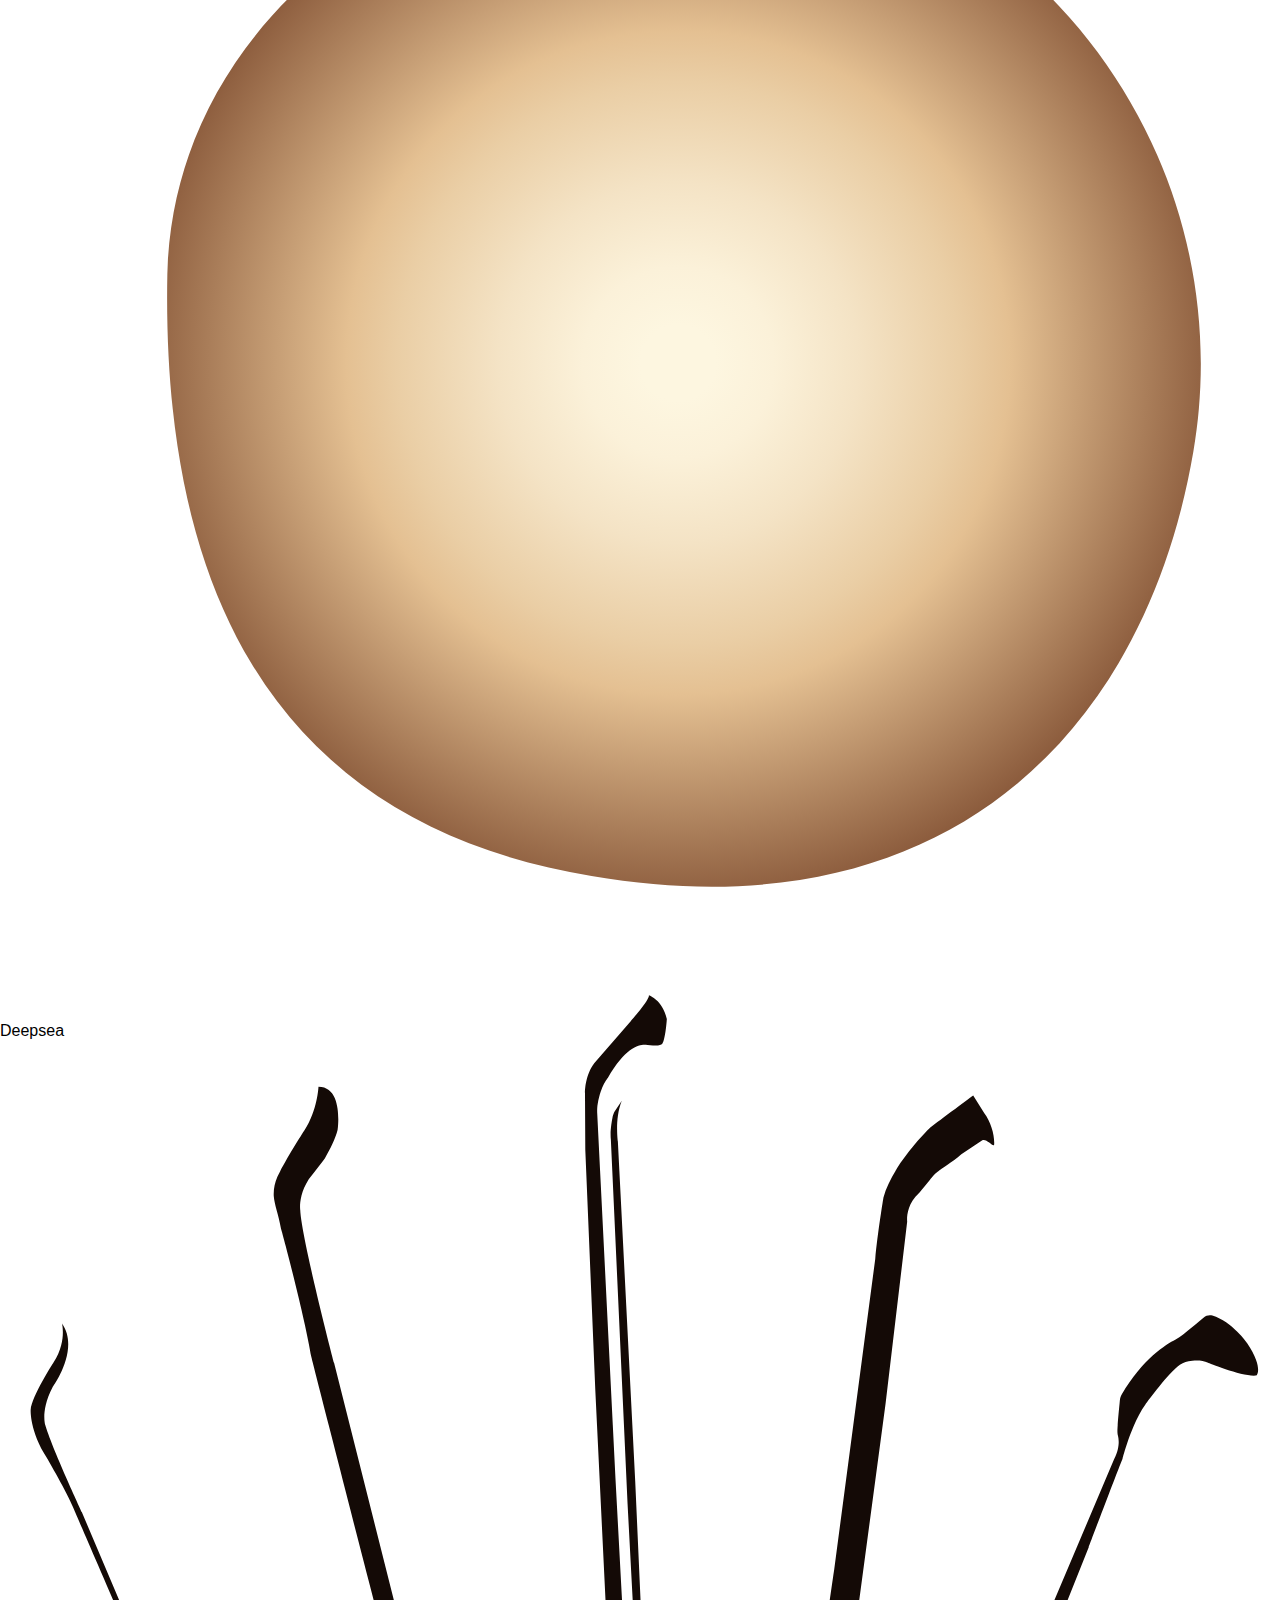
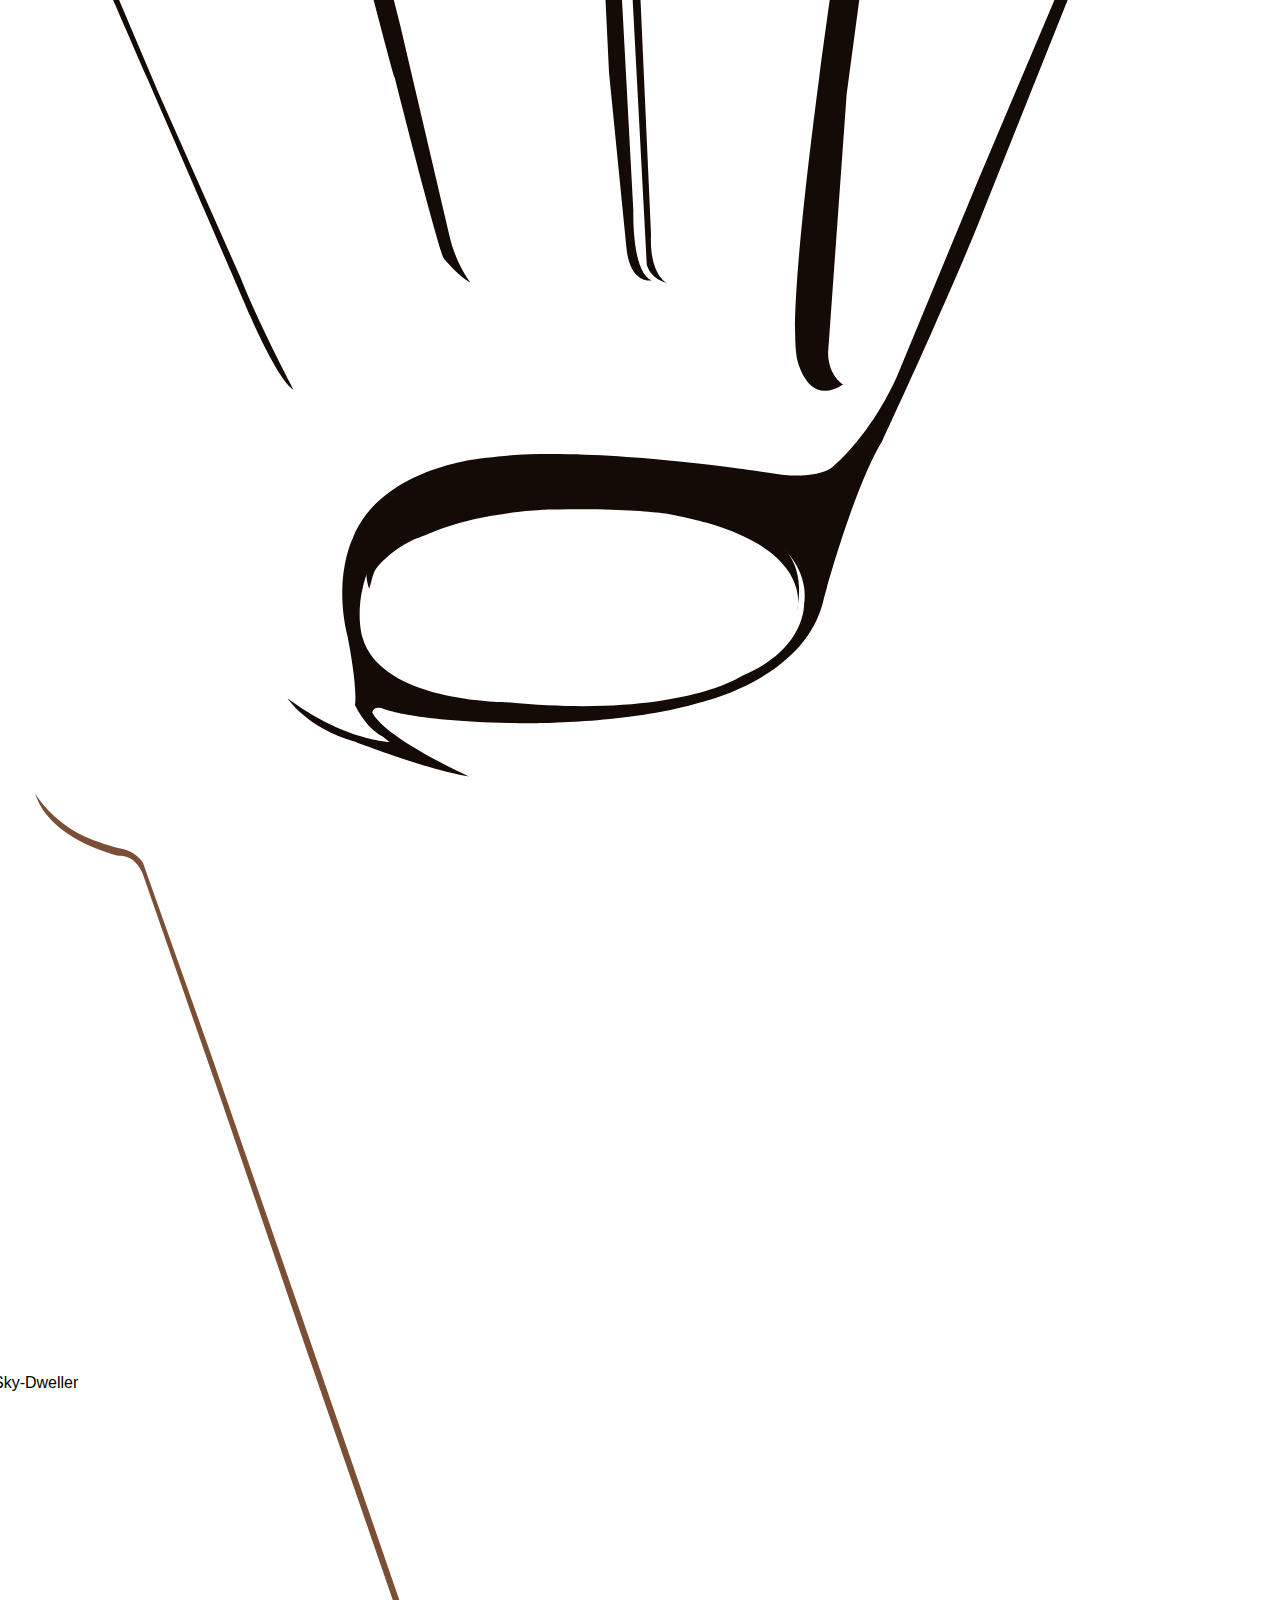
==== commit 3e4def05: "change file" ====
--- a/index.html
+++ b/index.html
@@ -1,221 +1,397 @@
 <!DOCTYPE html>
 <html lang="en">
+<head>
+  <meta charset="UTF-8">
+  <meta http-equiv="X-UA-Compatible" content="IE=edge">
+  <meta name="viewport" content="width=device-width, initial-scale=1.0">
+  <link rel="stylesheet" href="./vars.css">
+  <link rel="stylesheet" href="./styles.css">
+  <script src="script.js"></script>
+  
+  
+  <style>
+   a,
+   button,
+   input,
+   select,
+   h1,
+   h2,
+   h3,
+   h4,
+   h5,
+   * {
+       box-sizing: border-box;
+       margin: 0;
+       padding: 0;
+       border: none;
+       text-decoration: none;
+       background: none;
+   
+       -webkit-font-smoothing: antialiased;
+   }
+   
+   menu, ol, ul {
+       list-style-type: none;
+       margin: 0;
+       padding: 0;
+   }
+   </style>
+  <title>Document</title>
+</head>
+<div class="content">
+  <h2 class="animated-text">Цей текст з'являється при прокручуванні!</h2>
+</div>
+<body>
+  <div class="hero">
+    <h1>Ласкаво просимо до світу Rolex</h1>
+</div>
 
-<head>
-    <meta charset="UTF-8">
-    <meta name="viewport" content="width=device-width, initial-scale=1.0">
-    <link rel="stylesheet" href="styles.css">
-    <title>Rolex</title>
-</head>
+<div class="watch-container">
+    <img src="rolex.png" alt="Rolex Watch" class="watch">
+</div>
+  <nav role="navigation">
+    <div id="menuToggle">
+      <input type="checkbox" />
+        <span></span>
+        <span></span>
+        <span></span>
+    <ul id="menu">
+      <li><a href="#">Home</a></li>
+      <li><a href="#">About</a></li>
+      <li><a href="#">Info</a></li>
+      <li><a href="#">Contact</a></li>
+    </ul>
+   </div>
+  </nav>
+  <div class="content">
+    <h2 class="animated-text"></h2>
 
-<body>
-    <header>
-        <div class="burger-menu" id="burger-menu">
-            <span></span>
-            <span></span>
-            <span></span>
-          </div>
-          <img class="logo" src="logo.png" />
-          <div class="menu-overlay" id="menu-overlay">
-            <nav class="nav-menu">
-              <ul>
-                <li><a href="#">Головна</a></li>
-                <li><a href="#">Про нас</a></li>
-                <li><a href="#">Послуги</a></li>
-                <li><a href="#">Контакти</a></li>
-              </ul>
-            </nav>
-          </div>
-    </header>
-          
+  <div class="mac-book-air-1">
+    <div class="background">
+      <div class="list-item-button">
+        <div class="div2">Меню</div>
+        <img class="svg" src="img/svg0.svg" />
+      </div>
+      <div class="figure-link-go-to-home-page">
+        <div class="svg2">
+          <img class="vector2" src="img/vector1.svg" />
+          <img class="vector3" src="img/vector2.svg" />
+          <img class="vector4" src="img/vector3.svg" />
+          <img class="vector5" src="img/vector4.svg" />
+          <img class="vector6" src="img/vector5.svg" />
+          <img class="vector7" src="img/vector6.svg" />
+          <img class="vector8" src="img/vector7.svg" />
+          <img class="vector9" src="img/vector8.svg" />
+          <img class="vector10" src="img/vector9.svg" />
+          <img class="group2" src="img/group1.svg" />
+          <img class="vector11" src="img/vector10.svg" />
+          <img class="vector12" src="img/vector11.svg" />
+          <img class="vector13" src="img/vector12.svg" />
+        </div>
+      </div>
+      <div class="search-container">
+        <input type="text" id="search-input" placeholder="Введіть запит...">
+        <button id="search-button" onclick="searchWeb()">🔍 Пошук</button>
+        <p id="search-result"></p>
+    </div>
+      <div class="item-link20">
+        <div class="div4">Локація</div>
+        <img class="vector14" src="img/vector13.svg" />
+      </div>
+      <div class="item-link21">
+        <div class="div5">Улюблені</div>
+        <img class="img4" src="img/img3.svg" />
+      </div>
+    </div>
+    <img
+      class="figure-picture-rolex-com-footer-rolex-org-push-cc-69-1587746"
+      src="img/figure-picture-rolex-com-footer-rolex-org-push-cc-69-15877460.png"
+    />
+    <div class="futer-2">
+      <div class="section-svg">
+        <img class="vector" src="img/vector0.svg" />
+        <img class="group" src="img/group0.svg" />
+      </div>
+      <div class="nav-list">
+        <div class="item">
+          <div class="link">
+            <div class="rolex-watches">Rolex watches</div>
+          </div>
+          <div class="list">
+            <div class="item-link">
+              <div class="new-watches-2024">New watches 2024</div>
+            </div>
+            <div class="item-link2">
+              <div class="find-your-rolex">Find your Rolex</div>
+            </div>
+            <div class="item-link3">
+              <div class="configure-your-rolex">Configure your Rolex</div>
+            </div>
+            <div class="item-link4">
+              <div class="men-s-watches">Men&#039;s watches</div>
+            </div>
+            <div class="item-link5">
+              <div class="women-s-watches">Women&#039;s watches</div>
+            </div>
+            <div class="item-link6">
+              <div class="gold-watches">Gold watches</div>
+            </div>
+          </div>
+        </div>
+        <div class="item2">
+          <div class="link2">
+            <div class="the-collection">The collection</div>
+          </div>
+          <div class="list2">
+            <div class="item-link7">
+              <div class="cosmograph-daytona">Cosmograph Daytona</div>
+            </div>
+            <div class="item-link8">
+              <div class="day-date">Day-Date</div>
+            </div>
+            <div class="item-link9">
+              <div class="sky-dweller">Sky-Dweller</div>
+            </div>
+            <div class="gmt-master-ii">GMT-Master II</div>
+            <div class="item-link10"></div>
+            <div class="deepsea">Deepsea</div>
+            <div class="item-link11"></div>
+            <div class="_1908">1908</div>
+          </div>
+        </div>
+        <div class="item3">
+          <div class="link">
+            <div class="rolex-and-sports">Rolex and sports</div>
+          </div>
+          <div class="list3">
+            <div class="item-link12">
+              <div class="tennis">Tennis</div>
+            </div>
+            <div class="item-link13">
+              <div class="golf">Golf</div>
+            </div>
+            <div class="item-link14">
+              <div class="yachting">Yachting</div>
+            </div>
+            <div class="item-link15">
+              <div class="motor-sport">Motor sport</div>
+            </div>
+            <div class="item-link16">
+              <div class="equestrianism">Equestrianism</div>
+            </div>
+          </div>
+        </div>
+        <div class="item4">
+          <div class="list4">
+            <div class="item-link17">
+              <div class="store-locator">Store locator</div>
+            </div>
+            <div class="item-link18">
+              <div class="buying-a-rolex">Buying a Rolex</div>
+            </div>
+            <div class="item-link19">
+              <div class="rolex-certified-pre-owned">
+                Rolex Certified Pre-Owned
+              </div>
+            </div>
+          </div>
+        </div>
+        <div class="link3">
+          <div class="buying-a-rolex2">Buying a Rolex</div>
+        </div>
+      </div>
+    </div>
+    <div class="futer-1">
+      <div class="div">Поділитися</div>
+      <div class="list5">
+        <div class="item-link-share-this-page-via-threads-open-in-popin">
+          <img class="img" src="img/img0.svg" />
+        </div>
+        <div class="item-link-share-this-page-via-facebook-open-in-popin">
+          <img class="img2" src="img/img1.svg" />
+        </div>
+        <div class="item-link-share-this-page-via-pinterest-open-in-popin"></div>
+        <img class="img3" src="img/img2.svg" />
+      </div>
+    </div>
     
-    
-    <script src="script.js"></script>
-    <div class="history">
-        <img class="historyp" src="img/picture-rolex-watches-collection-hub-cover-autoplay-posterframe0.png" />
-        <div class="historyt1">Колекція</div>
-        <div class="historyt2">Годинник Rolex</div>
-    </div>
-    <div class="text">
-        <div class="textsmall">
-            1910
-            <br />
-            Прагнення хронометричної точності
-        </div>
-        <div class="textbig">
-            Основну увагу конструктори Rolex приділили якості годинникових механізмів.
-            Нескінченна гонитва за хронометричною точністю незабаром увінчалася
-            успіхом. У 1910 році годинник Rolex став першим наручним годинником, який
-            удостоївся офіційного сертифіката швейцарського Комітету оцінки годинника
-            в Б&#039;єнні. Він розповідав: «Я перепробував різні комбінації літер.
-            Вийшло близько ста назв, але жодна з них мені не подобалася. Одного ранку,
-            коли я їхав на імперіалі конки Чіпсайдом у Лондоні, мені ніби хтось шепнув
-            на вухо: “Rolex”».
-        </div>
-    </div>
-    <div class="datejust">
-        <img class="datejustp"
-            src="img/figure-picture-collection-rolex-watches-datejust-m-126234-0051-10161-rsa-datejust-31-m-278274-0018-carrousel-240.png" />
-        <div class="datejust1">Datejust</div>
-        <div class="datejust2">Годинник для пам’ятних дат</div>
-    </div>
-    <div class="submariner">
-        <img class="submarinerp"
-            src="img/figure-picture-collection-rolex-watches-submariner-m-124060-0001-10156-rsa-submariner-41-m-124060-0001-carrousel-240.png" />
-        <div class="submariner1">Submariner</div>
-        <div class="submariner2">Високоточний дайверський годинник</div>
-    </div>
-    <div class="gmt-master-ii">
-        <img class="gmt-master-iip"
-            src="img/figure-picture-collection-rolex-watches-gmt-master-ii-m-126710-grnr-0004-10149-rsa-topolino-oyster-carrousel-240.svg" />
-        <div class="gmt-master-ii1">GMT-Master II</div>
-        <div class="gmt-master-ii2">Два часові пояси, два кольори, унікальний символ</div>
-    </div>
-    <div class="day-date">
-        <img class="day-datep"
-            src="img/figure-picture-collection-rolex-watches-day-date-m-228235-0055-10150-rsa-cad-24-everose-carrousel-240.png" />
-        <div class="day-date1">Day-Date</div>
-        <div class="day-date2">Свідок поворотних елементів в історії</div>
-    </div>
-    <div class="cosmograph-daytona">
-        <img class="cosmograph-daytonap"
-            src="img/figure-picture-collection-rolex-watches-cosmograph-daytona-m-126509-0001-10168-rsa-daytona-40-m-126509-0001-carrousel-240.png" />
-        <div class="cosmograph-daytona1">Cosmograph Daytona</div>
-        <div class="cosmograph-daytona2">Хронограф який створив легенду</div>
-    </div>
-    <div class="yacht-master">
-        <img class="yacht-masterp"
-            src="img/figure-picture-collection-rolex-watches-yacht-master-m-226627-0001-10154-rsa-yachtmaster-42-m-226627-0001-carrousel-240.png" />
-        <div class="yacht-master1">Yacht-Master</div>
-        <div class="yacht-master2">Триматися курсу, незважаючи ні на що</div>
-    </div>
-    <div class="sea-dweller">
-        <img class="sea-dwellerp"
-            src="img/figure-picture-collection-rolex-watches-sea-dweller-10158-rsa-seadweller-43-m-126603-0001-carrousel-240.png" />
-        <div class="sea-dweller1">Sea-Dweller</div>
-        <div class="sea-dweller2">Мешканець підводних глибин</div>
-    </div>
-    <div class="deepsea">
-        <img class="deepseap"
-            src="img/figure-picture-collection-rolex-watches-deepsea-m-136668-lb-0001-10153-rsa-caraibes-44-carrousel-24-ab0.png" />
-        <div class="deepsea1">Deepsea</div>
-        <div class="deepsea2">Годинник для екстремальних глибин</div>
-    </div>
-    <div class="air-king">
-        <img class="air-kingp"
-            src="img/figure-picture-collection-rolex-watches-air-king-m-126900-0001-10155-rsa-airking-40-m-126900-0001-carrousel-240.png" />
-        <div class="air-king1">Air-King</div>
-        <div class="air-king2">Віддаючи шану піонерам авіації</div>
-    </div>
-    <div class="lady-datejust">
-        <img class="lady-datejustp"
-            src="img/figure-picture-collection-rolex-watches-lady-datejust-m-279135-rbr-0001-10160-rsa-ladydatejust-28-m-279135-rbr-0001-carrousel-240.png" />
-        <div class="lady-datejust1">Lady-Datejust</div>
-        <div class="lady-datejust2">Впевненість та грація</div>
-    </div>
-    <div class="sky-dweller">
-        <img class="sky-dwellerp"
-            src="img/figure-picture-collection-rolex-watches-sky-dweller-m-336935-0008-10152-rsa-cap-everose-42-carrousel-24-19-02-20240.png" />
-        <div class="sky-dweller1">Sky-Dweller</div>
-        <div class="sky-dweller2">Світ як часовий пояс</div>
-    </div>
-    <div class="futer-1">
-        <div class="share">Поділитися</div>
-        <div class="program">
-            <img class="pinterest" src="img/img0.svg" />
-            <img class="facebook" src="img/img1.svg" />
-            <img class="threads" src="img/img2.svg" />
-        </div>
-    </div>
-    <div class="futer-2">
-        <div class="logof">
-            <img class="logof1" src="img/vector0.svg" />
-            <img class="logof2" src="img/group0.svg" />
-        </div>
-
-        <div class="futert">
-            <div class="rolex-watches">
-                <div class="rolex-watches1">Rolex watches</div>
-                <div class="rolex-watches2">
-                    <div class="item-link">
-                        <div class="new-watches-2024">New watches 2024</div>
-                    </div>
-                    <div class="item-link2">
-                        <div class="find-your-rolex">Find your Rolex</div>
-                    </div>
-                    <div class="item-link3">
-                        <div class="configure-your-rolex">Configure your Rolex</div>
-                    </div>
-                    <div class="item-link4">
-                        <div class="men-s-watches">Men&#039;s watches</div>
-                    </div>
-                    <div class="item-link5">
-                        <div class="women-s-watches">Women&#039;s watches</div>
-                    </div>
-                    <div class="item-link6">
-                        <div class="gold-watches">Gold watches</div>
-                    </div>
-                </div>
-            </div>
-            <div class="thecollection">
-                <div class="thecollection1">The collection</div>
-                <div class="thecollection2">
-                    <div class="item-link7">
-                        <div class="cosmograph-daytonaf">Cosmograph Daytona</div>
-                    </div>
-                    <div class="item-link8">
-                        <div class="day-datef">Day-Date</div>
-                    </div>
-                    <div class="item-link9">
-                        <div class="sky-dwellerf">Sky-Dweller</div>
-                    </div>
-                    <div class="gmt-master-iif">GMT-Master II</div>
-                    <div class="item-link10"></div>
-                    <div class="deepseaf">Deepsea</div>
-                    <div class="item-link11"></div>
-                    <div class="_1908f">1908</div>
-                </div>
-            </div>
-            <div class="sport">
-                <div class="sport1">Rolex and sports</div>
-                <div class="sport2">
-                    <div class="item-link12">
-                        <div class="tennis">Tennis</div>
-                    </div>
-                    <div class="item-link13">
-                        <div class="golf">Golf</div>
-                    </div>
-                    <div class="item-link14">
-                        <div class="yachting">Yachting</div>
-                    </div>
-                    <div class="item-link15">
-                        <div class="motor-sport">Motor sport</div>
-                    </div>
-                    <div class="item-link16">
-                        <div class="equestrianism">Equestrianism</div>
-                    </div>
-                </div>
-            </div>
-            <div class="else">
-                <div class="else1">
-                    <div class="item-link17">
-                        <div class="store-locator">Store locator</div>
-                    </div>
-                    <div class="item-link18">
-                        <div class="buying-a-rolex">Buying a Rolex</div>
-                    </div>
-                    <div class="item-link19">
-                        <div class="rolex-certified-pre-owned">Rolex Certified Pre-Owned</div>
-                    </div>
-                </div>
-            </div>
-            <div class="link3">
-                <div class="buying-a-rolex2">Buying a Rolex</div>
-            </div>
-        </div>
-    </div>
-    <img class="picture" src="img/figure-picture-rolex-com-footer-rolex-org-push-cc-69-15877460.png"/>
+      
+    <div class="section">
+      <div class="heading-2-explore-the-rolex-collection">
+        1910
+        <br />
+        Прагнення хронометричної точності
+      </div>
+      <div class="text"></div>
+      <div class="rolex-1910-rolex-rolex">
+        Основну увагу конструктори Rolex приділили якості годинникових механізмів.
+        Нескінченна гонитва за хронометричною точністю незабаром увінчалася
+        успіхом. У 1910 році годинник Rolex став першим наручним годинником, який
+        удостоївся офіційного сертифіката швейцарського Комітету оцінки годинника
+        в Б&#039;єнні. Він розповідав: «Я перепробував різні комбінації літер.
+        Вийшло близько ста назв, але жодна з них мені не подобалася. Одного ранку,
+        коли я їхав на імперіалі конки Чіпсайдом у Лондоні, мені ніби хтось шепнув
+        на вухо: “Rolex”».
+      </div>
+    </div>
+    <div class="item-12">
+      <img
+        class="figure-picture-collection-rolex-watches-sky-dweller-m-336935-0008-10152-rsa-cap-everose-42-carrousel-24-19-02-2024"
+        src="img/figure-picture-collection-rolex-watches-sky-dweller-m-336935-0008-10152-rsa-cap-everose-42-carrousel-24-19-02-20240.png"
+      />
+      <div class="heading-2-sky-dweller">Sky-Dweller</div>
+      <div class="div6">Світ як часовий пояс</div>
+      <div class="link-discover-sky-dweller">
+        <div class="img5"></div>
+        <img class="vector15" src="img/vector14.svg" />
+      </div>
+    </div>
+    <div class="item-11">
+      <img
+        class="figure-picture-collection-rolex-watches-lady-datejust-m-279135-rbr-0001-10160-rsa-ladydatejust-28-m-279135-rbr-0001-carrousel-24"
+        src="img/figure-picture-collection-rolex-watches-lady-datejust-m-279135-rbr-0001-10160-rsa-ladydatejust-28-m-279135-rbr-0001-carrousel-240.png"
+      />
+      <div class="heading-2-lady-datejust">Lady-Datejust</div>
+      <div class="div7">Впевненість та грація</div>
+      <div class="link-discover-lady-datejust">
+        <div class="img5"></div>
+        <img class="vector16" src="img/vector15.svg" />
+      </div>
+    </div>
+    <div class="item-10">
+      <img
+        class="figure-picture-collection-rolex-watches-air-king-m-126900-0001-10155-rsa-airking-40-m-126900-0001-carrousel-24"
+        src="img/figure-picture-collection-rolex-watches-air-king-m-126900-0001-10155-rsa-airking-40-m-126900-0001-carrousel-240.png"
+      />
+      <div class="heading-2-air-king">Air-King</div>
+      <div class="div8">Віддаючи шану піонерам авіації</div>
+      <div class="link-discover-air-king">
+        <div class="img5"></div>
+        <img class="vector17" src="img/vector16.svg" />
+      </div>
+    </div>
+    <div class="item-9">
+      <img
+        class="figure-picture-collection-rolex-watches-deepsea-m-136668-lb-0001-10153-rsa-caraibes-44-carrousel-24-ab"
+        src="img/figure-picture-collection-rolex-watches-deepsea-m-136668-lb-0001-10153-rsa-caraibes-44-carrousel-24-ab0.png"
+      />
+      <div class="heading-2-deepsea">Deepsea</div>
+      <div class="div9">Годинник для екстремальних глибин</div>
+      <div class="link-discover-more">
+        <img class="img6" src="img/img7.svg" />
+      </div>
+    </div>
+    <div class="item-8">
+      <img
+        class="figure-picture-collection-rolex-watches-sea-dweller-10158-rsa-seadweller-43-m-126603-0001-carrousel-24"
+        src="img/figure-picture-collection-rolex-watches-sea-dweller-10158-rsa-seadweller-43-m-126603-0001-carrousel-240.png"
+      />
+      <div class="heading-2-sea-dweller">Sea-Dweller</div>
+      <div class="div10">Мешканець підводних глибин</div>
+      <div class="link-discover-sea-dweller">
+        <img class="img7" src="img/img8.svg" />
+      </div>
+    </div>
+    <div class="item-7">
+      <img
+        class="figure-picture-collection-rolex-watches-yacht-master-m-226627-0001-10154-rsa-yachtmaster-42-m-226627-0001-carrousel-24"
+        src="img/figure-picture-collection-rolex-watches-yacht-master-m-226627-0001-10154-rsa-yachtmaster-42-m-226627-0001-carrousel-240.png"
+      />
+      <div class="heading-2-yacht-master">Yacht-Master</div>
+      <div class="div11">Триматися курсу, незважаючи ні на що</div>
+      <div class="link-discover-yacht-master">
+        <img class="img8" src="img/img9.svg" />
+      </div>
+    </div>
+    <div class="item-6">
+      <div
+        class="figure-picture-collection-rolex-watches-oyster-perpetual-m-124300-0001-10159-rsa-oysterperpetual-41-m-124300-0001-carrousel-24"
+        style="
+          background: url(img/figure-picture-collection-rolex-watches-oyster-perpetual-m-124300-0001-10159-rsa-oysterperpetual-41-m-124300-0001-carrousel-240.png)
+            center;
+          background-size: cover;
+          background-repeat: no-repeat;
+        "
+      >
+        <div class="rolex">Квінтесенція Rolex</div>
+      </div>
+      <div class="heading-2-oyster-perpetual">Oyster Perpetual</div>
+    </div>
+    <div class="item-5">
+      <img
+        class="figure-picture-collection-rolex-watches-cosmograph-daytona-m-126509-0001-10168-rsa-daytona-40-m-126509-0001-carrousel-24"
+        src="img/figure-picture-collection-rolex-watches-cosmograph-daytona-m-126509-0001-10168-rsa-daytona-40-m-126509-0001-carrousel-240.png"
+      />
+      <div class="heading-2-cosmograph-daytona">Cosmograph Daytona</div>
+      <div class="div12">Хронограф який створив легенду</div>
+      <div class="link-discover-cosmograph-daytona">
+        <div class="img5"></div>
+        <img class="vector18" src="img/vector17.svg" />
+      </div>
+    </div>
+    <div class="item-4">
+      <img
+        class="figure-picture-collection-rolex-watches-day-date-m-228235-0055-10150-rsa-cad-24-everose-carrousel-24"
+        src="img/figure-picture-collection-rolex-watches-day-date-m-228235-0055-10150-rsa-cad-24-everose-carrousel-240.png"
+      />
+      <div class="heading-2-day-date">Day-Date</div>
+      <div class="div13">Свідок поворотних елементів в історії</div>
+      <div class="link-discover-day-date">
+        <img class="img9" src="img/img11.svg" />
+      </div>
+    </div>
+    <div class="item-3">
+      <img
+        class="figure-picture-collection-rolex-watches-gmt-master-ii-m-126710-grnr-0004-10149-rsa-topolino-oyster-carrousel-24"
+        src="img/figure-picture-collection-rolex-watches-gmt-master-ii-m-126710-grnr-0004-10149-rsa-topolino-oyster-carrousel-240.svg"
+      />
+      <div class="heading-2-gmt-master-ii">GMT-Master II</div>
+      <div class="div14">Два часові пояси, два кольори, унікальний символ</div>
+      <div class="link-discover-gmt-master-ii">
+        <div class="img10"></div>
+      </div>
+    </div>
+    <div class="item-2">
+      <img
+        class="figure-picture-collection-rolex-watches-submariner-m-124060-0001-10156-rsa-submariner-41-m-124060-0001-carrousel-24"
+        src="img/figure-picture-collection-rolex-watches-submariner-m-124060-0001-10156-rsa-submariner-41-m-124060-0001-carrousel-240.png"
+      />
+      <div class="heading-2-submariner">Submariner</div>
+      <div class="div15">Високоточний дайверський годинник</div>
+      <div class="link-discover-submariner">
+        <div class="img5"></div>
+        <img class="vector19" src="img/vector18.svg" />
+      </div>
+    </div>
+    <div class="item-1">
+      <img
+        class="figure-picture-collection-rolex-watches-datejust-m-126234-0051-10161-rsa-datejust-31-m-278274-0018-carrousel-24"
+        src="img/figure-picture-collection-rolex-watches-datejust-m-126234-0051-10161-rsa-datejust-31-m-278274-0018-carrousel-240.png"
+      />
+      <div class="heading-2-datejust">Datejust</div>
+      <div class="div16">Годинник для пам’ятних дат</div>
+    </div>
+    <div class="header">
+      <img
+        class="picture-rolex-watches-collection-hub-cover-autoplay-posterframe"
+        src="img/picture-rolex-watches-collection-hub-cover-autoplay-posterframe0.png"
+      />
+      <div class="watches">
+        <div class="div17">Колекція</div>
+        <div id="message-container" style="display: none; background-color: #f8d7da; color: #721c24; padding: 10px; margin-bottom: 10px; border: 1px solid #f5c6cb; border-radius: 5px;"></div>
+      </div>
+      <div class="heading-1-rolex-watches">Годинник Rolex</div>
+    </div>
+  </div> 
+  <h1>привіт</h1>
+</div>
+  
 </body>
-<script hre></script>
-
+<<<<<<< HEAD
+=======
+<footer>
+  <h1>привіт</h1>
+  <h2>сатір</h2>
+</footer>
+>>>>>>> 947b0c9 (first commit)
 </html>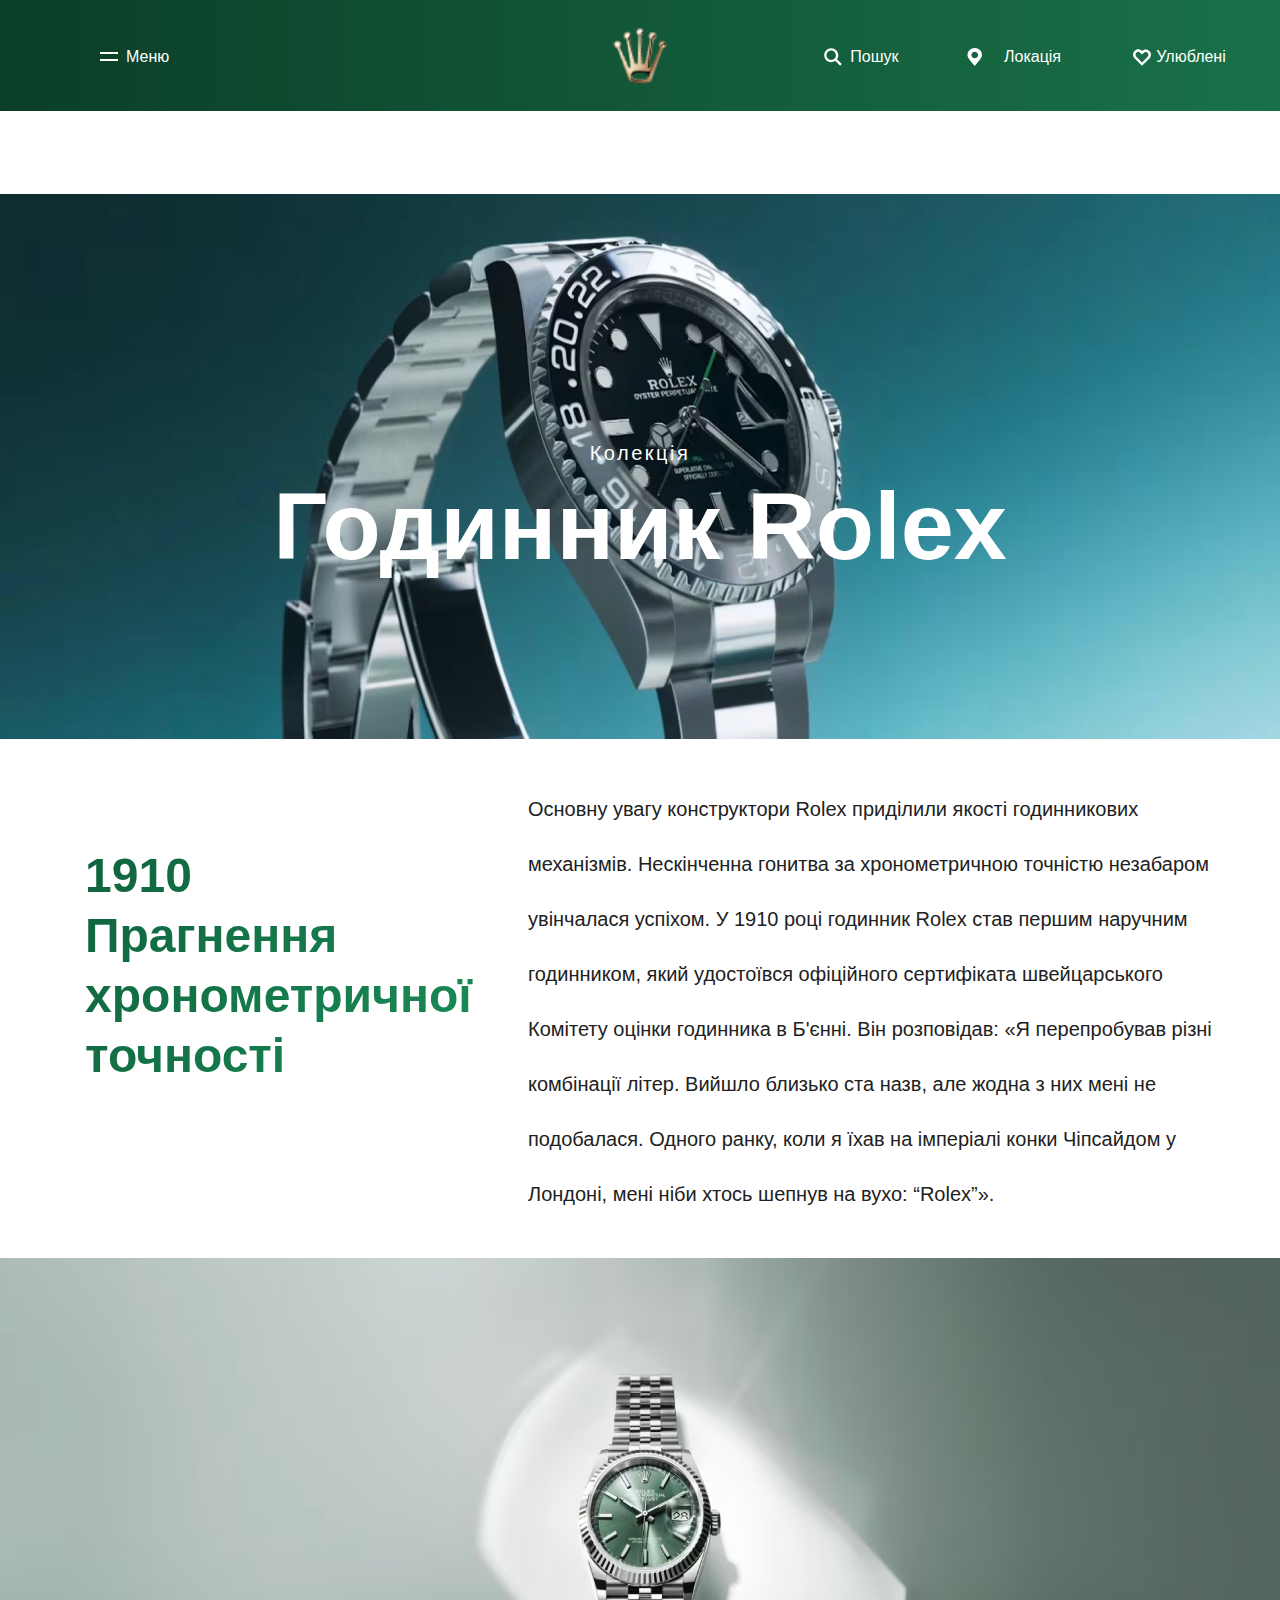
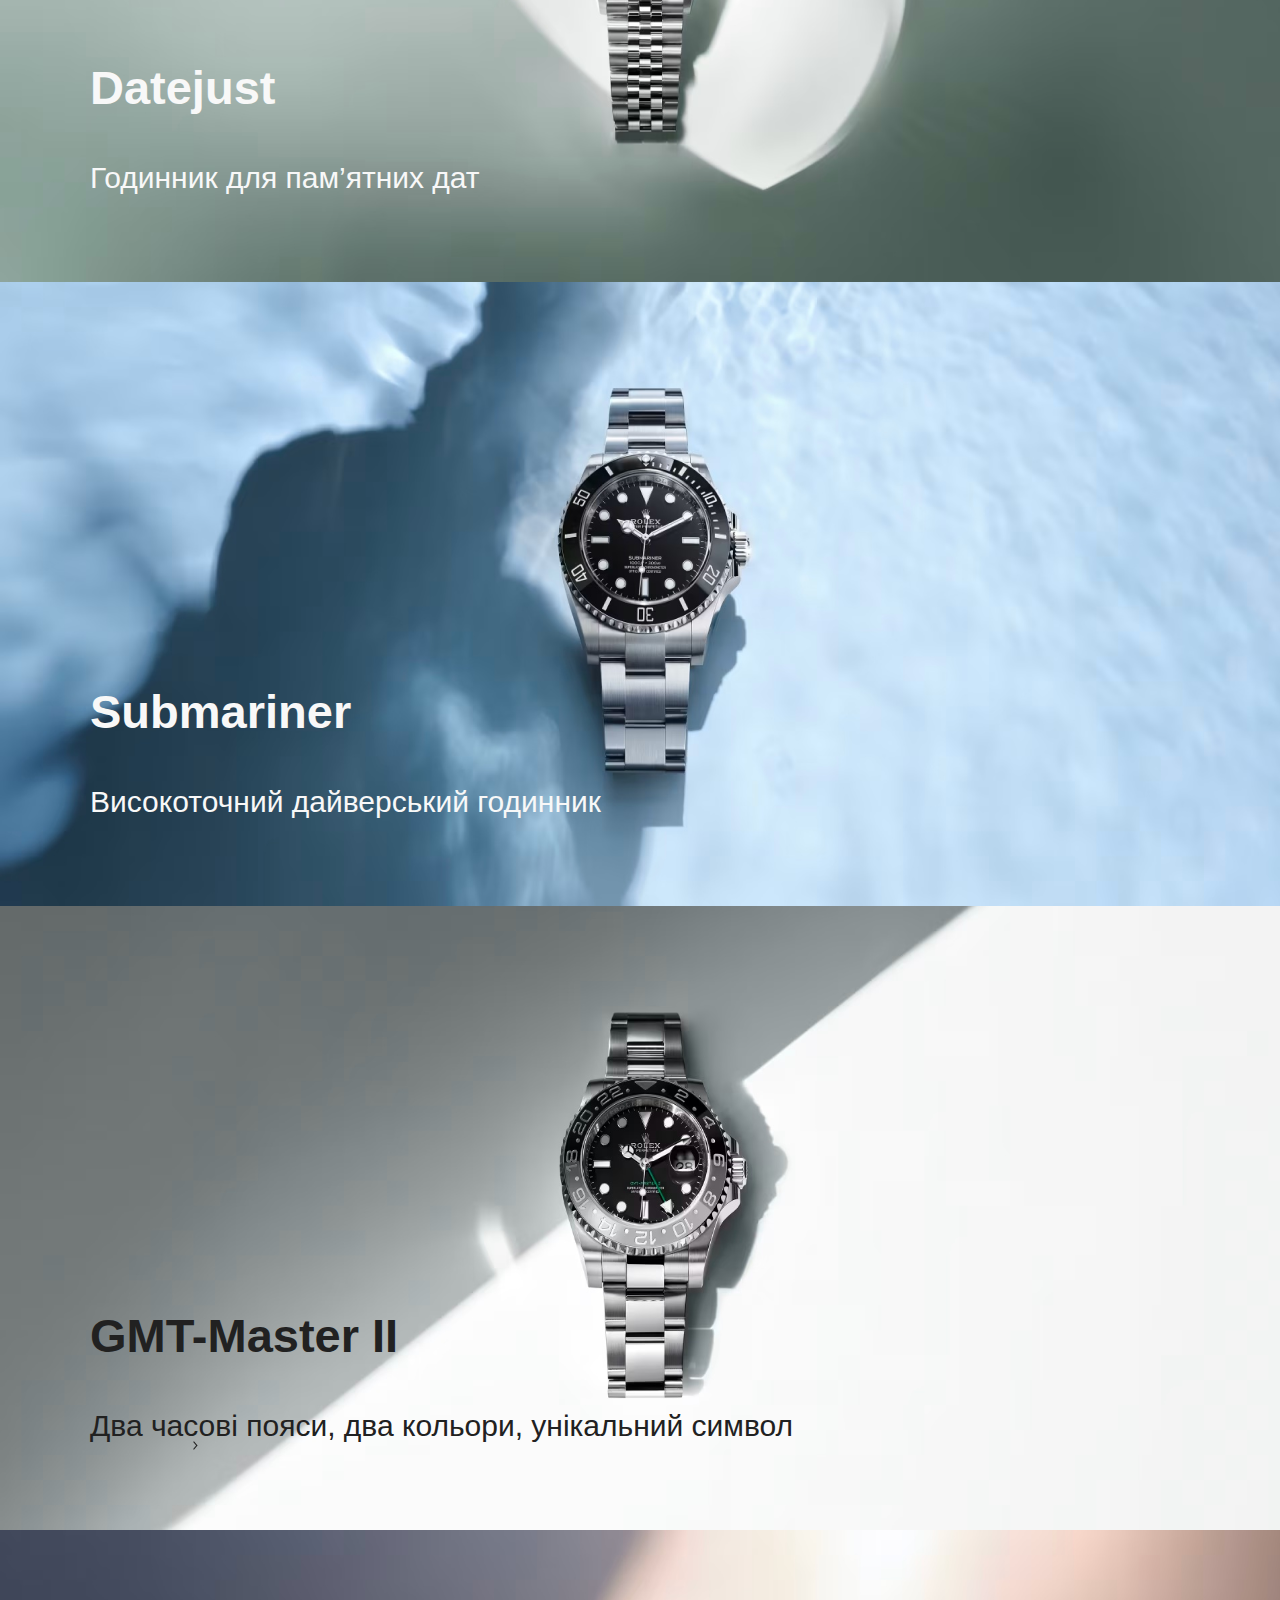
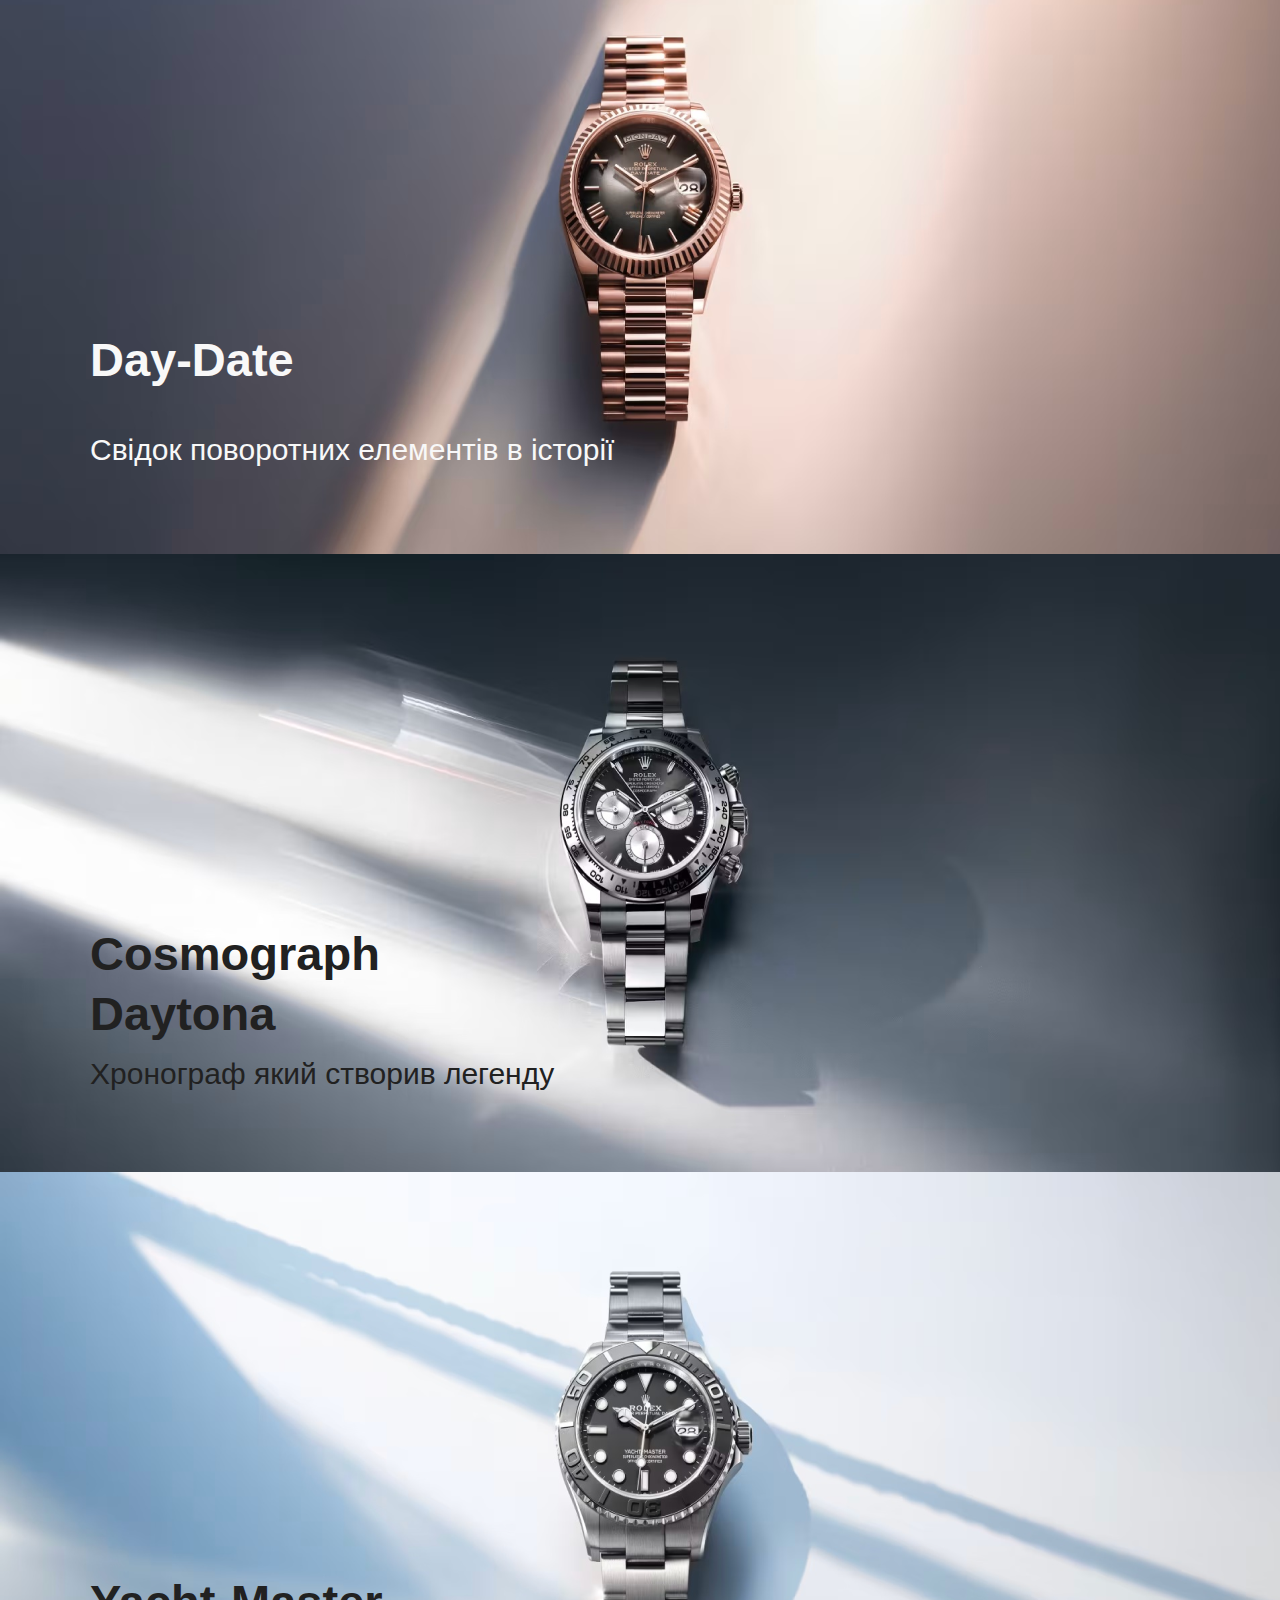
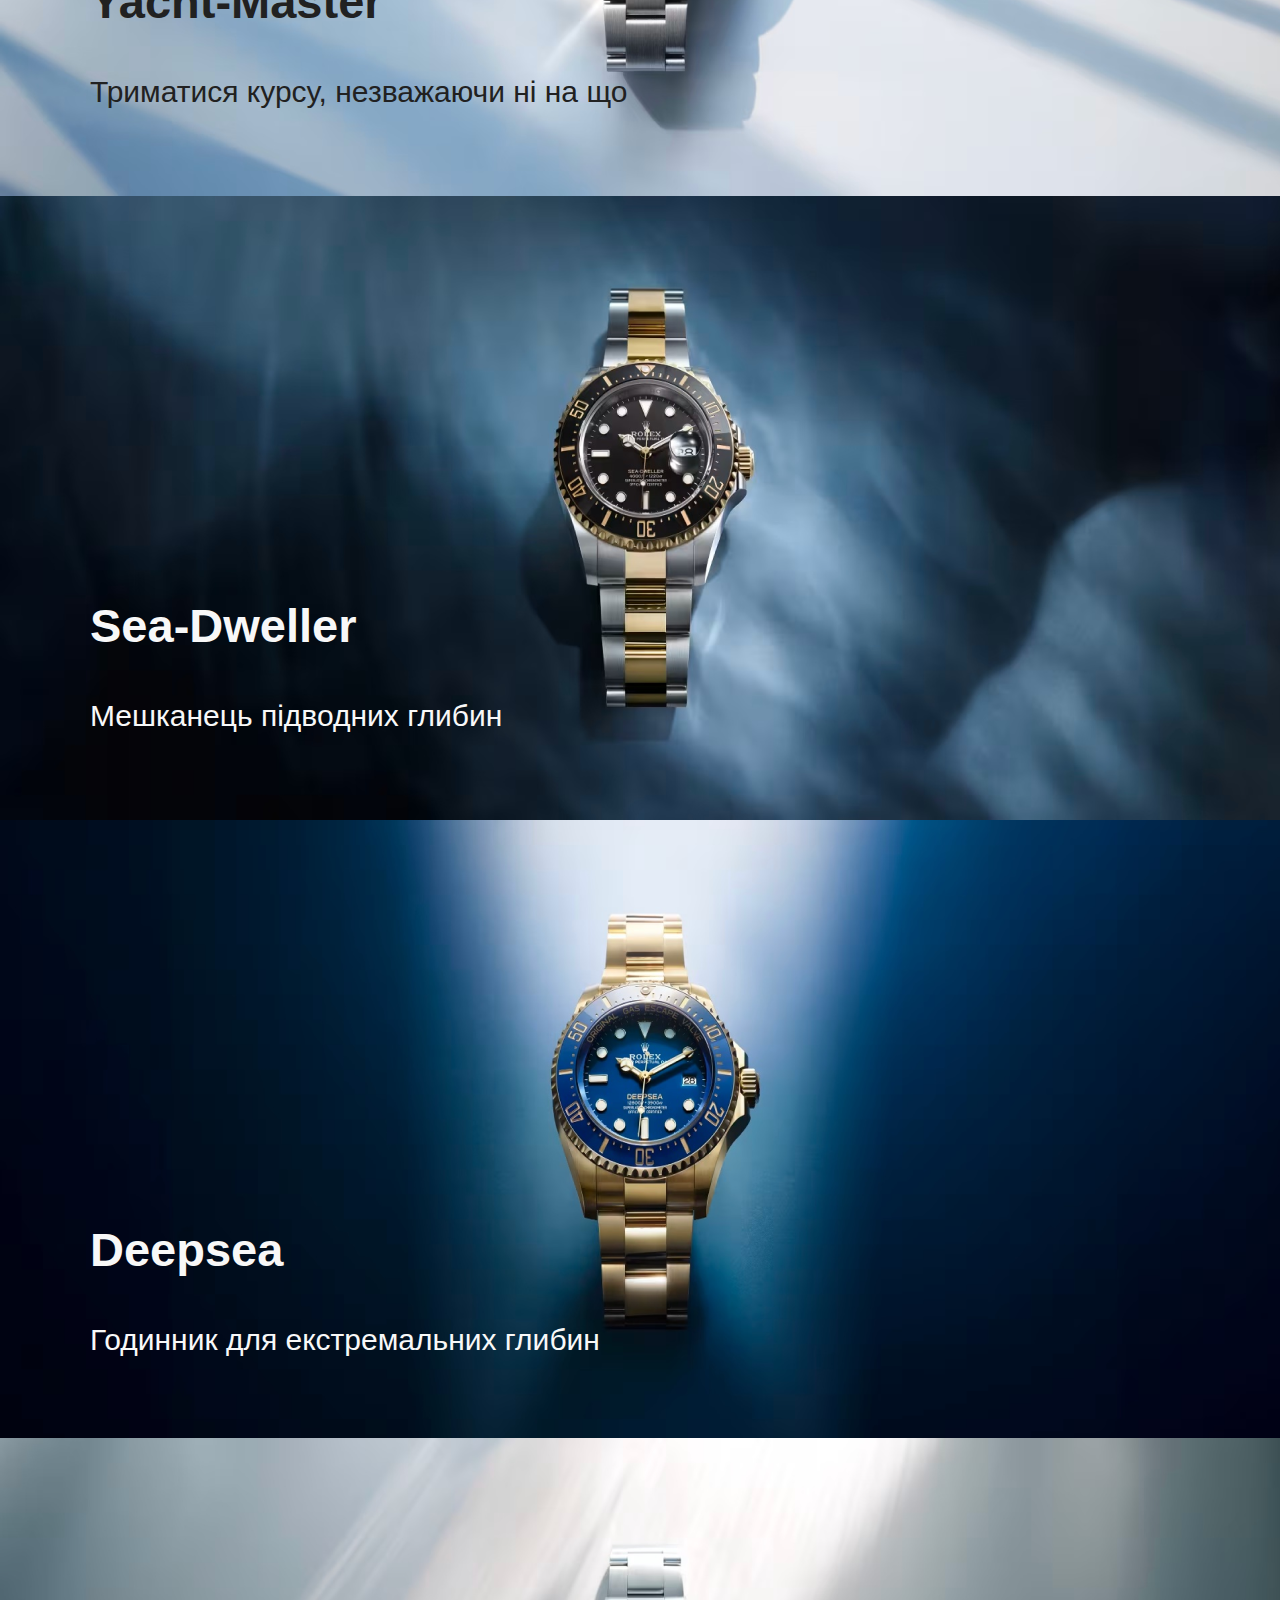
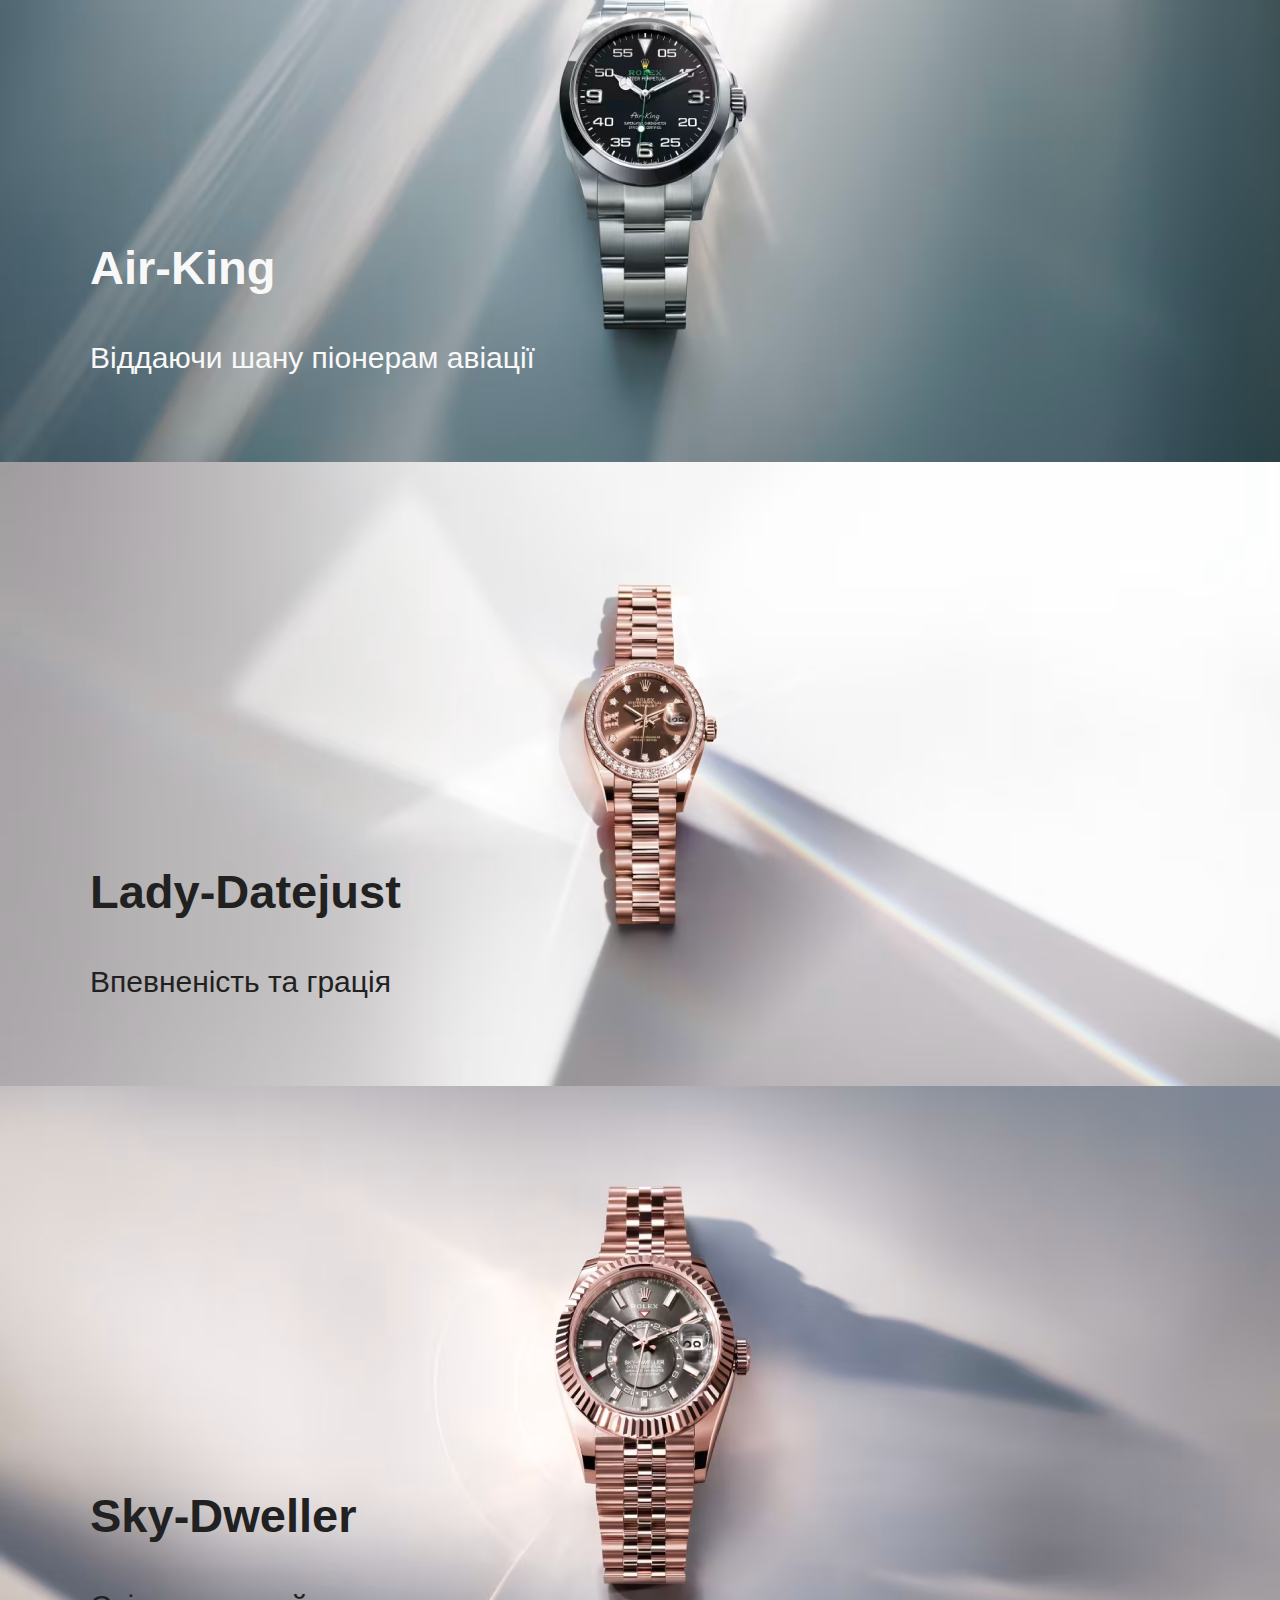
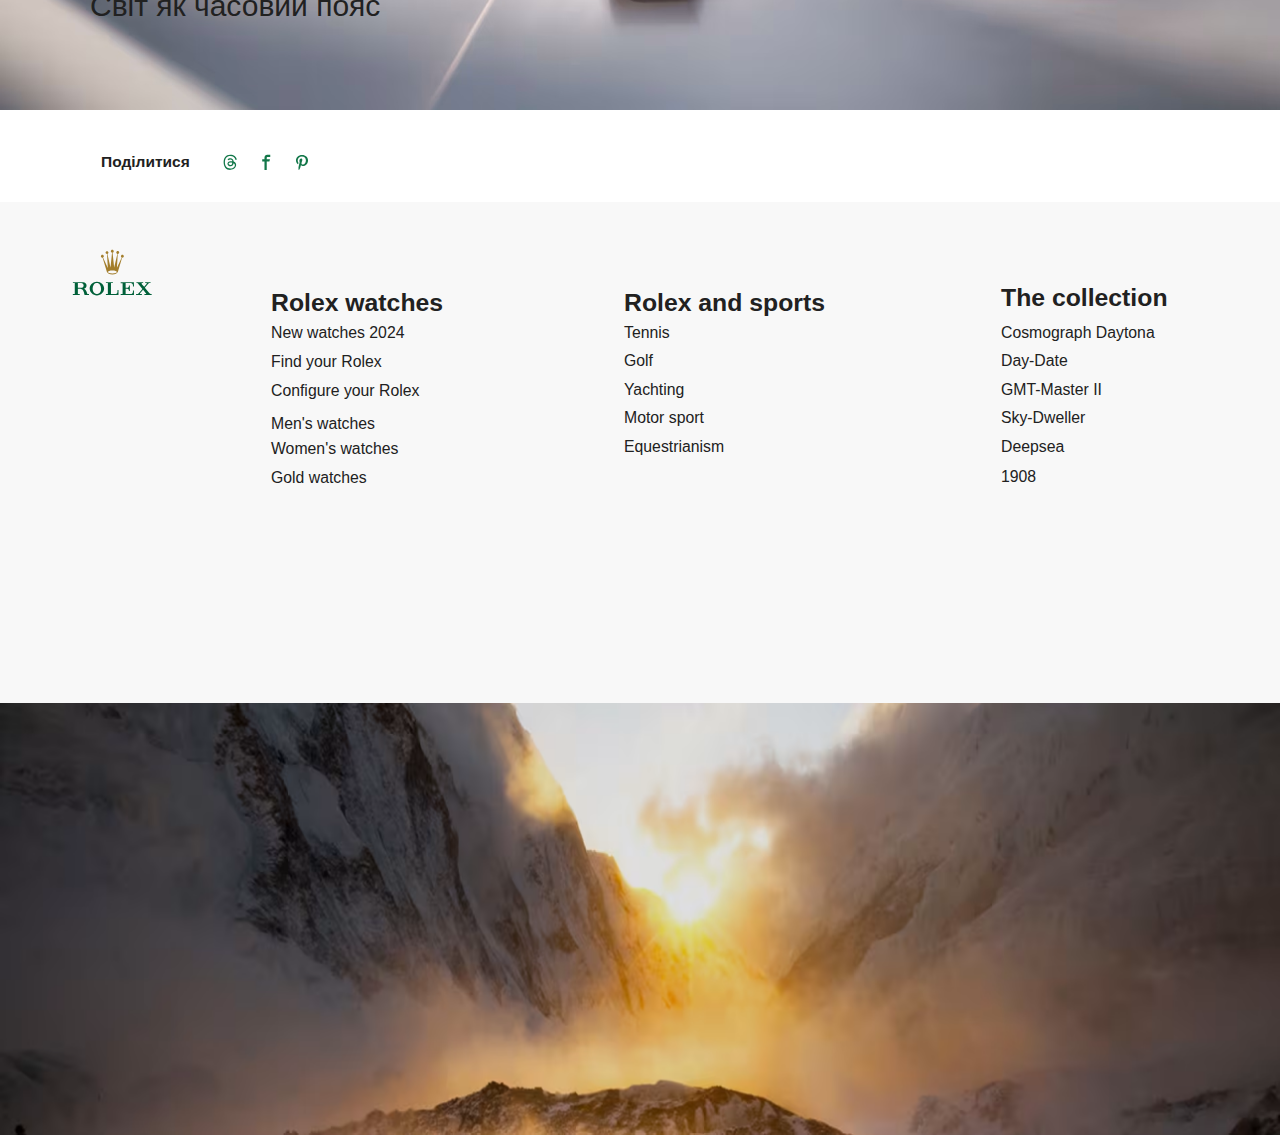
==== commit 04e0b3f0: "change kode to more easer" ====
--- a/index.html
+++ b/index.html
@@ -1,397 +1,172 @@
 <!DOCTYPE html>
 <html lang="en">
+
 <head>
-  <meta charset="UTF-8">
-  <meta http-equiv="X-UA-Compatible" content="IE=edge">
-  <meta name="viewport" content="width=device-width, initial-scale=1.0">
-  <link rel="stylesheet" href="./vars.css">
-  <link rel="stylesheet" href="./styles.css">
-  <script src="script.js"></script>
-  
-  
-  <style>
-   a,
-   button,
-   input,
-   select,
-   h1,
-   h2,
-   h3,
-   h4,
-   h5,
-   * {
-       box-sizing: border-box;
-       margin: 0;
-       padding: 0;
-       border: none;
-       text-decoration: none;
-       background: none;
-   
-       -webkit-font-smoothing: antialiased;
-   }
-   
-   menu, ol, ul {
-       list-style-type: none;
-       margin: 0;
-       padding: 0;
-   }
-   </style>
-  <title>Document</title>
+    <meta charset="UTF-8">
+    <meta name="viewport" content="width=device-width, initial-scale=1.0">
+    <link rel="stylesheet" href="styles.css">
+    <title>Rolex</title>
 </head>
-<div class="content">
-  <h2 class="animated-text">Цей текст з'являється при прокручуванні!</h2>
-</div>
+
 <body>
-  <div class="hero">
-    <h1>Ласкаво просимо до світу Rolex</h1>
-</div>
-
-<div class="watch-container">
-    <img src="rolex.png" alt="Rolex Watch" class="watch">
-</div>
-  <nav role="navigation">
-    <div id="menuToggle">
-      <input type="checkbox" />
-        <span></span>
-        <span></span>
-        <span></span>
-    <ul id="menu">
-      <li><a href="#">Home</a></li>
-      <li><a href="#">About</a></li>
-      <li><a href="#">Info</a></li>
-      <li><a href="#">Contact</a></li>
-    </ul>
-   </div>
-  </nav>
-  <div class="content">
-    <h2 class="animated-text"></h2>
-
-  <div class="mac-book-air-1">
-    <div class="background">
-      <div class="list-item-button">
-        <div class="div2">Меню</div>
-        <img class="svg" src="img/svg0.svg" />
-      </div>
-      <div class="figure-link-go-to-home-page">
-        <div class="svg2">
-          <img class="vector2" src="img/vector1.svg" />
-          <img class="vector3" src="img/vector2.svg" />
-          <img class="vector4" src="img/vector3.svg" />
-          <img class="vector5" src="img/vector4.svg" />
-          <img class="vector6" src="img/vector5.svg" />
-          <img class="vector7" src="img/vector6.svg" />
-          <img class="vector8" src="img/vector7.svg" />
-          <img class="vector9" src="img/vector8.svg" />
-          <img class="vector10" src="img/vector9.svg" />
-          <img class="group2" src="img/group1.svg" />
-          <img class="vector11" src="img/vector10.svg" />
-          <img class="vector12" src="img/vector11.svg" />
-          <img class="vector13" src="img/vector12.svg" />
+    <header>
+        <div class="menu">
+            <div class="menut">Меню</div>
+            <img class="menup" src="img/svg0.svg" />
         </div>
-      </div>
-      <div class="search-container">
-        <input type="text" id="search-input" placeholder="Введіть запит...">
-        <button id="search-button" onclick="searchWeb()">🔍 Пошук</button>
-        <p id="search-result"></p>
+        <img class="logo" src="logo.png" />
+        <div class="poshyk">
+            <img class="poshykp" src="img/svg2.svg" />
+            <div class="poshykt">Пошук</div>
+        </div> 
+        <div class="lokacia">
+            <div class="lokaciat">Локація</div>
+            <img class="lokaciap" src="img/vector13.svg" />
+        </div>
+        <div class="like">
+            <div class="liket">Улюблені</div>
+            <img class="likep" src="img/img3.svg" />
+        </div>
+    </header>
+    <div class="history">
+        <img class="historyp" src="img/picture-rolex-watches-collection-hub-cover-autoplay-posterframe0.png" />
+        <div class="historyt1">Колекція</div>
+        <div class="historyt2">Годинник Rolex</div>
     </div>
-      <div class="item-link20">
-        <div class="div4">Локація</div>
-        <img class="vector14" src="img/vector13.svg" />
-      </div>
-      <div class="item-link21">
-        <div class="div5">Улюблені</div>
-        <img class="img4" src="img/img3.svg" />
-      </div>
+    <div class="text">
+        <div class="textsmall">
+            1910
+            <br />
+            Прагнення хронометричної точності
+        </div>
+        <div class="textbig">
+            Основну увагу конструктори Rolex приділили якості годинникових механізмів.
+            Нескінченна гонитва за хронометричною точністю незабаром увінчалася
+            успіхом. У 1910 році годинник Rolex став першим наручним годинником, який
+            удостоївся офіційного сертифіката швейцарського Комітету оцінки годинника
+            в Б&#039;єнні. Він розповідав: «Я перепробував різні комбінації літер.
+            Вийшло близько ста назв, але жодна з них мені не подобалася. Одного ранку,
+            коли я їхав на імперіалі конки Чіпсайдом у Лондоні, мені ніби хтось шепнув
+            на вухо: “Rolex”».
+        </div>
     </div>
-    <img
-      class="figure-picture-rolex-com-footer-rolex-org-push-cc-69-1587746"
-      src="img/figure-picture-rolex-com-footer-rolex-org-push-cc-69-15877460.png"
-    />
-    <div class="futer-2">
-      <div class="section-svg">
-        <img class="vector" src="img/vector0.svg" />
-        <img class="group" src="img/group0.svg" />
-      </div>
-      <div class="nav-list">
-        <div class="item">
-          <div class="link">
-            <div class="rolex-watches">Rolex watches</div>
-          </div>
-          <div class="list">
-            <div class="item-link">
-              <div class="new-watches-2024">New watches 2024</div>
-            </div>
-            <div class="item-link2">
-              <div class="find-your-rolex">Find your Rolex</div>
-            </div>
-            <div class="item-link3">
-              <div class="configure-your-rolex">Configure your Rolex</div>
-            </div>
-            <div class="item-link4">
-              <div class="men-s-watches">Men&#039;s watches</div>
-            </div>
-            <div class="item-link5">
-              <div class="women-s-watches">Women&#039;s watches</div>
-            </div>
-            <div class="item-link6">
-              <div class="gold-watches">Gold watches</div>
-            </div>
-          </div>
-        </div>
-        <div class="item2">
-          <div class="link2">
-            <div class="the-collection">The collection</div>
-          </div>
-          <div class="list2">
-            <div class="item-link7">
-              <div class="cosmograph-daytona">Cosmograph Daytona</div>
-            </div>
-            <div class="item-link8">
-              <div class="day-date">Day-Date</div>
-            </div>
-            <div class="item-link9">
-              <div class="sky-dweller">Sky-Dweller</div>
-            </div>
-            <div class="gmt-master-ii">GMT-Master II</div>
-            <div class="item-link10"></div>
-            <div class="deepsea">Deepsea</div>
-            <div class="item-link11"></div>
-            <div class="_1908">1908</div>
-          </div>
-        </div>
-        <div class="item3">
-          <div class="link">
-            <div class="rolex-and-sports">Rolex and sports</div>
-          </div>
-          <div class="list3">
-            <div class="item-link12">
-              <div class="tennis">Tennis</div>
-            </div>
-            <div class="item-link13">
-              <div class="golf">Golf</div>
-            </div>
-            <div class="item-link14">
-              <div class="yachting">Yachting</div>
-            </div>
-            <div class="item-link15">
-              <div class="motor-sport">Motor sport</div>
-            </div>
-            <div class="item-link16">
-              <div class="equestrianism">Equestrianism</div>
-            </div>
-          </div>
-        </div>
-        <div class="item4">
-          <div class="list4">
-            <div class="item-link17">
-              <div class="store-locator">Store locator</div>
-            </div>
-            <div class="item-link18">
-              <div class="buying-a-rolex">Buying a Rolex</div>
-            </div>
-            <div class="item-link19">
-              <div class="rolex-certified-pre-owned">
-                Rolex Certified Pre-Owned
-              </div>
-            </div>
-          </div>
-        </div>
-        <div class="link3">
-          <div class="buying-a-rolex2">Buying a Rolex</div>
-        </div>
-      </div>
+    <div class="datejust">
+        <img class="datejustp"
+            src="img/figure-picture-collection-rolex-watches-datejust-m-126234-0051-10161-rsa-datejust-31-m-278274-0018-carrousel-240.png" />
+        <div class="datejust1">Datejust</div>
+        <div class="datejust2">Годинник для пам’ятних дат</div>
+    </div>
+    <div class="submariner">
+        <img class="submarinerp"
+            src="img/figure-picture-collection-rolex-watches-submariner-m-124060-0001-10156-rsa-submariner-41-m-124060-0001-carrousel-240.png" />
+        <div class="submariner1">Submariner</div>
+        <div class="submariner2">Високоточний дайверський годинник</div>
+    </div>
+    <div class="gmt-master-ii">
+        <img class="gmt-master-iip"
+            src="img/figure-picture-collection-rolex-watches-gmt-master-ii-m-126710-grnr-0004-10149-rsa-topolino-oyster-carrousel-240.svg" />
+        <div class="gmt-master-ii1">GMT-Master II</div>
+        <div class="gmt-master-ii2">Два часові пояси, два кольори, унікальний символ</div>
+    </div>
+    <div class="day-date">
+        <img class="day-datep"
+            src="img/figure-picture-collection-rolex-watches-day-date-m-228235-0055-10150-rsa-cad-24-everose-carrousel-240.png" />
+        <div class="day-date1">Day-Date</div>
+        <div class="day-date2">Свідок поворотних елементів в історії</div>
+    </div>
+    <div class="cosmograph-daytona">
+        <img class="cosmograph-daytonap"
+            src="img/figure-picture-collection-rolex-watches-cosmograph-daytona-m-126509-0001-10168-rsa-daytona-40-m-126509-0001-carrousel-240.png" />
+        <div class="cosmograph-daytona1">Cosmograph Daytona</div>
+        <div class="cosmograph-daytona2">Хронограф який створив легенду</div>
+    </div>
+    <div class="yacht-master">
+        <img class="yacht-masterp"
+            src="img/figure-picture-collection-rolex-watches-yacht-master-m-226627-0001-10154-rsa-yachtmaster-42-m-226627-0001-carrousel-240.png" />
+        <div class="yacht-master1">Yacht-Master</div>
+        <div class="yacht-master2">Триматися курсу, незважаючи ні на що</div>
+    </div>
+    <div class="sea-dweller">
+        <img class="sea-dwellerp"
+            src="img/figure-picture-collection-rolex-watches-sea-dweller-10158-rsa-seadweller-43-m-126603-0001-carrousel-240.png" />
+        <div class="sea-dweller1">Sea-Dweller</div>
+        <div class="sea-dweller2">Мешканець підводних глибин</div>
+    </div>
+    <div class="deepsea">
+        <img class="deepseap"
+            src="img/figure-picture-collection-rolex-watches-deepsea-m-136668-lb-0001-10153-rsa-caraibes-44-carrousel-24-ab0.png" />
+        <div class="deepsea1">Deepsea</div>
+        <div class="deepsea2">Годинник для екстремальних глибин</div>
+    </div>
+    <div class="air-king">
+        <img class="air-kingp"
+            src="img/figure-picture-collection-rolex-watches-air-king-m-126900-0001-10155-rsa-airking-40-m-126900-0001-carrousel-240.png" />
+        <div class="air-king1">Air-King</div>
+        <div class="air-king2">Віддаючи шану піонерам авіації</div>
+    </div>
+    <div class="lady-datejust">
+        <img class="lady-datejustp"
+            src="img/figure-picture-collection-rolex-watches-lady-datejust-m-279135-rbr-0001-10160-rsa-ladydatejust-28-m-279135-rbr-0001-carrousel-240.png" />
+        <div class="lady-datejust1">Lady-Datejust</div>
+        <div class="lady-datejust2">Впевненість та грація</div>
+    </div>
+    <div class="sky-dweller">
+        <img class="sky-dwellerp"
+            src="img/figure-picture-collection-rolex-watches-sky-dweller-m-336935-0008-10152-rsa-cap-everose-42-carrousel-24-19-02-20240.png" />
+        <div class="sky-dweller1">Sky-Dweller</div>
+        <div class="sky-dweller2">Світ як часовий пояс</div>
     </div>
     <div class="futer-1">
-      <div class="div">Поділитися</div>
-      <div class="list5">
-        <div class="item-link-share-this-page-via-threads-open-in-popin">
-          <img class="img" src="img/img0.svg" />
+        <div class="share">Поділитися</div>
+        <div class="program">
+            <img class="pinterest" src="img/img0.svg" />
+            <img class="facebook" src="img/img1.svg" />
+            <img class="threads" src="img/img2.svg" />
         </div>
-        <div class="item-link-share-this-page-via-facebook-open-in-popin">
-          <img class="img2" src="img/img1.svg" />
+    </div>
+    <div class="futer-2">
+        <div class="logof">
+            <img class="logof1" src="img/vector0.svg" />
+            <img class="logof2" src="img/group0.svg" />
         </div>
-        <div class="item-link-share-this-page-via-pinterest-open-in-popin"></div>
-        <img class="img3" src="img/img2.svg" />
-      </div>
+
+        <div class="futert">
+            <div class="rolex-watches">
+                <div class="rolex-watches1">Rolex watches</div>
+                <div class="rolex-watches2">
+                    <div class="new-watches-2024">New watches 2024</div>
+                    <div class="find-your-rolex">Find your Rolex</div>
+                    <div class="configure-your-rolex">Configure your Rolex</div>
+                    <div class="men-s-watches">Men&#039;s watches</div>
+                    <div class="women-s-watches">Women&#039;s watches</div>
+                    <div class="gold-watches">Gold watches</div>
+                </div>
+            </div>
+            <div class="thecollection">
+                <div class="thecollection1">The collection</div>
+                <div class="thecollection2">
+                    <div class="cosmograph-daytonaf">Cosmograph Daytona</div>
+                    <div class="day-datef">Day-Date</div>
+                    <div class="sky-dwellerf">Sky-Dweller</div>
+                    <div class="gmt-master-iif">GMT-Master II</div>
+                    <div class="deepseaf">Deepsea</div>
+                    <div class="_1908f">1908</div>
+                </div>
+            </div>
+            <div class="sport">
+                <div class="sport1">Rolex and sports</div>
+                <div class="sport2">
+                        <div class="tennis">Tennis</div>
+                        <div class="golf">Golf</div>
+                        <div class="yachting">Yachting</div>
+                        <div class="motor-sport">Motor sport</div>
+                        <div class="equestrianism">Equestrianism</div>
+                    </div>
+                </div>
+            </div>
+        </div>
     </div>
-    
-      
-    <div class="section">
-      <div class="heading-2-explore-the-rolex-collection">
-        1910
-        <br />
-        Прагнення хронометричної точності
-      </div>
-      <div class="text"></div>
-      <div class="rolex-1910-rolex-rolex">
-        Основну увагу конструктори Rolex приділили якості годинникових механізмів.
-        Нескінченна гонитва за хронометричною точністю незабаром увінчалася
-        успіхом. У 1910 році годинник Rolex став першим наручним годинником, який
-        удостоївся офіційного сертифіката швейцарського Комітету оцінки годинника
-        в Б&#039;єнні. Він розповідав: «Я перепробував різні комбінації літер.
-        Вийшло близько ста назв, але жодна з них мені не подобалася. Одного ранку,
-        коли я їхав на імперіалі конки Чіпсайдом у Лондоні, мені ніби хтось шепнув
-        на вухо: “Rolex”».
-      </div>
-    </div>
-    <div class="item-12">
-      <img
-        class="figure-picture-collection-rolex-watches-sky-dweller-m-336935-0008-10152-rsa-cap-everose-42-carrousel-24-19-02-2024"
-        src="img/figure-picture-collection-rolex-watches-sky-dweller-m-336935-0008-10152-rsa-cap-everose-42-carrousel-24-19-02-20240.png"
-      />
-      <div class="heading-2-sky-dweller">Sky-Dweller</div>
-      <div class="div6">Світ як часовий пояс</div>
-      <div class="link-discover-sky-dweller">
-        <div class="img5"></div>
-        <img class="vector15" src="img/vector14.svg" />
-      </div>
-    </div>
-    <div class="item-11">
-      <img
-        class="figure-picture-collection-rolex-watches-lady-datejust-m-279135-rbr-0001-10160-rsa-ladydatejust-28-m-279135-rbr-0001-carrousel-24"
-        src="img/figure-picture-collection-rolex-watches-lady-datejust-m-279135-rbr-0001-10160-rsa-ladydatejust-28-m-279135-rbr-0001-carrousel-240.png"
-      />
-      <div class="heading-2-lady-datejust">Lady-Datejust</div>
-      <div class="div7">Впевненість та грація</div>
-      <div class="link-discover-lady-datejust">
-        <div class="img5"></div>
-        <img class="vector16" src="img/vector15.svg" />
-      </div>
-    </div>
-    <div class="item-10">
-      <img
-        class="figure-picture-collection-rolex-watches-air-king-m-126900-0001-10155-rsa-airking-40-m-126900-0001-carrousel-24"
-        src="img/figure-picture-collection-rolex-watches-air-king-m-126900-0001-10155-rsa-airking-40-m-126900-0001-carrousel-240.png"
-      />
-      <div class="heading-2-air-king">Air-King</div>
-      <div class="div8">Віддаючи шану піонерам авіації</div>
-      <div class="link-discover-air-king">
-        <div class="img5"></div>
-        <img class="vector17" src="img/vector16.svg" />
-      </div>
-    </div>
-    <div class="item-9">
-      <img
-        class="figure-picture-collection-rolex-watches-deepsea-m-136668-lb-0001-10153-rsa-caraibes-44-carrousel-24-ab"
-        src="img/figure-picture-collection-rolex-watches-deepsea-m-136668-lb-0001-10153-rsa-caraibes-44-carrousel-24-ab0.png"
-      />
-      <div class="heading-2-deepsea">Deepsea</div>
-      <div class="div9">Годинник для екстремальних глибин</div>
-      <div class="link-discover-more">
-        <img class="img6" src="img/img7.svg" />
-      </div>
-    </div>
-    <div class="item-8">
-      <img
-        class="figure-picture-collection-rolex-watches-sea-dweller-10158-rsa-seadweller-43-m-126603-0001-carrousel-24"
-        src="img/figure-picture-collection-rolex-watches-sea-dweller-10158-rsa-seadweller-43-m-126603-0001-carrousel-240.png"
-      />
-      <div class="heading-2-sea-dweller">Sea-Dweller</div>
-      <div class="div10">Мешканець підводних глибин</div>
-      <div class="link-discover-sea-dweller">
-        <img class="img7" src="img/img8.svg" />
-      </div>
-    </div>
-    <div class="item-7">
-      <img
-        class="figure-picture-collection-rolex-watches-yacht-master-m-226627-0001-10154-rsa-yachtmaster-42-m-226627-0001-carrousel-24"
-        src="img/figure-picture-collection-rolex-watches-yacht-master-m-226627-0001-10154-rsa-yachtmaster-42-m-226627-0001-carrousel-240.png"
-      />
-      <div class="heading-2-yacht-master">Yacht-Master</div>
-      <div class="div11">Триматися курсу, незважаючи ні на що</div>
-      <div class="link-discover-yacht-master">
-        <img class="img8" src="img/img9.svg" />
-      </div>
-    </div>
-    <div class="item-6">
-      <div
-        class="figure-picture-collection-rolex-watches-oyster-perpetual-m-124300-0001-10159-rsa-oysterperpetual-41-m-124300-0001-carrousel-24"
-        style="
-          background: url(img/figure-picture-collection-rolex-watches-oyster-perpetual-m-124300-0001-10159-rsa-oysterperpetual-41-m-124300-0001-carrousel-240.png)
-            center;
-          background-size: cover;
-          background-repeat: no-repeat;
-        "
-      >
-        <div class="rolex">Квінтесенція Rolex</div>
-      </div>
-      <div class="heading-2-oyster-perpetual">Oyster Perpetual</div>
-    </div>
-    <div class="item-5">
-      <img
-        class="figure-picture-collection-rolex-watches-cosmograph-daytona-m-126509-0001-10168-rsa-daytona-40-m-126509-0001-carrousel-24"
-        src="img/figure-picture-collection-rolex-watches-cosmograph-daytona-m-126509-0001-10168-rsa-daytona-40-m-126509-0001-carrousel-240.png"
-      />
-      <div class="heading-2-cosmograph-daytona">Cosmograph Daytona</div>
-      <div class="div12">Хронограф який створив легенду</div>
-      <div class="link-discover-cosmograph-daytona">
-        <div class="img5"></div>
-        <img class="vector18" src="img/vector17.svg" />
-      </div>
-    </div>
-    <div class="item-4">
-      <img
-        class="figure-picture-collection-rolex-watches-day-date-m-228235-0055-10150-rsa-cad-24-everose-carrousel-24"
-        src="img/figure-picture-collection-rolex-watches-day-date-m-228235-0055-10150-rsa-cad-24-everose-carrousel-240.png"
-      />
-      <div class="heading-2-day-date">Day-Date</div>
-      <div class="div13">Свідок поворотних елементів в історії</div>
-      <div class="link-discover-day-date">
-        <img class="img9" src="img/img11.svg" />
-      </div>
-    </div>
-    <div class="item-3">
-      <img
-        class="figure-picture-collection-rolex-watches-gmt-master-ii-m-126710-grnr-0004-10149-rsa-topolino-oyster-carrousel-24"
-        src="img/figure-picture-collection-rolex-watches-gmt-master-ii-m-126710-grnr-0004-10149-rsa-topolino-oyster-carrousel-240.svg"
-      />
-      <div class="heading-2-gmt-master-ii">GMT-Master II</div>
-      <div class="div14">Два часові пояси, два кольори, унікальний символ</div>
-      <div class="link-discover-gmt-master-ii">
-        <div class="img10"></div>
-      </div>
-    </div>
-    <div class="item-2">
-      <img
-        class="figure-picture-collection-rolex-watches-submariner-m-124060-0001-10156-rsa-submariner-41-m-124060-0001-carrousel-24"
-        src="img/figure-picture-collection-rolex-watches-submariner-m-124060-0001-10156-rsa-submariner-41-m-124060-0001-carrousel-240.png"
-      />
-      <div class="heading-2-submariner">Submariner</div>
-      <div class="div15">Високоточний дайверський годинник</div>
-      <div class="link-discover-submariner">
-        <div class="img5"></div>
-        <img class="vector19" src="img/vector18.svg" />
-      </div>
-    </div>
-    <div class="item-1">
-      <img
-        class="figure-picture-collection-rolex-watches-datejust-m-126234-0051-10161-rsa-datejust-31-m-278274-0018-carrousel-24"
-        src="img/figure-picture-collection-rolex-watches-datejust-m-126234-0051-10161-rsa-datejust-31-m-278274-0018-carrousel-240.png"
-      />
-      <div class="heading-2-datejust">Datejust</div>
-      <div class="div16">Годинник для пам’ятних дат</div>
-    </div>
-    <div class="header">
-      <img
-        class="picture-rolex-watches-collection-hub-cover-autoplay-posterframe"
-        src="img/picture-rolex-watches-collection-hub-cover-autoplay-posterframe0.png"
-      />
-      <div class="watches">
-        <div class="div17">Колекція</div>
-        <div id="message-container" style="display: none; background-color: #f8d7da; color: #721c24; padding: 10px; margin-bottom: 10px; border: 1px solid #f5c6cb; border-radius: 5px;"></div>
-      </div>
-      <div class="heading-1-rolex-watches">Годинник Rolex</div>
-    </div>
-  </div> 
-  <h1>привіт</h1>
-</div>
-  
+    <img class="picture" src="img/figure-picture-rolex-com-footer-rolex-org-push-cc-69-15877460.png" />
 </body>
-<<<<<<< HEAD
-=======
-<footer>
-  <h1>привіт</h1>
-  <h2>сатір</h2>
-</footer>
->>>>>>> 947b0c9 (first commit)
+
 </html>--- a/styles.css
+++ b/styles.css
@@ -1,258 +1,18 @@
-/* Основні стилі */
-body {
-  margin: 0;
-  font-family: Arial, sans-serif;
-  overflow-x: hidden;
-}
-
-/* Стилі для хедера */
 header {
   background: linear-gradient(90deg,
-          rgba(11, 62, 39, 1) 0%,
-          rgba(25, 113, 73, 1) 100%);
-  color: white;
-  padding: 25px 20px;
-  height: 20px;
+      rgba(11, 62, 39, 1) 0%,
+      rgba(25, 113, 73, 1) 100%);
   width: 100%;
-  top: 0;
-  left: 0;
-  z-index: 1000;
-  position: fixed;
-}
-
-.container {
-  display: flex;
-  justify-content: space-between;
-  align-items: center;
-  max-width: 1200px;
-  margin: 0 auto;
-}
-
-.logo {
-  font-size: 24px;
-  font-weight: bold;
-}
-
-/* Бургер-меню */
-.burger-menu {
-  width: 30px;
-  height: 22px;
-  cursor: pointer;
-  display: flex;
-  flex-direction: column;
-  justify-content: space-between;
-  position: fixed; /* Важливо: позиціювання fixed для переднього плану */
-  top: 20px;
-  left: 20px;
-  z-index: 3000; /* Високий z-index для бургер-меню */
-}
-
-.burger-menu span {
-  background: white;
-  height: 4px;
-  width: 100%;
-  border-radius: 2px;
-  transition: 0.3s ease; /* Плавний перехід */
-}
-
-/* Активний стан бургер-меню */
-.burger-menu.active {
-  z-index: 3000; /* Бургер-меню залишається на передньому плані */
-}
-
-.burger-menu.active span:nth-child(1) {
-  transform: translateY(9px) rotate(45deg);
-}
-
-.burger-menu.active span:nth-child(2) {
-  opacity: 1;
-}
-
-.burger-menu.active span:nth-child(3) {
-  transform: translateY(-9px) rotate(-45deg);
-}
-
-/* Фон меню (overlay) */
-.menu-overlay {
-  position: fixed; /* Накладання на весь екран */
-  top: 0;
-  left: 0;
-  width: 100%;
-  height: 100vh;
-  background: linear-gradient(135deg, rgba(18, 78, 53, 1) 0%, rgba(34, 152, 90, 1) 100%);
-  opacity: 0;
-  visibility: hidden;
-  transition: opacity 0.6s ease, visibility 0.6s ease;
-  z-index: 2500; /* Вище контенту, але нижче бургер-меню */
-  display: flex;
-  justify-content: center;
-  align-items: center;
-}
-
-/* Відкриття меню */
-.menu-overlay.active {
-  opacity: 1;
-  visibility: visible;
-}
-
-/* Центрування тексту в меню */
-.nav-menu {
-  text-align: center;
-  transform: scale(0.8);
-  opacity: 0;
-  transition: all 0.6s ease;
-}
-
-.menu-overlay.active .nav-menu {
-  transform: scale(1);
-  opacity: 1;
-}
-
-/* Список меню */
-.nav-menu ul {
-  list-style: none;
-  padding: 0;
-  margin: 0;
-}
-
-.nav-menu ul li {
-  margin: 20px 0;
-}
-
-.nav-menu ul li a {
-  color: #fff;
-  text-decoration: none;
-  font-size: 28px;
-  font-weight: 600;
-  font-family: "Poppins", sans-serif;
-  transition: color 0.3s ease, transform 0.3s ease;
-}
-
-.nav-menu ul li a:hover {
-  color: #ffcc00;
-  transform: scale(1.1);
-}
-
-/* Декоративні ефекти для меню */
-.nav-menu ul li a::before {
-  content: "";
-  display: block;
-  height: 3px;
-  width: 0;
-  background: #ffcc00;
-  margin: 0 auto;
-  transition: width 0.3s ease;
-}
-
-.nav-menu ul li a:hover::before {
-  width: 50%;
-}
-
-/* Бургер-меню */
-.burger-menu {
-  width: 30px;
-  height: 22px;
-  cursor: pointer;
-  display: flex;
-  flex-direction: column;
-  justify-content: space-between;
-  position: fixed; /* Завжди на одному місці */
-  top: 20px;
-  left: 20px; /* Розташування зліва */
-  z-index: 3000; /* Вище меню */
-}
-
-.burger-menu span {
-  background: white;
-  height: 4px;
-  width: 100%;
-  border-radius: 2px;
-  transition: 0.3s ease;
-}
-
-/* Анімація бургер-меню */
-.burger-menu.active span:nth-child(1) {
-  transform: translateY(9px) rotate(45deg);
-}
-
-.burger-menu.active span:nth-child(2) {
-  opacity: 0;
-}
-
-.burger-menu.active span:nth-child(3) {
-  transform: translateY(-9px) rotate(-45deg);
-}
-
-/* Адаптивність для мобільних пристроїв */
-@media (max-width: 768px) {
-  .nav-menu ul li a {
-    font-size: 22px;
-  }
-
-  .burger-menu {
-    top: 15px;
-    left: 15px;
-  }
-}
-
-
-.watch-container {
-  display: grid;
-  grid-template-columns: repeat(auto-fit, minmax(300px, 1fr));
-  gap: 20px;
-  padding: 20px;
-}
-
-.watch-item {
-  background: white;
-  border-radius: 10px;
-  box-shadow: 0 4px 10px rgba(0, 0, 0, 0.1);
-  overflow: hidden;
-  position: relative;
-  text-align: center;
-  padding: 20px;
-  transition: transform 0.3s ease, opacity 0.3s ease;
-  opacity: 0;
-  transform: translateY(30px);
-}
-
-.watch-item.loaded {
-  opacity: 1;
-  transform: translateY(0);
-}
-
-.watch-item img {
-  width: 100%;
-  height: auto;
-  max-height: 200px;
-  object-fit: contain;
-  margin-bottom: 15px;
-}
-
-.watch-title {
-  font-size: 1.5em;
-  font-weight: bold;
-  color: #333;
-}
-
-.watch-description {
-  font-size: 1em;
-  color: #666;
-}
-
-
-
-
-
-.menu {
-  width: 102px;
-  height: 36px;
-  position: absolute;
-  left: 92px;
-  top: 38px;
-}
-
-.menut {
+  height: 111px;
+  position: absolute;
+  left: 0px;
+  top: 0px;
+}
+
+.menut,
+.poshykt,
+.lokaciat,
+.liket {
   color: #ffffff;
   text-align: left;
   font-family: "Inter-Regular", sans-serif;
@@ -260,16 +20,17 @@
   line-height: 22px;
   font-weight: 400;
   position: absolute;
-  left: 34px;
-  top: 8px;
-  width: 55px;
-  height: 23px;
+  top: 7px;
+  height: 24px;
   display: flex;
   align-items: center;
   justify-content: flex-start;
 }
 
-.menup {
+.menup,
+.poshykp,
+.lokaciap,
+.likep {
   width: 18px;
   height: 18px;
   position: absolute;
@@ -278,15 +39,26 @@
   overflow: visible;
 }
 
+.menu {
+  width: 102px;
+  height: 36px;
+  position: absolute;
+  left: 92px;
+  top: 38px;
+}
+
+.menut {
+  left: 34px;
+  width: 55px;
+}
+
 .logo {
-
   width: 52.9px;
   height: 56px;
   position: absolute;
   left: 50%;
   translate: -50% -50%;
   top: 50%;
-
 }
 
 .poshyk {
@@ -297,30 +69,9 @@
   top: 38px;
 }
 
-.poshykp {
-  width: 18px;
-  height: 18px;
-  position: absolute;
-  left: 8px;
-  top: 10px;
-  overflow: visible;
-}
-
 .poshykt {
-  color: #ffffff;
-  text-align: left;
-  font-family: "Inter-Regular", sans-serif;
-  font-size: 16px;
-  line-height: 22px;
-  font-weight: 400;
-  position: absolute;
   left: 34.25px;
-  top: 7.01px;
   width: 53.59px;
-  height: 24px;
-  display: flex;
-  align-items: center;
-  justify-content: flex-start;
 }
 
 .lokacia {
@@ -332,30 +83,8 @@
 }
 
 .lokaciat {
-  color: #ffffff;
-  text-align: left;
-  font-family: "Inter-Regular", sans-serif;
-  font-size: 15.875px;
-  line-height: 22px;
-  font-weight: 400;
-  position: absolute;
   left: 46px;
-  top: 7px;
   width: 66px;
-  height: 24px;
-  display: flex;
-  align-items: center;
-  justify-content: flex-start;
-}
-
-.lokaciap {
-  width: 18px;
-  height: 18px;
-  position: absolute;
-  left: 24px;
-  bottom: 26.32%;
-  top: 26.32%;
-  overflow: visible;
 }
 
 .like {
@@ -366,35 +95,9 @@
   top: 38px;
 }
 
-img{
-  width: 100%;
-}
-
-
 .liket {
-  color: #ffffff;
-  text-align: left;
-  font-family: "Inter-Regular", sans-serif;
-  font-size: 15.875px;
-  line-height: 22px;
-  font-weight: 400;
-  position: absolute;
   left: 31.25px;
-  top: 7.01px;
   width: 78.08px;
-  height: 24px;
-  display: flex;
-  align-items: center;
-  justify-content: flex-start;
-}
-
-.likep {
-  width: 18px;
-  height: 18px;
-  position: absolute;
-  left: 8px;
-  top: 9.01px;
-  overflow: visible;
 }
 
 .history {
@@ -407,44 +110,45 @@
 }
 
 .historyp {
-
-}
-
-.historyt1 {
+  position: absolute;
+  right: 0px;
+  left: 0px;
+  bottom: 0px;
+  top: 0px;
+  overflow: hidden;
+  object-fit: cover;
+}
+
+.historyt1,
+.historyt2 {
   color: #ffffff;
   text-align: center;
   font-family: "Inter-Regular", sans-serif;
+  position: absolute;
+  left: 50%;
+  translate: -50%;
+  display: flex;
+  align-items: center;
+  justify-content: center;
+}
+
+.historyt1 {
   font-size: 20px;
   line-height: 28px;
   letter-spacing: 2.5px;
   font-weight: 400;
-  position: absolute;
-  left: 50%;
-  translate: -50%;
   top: 245px;
   width: 132px;
   height: 28px;
-  display: flex;
-  align-items: center;
-  justify-content: center;
 }
 
 .historyt2 {
-  color: #ffffff;
-  text-align: center;
-  font-family: "Inter-Bold", sans-serif;
   font-size: 95.41230773925781px;
   line-height: 94.91px;
   font-weight: 700;
-  position: absolute;
-  left: 50%;
-  translate: -50%;
   top: 259px;
   width: 779px;
   height: 147px;
-  display: flex;
-  align-items: center;
-  justify-content: center;
 }
 
 .text {
@@ -457,8 +161,8 @@
 
 .textsmall {
   background: linear-gradient(120.55deg,
-          rgba(16, 99, 61, 1) 0%,
-          rgba(26, 145, 90, 1) 100%);
+      rgba(16, 99, 61, 1) 0%,
+      rgba(26, 145, 90, 1) 100%);
   background-clip: text;
   -webkit-background-clip: text;
   -webkit-text-fill-color: transparent;
@@ -513,51 +217,98 @@
   object-fit: cover;
 }
 
-.datejust1 {
+.air-king1,
+.air-king2,
+.deepsea1,
+.deepsea2,
+.sea-dweller1,
+.sea-dweller2,
+.day-date1,
+.day-date2,
+.submariner1,
+.submariner2,
+.datejust1,
+.datejust2 {
   color: #f8f8f8;
   text-align: left;
   font-family: "Inter-Bold", sans-serif;
-  font-size: 47.265625px;
+  position: absolute;
+  left: 90px;
+  display: flex;
+  align-items: center;
+  justify-content: flex-start;
+}
+
+.sky-dweller1,
+.sky-dweller2,
+.lady-datejust1,
+.lady-datejust2,
+.yacht-master1,
+.yacht-master2,
+.cosmograph-daytona1,
+.cosmograph-daytona2,
+.gmt-master-ii1,
+.gmt-master-ii2 {
+  color: #212121;
+  text-align: left;
+  font-family: "Inter-Bold", sans-serif;
+  position: absolute;
+  left: 90px;
+  display: flex;
+  align-items: center;
+  justify-content: flex-start;
+}
+
+.datejust1,
+.submariner1,
+.gmt-master-ii1,
+.day-date1,
+.cosmograph-daytona1,
+.yacht-master1,
+.sea-dweller1,
+.deepsea1,
+.air-king1,
+.lady-datejust1,
+.sky-dweller1 {
+  font-size: 47px;
   line-height: 60px;
   font-weight: 700;
-  position: absolute;
-  left: 82px;
-  top: 424px;
-  width: 195.45px;
+  top: 400px;
+  width: 400px;
   height: 60px;
-  display: flex;
-  align-items: center;
-  justify-content: flex-start;
-}
-
-.datejust2 {
-  color: #f8f8f8;
-  text-align: left;
-  font-family: "Inter-Light", sans-serif;
-  font-size: 29.8828125px;
-  line-height: 40.02px;
+}
+
+.datejust2,
+.submariner2,
+.gmt-master-ii2,
+.day-date2,
+.cosmograph-daytona2,
+.yacht-master2,
+.sea-dweller2,
+.deepsea2,
+.air-king2,
+.lady-datejust2,
+.sky-dweller2 {
+  font-size: 30px;
+  line-height: 40px;
   font-weight: 300;
   position: absolute;
-  left: 82px;
-  top: 503px;
-  width: 489.81px;
-  height: 40.02px;
-  display: flex;
-  align-items: center;
-  justify-content: flex-start;
-}
-
-.submariner {
-  width: 100%;
-  position: absolute;
-  left: 0px;
-  bottom: 7256px;
-  height: 624px;
-  top: 1882px;
-  overflow: hidden;
-}
-
-.submarinerp {
+  top: 500px;
+  width: 470Spx;
+  height: 40px;
+}
+
+.datejustp,
+.submarinerp,
+.gmt-master-iip,
+.day-datep,
+.cosmograph-daytonap,
+.yacht-masterp,
+.sea-dwellerp,
+.deepseap,
+.air-kingp,
+.lady-datejustp,
+.sky-dwellerp {
   position: absolute;
   right: 0px;
   left: 0px;
@@ -567,524 +318,72 @@
   object-fit: cover;
 }
 
-.submariner1 {
-  color: #f8f8f8;
-  text-align: left;
-  font-family: "Inter-Bold", sans-serif;
-  font-size: 47.4609375px;
-  line-height: 60px;
-  font-weight: 700;
-  position: absolute;
-  left: 87px;
-  top: 419px;
-  width: 271.95px;
-  height: 60px;
-  display: flex;
-  align-items: center;
-  justify-content: flex-start;
-}
-
-.submariner2 {
-  color: #f8f8f8;
-  text-align: left;
-  font-family: "Inter-Light", sans-serif;
-  font-size: 30px;
-  line-height: 40.02px;
-  font-weight: 300;
-  position: absolute;
-  left: 87px;
-  top: 501px;
-  width: 575px;
-  height: 40px;
-  display: flex;
-  align-items: center;
-  justify-content: flex-start;
+.datejust,
+.submariner,
+.gmt-master-ii,
+.day-date,
+.cosmograph-daytona,
+.yacht-master,
+.sea-dweller,
+.deepsea,
+.air-king,
+.lady-datejust,
+.sky-dweller {
+  width: 100%;
+  position: absolute;
+  left: 0px;
+  height: 624px;
+  overflow: hidden;
+}
+
+.submariner {
+  bottom: 7256px;
+  top: 1882px;
 }
 
 .gmt-master-ii {
-  width: 100%;
-  position: absolute;
-  left: 0px;
   bottom: 6632px;
-  height: 624px;
   top: 2506px;
-  overflow: hidden;
-}
-
-.gmt-master-iip {
-  height: auto;
-  position: absolute;
-  right: 0px;
-  left: 0px;
-  bottom: 0px;
-  top: 0px;
-  overflow: visible;
-}
-
-.gmt-master-ii1 {
-  color: #212121;
-  text-align: left;
-  font-family: "Inter-Bold", sans-serif;
-  font-size: 46.484375px;
-  line-height: 60px;
-  font-weight: 700;
-  position: absolute;
-  left: 88px;
-  top: 392px;
-  width: 326.36px;
-  height: 60px;
-  display: flex;
-  align-items: center;
-  justify-content: flex-start;
-}
-
-.gmt-master-ii2 {
-  color: #212121;
-  text-align: left;
-  font-family: "Inter-Light", sans-serif;
-  font-size: 29.53125px;
-  line-height: 40.02px;
-  font-weight: 300;
-  position: absolute;
-  left: 88px;
-  top: 484px;
-  width: 512px;
-  height: 40px;
-  display: flex;
-  align-items: center;
-  justify-content: flex-start;
 }
 
 .day-date {
-  width: 100%;
-  position: absolute;
-  left: 0px;
   bottom: 6008px;
-  height: 624px;
   top: 3130px;
-  overflow: hidden;
-}
-
-.day-datep {
-  position: absolute;
-  right: 0px;
-  left: 0px;
-  bottom: 0px;
-  top: 0px;
-  overflow: hidden;
-  object-fit: cover;
-}
-
-.day-date1 {
-  color: #f8f8f8;
-  text-align: left;
-  font-family: "Inter-Bold", sans-serif;
-  font-size: 47.0703125px;
-  line-height: 60px;
-  font-weight: 700;
-  position: absolute;
-  left: 90px;
-  top: 406px;
-  width: 218.15px;
-  height: 60px;
-  display: flex;
-  align-items: center;
-  justify-content: flex-start;
-}
-
-.day-date2 {
-  color: #f8f8f8;
-  text-align: left;
-  font-family: "Inter-Light", sans-serif;
-  font-size: 30px;
-  line-height: 40.02px;
-  font-weight: 300;
-  position: absolute;
-  left: 90px;
-  top: 466px;
-  width: 602.61px;
-  height: 84.02px;
-  display: flex;
-  align-items: center;
-  justify-content: flex-start;
 }
 
 .cosmograph-daytona {
-  width: 100%;
-  position: absolute;
-  left: 0px;
   bottom: 5384px;
-  height: 624px;
   top: 3754px;
-  overflow: hidden;
-}
-
-.cosmograph-daytonap {
-  position: absolute;
-  right: 0px;
-  left: 0px;
-  bottom: 0px;
-  top: 0px;
-  overflow: hidden;
-  object-fit: cover;
-}
-
-.cosmograph-daytona1 {
-  color: #212121;
-  text-align: left;
-  font-family: "Inter-Bold", sans-serif;
-  font-size: 47.4609375px;
-  line-height: 60px;
-  font-weight: 700;
-  position: absolute;
-  left: 84px;
-  top: 432px;
-  width: 504.81px;
-  height: 60px;
-  display: flex;
-  align-items: center;
-  justify-content: flex-start;
-}
-
-.cosmograph-daytona2 {
-  color: #212121;
-  text-align: left;
-  font-family: "Inter-Light", sans-serif;
-  font-size: 30px;
-  line-height: 40.02px;
-  font-weight: 300;
-  position: absolute;
-  left: 84px;
-  top: 514px;
-  width: 622.53px;
-  height: 40.02px;
-  display: flex;
-  align-items: center;
-  justify-content: flex-start;
 }
 
 .yacht-master {
-  width: 100%;
-  height: 624px;
-  position: absolute;
-  left: 0px;
   bottom: 4766px;
   top: 4372px;
-  overflow: hidden;
-}
-
-.yacht-masterp {
-  position: absolute;
-  right: 0px;
-  left: 0px;
-  bottom: 0px;
-  top: 0px;
-  overflow: hidden;
-  object-fit: cover;
-}
-
-.yacht-master1 {
-  color: #212121;
-  text-align: left;
-  font-family: "Inter-Bold", sans-serif;
-  font-size: 45.8984375px;
-  line-height: 60px;
-  font-weight: 700;
-  position: absolute;
-  left: 83px;
-  top: 383px;
-  width: 308.2px;
-  height: 60px;
-  display: flex;
-  align-items: center;
-  justify-content: flex-start;
-}
-
-.yacht-master2 {
-  color: #212121;
-  text-align: left;
-  font-family: "Inter-Light", sans-serif;
-  font-size: 30px;
-  line-height: 40.02px;
-  font-weight: 300;
-  position: absolute;
-  left: 83px;
-  top: 470px;
-  width: 508.05px;
-  height: 84.02px;
-  display: flex;
-  align-items: center;
-  justify-content: flex-start;
 }
 
 .sea-dweller {
-  width: 100%;
-  height: 624px;
-  position: absolute;
-  left: 0px;
   bottom: 4142px;
   top: 4996px;
-  overflow: hidden;
-}
-
-.sea-dwellerp {
-  position: absolute;
-  right: 0px;
-  left: 0px;
-  bottom: 0px;
-  top: 0px;
-  overflow: hidden;
-  object-fit: cover;
-}
-
-.sea-dweller1 {
-  color: #f8f8f8;
-  text-align: left;
-  font-family: "Inter-Bold", sans-serif;
-  font-size: 47.4609375px;
-  line-height: 60px;
-  font-weight: 700;
-  position: absolute;
-  left: 89px;
-  top: 404px;
-  width: 285.86px;
-  height: 60px;
-  display: flex;
-  align-items: center;
-  justify-content: flex-start;
-}
-
-.sea-dweller2 {
-  color: #f8f8f8;
-  text-align: left;
-  font-family: "Inter-Light", sans-serif;
-  font-size: 29.6484375px;
-  line-height: 40.02px;
-  font-weight: 300;
-  position: absolute;
-  left: 89px;
-  top: 487px;
-  width: 443px;
-  height: 40px;
-  display: flex;
-  align-items: center;
-  justify-content: flex-start;
 }
 
 .deepsea {
-  width: 100%;
-  height: 624px;
-  position: absolute;
-  left: 0px;
   bottom: 3518px;
   top: 5620px;
-  overflow: hidden;
-}
-
-.deepseap {
-  position: absolute;
-  right: 0px;
-  left: 0px;
-  bottom: 0px;
-  top: 0px;
-  overflow: hidden;
-  object-fit: cover;
-}
-
-.deepsea1 {
-  color: #f8f8f8;
-  text-align: left;
-  font-family: "Inter-Bold", sans-serif;
-  font-size: 48.046875px;
-  line-height: 60px;
-  font-weight: 700;
-  position: absolute;
-  left: 86px;
-  top: 396px;
-  width: 207.06px;
-  height: 60px;
-  display: flex;
-  align-items: center;
-  justify-content: flex-start;
-}
-
-.deepsea2 {
-  color: #f8f8f8;
-  text-align: left;
-  font-family: "Inter-Light", sans-serif;
-  font-size: 30px;
-  line-height: 40.02px;
-  font-weight: 300;
-  position: absolute;
-  left: 86px;
-  top: 479px;
-  width: 555px;
-  height: 40px;
-  display: flex;
-  align-items: center;
-  justify-content: flex-start;
 }
 
 .air-king {
-  width: 100%;
-  height: 624px;
-  position: absolute;
-  left: 0px;
   bottom: 2900px;
   top: 6238px;
-  overflow: hidden;
-}
-
-.air-kingp {
-  position: absolute;
-  right: 0px;
-  left: 0px;
-  bottom: 0px;
-  top: 0px;
-  overflow: hidden;
-  object-fit: cover;
-}
-
-.air-king1 {
-  color: #f8f8f8;
-  text-align: left;
-  font-family: "Inter-Bold", sans-serif;
-  font-size: 46.6796875px;
-  line-height: 60px;
-  font-weight: 700;
-  position: absolute;
-  left: 91px;
-  top: 410px;
-  width: 193.36px;
-  height: 60px;
-  display: flex;
-  align-items: center;
-  justify-content: flex-start;
-}
-
-.air-king2 {
-  color: #f8f8f8;
-  text-align: left;
-  font-family: "Inter-Light", sans-serif;
-  font-size: 29.8828125px;
-  line-height: 40.02px;
-  font-weight: 300;
-  position: absolute;
-  left: 91px;
-  top: 470px;
-  width: 626.88px;
-  height: 84.02px;
-  display: flex;
-  align-items: center;
-  justify-content: flex-start;
 }
 
 .lady-datejust {
-  width: 100%;
-  height: 624px;
-  position: absolute;
-  left: 0px;
   bottom: 2276px;
   top: 6862px;
-  overflow: hidden;
-}
-
-.lady-datejustp {
-  position: absolute;
-  right: 0px;
-  left: 0px;
-  bottom: 0px;
-  top: 0px;
-  overflow: hidden;
-  object-fit: cover;
-}
-
-.lady-datejust1 {
-  color: #212121;
-  text-align: left;
-  font-family: "Inter-Bold", sans-serif;
-  font-size: 47.0703125px;
-  line-height: 60px;
-  font-weight: 700;
-  position: absolute;
-  left: 106px;
-  top: 431px;
-  width: 328.56px;
-  height: 60px;
-  display: flex;
-  align-items: center;
-  justify-content: flex-start;
-}
-
-.lady-datejust2 {
-  color: #212121;
-  text-align: left;
-  font-family: "Inter-Light", sans-serif;
-  font-size: 29.8828125px;
-  line-height: 40.02px;
-  font-weight: 300;
-  position: absolute;
-  left: 106px;
-  top: 517px;
-  width: 422.61px;
-  height: 40.02px;
-  display: flex;
-  align-items: center;
-  justify-content: flex-start;
 }
 
 .sky-dweller {
-  width: 100%;
-  height: 624px;
-  position: absolute;
-  left: 0px;
   bottom: 1652px;
   top: 7486px;
-  overflow: hidden;
-}
-
-.sky-dwellerp {
-  position: absolute;
-  right: 0px;
-  left: 0px;
-  bottom: 0px;
-  top: 0px;
-  overflow: hidden;
-  object-fit: cover;
-}
-
-.sky-dweller1 {
-  color: #212121;
-  text-align: left;
-  font-family: "Inter-Bold", sans-serif;
-  font-size: 47.265625px;
-  line-height: 60px;
-  font-weight: 700;
-  position: absolute;
-  left: 100px;
-  top: 424px;
-  width: 285.26px;
-  height: 60px;
-  display: flex;
-  align-items: center;
-  justify-content: flex-start;
-}
-
-.sky-dweller2 {
-  color: #212121;
-  text-align: left;
-  font-family: "Inter-Light", sans-serif;
-  font-size: 29.6484375px;
-  line-height: 40.02px;
-  font-weight: 300;
-  position: absolute;
-  left: 100px;
-  top: 506px;
-  width: 431.4px;
-  height: 40.02px;
-  display: flex;
-  align-items: center;
-  justify-content: flex-start;
 }
 
 .futer-1 {
@@ -1122,31 +421,26 @@
   top: 34px;
 }
 
-.pinterest {
-  width: 16px;
-  height: 16px;
-  position: absolute;
-  left: 8px;
-  top: 10px;
-  overflow: visible;
-}
-
-.facebook {
-  width: 16px;
-  height: 16px;
-  position: absolute;
-  left: 44px;
-  top: 10px;
-  overflow: visible;
-}
-
+.pinterest,
+.facebook,
 .threads {
   width: 16px;
   height: 16px;
   position: absolute;
-  left: 80px;
   top: 10px;
   overflow: visible;
+}
+
+.pinterest {
+  left: 8px;
+}
+
+.facebook {
+  left: 44px;
+}
+
+.threads {
+  left: 80px;
 }
 
 .futer-2 {
@@ -1188,23 +482,63 @@
   overflow: visible;
 }
 
-.futert {
-  height: 384px;
-  position: absolute;
-  right: 56px;
-  left: 271px;
-  top: 87px;
-}
-
-.rolex-watches {
-  height: 200px;
-  position: absolute;
-  right: 770px;
-  left: 0px;
-  top: 0px;
-}
-
-.rolex-watches1 {
+.new-watches-2024,
+.find-your-rolex,
+.configure-your-rolex,
+.men-s-watches,
+.women-s-watches,
+.gold-watches,
+.cosmograph-daytonaf,
+.day-datef,
+.sky-dwellerf,
+.gmt-master-iif,
+.deepseaf,
+._1908f,
+.tennis,
+.golf,
+.yachting,
+.motor-sport,
+.equestrianism {
+  color: #212121;
+  text-align: left;
+  font-family: "Inter-Regular", sans-serif;
+  font-size: 15.8px;
+  line-height: 29px;
+  font-weight: 400;
+  position: absolute;
+  left: 0px;
+  top: 2px;
+  height: 24px;
+  display: flex;
+  align-items: center;
+  justify-content: flex-start;
+}
+
+.new-watches-2024,
+.find-your-rolex,
+.configure-your-rolex,
+.men-s-watches,
+.women-s-watches,
+.gold-watches,
+.cosmograph-daytonaf,
+.day-datef,
+.sky-dwellerf,
+.gmt-master-iif,
+.deepseaf,
+._1908f,
+.tennis,
+.golf,
+.yachting,
+.motor-sport,
+.equestrianism {
+  height: 29px;
+  position: absolute;
+  left: 0px;
+}
+
+.thecollection1,
+.rolex-watches1,
+.sport1 {
   color: #212121;
   text-align: left;
   font-family: "Inter-Bold", sans-serif;
@@ -1214,11 +548,27 @@
   position: absolute;
   left: 0px;
   top: -5px;
-  width: 176.87px;
+  width: 250px;
   height: 38px;
   display: flex;
   align-items: center;
   justify-content: flex-start;
+}
+
+.futert {
+  height: 384px;
+  position: absolute;
+  right: 56px;
+  left: 271px;
+  top: 87px;
+}
+
+.rolex-watches {
+  height: 200px;
+  position: absolute;
+  right: 770px;
+  left: 0px;
+  top: 0px;
 }
 
 .rolex-watches2 {
@@ -1229,154 +579,35 @@
   top: 28.62px;
 }
 
-.item-link {
-  width: 145.39px;
-  height: 28.63px;
-  position: absolute;
-  left: 0px;
+.new-watches-2024 {
+  width: 146px;
   top: 0px;
 }
 
-.new-watches-2024 {
-  color: #212121;
-  text-align: left;
-  font-family: "Inter-Regular", sans-serif;
-  font-size: 15.875px;
-  line-height: 28.64px;
-  font-weight: 400;
-  position: absolute;
-  left: 0px;
-  top: 2px;
-  width: 145.59px;
-  height: 24px;
-  display: flex;
-  align-items: center;
-  justify-content: flex-start;
-}
-
-.item-link2 {
-  width: 117.05px;
-  height: 28.63px;
-  position: absolute;
-  left: 0px;
-  top: 28.63px;
-}
-
 .find-your-rolex {
-  color: #212121;
-  text-align: left;
-  font-family: "Inter-Regular", sans-serif;
-  font-size: 16px;
-  line-height: 28.64px;
-  font-weight: 400;
-  position: absolute;
-  left: 0px;
-  top: 2px;
-  width: 117.25px;
-  height: 24px;
-  display: flex;
-  align-items: center;
-  justify-content: flex-start;
-}
-
-.item-link3 {
-  width: 159.39px;
-  height: 28.63px;
-  position: absolute;
-  left: 0px;
-  top: 57.25px;
+  width: 117px;
+  top: 29px;
 }
 
 .configure-your-rolex {
-  color: #212121;
-  text-align: left;
-  font-family: "Inter-Regular", sans-serif;
-  font-size: 16px;
-  line-height: 28.64px;
-  font-weight: 400;
-  position: absolute;
-  left: 0px;
-  top: 2px;
-  width: 159.59px;
-  height: 24px;
-  display: flex;
-  align-items: center;
-  justify-content: flex-start;
-}
-
-.item-link4 {
-  width: 111.73px;
-  height: 28.63px;
-  position: absolute;
-  left: 0px;
-  top: 85.88px;
-}
+  width: 160px;
+  top: 58px;
+}
+
 
 .men-s-watches {
-  color: #212121;
-  text-align: left;
-  font-family: "Inter-Regular", sans-serif;
-  font-size: 15.75px;
-  line-height: 28.64px;
-  font-weight: 400;
-  position: absolute;
-  left: 0px;
-  top: 2px;
-  width: 111.93px;
-  height: 24px;
-  display: flex;
-  align-items: center;
-  justify-content: flex-start;
-}
-
-.item-link5 {
-  width: 135.78px;
-  height: 28.63px;
-  position: absolute;
-  left: 0px;
-  top: 114.5px;
+  width: 112px;
+  top: 91px;
 }
 
 .women-s-watches {
-  color: #212121;
-  text-align: left;
-  font-family: "Inter-Regular", sans-serif;
-  font-size: 15.875px;
-  line-height: 28.64px;
-  font-weight: 400;
-  position: absolute;
-  left: 0px;
-  top: 2px;
-  width: 135.98px;
-  height: 24px;
-  display: flex;
-  align-items: center;
-  justify-content: flex-start;
-}
-
-.item-link6 {
-  width: 103.14px;
-  height: 28.63px;
-  position: absolute;
-  left: 0px;
-  top: 143.13px;
+  width: 136px;
+  top: 116px;
 }
 
 .gold-watches {
-  color: #212121;
-  text-align: left;
-  font-family: "Inter-Regular", sans-serif;
-  font-size: 15.875px;
-  line-height: 28.64px;
-  font-weight: 400;
-  position: absolute;
-  left: 0px;
-  top: 2px;
   width: 103.34px;
-  height: 24px;
-  display: flex;
-  align-items: center;
-  justify-content: flex-start;
+  top: 145px;
 }
 
 .thecollection {
@@ -1387,23 +618,6 @@
   top: -5px;
 }
 
-.thecollection1 {
-  color: #212121;
-  text-align: left;
-  font-family: "Inter-Bold", sans-serif;
-  font-size: 24.578125px;
-  line-height: 28.64px;
-  font-weight: 700;
-  position: absolute;
-  left: 0px;
-  top: -5px;
-  width: 171.42px;
-  height: 38px;
-  display: flex;
-  align-items: center;
-  justify-content: flex-start;
-}
-
 .thecollection2 {
   height: 171px;
   position: absolute;
@@ -1412,146 +626,34 @@
   top: 33px;
 }
 
-.item-link7 {
-  width: 163.63px;
-  height: 28.63px;
-  position: absolute;
-  left: 1px;
-  top: 0.38px;
-}
-
 .cosmograph-daytonaf {
-  color: #212121;
-  text-align: left;
-  font-family: "Inter-Regular", sans-serif;
-  font-size: 15.875px;
-  line-height: 28.64px;
-  font-weight: 400;
-  position: absolute;
-  left: 0px;
-  top: 2px;
   width: 163.83px;
-  height: 24px;
-  display: flex;
-  align-items: center;
-  justify-content: flex-start;
-}
-
-.item-link8 {
-  width: 70.5px;
-  height: 28.63px;
-  position: absolute;
-  left: 1px;
+  top: 0.5px
+}
+
+.day-datef {
+  width: 70.7px;
   top: 29px;
 }
 
-.day-datef {
-  color: #212121;
-  text-align: left;
-  font-family: "Inter-Regular", sans-serif;
-  font-size: 15.625px;
-  line-height: 28.64px;
-  font-weight: 400;
-  position: absolute;
-  left: -0.2px;
-  top: -3.48px;
-  width: 70.7px;
-  height: 24px;
-  display: flex;
-  align-items: center;
-  justify-content: flex-start;
-}
-
-.item-link9 {
-  width: 106px;
-  height: 39px;
-  position: absolute;
-  left: -7px;
+.gmt-master-iif {
+  width: 106.47px;
+  top: 58px;
+}
+
+.sky-dwellerf {
+  width: 90px;
   top: 86px;
 }
 
-.sky-dwellerf {
-  color: #212121;
-  text-align: left;
-  font-family: "Inter-Regular", sans-serif;
-  font-size: 15.75px;
-  line-height: 28.64px;
-  font-weight: 400;
-  position: absolute;
-  left: 7.8px;
-  top: 14.77px;
-  width: 90.53px;
-  height: 24px;
-  display: flex;
-  align-items: center;
-  justify-content: flex-start;
-}
-
-.gmt-master-iif {
-  color: #212121;
-  text-align: left;
-  font-family: "Inter-Regular", sans-serif;
-  font-size: 15.75px;
-  line-height: 28.64px;
-  font-weight: 400;
-  position: absolute;
-  left: 1px;
-  top: 50px;
-  width: 106.47px;
-  height: 24px;
-  display: flex;
-  align-items: center;
-  justify-content: flex-start;
-}
-
-.item-link10 {
-  width: 66.03px;
-  height: 28.63px;
-  position: absolute;
-  left: 0px;
-  top: 257.63px;
-}
-
 .deepseaf {
-  color: #212121;
-  text-align: left;
-  font-family: "Inter-Regular", sans-serif;
-  font-size: 15.875px;
-  line-height: 28.64px;
-  font-weight: 400;
-  position: absolute;
-  left: 1px;
-  top: 74px;
-  width: 66.23px;
-  height: 24px;
-  display: flex;
-  align-items: center;
-  justify-content: flex-start;
-}
-
-.item-link11 {
-  width: 37.91px;
-  height: 28.63px;
-  position: absolute;
-  left: -12px;
-  top: 142.38px;
+  width: 66px;
+  top: 115px;
 }
 
 ._1908f {
-  color: #212121;
-  text-align: left;
-  font-family: "Inter-Regular", sans-serif;
-  font-size: 16px;
-  line-height: 28.64px;
-  font-weight: 400;
-  position: absolute;
-  left: 1px;
-  top: 125px;
-  width: 38.11px;
-  height: 24px;
-  display: flex;
-  align-items: center;
-  justify-content: flex-start;
+  width: 38px;
+  top: 145px;
 }
 
 .sport {
@@ -1562,23 +664,6 @@
   top: 0px;
 }
 
-.sport1 {
-  color: #212121;
-  text-align: left;
-  font-family: "Inter-Bold", sans-serif;
-  font-size: 24.984375px;
-  line-height: 28.64px;
-  font-weight: 700;
-  position: absolute;
-  left: 0px;
-  top: -5px;
-  width: 204.98px;
-  height: 38px;
-  display: flex;
-  align-items: center;
-  justify-content: flex-start;
-}
-
 .sport2 {
   height: 143.13px;
   position: absolute;
@@ -1587,245 +672,29 @@
   top: 28.62px;
 }
 
-.item-link12 {
-  width: 48.7px;
-  height: 28.63px;
-  position: absolute;
-  left: 0px;
+.tennis {
+  width: 48.9px;
   top: 0px;
 }
 
-.tennis {
-  color: #212121;
-  text-align: left;
-  font-family: "Inter-Regular", sans-serif;
-  font-size: 15.875px;
-  line-height: 28.64px;
-  font-weight: 400;
-  position: absolute;
-  left: 0px;
-  top: 2px;
-  width: 48.9px;
-  height: 24px;
-  display: flex;
-  align-items: center;
-  justify-content: flex-start;
-}
-
-.item-link13 {
-  width: 32.23px;
-  height: 28.63px;
-  position: absolute;
-  left: 0px;
+.golf {
+  width: 32px;
   top: 28.63px;
 }
 
-.golf {
-  color: #212121;
-  text-align: left;
-  font-family: "Inter-Regular", sans-serif;
-  font-size: 16px;
-  line-height: 28.64px;
-  font-weight: 400;
-  position: absolute;
-  left: 0px;
-  top: 2px;
-  width: 32.43px;
-  height: 24px;
-  display: flex;
-  align-items: center;
-  justify-content: flex-start;
-}
-
-.item-link14 {
-  width: 65.52px;
-  height: 28.63px;
-  position: absolute;
-  left: 0px;
+.yachting {
+  width: 66px;
   top: 57.25px;
 }
 
-.yachting {
-  color: #212121;
-  text-align: left;
-  font-family: "Inter-Regular", sans-serif;
-  font-size: 16px;
-  line-height: 28.64px;
-  font-weight: 400;
-  position: absolute;
-  left: 0px;
-  top: 2px;
-  width: 65.72px;
-  height: 24px;
-  display: flex;
-  align-items: center;
-  justify-content: flex-start;
-}
-
-.item-link15 {
-  width: 87.95px;
-  height: 28.63px;
-  position: absolute;
-  left: 0px;
+.motor-sport {
+  width: 88.15px;
   top: 85.88px;
 }
 
-.motor-sport {
-  color: #212121;
-  text-align: left;
-  font-family: "Inter-Regular", sans-serif;
-  font-size: 15.75px;
-  line-height: 28.64px;
-  font-weight: 400;
-  position: absolute;
-  left: 0px;
-  top: 2px;
-  width: 88.15px;
-  height: 24px;
-  display: flex;
-  align-items: center;
-  justify-content: flex-start;
-}
-
-.item-link16 {
-  width: 107.3px;
-  height: 28.63px;
-  position: absolute;
-  left: 0px;
+.equestrianism {
+  width: 107.5px;
   top: 114.5px;
-}
-
-.equestrianism {
-  color: #212121;
-  text-align: left;
-  font-family: "Inter-Regular", sans-serif;
-  font-size: 16px;
-  line-height: 28.64px;
-  font-weight: 400;
-  position: absolute;
-  left: 0px;
-  top: 2px;
-  width: 107.5px;
-  height: 24px;
-  display: flex;
-  align-items: center;
-  justify-content: flex-start;
-}
-
-.else {
-  height: 122px;
-  position: absolute;
-  right: 385px;
-  left: 353px;
-  top: 226px;
-}
-
-.else1 {
-  height: 85.88px;
-  position: absolute;
-  right: 7.8px;
-  left: 0px;
-  top: 28.62px;
-}
-
-.item-link17 {
-  width: 98.2px;
-  height: 28.63px;
-  position: absolute;
-  left: 0px;
-  top: 0px;
-}
-
-.store-locator {
-  color: #212121;
-  text-align: left;
-  font-family: "Inter-Regular", sans-serif;
-  font-size: 16px;
-  line-height: 28.64px;
-  font-weight: 400;
-  position: absolute;
-  left: 0px;
-  top: 2px;
-  width: 98.4px;
-  height: 24px;
-  display: flex;
-  align-items: center;
-  justify-content: flex-start;
-}
-
-.item-link18 {
-  width: 113.3px;
-  height: 28.63px;
-  position: absolute;
-  left: 0px;
-  top: 28.63px;
-}
-
-.buying-a-rolex {
-  color: #212121;
-  text-align: left;
-  font-family: "Inter-Regular", sans-serif;
-  font-size: 16px;
-  line-height: 28.64px;
-  font-weight: 400;
-  position: absolute;
-  left: 0px;
-  top: 2px;
-  width: 113.5px;
-  height: 24px;
-  display: flex;
-  align-items: center;
-  justify-content: flex-start;
-}
-
-.item-link19 {
-  width: 202.09px;
-  height: 28.63px;
-  position: absolute;
-  left: 0px;
-  top: 57.25px;
-}
-
-.rolex-certified-pre-owned {
-  color: #212121;
-  text-align: left;
-  font-family: "Inter-Regular", sans-serif;
-  font-size: 15.875px;
-  line-height: 28.64px;
-  font-weight: 400;
-  position: absolute;
-  left: 0px;
-  top: 2px;
-  width: 202.29px;
-  height: 24px;
-  display: flex;
-  align-items: center;
-  justify-content: flex-start;
-}
-
-.link3 {
-  height: 29px;
-  position: absolute;
-  right: 430px;
-  left: 352px;
-  top: 212px;
-}
-
-.buying-a-rolex2 {
-  color: #212121;
-  text-align: left;
-  font-family: "Inter-Bold", sans-serif;
-  font-size: 25.1875px;
-  line-height: 28.64px;
-  font-weight: 700;
-  position: absolute;
-  left: 0px;
-  top: -5px;
-  width: 180.31px;
-  height: 38px;
-  display: flex;
-  align-items: center;
-  justify-content: flex-start;
 }
 
 .picture {
